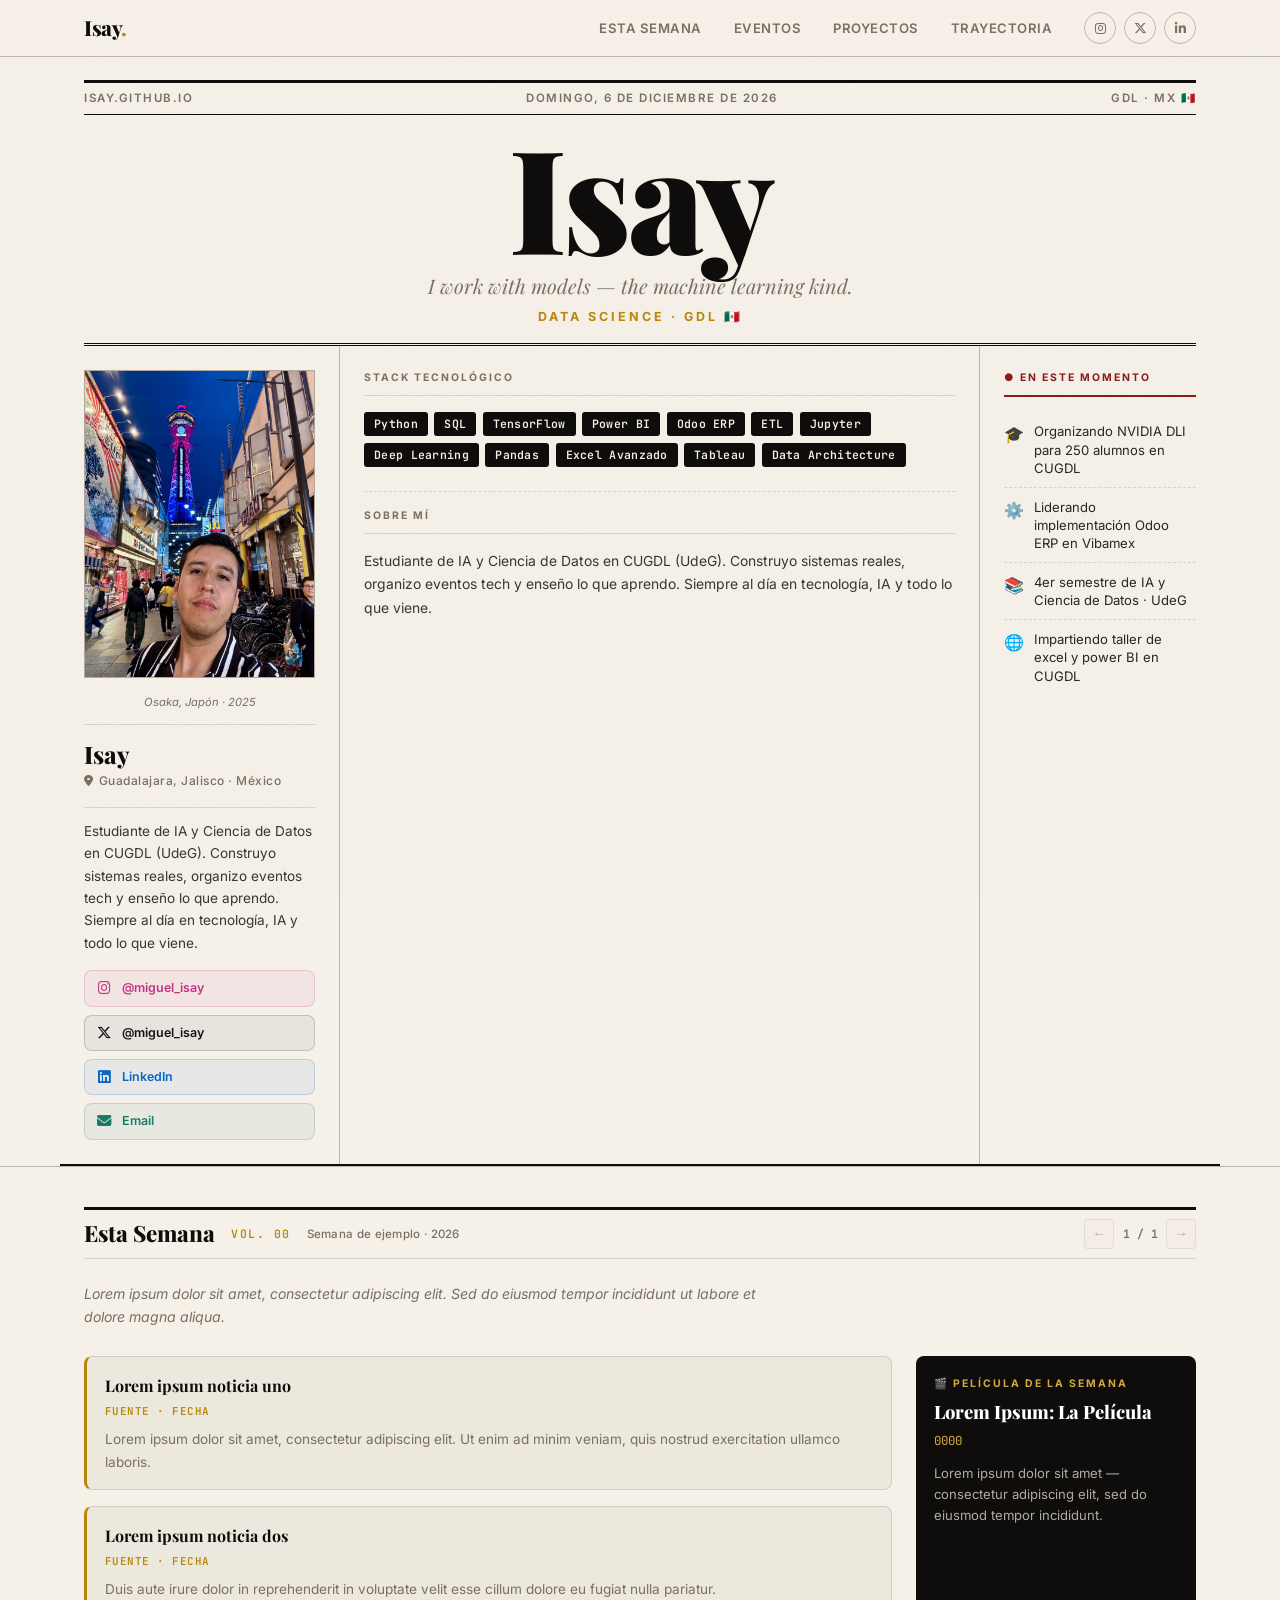
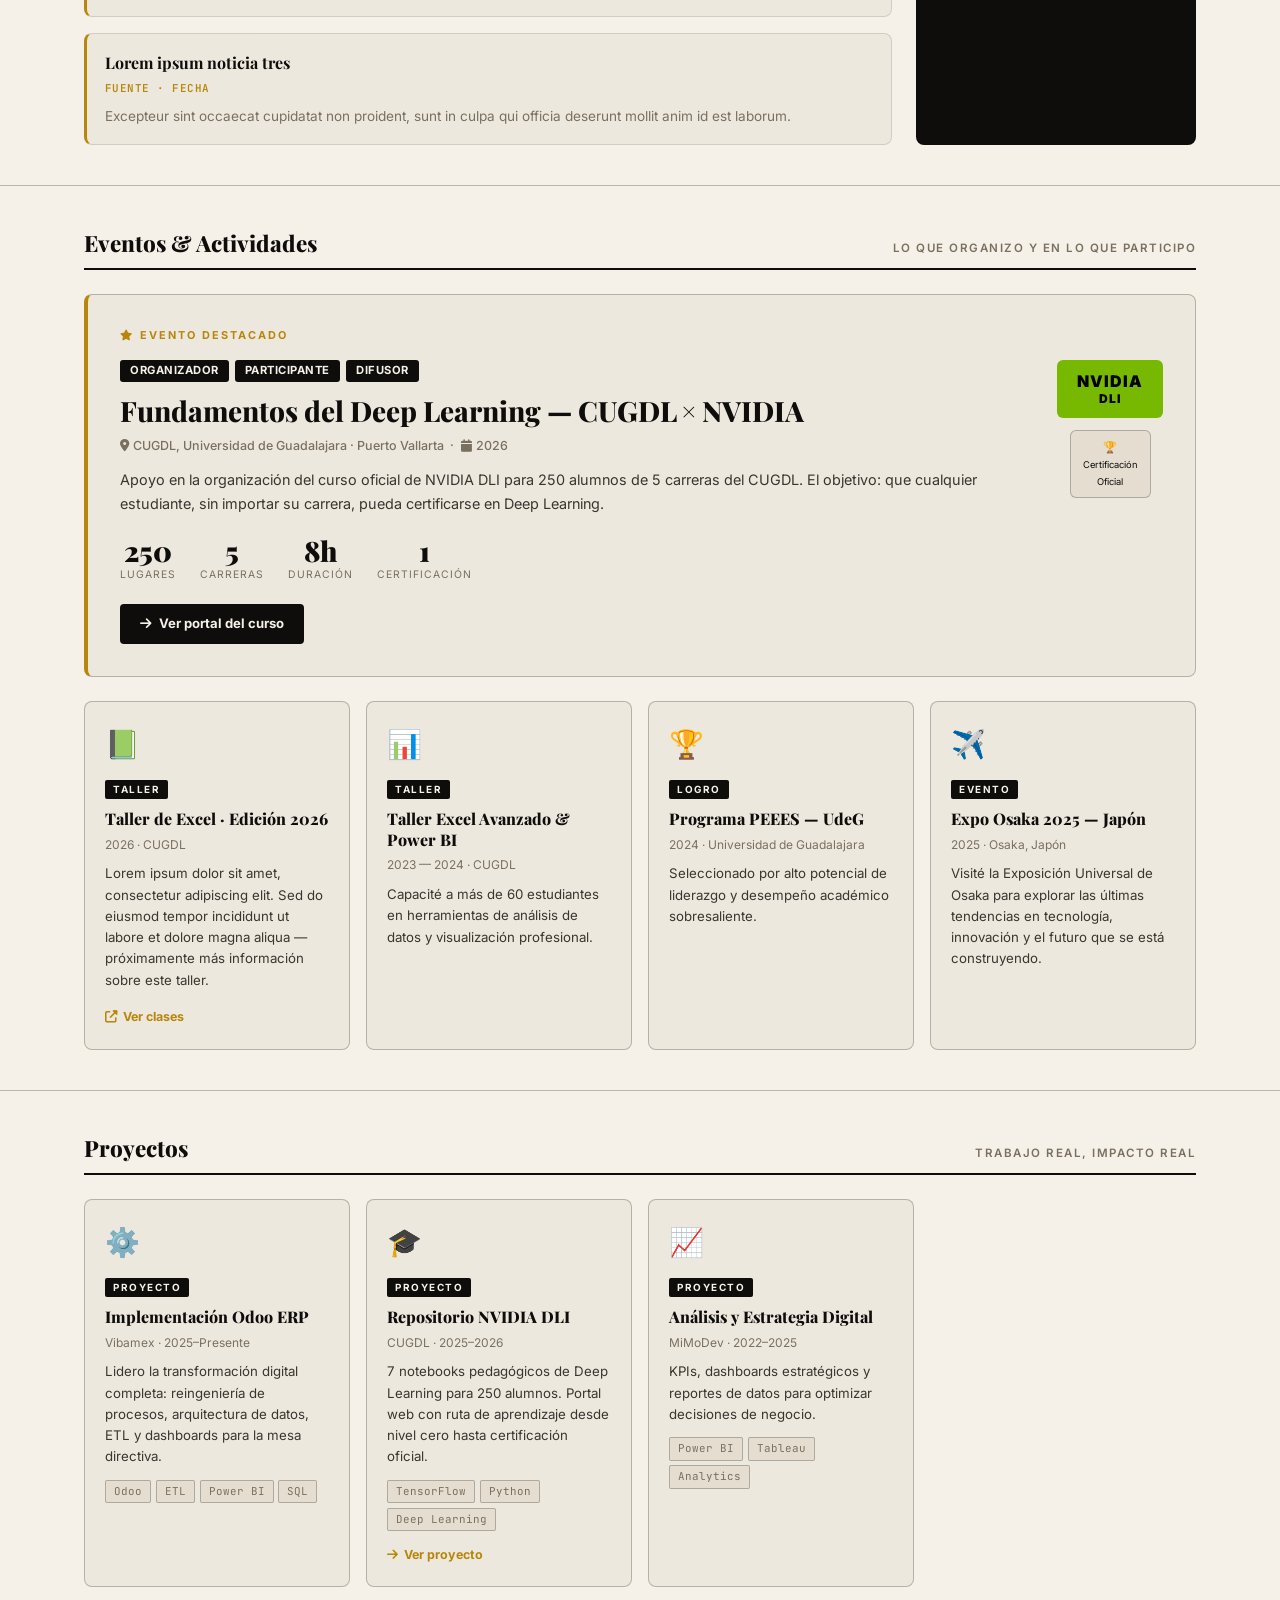
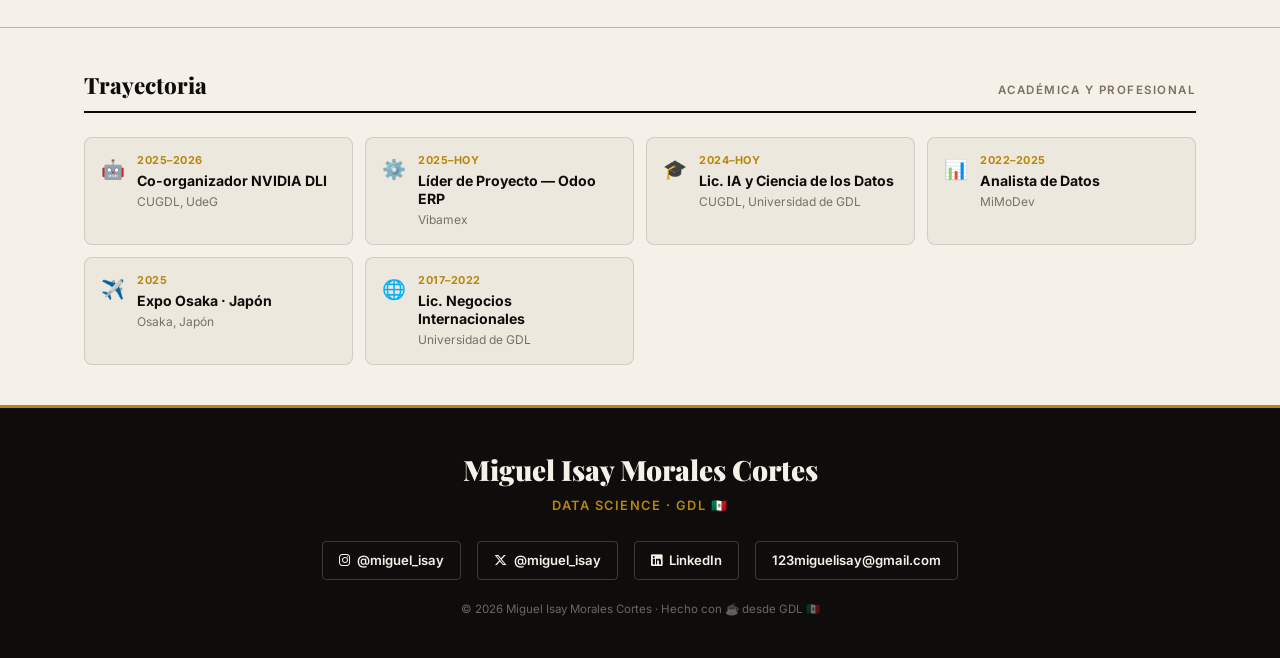
==== index.html @ 57a9f7aa "Update index.html" ====
<!DOCTYPE html>
<html lang="es">
<head>
  <meta charset="UTF-8"/>
  <meta name="viewport" content="width=device-width, initial-scale=1.0"/>
  <title>Isay — Data Science · GDL 🇲🇽</title>
  <meta name="description" content="I work with models — the machine learning kind. Data Science · GDL 🇲🇽"/>
  <link rel="preconnect" href="https://fonts.googleapis.com"/>
  <link href="https://fonts.googleapis.com/css2?family=Playfair+Display:ital,wght@0,700;0,800;0,900;1,700;1,800&family=Inter:wght@300;400;500;600;700&family=JetBrains+Mono:wght@400;500&display=swap" rel="stylesheet"/>
  <link rel="stylesheet" href="https://cdnjs.cloudflare.com/ajax/libs/font-awesome/6.5.0/css/all.min.css"/>
</head>
<body>

<script>
/* ═══════════════════════════════════════════════════════
   ✏️  ZONA EDITABLE — todo el contenido está aquí
   ═══════════════════════════════════════════════════════
   Modifica solo este bloque. El diseño se actualiza solo.
   Para agregar un evento/proyecto: copia un bloque
   existente, pégalo y cambia los campos.
   ═══════════════════════════════════════════════════════ */

const ISAY = {

  /* ── IDENTIDAD ── */
  nombre:    "Isay",
  nombre_completo: "Miguel Isay Morales Cortes",
  headline:  "I work with models — the machine learning kind.",
  tagline:   "Data Science · GDL 🇲🇽",
  bio: "Estudiante de IA y Ciencia de Datos en CUGDL (UdeG). Construyo sistemas reales, organizo eventos tech y enseño lo que aprendo. Siempre al día en tecnología, IA y todo lo que viene.",

  /* ── FOTO DE PERFIL ──
     Pon tu foto como "img/profile.jpg" en tu repo de GitHub
     y se mostrará automáticamente. */
  foto: "img/profile.jpg",

  /* ── REDES Y CONTACTO ── */
  instagram: "miguel_isay",
  twitter:   "miguel_isay",
  linkedin:  "miguel-morales7",
  email:     "123miguelisay@gmail.com",
  ubicacion: "Guadalajara, Jalisco · México",

  /* ── QUÉ ESTOY HACIENDO AHORA ──
     Actualiza esto cada vez que cambies de proyecto o foco. */
  ahora: [
    { icono: "🎓", texto: "Organizando NVIDIA DLI para 250 alumnos en CUGDL" },
    { icono: "⚙️", texto: "Liderando implementación Odoo ERP en Vibamex" },
    { icono: "📚", texto: "4er semestre de IA y Ciencia de Datos · UdeG" },
    { icono: "🌐", texto: "Impartiendo taller de excel y power BI en CUGDL" }
  ],

  /* ── EVENTOS Y ACTIVIDADES ──
     ─────────────────────────────────────────────────────
     Para agregar uno nuevo, copia este bloque:

     ,{
       tipo:        "evento",          // "evento" | "logro" | "taller"
       destacado:   false,             // true = tarjeta grande
       icono:       "🎯",
       titulo:      "Nombre del evento",
       fecha:       "2026",
       lugar:       "Lugar",
       descripcion: "Descripción.",
       roles:       ["Tu rol"],
       link:        "",                // URL o "" si no hay
       link_texto:  "Ver más",
       stats:       []                 // [{num:"X", label:"Y"}] o []
     }
     ───────────────────────────────────────────────────── */
  eventos: [
    {
      tipo:        "evento",
      destacado:   true,
      icono:       "🤖",
      titulo:      "Fundamentos del Deep Learning — CUGDL × NVIDIA",
      fecha:       "2026",
      lugar:       "CUGDL, Universidad de Guadalajara · Puerto Vallarta",
      descripcion: "Apoyo en la organización del curso oficial de NVIDIA DLI para 250 alumnos de 5 carreras del CUGDL. El objetivo: que cualquier estudiante, sin importar su carrera, pueda certificarse en Deep Learning.",
      roles:       ["Organizador", "Participante", "Difusor"],
      link:        "nvidia-dli/index.html",
      link_texto:  "Ver portal del curso",
      stats:       [
        { num: "250",  label: "Lugares" },
        { num: "5",    label: "Carreras" },
        { num: "8h",   label: "Duración" },
        { num: "1",    label: "Certificación" }
      ]
    },
    {
      tipo:        "taller",
      destacado:   false,
      icono:       "📗",
      titulo:      "Taller de Excel · Edición 2026",
      fecha:       "2026",
      lugar:       "CUGDL",
      descripcion: "Lorem ipsum dolor sit amet, consectetur adipiscing elit. Sed do eiusmod tempor incididunt ut labore et dolore magna aliqua — próximamente más información sobre este taller.",
      roles:       ["Instructor"],
      link:        "taller-excel/index.html",
      link_texto:  "Ver clases",
      stats:       []
    },
    {
      tipo:        "taller",
      destacado:   false,
      icono:       "📊",
      titulo:      "Taller Excel Avanzado & Power BI",
      fecha:       "2023 — 2024",
      lugar:       "CUGDL",
      descripcion: "Capacité a más de 60 estudiantes en herramientas de análisis de datos y visualización profesional.",
      roles:       ["Instructor"],
      link:        "",
      link_texto:  "",
      stats:       []
    },
    {
      tipo:        "logro",
      destacado:   false,
      icono:       "🏆",
      titulo:      "Programa PEEES — UdeG",
      fecha:       "2024",
      lugar:       "Universidad de Guadalajara",
      descripcion: "Seleccionado por alto potencial de liderazgo y desempeño académico sobresaliente.",
      roles:       ["Becario PEEES"],
      link:        "",
      link_texto:  "",
      stats:       []
    },
    {
      tipo:        "evento",
      destacado:   false,
      icono:       "✈️",
      titulo:      "Expo Osaka 2025 — Japón",
      fecha:       "2025",
      lugar:       "Osaka, Japón",
      descripcion: "Visité la Exposición Universal de Osaka para explorar las últimas tendencias en tecnología, innovación y el futuro que se está construyendo.",
      roles:       ["Visitante", "Explorador tech"],
      link:        "",
      link_texto:  "",
      stats:       []
    }
  ],

  /* ── PROYECTOS ── */
  proyectos: [
    {
      icono:       "⚙️",
      titulo:      "Implementación Odoo ERP",
      org:         "Vibamex · 2025–Presente",
      descripcion: "Lidero la transformación digital completa: reingeniería de procesos, arquitectura de datos, ETL y dashboards para la mesa directiva.",
      tags:        ["Odoo", "ETL", "Power BI", "SQL"],
      link:        ""
    },
    {
      icono:       "🎓",
      titulo:      "Repositorio NVIDIA DLI",
      org:         "CUGDL · 2025–2026",
      descripcion: "7 notebooks pedagógicos de Deep Learning para 250 alumnos. Portal web con ruta de aprendizaje desde nivel cero hasta certificación oficial.",
      tags:        ["TensorFlow", "Python", "Deep Learning"],
      link:        "nvidia-dli/index.html"
    },
    {
      icono:       "📈",
      titulo:      "Análisis y Estrategia Digital",
      org:         "MiMoDev · 2022–2025",
      descripcion: "KPIs, dashboards estratégicos y reportes de datos para optimizar decisiones de negocio.",
      tags:        ["Power BI", "Tableau", "Analytics"],
      link:        ""
    }
  ],

  /* ── TRAYECTORIA ── */
  trayectoria: [
    { fecha: "2025–2026", titulo: "Co-organizador NVIDIA DLI",         org: "CUGDL, UdeG",              icono: "🤖" },
    { fecha: "2025–hoy",  titulo: "Líder de Proyecto — Odoo ERP",      org: "Vibamex",                   icono: "⚙️" },
    { fecha: "2024–hoy",  titulo: "Lic. IA y Ciencia de los Datos",    org: "CUGDL, Universidad de GDL", icono: "🎓" },
    { fecha: "2022–2025", titulo: "Analista de Datos",                  org: "MiMoDev",                   icono: "📊" },
    { fecha: "2025",      titulo: "Expo Osaka · Japón",                 org: "Osaka, Japón",              icono: "✈️" },
    { fecha: "2017–2022", titulo: "Lic. Negocios Internacionales",      org: "Universidad de GDL",        icono: "🌐" }
  ],

  /* ── SKILLS ── */
  skills: ["Python","SQL","TensorFlow","Power BI","Odoo ERP","ETL","Jupyter","Deep Learning","Pandas","Excel Avanzado","Tableau","Data Architecture"],

  /* ── ESTA SEMANA ──
     ─────────────────────────────────────────────────────
     REGLA: NUNCA borres un volumen anterior. Solo AGREGA
     uno nuevo al INICIO del array (index 0 = más reciente).
     La página mostrará el más reciente por defecto y las
     flechas ◀ ▶ permiten navegar el historial completo.

     Para agregar la semana nueva, COPIA este bloque y
     pégalo ANTES del volumen anterior, separado por coma:
     {
       numero:   "Vol. 02",
       fecha:    "Semana del DD de Mes de AAAA",
       intro:    "Frase de apertura de la semana.",
       noticias: [
         { titulo: "...", fuente: "Fuente · Fecha", desc: "..." },
         { titulo: "...", fuente: "Fuente · Fecha", desc: "..." },
         { titulo: "...", fuente: "Fuente · Fecha", desc: "..." }
       ],
       pelicula: { titulo: "...", año: "AAAA", nota: "..." }
     }
     ───────────────────────────────────────────────────── */
  semanas: [
    /* ── VOL. 00 — Plantilla inicial (no borrar) ── */
    {
      numero:   "Vol. 00",
      fecha:    "Semana de ejemplo · 2026",
      intro:    "Lorem ipsum dolor sit amet, consectetur adipiscing elit. Sed do eiusmod tempor incididunt ut labore et dolore magna aliqua.",
      noticias: [
        {
          titulo: "Lorem ipsum noticia uno",
          fuente: "Fuente · Fecha",
          desc:   "Lorem ipsum dolor sit amet, consectetur adipiscing elit. Ut enim ad minim veniam, quis nostrud exercitation ullamco laboris."
        },
        {
          titulo: "Lorem ipsum noticia dos",
          fuente: "Fuente · Fecha",
          desc:   "Duis aute irure dolor in reprehenderit in voluptate velit esse cillum dolore eu fugiat nulla pariatur."
        },
        {
          titulo: "Lorem ipsum noticia tres",
          fuente: "Fuente · Fecha",
          desc:   "Excepteur sint occaecat cupidatat non proident, sunt in culpa qui officia deserunt mollit anim id est laborum."
        }
      ],
      pelicula: {
        titulo: "Lorem Ipsum: La Película",
        año:    "0000",
        nota:   "Lorem ipsum dolor sit amet — consectetur adipiscing elit, sed do eiusmod tempor incididunt."
      }
    }
  ]

}; /* ← fin de la zona editable */


/* ═══════════════════════════════════════════════════════
   🎨  MOTOR DE RENDER — no tocar
   ═══════════════════════════════════════════════════════ */
document.addEventListener('DOMContentLoaded', () => {

  const esc = s => String(s).replace(/&/g,'&amp;').replace(/</g,'&lt;').replace(/>/g,'&gt;');
  const safe = s => String(s);

  /* ── meta ── */
  document.title = `${ISAY.nombre} — ${ISAY.tagline}`;

  /* ── masthead date ── */
  const days = ['Domingo','Lunes','Martes','Miércoles','Jueves','Viernes','Sábado'];
  const months = ['Enero','Febrero','Marzo','Abril','Mayo','Junio','Julio','Agosto','Septiembre','Octubre','Noviembre','Diciembre'];
  const now = new Date();
  document.getElementById('mast-date').textContent =
    `${days[now.getDay()]}, ${now.getDate()} de ${months[now.getMonth()]} de ${now.getFullYear()}`;

  /* ── profile ── */
  document.getElementById('profile-img').src = ISAY.foto;
  document.getElementById('profile-img').alt = ISAY.nombre_completo;
  document.getElementById('hero-nombre').textContent  = ISAY.nombre;
  document.getElementById('hero-headline').textContent = ISAY.headline;
  document.getElementById('hero-tagline').textContent  = ISAY.tagline;
  document.getElementById('hero-bio').textContent      = ISAY.bio;
  document.getElementById('hero-ubicacion').textContent = ISAY.ubicacion;

  /* ── social links ── */
  const socLinks = {
    'soc-ig':  `https://www.instagram.com/${ISAY.instagram}/`,
    'soc-x':   `https://x.com/${ISAY.twitter}`,
    'soc-li':  `https://www.linkedin.com/in/${ISAY.linkedin}`,
    'soc-mail':`mailto:${ISAY.email}`,
    'nav-ig':  `https://www.instagram.com/${ISAY.instagram}/`,
    'nav-x':   `https://x.com/${ISAY.twitter}`,
    'nav-li':  `https://www.linkedin.com/in/${ISAY.linkedin}`
  };
  Object.entries(socLinks).forEach(([id,href]) => {
    const el = document.getElementById(id);
    if(el) el.href = href;
  });
  document.getElementById('soc-ig-label').textContent  = `@${ISAY.instagram}`;
  document.getElementById('soc-x-label').textContent   = `@${ISAY.twitter}`;
  document.getElementById('footer-ig').textContent     = `@${ISAY.instagram}`;
  document.getElementById('footer-x').textContent      = `@${ISAY.twitter}`;
  document.getElementById('footer-nombre').textContent = ISAY.nombre_completo;
  document.getElementById('footer-tagline').textContent = ISAY.tagline;
  document.getElementById('footer-email').href         = `mailto:${ISAY.email}`;
  document.getElementById('footer-email').textContent  = ISAY.email;

  /* ── ahora ── */
  document.getElementById('ahora-list').innerHTML = ISAY.ahora.map(a =>
    `<div class="ahora-item"><span class="ahora-icono">${a.icono}</span><span>${esc(a.texto)}</span></div>`
  ).join('');

  /* ── skills ── */
  document.getElementById('skills-list').innerHTML = ISAY.skills.map(s =>
    `<span class="skill-tag">${esc(s)}</span>`
  ).join('');

  /* ── eventos destacados ── */
  const destContainer = document.getElementById('eventos-destacados');
  ISAY.eventos.filter(e=>e.destacado).forEach(ev => {
    const statsHTML = ev.stats.length ? `<div class="ev-stats">${ev.stats.map(s=>`<div class="ev-stat"><span class="ev-stat-num">${esc(s.num)}</span><span class="ev-stat-label">${esc(s.label)}</span></div>`).join('')}</div>` : '';
    const rolesHTML = ev.roles.map(r=>`<span class="role-chip">${esc(r)}</span>`).join('');
    const linkHTML  = ev.link ? `<a href="${esc(ev.link)}" class="ev-cta"><i class="fas fa-arrow-right"></i> ${esc(ev.link_texto||'Ver más')}</a>` : '';
    destContainer.innerHTML += `
      <article class="ev-featured reveal">
        <div class="ev-featured-label"><i class="fas fa-star"></i> Evento destacado</div>
        <div class="ev-featured-inner">
          <div class="ev-featured-content">
            <div class="ev-roles">${rolesHTML}</div>
            <h2 class="ev-featured-title">${esc(ev.titulo)}</h2>
            <div class="ev-meta"><i class="fas fa-map-marker-alt"></i> ${esc(ev.lugar)} &nbsp;·&nbsp; <i class="fas fa-calendar"></i> ${esc(ev.fecha)}</div>
            <p class="ev-desc">${safe(ev.descripcion)}</p>
            ${statsHTML}
            ${linkHTML}
          </div>
          <div class="ev-featured-badge">
            <div class="badge-nvidia">NVIDIA<br/><span>DLI</span></div>
            <div class="badge-cert">🏆<br/><small>Certificación<br/>Oficial</small></div>
          </div>
        </div>
      </article>`;
  });

  /* ── eventos normales ── */
  const gridContainer = document.getElementById('eventos-grid');
  ISAY.eventos.filter(e=>!e.destacado).forEach(ev => {
    const linkHTML = ev.link ? `<a href="${esc(ev.link)}" class="card-link" target="${ev.link.startsWith('http')?'_blank':'_self'}"><i class="fas fa-external-link-alt"></i> ${esc(ev.link_texto)}</a>` : '';
    gridContainer.innerHTML += `
      <article class="content-card reveal">
        <div class="card-icon">${ev.icono}</div>
        <div class="card-chip">${esc(ev.tipo)}</div>
        <h3 class="card-title">${esc(ev.titulo)}</h3>
        <div class="card-meta">${esc(ev.fecha)} · ${esc(ev.lugar)}</div>
        <p class="card-desc">${safe(ev.descripcion)}</p>
        ${linkHTML}
      </article>`;
  });

  /* ── proyectos ── */
  const projContainer = document.getElementById('proyectos-grid');
  ISAY.proyectos.forEach(p => {
    const tagsHTML = p.tags.map(t=>`<span class="mini-tag">${esc(t)}</span>`).join('');
    const linkHTML = p.link ? `<a href="${esc(p.link)}" class="card-link"><i class="fas fa-arrow-right"></i> Ver proyecto</a>` : '';
    projContainer.innerHTML += `
      <article class="content-card reveal">
        <div class="card-icon">${p.icono}</div>
        <div class="card-chip">proyecto</div>
        <h3 class="card-title">${esc(p.titulo)}</h3>
        <div class="card-meta">${esc(p.org)}</div>
        <p class="card-desc">${esc(p.descripcion)}</p>
        <div class="mini-tags">${tagsHTML}</div>
        ${linkHTML}
      </article>`;
  });

  /* ── trayectoria ── */
  document.getElementById('trayectoria-list').innerHTML = ISAY.trayectoria.map(t => `
    <div class="tl-item reveal">
      <div class="tl-icono">${t.icono}</div>
      <div class="tl-content">
        <div class="tl-fecha">${esc(t.fecha)}</div>
        <div class="tl-titulo">${esc(t.titulo)}</div>
        <div class="tl-org">${esc(t.org)}</div>
      </div>
    </div>`).join('');

  /* ── esta semana (con navegación de volúmenes) ── */
  if (ISAY.semanas && ISAY.semanas.length > 0) {
    const all = ISAY.semanas;   // índice 0 = más reciente
    let idx = 0;                // empezamos en el más reciente

    function renderSemana(i) {
      const s = all[i];
      document.getElementById('semana-vol').textContent     = s.numero;
      document.getElementById('semana-fecha').textContent   = s.fecha;
      document.getElementById('semana-intro').textContent   = s.intro;
      document.getElementById('semana-counter').textContent =
        `${all.length - i} / ${all.length}`;

      document.getElementById('semana-noticias').innerHTML = s.noticias.map(n => `
        <div class="noticia-card">
          <div class="noticia-titulo">${esc(n.titulo)}</div>
          <div class="noticia-fuente">${esc(n.fuente)}</div>
          <p class="noticia-desc">${esc(n.desc)}</p>
        </div>`).join('');

      document.getElementById('semana-peli').innerHTML = s.pelicula ? `
        <div class="peli-eyebrow">🎬 Película de la semana</div>
        <div class="peli-titulo">${esc(s.pelicula.titulo)}</div>
        <div class="peli-año">${esc(s.pelicula.año)}</div>
        <p class="peli-nota">${esc(s.pelicula.nota)}</p>` : '';

      // estado de los botones
      document.getElementById('semana-prev').disabled = (i >= all.length - 1);
      document.getElementById('semana-next').disabled = (i <= 0);
    }

    renderSemana(0);

    document.getElementById('semana-prev').addEventListener('click', () => {
      if (idx < all.length - 1) { idx++; renderSemana(idx); }
    });
    document.getElementById('semana-next').addEventListener('click', () => {
      if (idx > 0) { idx--; renderSemana(idx); }
    });
  }

  /* ── reveal on scroll ── */
  const obs = new IntersectionObserver(
    entries => entries.forEach(e => { if(e.isIntersecting) e.target.classList.add('visible'); }),
    {threshold: 0.08}
  );
  document.querySelectorAll('.reveal').forEach(el => obs.observe(el));

  /* ── mobile nav ── */
  document.getElementById('nav-toggle').addEventListener('click', () => {
    document.getElementById('nav-menu').classList.toggle('open');
  });
  document.querySelectorAll('#nav-menu a').forEach(a => a.addEventListener('click', () => {
    document.getElementById('nav-menu').classList.remove('open');
  }));
});
</script>

<style>
/* ──────────────────────────────────────
   VARIABLES Y RESET
────────────────────────────────────── */
:root {
  --ink:     #0e0d0b;
  --paper:   #f5f0e8;
  --paper2:  #ede8de;
  --paper3:  #e4ddd0;
  --gold:    #b8860b;
  --gold-lt: #d4a843;
  --muted:   #7a7060;
  --teal:    #1a7a68;
  --red:     #8b1a1a;
  --border:  rgba(14,13,11,0.12);
  --border-strong: rgba(14,13,11,0.25);
  --shadow:  0 2px 16px rgba(14,13,11,0.08);
  --r:       8px;
}
*, *::before, *::after { margin:0; padding:0; box-sizing:border-box; }
html { scroll-behavior:smooth; font-size:16px; }

/* Paper texture via CSS grain */
body {
  font-family: 'Inter', sans-serif;
  background: var(--paper);
  color: var(--ink);
  line-height: 1.6;
  overflow-x: hidden;
  position: relative;
}
body::before {
  content: '';
  position: fixed; inset: 0; z-index: 0; pointer-events: none;
  background-image:
    url("data:image/svg+xml,%3Csvg viewBox='0 0 256 256' xmlns='http://www.w3.org/2000/svg'%3E%3Cfilter id='noise'%3E%3CfeTurbulence type='fractalNoise' baseFrequency='0.9' numOctaves='4' stitchTiles='stitch'/%3E%3C/filter%3E%3Crect width='100%25' height='100%25' filter='url(%23noise)' opacity='1'/%3E%3C/svg%3E");
  opacity: 0.025;
  background-size: 180px;
}
* { position: relative; z-index: 1; }

::-webkit-scrollbar { width: 5px; }
::-webkit-scrollbar-track { background: var(--paper2); }
::-webkit-scrollbar-thumb { background: var(--gold); border-radius: 3px; }

/* ──────────────────────────────────────
   NAV
────────────────────────────────────── */
.nav-wrap {
  position: fixed; top: 0; width: 100%; z-index: 100;
  background: rgba(245,240,232,0.94);
  backdrop-filter: blur(12px);
  border-bottom: 1px solid var(--border-strong);
}
.nav-inner {
  max-width: 1160px; margin: 0 auto;
  display: flex; align-items: center; justify-content: space-between;
  padding: 0 1.5rem; height: 56px;
}
.nav-brand {
  font-family: 'Playfair Display', serif;
  font-weight: 800; font-size: 1.3rem; color: var(--ink);
  text-decoration: none; letter-spacing: -0.5px;
}
.nav-brand span { color: var(--gold); }
.nav-links-wrap { display: flex; align-items: center; gap: 2rem; }
#nav-menu { display: flex; gap: 2rem; list-style: none; }
#nav-menu a {
  font-size: .82rem; font-weight: 600; color: var(--muted);
  text-decoration: none; letter-spacing: .5px; text-transform: uppercase;
  transition: color .2s;
}
#nav-menu a:hover { color: var(--gold); }
.nav-socials { display: flex; gap: .5rem; }
.nav-socials a {
  width: 32px; height: 32px; border-radius: 50%;
  display: flex; align-items: center; justify-content: center;
  font-size: .8rem; text-decoration: none; color: var(--muted);
  border: 1px solid var(--border-strong); transition: all .2s;
}
.nav-socials a:hover { background: var(--ink); color: var(--paper); border-color: var(--ink); }
#nav-toggle {
  display: none; background: none; border: none;
  font-size: 1.1rem; color: var(--ink); cursor: pointer;
}

/* ──────────────────────────────────────
   MASTHEAD
────────────────────────────────────── */
.masthead {
  max-width: 1160px; margin: 0 auto;
  padding: 5rem 1.5rem 0;
  text-align: center;
}
.mast-top {
  display: flex; align-items: center; justify-content: space-between;
  border-top: 3px solid var(--ink);
  border-bottom: 1px solid var(--ink);
  padding: .4rem 0;
  font-size: .72rem; font-weight: 600; letter-spacing: 1.5px;
  text-transform: uppercase; color: var(--muted);
  margin-bottom: .75rem;
}
.mast-title {
  font-family: 'Playfair Display', serif;
  font-size: clamp(4rem, 12vw, 9rem);
  font-weight: 900; line-height: .95;
  letter-spacing: -3px;
  color: var(--ink);
  margin-bottom: .4rem;
}
.mast-headline {
  font-family: 'Playfair Display', serif;
  font-size: clamp(.95rem, 2.5vw, 1.25rem);
  font-style: italic; color: var(--muted);
  margin-bottom: .3rem;
}
.mast-tagline {
  font-size: .78rem; font-weight: 700; letter-spacing: 3px;
  text-transform: uppercase; color: var(--gold);
}
.mast-rule {
  border: none; border-top: 3px double var(--ink);
  margin: 1rem 0 0;
}

/* ──────────────────────────────────────
   HERO — 3 COLUMN NEWSPAPER LAYOUT
────────────────────────────────────── */
.hero-grid {
  max-width: 1160px; margin: 0 auto;
  display: grid;
  grid-template-columns: 280px 1fr 240px;
  gap: 0;
  border-bottom: 2px solid var(--ink);
}
.hero-col {
  padding: 1.5rem;
}
.hero-col:not(:last-child) {
  border-right: 1px solid var(--border-strong);
}

/* Left col — profile */
.profile-photo-wrap {
  width: 100%; aspect-ratio: 3/4;
  overflow: hidden; border: 1px solid var(--border-strong);
  margin-bottom: 1rem; background: var(--paper3);
  position: relative;
}
.profile-photo-wrap img {
  width: 100%; height: 100%; object-fit: cover; object-position: center top;
  display: block;
}
.photo-caption {
  font-size: .7rem; color: var(--muted); font-style: italic;
  text-align: center; margin-bottom: 1rem;
  border-bottom: 1px solid var(--border); padding-bottom: .75rem;
}
.profile-name {
  font-family: 'Playfair Display', serif;
  font-size: 1.5rem; font-weight: 800; line-height: 1.1;
  margin-bottom: .25rem;
}
.profile-loc {
  font-size: .75rem; color: var(--muted); font-weight: 500;
  letter-spacing: .5px; margin-bottom: 1rem;
  display: flex; align-items: center; gap: 5px;
}
.profile-bio {
  font-size: .85rem; color: #3a3530; line-height: 1.65;
  border-top: 1px solid var(--border); padding-top: .75rem;
}

/* Social links */
.social-stack { display: flex; flex-direction: column; gap: .5rem; margin-top: 1rem; }
.soc-item {
  display: flex; align-items: center; gap: .6rem;
  padding: .45rem .7rem; border-radius: var(--r);
  text-decoration: none; font-size: .82rem; font-weight: 600;
  transition: all .2s; border: 1px solid transparent;
}
.soc-item i { font-size: .9rem; width: 16px; text-align: center; }
.soc-ig  { color: #c13584; background: rgba(193,53,132,.06); border-color: rgba(193,53,132,.2); }
.soc-ig:hover  { background: rgba(193,53,132,.14); transform: translateX(3px); }
.soc-x   { color: #0f1419; background: rgba(15,20,25,.05); border-color: rgba(15,20,25,.18); }
.soc-x:hover   { background: rgba(15,20,25,.12); transform: translateX(3px); }
.soc-li  { color: #0a66c2; background: rgba(10,102,194,.06); border-color: rgba(10,102,194,.2); }
.soc-li:hover  { background: rgba(10,102,194,.14); transform: translateX(3px); }
.soc-mail{ color: var(--teal); background: rgba(26,122,104,.06); border-color: rgba(26,122,104,.2); }
.soc-mail:hover{ background: rgba(26,122,104,.14); transform: translateX(3px); }
.soc-label { font-size: .78rem; }

/* Center col — featured content */
.hero-center-title {
  font-size: .65rem; font-weight: 700; letter-spacing: 2px;
  text-transform: uppercase; color: var(--muted);
  border-bottom: 1px solid var(--border); padding-bottom: .5rem;
  margin-bottom: 1rem;
}
.skills-cloud { display: flex; flex-wrap: wrap; gap: .4rem; }
.skill-tag {
  font-size: .72rem; font-weight: 600; letter-spacing: .3px;
  padding: 3px 10px; border-radius: 3px;
  background: var(--ink); color: var(--paper);
  font-family: 'JetBrains Mono', monospace;
}

/* Right col — ahora */
.ahora-header {
  font-size: .65rem; font-weight: 700; letter-spacing: 2px;
  text-transform: uppercase; color: var(--red);
  border-bottom: 2px solid var(--red); padding-bottom: .5rem;
  margin-bottom: 1rem;
}
.ahora-item {
  display: flex; align-items: flex-start; gap: .6rem;
  padding: .6rem 0; border-bottom: 1px dashed var(--border);
  font-size: .82rem; line-height: 1.4; color: #2a2520;
}
.ahora-item:last-child { border-bottom: none; }
.ahora-icono { font-size: 1rem; flex-shrink: 0; margin-top: 1px; }

/* ──────────────────────────────────────
   SECTION CHROME
────────────────────────────────────── */
.page-section { max-width: 1160px; margin: 0 auto; padding: 2.5rem 1.5rem; }
.section-header {
  display: flex; align-items: baseline; gap: 1rem;
  border-bottom: 2px solid var(--ink); margin-bottom: 1.5rem; padding-bottom: .4rem;
}
.section-label {
  font-family: 'Playfair Display', serif;
  font-size: 1.4rem; font-weight: 800;
}
.section-sub {
  font-size: .72rem; color: var(--muted); font-weight: 600;
  letter-spacing: 1.5px; text-transform: uppercase;
  margin-left: auto;
}
.full-rule { border: none; border-top: 1px solid var(--border-strong); margin: 0; }

/* ──────────────────────────────────────
   EVENTO DESTACADO
────────────────────────────────────── */
.ev-featured {
  border: 1px solid var(--border-strong);
  border-left: 4px solid var(--gold);
  background: var(--paper2);
  border-radius: var(--r);
  padding: 2rem;
  margin-bottom: 1.5rem;
}
.ev-featured-label {
  font-size: .68rem; font-weight: 700; letter-spacing: 2px;
  text-transform: uppercase; color: var(--gold);
  margin-bottom: 1rem; display: flex; align-items: center; gap: 6px;
}
.ev-featured-inner {
  display: grid; grid-template-columns: 1fr auto;
  gap: 2rem; align-items: start;
}
.ev-roles { display: flex; flex-wrap: wrap; gap: .4rem; margin-bottom: .75rem; }
.role-chip {
  font-size: .7rem; font-weight: 700; letter-spacing: .5px;
  padding: 2px 10px; border-radius: 3px;
  background: var(--ink); color: var(--paper);
  text-transform: uppercase;
}
.ev-featured-title {
  font-family: 'Playfair Display', serif;
  font-size: clamp(1.2rem, 3vw, 1.75rem);
  font-weight: 800; line-height: 1.2;
  margin-bottom: .5rem;
}
.ev-meta {
  font-size: .78rem; color: var(--muted); font-weight: 500;
  margin-bottom: .75rem; display: flex; align-items: center; gap: 4px; flex-wrap: wrap;
}
.ev-desc { font-size: .9rem; color: #3a3530; line-height: 1.7; margin-bottom: 1.25rem; }
.ev-stats { display: flex; gap: 1.5rem; flex-wrap: wrap; margin-bottom: 1.25rem; }
.ev-stat { text-align: center; }
.ev-stat-num {
  display: block; font-family: 'Playfair Display', serif;
  font-size: 1.75rem; font-weight: 900; color: var(--ink); line-height: 1;
}
.ev-stat-label {
  display: block; font-size: .65rem; color: var(--muted);
  text-transform: uppercase; letter-spacing: 1px; margin-top: 2px;
}
.ev-cta {
  display: inline-flex; align-items: center; gap: 8px;
  background: var(--ink); color: var(--paper);
  padding: .6rem 1.25rem; border-radius: 4px;
  font-size: .82rem; font-weight: 700; text-decoration: none;
  transition: background .2s, transform .2s;
}
.ev-cta:hover { background: var(--gold); transform: translateY(-1px); }
.ev-featured-badge {
  display: flex; flex-direction: column; align-items: center; gap: .75rem;
}
.badge-nvidia {
  background: #76B900; color: #000;
  padding: .75rem 1.25rem; border-radius: 6px;
  font-weight: 900; font-size: 1rem; text-align: center; line-height: 1.2;
  letter-spacing: 1px;
}
.badge-nvidia span { font-size: .75rem; display: block; }
.badge-cert {
  background: var(--paper3); border: 1px solid var(--border-strong);
  border-radius: 6px; padding: .5rem .75rem; text-align: center;
  font-size: .7rem; line-height: 1.5;
}

/* ──────────────────────────────────────
   CONTENT CARDS GRID
────────────────────────────────────── */
.cards-grid {
  display: grid;
  grid-template-columns: repeat(auto-fill, minmax(260px, 1fr));
  gap: 1rem;
}
.content-card {
  background: var(--paper2); border: 1px solid var(--border-strong);
  border-radius: var(--r); padding: 1.25rem;
  transition: transform .2s, box-shadow .2s;
}
.content-card:hover { transform: translateY(-3px); box-shadow: var(--shadow); }
.card-icon { font-size: 1.75rem; margin-bottom: .5rem; }
.card-chip {
  display: inline-block; font-size: .62rem; font-weight: 700;
  letter-spacing: 1.5px; text-transform: uppercase;
  background: var(--ink); color: var(--paper);
  padding: 2px 8px; border-radius: 2px; margin-bottom: .6rem;
}
.card-title {
  font-family: 'Playfair Display', serif;
  font-size: 1rem; font-weight: 800; line-height: 1.3;
  margin-bottom: .3rem;
}
.card-meta { font-size: .75rem; color: var(--muted); margin-bottom: .6rem; }
.card-desc { font-size: .83rem; color: #3a3530; line-height: 1.6; margin-bottom: .75rem; }
.card-link {
  display: inline-flex; align-items: center; gap: 6px;
  font-size: .78rem; font-weight: 700; color: var(--gold);
  text-decoration: none; transition: color .2s;
}
.card-link:hover { color: var(--ink); }
.mini-tags { display: flex; flex-wrap: wrap; gap: .3rem; margin-bottom: .6rem; }
.mini-tag {
  font-size: .68rem; padding: 2px 8px; border-radius: 2px;
  background: var(--paper3); border: 1px solid var(--border-strong);
  color: var(--muted); font-family: 'JetBrains Mono', monospace;
}

/* ──────────────────────────────────────
   TRAYECTORIA
────────────────────────────────────── */
.tl-grid {
  display: grid;
  grid-template-columns: repeat(auto-fill, minmax(240px, 1fr));
  gap: .75rem;
}
.tl-item {
  display: flex; align-items: flex-start; gap: .75rem;
  padding: .9rem 1rem;
  background: var(--paper2); border: 1px solid var(--border);
  border-radius: var(--r);
  transition: transform .2s;
}
.tl-item:hover { transform: translateY(-2px); }
.tl-icono { font-size: 1.2rem; flex-shrink: 0; margin-top: 2px; }
.tl-fecha { font-size: .68rem; font-weight: 700; color: var(--gold); letter-spacing: .5px; text-transform: uppercase; margin-bottom: .15rem; }
.tl-titulo { font-size: .88rem; font-weight: 700; line-height: 1.3; margin-bottom: .1rem; }
.tl-org { font-size: .75rem; color: var(--muted); }

/* ──────────────────────────────────────
   ESTA SEMANA
────────────────────────────────────── */
.semana-section {
  max-width: 1160px; margin: 0 auto;
  padding: 2.5rem 1.5rem;
}
.semana-header {
  display: flex; align-items: center; gap: 1rem;
  border-top: 3px solid var(--ink);
  border-bottom: 1px solid var(--border);
  padding: .4rem 0;
  margin-bottom: 1.5rem;
  flex-wrap: wrap;
}
.semana-label {
  font-family: 'Playfair Display', serif;
  font-size: 1.4rem; font-weight: 800; color: var(--ink);
}
.semana-vol {
  font-family: 'JetBrains Mono', monospace;
  font-size: .72rem; font-weight: 600; color: var(--gold);
  letter-spacing: 1.5px; text-transform: uppercase;
}
.semana-fecha {
  font-size: .72rem; color: var(--muted); font-weight: 500;
  letter-spacing: .3px;
}
.semana-nav {
  margin-left: auto;
  display: flex; align-items: center; gap: .5rem;
}
.semana-counter {
  font-family: 'JetBrains Mono', monospace;
  font-size: .72rem; color: var(--muted); font-weight: 600;
  min-width: 36px; text-align: center;
}
.semana-btn {
  width: 30px; height: 30px; border-radius: 4px;
  border: 1px solid var(--border-strong); background: var(--paper2);
  color: var(--ink); font-size: .85rem; cursor: pointer;
  display: flex; align-items: center; justify-content: center;
  transition: all .18s;
}
.semana-btn:hover:not(:disabled) { background: var(--ink); color: var(--paper); border-color: var(--ink); }
.semana-btn:disabled { opacity: .3; cursor: default; }
.semana-intro {
  font-size: .88rem; color: var(--muted); font-style: italic;
  margin-bottom: 1.75rem; max-width: 680px;
}
.semana-grid {
  display: grid;
  grid-template-columns: 1fr 280px;
  gap: 1.5rem;
}
.noticias-col { display: flex; flex-direction: column; gap: 1rem; }
.noticia-card {
  background: var(--paper2);
  border: 1px solid var(--border);
  border-left: 3px solid var(--gold);
  border-radius: var(--r);
  padding: 1rem 1.1rem;
  transition: transform .2s;
}
.noticia-card:hover { transform: translateX(3px); }
.noticia-titulo {
  font-family: 'Playfair Display', serif;
  font-size: 1rem; font-weight: 700; color: var(--ink);
  margin-bottom: .25rem;
}
.noticia-fuente {
  font-family: 'JetBrains Mono', monospace;
  font-size: .68rem; color: var(--gold); font-weight: 600;
  letter-spacing: .5px; text-transform: uppercase;
  margin-bottom: .5rem;
}
.noticia-desc { font-size: .85rem; color: var(--muted); line-height: 1.65; }
.peli-col {}
.peli-card {
  background: var(--ink); color: var(--paper);
  border-radius: var(--r);
  padding: 1.25rem 1.1rem;
  height: 100%;
  display: flex; flex-direction: column; gap: .5rem;
}
.peli-eyebrow {
  font-size: .65rem; font-weight: 700; letter-spacing: 2px;
  text-transform: uppercase; color: var(--gold-lt);
}
.peli-titulo {
  font-family: 'Playfair Display', serif;
  font-size: 1.15rem; font-weight: 800; color: #fff;
  line-height: 1.2;
}
.peli-año {
  font-family: 'JetBrains Mono', monospace;
  font-size: .78rem; color: var(--gold-lt);
}
.peli-nota {
  font-size: .82rem; color: rgba(245,240,232,.7);
  line-height: 1.6; margin-top: .25rem;
}
@media (max-width: 640px) {
  .semana-grid { grid-template-columns: 1fr; }
}

/* ──────────────────────────────────────
   FOOTER
────────────────────────────────────── */
footer {
  background: var(--ink); color: var(--paper);
  padding: 2.5rem 1.5rem; text-align: center;
  border-top: 3px solid var(--gold);
}
.footer-inner { max-width: 1160px; margin: 0 auto; }
.footer-name {
  font-family: 'Playfair Display', serif;
  font-size: 1.75rem; font-weight: 900; margin-bottom: .25rem;
}
.footer-tagline { color: var(--gold); font-size: .8rem; font-weight: 600; letter-spacing: 1.5px; text-transform: uppercase; margin-bottom: 1.5rem; }
.footer-socials { display: flex; justify-content: center; gap: 1rem; flex-wrap: wrap; margin-bottom: 1.25rem; }
.footer-soc {
  display: flex; align-items: center; gap: 7px;
  padding: .5rem 1rem; border-radius: 4px;
  text-decoration: none; font-size: .82rem; font-weight: 600;
  border: 1px solid rgba(245,240,232,.2); color: var(--paper);
  transition: all .2s;
}
.footer-soc:hover { background: rgba(245,240,232,.1); border-color: var(--gold); color: var(--gold); }
.footer-copy { font-size: .72rem; color: rgba(245,240,232,.4); margin-top: .5rem; }
footer a { color: var(--gold-lt); text-decoration: none; }

/* ──────────────────────────────────────
   REVEAL ANIMATION
────────────────────────────────────── */
.reveal { opacity: 0; transform: translateY(18px); transition: opacity .5s ease, transform .5s ease; }
.reveal.visible { opacity: 1; transform: translateY(0); }

/* ──────────────────────────────────────
   RESPONSIVE
────────────────────────────────────── */
@media (max-width: 900px) {
  .hero-grid { grid-template-columns: 1fr; }
  .hero-col:not(:last-child) { border-right: none; border-bottom: 1px solid var(--border-strong); }
  .profile-photo-wrap { aspect-ratio: 4/3; max-height: 300px; }
  .ev-featured-inner { grid-template-columns: 1fr; }
  .ev-featured-badge { flex-direction: row; }
}
@media (max-width: 640px) {
  #nav-menu { display: none; flex-direction: column; }
  #nav-menu.open {
    display: flex; position: absolute; top: 56px; left: 0; right: 0;
    background: var(--paper); padding: 1rem 1.5rem;
    border-bottom: 2px solid var(--ink); gap: .75rem;
  }
  #nav-toggle { display: block; }
  .mast-title { letter-spacing: -2px; }
  .mast-top span:nth-child(2) { display: none; }
}
</style>

<!-- ═══════════ HTML STRUCTURE ═══════════ -->

<!-- NAV -->
<div class="nav-wrap">
  <div class="nav-inner">
    <a href="#" class="nav-brand">Isay<span>.</span></a>
    <div class="nav-links-wrap">
      <ul id="nav-menu">
        <li><a href="#semana">Esta Semana</a></li>
        <li><a href="#eventos">Eventos</a></li>
        <li><a href="#proyectos">Proyectos</a></li>
        <li><a href="#trayectoria">Trayectoria</a></li>
      </ul>
      <div class="nav-socials">
        <a id="nav-ig" href="#" target="_blank" title="Instagram"><i class="fab fa-instagram"></i></a>
        <a id="nav-x"  href="#" target="_blank" title="X"><i class="fab fa-x-twitter"></i></a>
        <a id="nav-li" href="#" target="_blank" title="LinkedIn"><i class="fab fa-linkedin-in"></i></a>
      </div>
      <button id="nav-toggle"><i class="fas fa-bars"></i></button>
    </div>
  </div>
</div>

<!-- MASTHEAD -->
<div class="masthead">
  <div class="mast-top">
    <span>isay.github.io</span>
    <span id="mast-date"></span>
    <span>GDL · MX 🇲🇽</span>
  </div>
  <h1 class="mast-title" id="hero-nombre"></h1>
  <p class="mast-headline" id="hero-headline"></p>
  <p class="mast-tagline"  id="hero-tagline"></p>
  <hr class="mast-rule"/>
</div>

<!-- HERO 3-COL -->
<div class="hero-grid">

  <!-- LEFT: Profile -->
  <div class="hero-col">
    <div class="profile-photo-wrap">
      <img id="profile-img" src="" alt=""/>
    </div>
    <p class="photo-caption">Osaka, Japón · 2025</p>
    <div class="profile-name" id="hero-nombre2">Isay</div>
    <div class="profile-loc"><i class="fas fa-map-marker-alt"></i> <span id="hero-ubicacion"></span></div>
    <p class="profile-bio" id="hero-bio"></p>
    <div class="social-stack">
      <a id="soc-ig"   href="#" target="_blank" class="soc-item soc-ig"><i class="fab fa-instagram"></i><span class="soc-label" id="soc-ig-label"></span></a>
      <a id="soc-x"    href="#" target="_blank" class="soc-item soc-x"><i class="fab fa-x-twitter"></i><span class="soc-label" id="soc-x-label"></span></a>
      <a id="soc-li"   href="#" target="_blank" class="soc-item soc-li"><i class="fab fa-linkedin"></i><span class="soc-label">LinkedIn</span></a>
      <a id="soc-mail" href="#"                 class="soc-item soc-mail"><i class="fas fa-envelope"></i><span class="soc-label">Email</span></a>
    </div>
  </div>

  <!-- CENTER: Skills -->
  <div class="hero-col">
    <div class="hero-center-title">Stack tecnológico</div>
    <div class="skills-cloud" id="skills-list"></div>
    <div style="margin-top:1.5rem; border-top:1px dashed var(--border); padding-top:1rem;">
      <div class="hero-center-title">Sobre mí</div>
      <p style="font-size:.87rem;color:#3a3530;line-height:1.7" id="hero-bio2"></p>
    </div>
  </div>

  <!-- RIGHT: Ahora -->
  <div class="hero-col">
    <div class="ahora-header">● En este momento</div>
    <div id="ahora-list"></div>
  </div>

</div>

<hr class="full-rule"/>

<!-- ESTA SEMANA -->
<section id="semana">
  <div class="semana-section">
    <div class="semana-header">
      <span class="semana-label">Esta Semana</span>
      <span class="semana-vol"   id="semana-vol"></span>
      <span class="semana-fecha" id="semana-fecha"></span>
      <div class="semana-nav">
        <button class="semana-btn" id="semana-prev" title="Semana anterior">&#8592;</button>
        <span   class="semana-counter" id="semana-counter"></span>
        <button class="semana-btn" id="semana-next" title="Semana siguiente">&#8594;</button>
      </div>
    </div>
    <p class="semana-intro" id="semana-intro"></p>
    <div class="semana-grid">
      <div class="noticias-col" id="semana-noticias"></div>
      <div class="peli-col">
        <div class="peli-card" id="semana-peli"></div>
      </div>
    </div>
  </div>
</section>

<hr class="full-rule"/>

<!-- EVENTOS -->
<section class="page-section" id="eventos">
  <div class="section-header">
    <span class="section-label">Eventos & Actividades</span>
    <span class="section-sub">Lo que organizo y en lo que participo</span>
  </div>
  <div id="eventos-destacados"></div>
  <div class="cards-grid" id="eventos-grid"></div>
</section>

<hr class="full-rule"/>

<!-- PROYECTOS -->
<section class="page-section" id="proyectos">
  <div class="section-header">
    <span class="section-label">Proyectos</span>
    <span class="section-sub">Trabajo real, impacto real</span>
  </div>
  <div class="cards-grid" id="proyectos-grid"></div>
</section>

<hr class="full-rule"/>

<!-- TRAYECTORIA -->
<section class="page-section" id="trayectoria">
  <div class="section-header">
    <span class="section-label">Trayectoria</span>
    <span class="section-sub">Académica y profesional</span>
  </div>
  <div class="tl-grid" id="trayectoria-list"></div>
</section>

<!-- FOOTER -->
<footer>
  <div class="footer-inner">
    <div class="footer-name" id="footer-nombre"></div>
    <div class="footer-tagline" id="footer-tagline"></div>
    <div class="footer-socials">
      <a href="#" id="soc-ig2"   target="_blank" class="footer-soc"><i class="fab fa-instagram"></i> <span id="footer-ig"></span></a>
      <a href="#" id="soc-x2"    target="_blank" class="footer-soc"><i class="fab fa-x-twitter"></i> <span id="footer-x"></span></a>
      <a href="#" id="soc-li2"   target="_blank" class="footer-soc"><i class="fab fa-linkedin"></i> LinkedIn</a>
      <a href="#" id="footer-email" class="footer-soc"><i class="fas fa-envelope"></i> <span></span></a>
    </div>
    <div class="footer-copy">© 2026 Miguel Isay Morales Cortes · Hecho con ☕ desde GDL 🇲🇽</div>
  </div>
</footer>

<script>
// Duplicate bio to center col
document.addEventListener('DOMContentLoaded', () => {
  const bio = document.getElementById('hero-bio');
  const bio2 = document.getElementById('hero-bio2');
  if(bio && bio2) bio2.textContent = bio.textContent;

  // footer social links
  document.getElementById('soc-ig2').href = document.getElementById('soc-ig').href;
  document.getElementById('soc-x2').href  = document.getElementById('soc-x').href;
  document.getElementById('soc-li2').href = document.getElementById('soc-li').href;
});
</script>

</body>
</html>
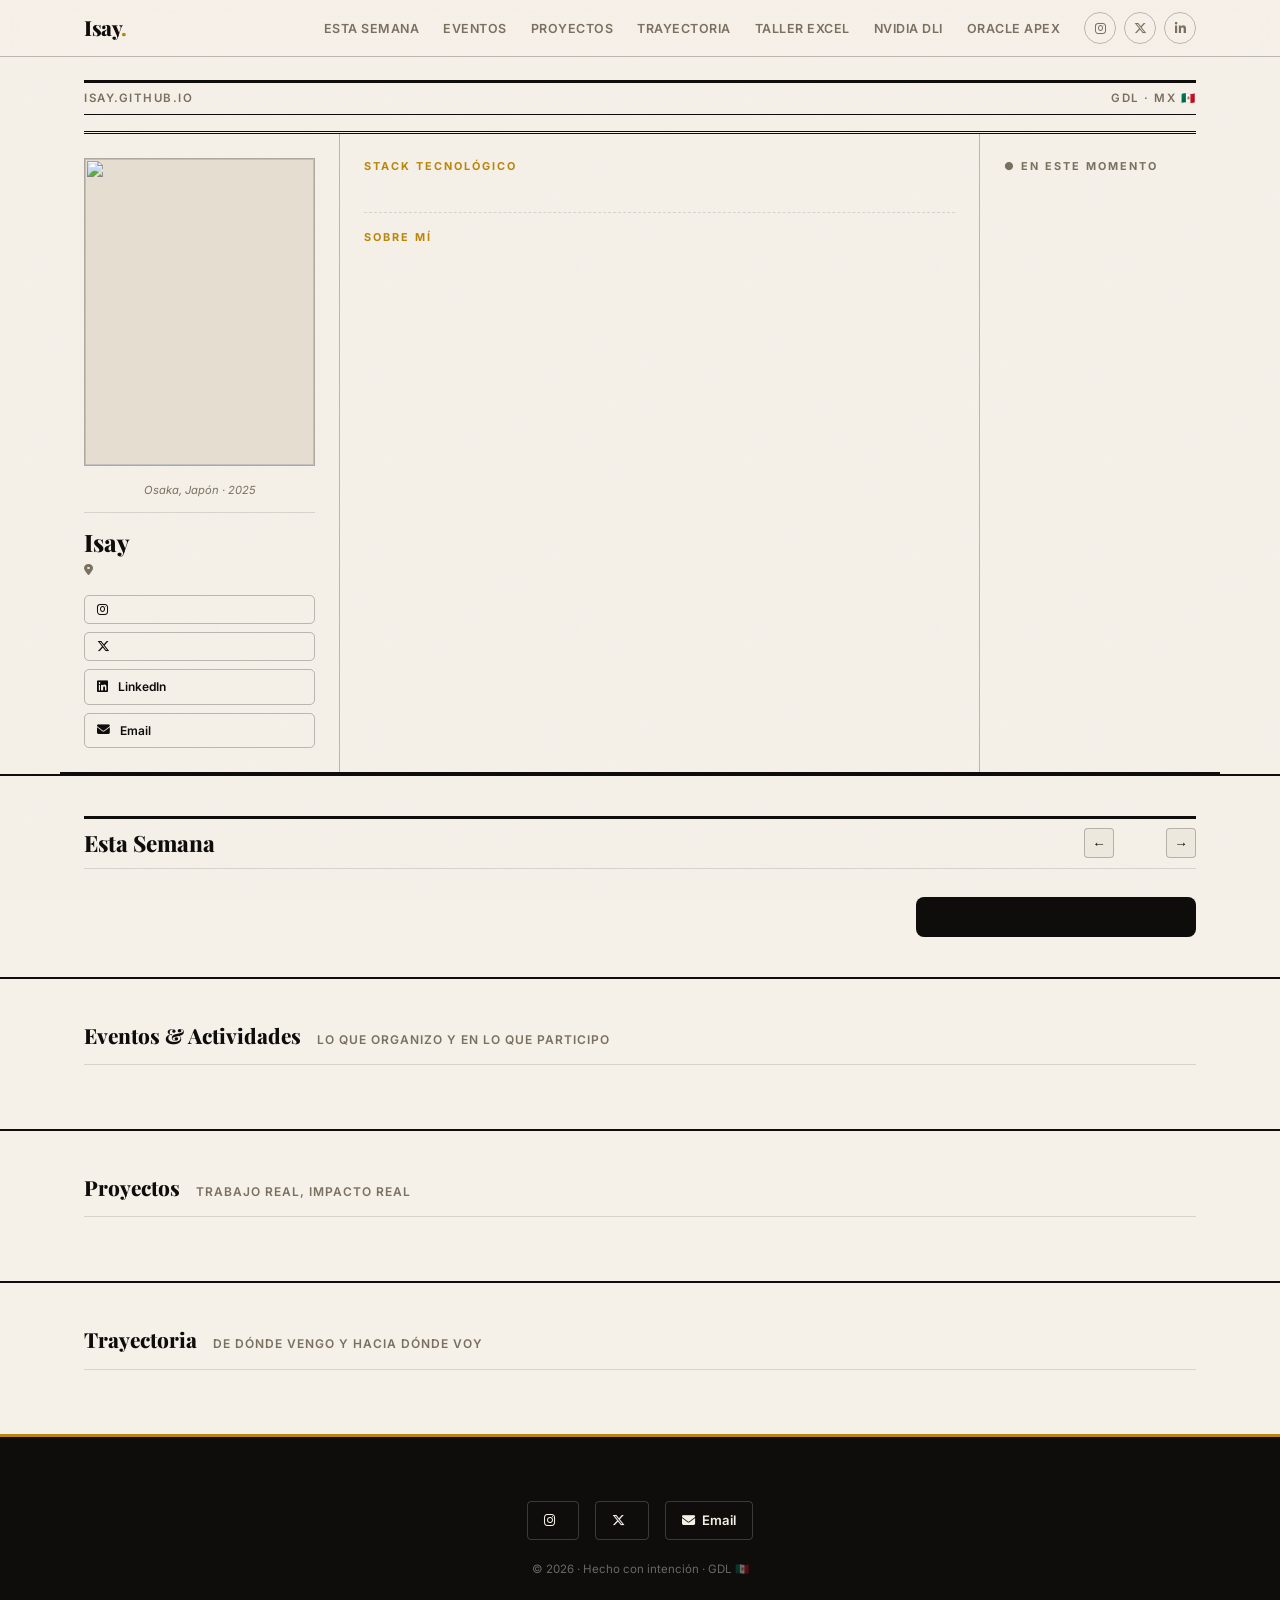
==== commit 8997fe8f: "Add files via upload" ====
--- a/index.html
+++ b/index.html
@@ -1,309 +1,280 @@
 <!DOCTYPE html>
 <html lang="es">
+
 <head>
-  <meta charset="UTF-8"/>
-  <meta name="viewport" content="width=device-width, initial-scale=1.0"/>
+  <meta charset="UTF-8" />
+  <meta name="viewport" content="width=device-width, initial-scale=1.0" />
   <title>Isay — Data Science · GDL 🇲🇽</title>
-  <meta name="description" content="I work with models — the machine learning kind. Data Science · GDL 🇲🇽"/>
-  <link rel="preconnect" href="https://fonts.googleapis.com"/>
-  <link href="https://fonts.googleapis.com/css2?family=Playfair+Display:ital,wght@0,700;0,800;0,900;1,700;1,800&family=Inter:wght@300;400;500;600;700&family=JetBrains+Mono:wght@400;500&display=swap" rel="stylesheet"/>
-  <link rel="stylesheet" href="https://cdnjs.cloudflare.com/ajax/libs/font-awesome/6.5.0/css/all.min.css"/>
+  <meta name="description" content="I work with models — the machine learning kind. Data Science · GDL 🇲🇽" />
+  <link rel="preconnect" href="https://fonts.googleapis.com" />
+  <link
+    href="https://fonts.googleapis.com/css2?family=Playfair+Display:ital,wght@0,700;0,800;0,900;1,700;1,800&family=Inter:wght@300;400;500;600;700&family=JetBrains+Mono:wght@400;500&display=swap"
+    rel="stylesheet" />
+  <link rel="stylesheet" href="https://cdnjs.cloudflare.com/ajax/libs/font-awesome/6.5.0/css/all.min.css" />
 </head>
+
 <body>
 
-<script>
-/* ═══════════════════════════════════════════════════════
-   ✏️  ZONA EDITABLE — todo el contenido está aquí
-   ═══════════════════════════════════════════════════════
-   Modifica solo este bloque. El diseño se actualiza solo.
-   Para agregar un evento/proyecto: copia un bloque
-   existente, pégalo y cambia los campos.
-   ═══════════════════════════════════════════════════════ */
-
-const ISAY = {
-
-  /* ── IDENTIDAD ── */
-  nombre:    "Isay",
-  nombre_completo: "Miguel Isay Morales Cortes",
-  headline:  "I work with models — the machine learning kind.",
-  tagline:   "Data Science · GDL 🇲🇽",
-  bio: "Estudiante de IA y Ciencia de Datos en CUGDL (UdeG). Construyo sistemas reales, organizo eventos tech y enseño lo que aprendo. Siempre al día en tecnología, IA y todo lo que viene.",
-
-  /* ── FOTO DE PERFIL ──
-     Pon tu foto como "img/profile.jpg" en tu repo de GitHub
-     y se mostrará automáticamente. */
+  <script>
+    /* ═══════════════════════════════════════════════════════
+       ✏️  ZONA EDITABLE — todo el contenido está aquí
+       ═══════════════════════════════════════════════════════ */
+
+    const ISAY = {
+
+      /* ── IDENTIDAD ── */
+      nombre: "Isay",
+      nombre_completo: "Miguel Isay Morales Cortes",
+      headline: "I work with models — the machine learning kind.",
+      tagline: "Data Science · GDL 🇲🇽",
+      bio: "Estudiante de IA y Ciencia de Datos en CUGDL (UdeG). Me encanta trabajar con excel, pero mas enseñarlo(mandame mensaje y coordinamos una asesoria). me gusta conectar con personas que es guste la tecnologia, ver una buena pelicula o perderserse caminando escuchando una cancion (de preferencia twice)."coordinador\": Me puedes encontrar en el cine, programando, creando un dashboard,  armando una tabla dinamica o jugando una reta de futbol.
+
+La tecnología me interesa como medio, no como fin.Quiero que la gente brille más y tenga más y mejores oportunidades",
+
   foto: "img/profile.jpg",
 
-  /* ── REDES Y CONTACTO ── */
-  instagram: "miguel_isay",
-  twitter:   "miguel_isay",
-  linkedin:  "miguel-morales7",
-  email:     "123miguelisay@gmail.com",
-  ubicacion: "Guadalajara, Jalisco · México",
-
-  /* ── QUÉ ESTOY HACIENDO AHORA ──
-     Actualiza esto cada vez que cambies de proyecto o foco. */
-  ahora: [
-    { icono: "🎓", texto: "Organizando NVIDIA DLI para 250 alumnos en CUGDL" },
-    { icono: "⚙️", texto: "Liderando implementación Odoo ERP en Vibamex" },
-    { icono: "📚", texto: "4er semestre de IA y Ciencia de Datos · UdeG" },
-    { icono: "🌐", texto: "Impartiendo taller de excel y power BI en CUGDL" }
-  ],
-
-  /* ── EVENTOS Y ACTIVIDADES ──
-     ─────────────────────────────────────────────────────
-     Para agregar uno nuevo, copia este bloque:
-
-     ,{
-       tipo:        "evento",          // "evento" | "logro" | "taller"
-       destacado:   false,             // true = tarjeta grande
-       icono:       "🎯",
-       titulo:      "Nombre del evento",
-       fecha:       "2026",
-       lugar:       "Lugar",
-       descripcion: "Descripción.",
-       roles:       ["Tu rol"],
-       link:        "",                // URL o "" si no hay
-       link_texto:  "Ver más",
-       stats:       []                 // [{num:"X", label:"Y"}] o []
-     }
-     ───────────────────────────────────────────────────── */
-  eventos: [
-    {
-      tipo:        "evento",
-      destacado:   true,
-      icono:       "🤖",
-      titulo:      "Fundamentos del Deep Learning — CUGDL × NVIDIA",
-      fecha:       "2026",
-      lugar:       "CUGDL, Universidad de Guadalajara · Puerto Vallarta",
-      descripcion: "Apoyo en la organización del curso oficial de NVIDIA DLI para 250 alumnos de 5 carreras del CUGDL. El objetivo: que cualquier estudiante, sin importar su carrera, pueda certificarse en Deep Learning.",
-      roles:       ["Organizador", "Participante", "Difusor"],
-      link:        "nvidia-dli/index.html",
-      link_texto:  "Ver portal del curso",
-      stats:       [
-        { num: "250",  label: "Lugares" },
-        { num: "5",    label: "Carreras" },
-        { num: "8h",   label: "Duración" },
-        { num: "1",    label: "Certificación" }
-      ]
-    },
-    {
-      tipo:        "taller",
-      destacado:   false,
-      icono:       "📗",
-      titulo:      "Taller de Excel · Edición 2026",
-      fecha:       "2026",
-      lugar:       "CUGDL",
-      descripcion: "Lorem ipsum dolor sit amet, consectetur adipiscing elit. Sed do eiusmod tempor incididunt ut labore et dolore magna aliqua — próximamente más información sobre este taller.",
-      roles:       ["Instructor"],
-      link:        "taller-excel/index.html",
-      link_texto:  "Ver clases",
-      stats:       []
-    },
-    {
-      tipo:        "taller",
-      destacado:   false,
-      icono:       "📊",
-      titulo:      "Taller Excel Avanzado & Power BI",
-      fecha:       "2023 — 2024",
-      lugar:       "CUGDL",
-      descripcion: "Capacité a más de 60 estudiantes en herramientas de análisis de datos y visualización profesional.",
-      roles:       ["Instructor"],
-      link:        "",
-      link_texto:  "",
-      stats:       []
-    },
-    {
-      tipo:        "logro",
-      destacado:   false,
-      icono:       "🏆",
-      titulo:      "Programa PEEES — UdeG",
-      fecha:       "2024",
-      lugar:       "Universidad de Guadalajara",
-      descripcion: "Seleccionado por alto potencial de liderazgo y desempeño académico sobresaliente.",
-      roles:       ["Becario PEEES"],
-      link:        "",
-      link_texto:  "",
-      stats:       []
-    },
-    {
-      tipo:        "evento",
-      destacado:   false,
-      icono:       "✈️",
-      titulo:      "Expo Osaka 2025 — Japón",
-      fecha:       "2025",
-      lugar:       "Osaka, Japón",
-      descripcion: "Visité la Exposición Universal de Osaka para explorar las últimas tendencias en tecnología, innovación y el futuro que se está construyendo.",
-      roles:       ["Visitante", "Explorador tech"],
-      link:        "",
-      link_texto:  "",
-      stats:       []
-    }
-  ],
-
-  /* ── PROYECTOS ── */
-  proyectos: [
-    {
-      icono:       "⚙️",
-      titulo:      "Implementación Odoo ERP",
-      org:         "Vibamex · 2025–Presente",
-      descripcion: "Lidero la transformación digital completa: reingeniería de procesos, arquitectura de datos, ETL y dashboards para la mesa directiva.",
-      tags:        ["Odoo", "ETL", "Power BI", "SQL"],
-      link:        ""
-    },
-    {
-      icono:       "🎓",
-      titulo:      "Repositorio NVIDIA DLI",
-      org:         "CUGDL · 2025–2026",
-      descripcion: "7 notebooks pedagógicos de Deep Learning para 250 alumnos. Portal web con ruta de aprendizaje desde nivel cero hasta certificación oficial.",
-      tags:        ["TensorFlow", "Python", "Deep Learning"],
-      link:        "nvidia-dli/index.html"
-    },
-    {
-      icono:       "📈",
-      titulo:      "Análisis y Estrategia Digital",
-      org:         "MiMoDev · 2022–2025",
-      descripcion: "KPIs, dashboards estratégicos y reportes de datos para optimizar decisiones de negocio.",
-      tags:        ["Power BI", "Tableau", "Analytics"],
-      link:        ""
-    }
-  ],
-
-  /* ── TRAYECTORIA ── */
-  trayectoria: [
-    { fecha: "2025–2026", titulo: "Co-organizador NVIDIA DLI",         org: "CUGDL, UdeG",              icono: "🤖" },
-    { fecha: "2025–hoy",  titulo: "Líder de Proyecto — Odoo ERP",      org: "Vibamex",                   icono: "⚙️" },
-    { fecha: "2024–hoy",  titulo: "Lic. IA y Ciencia de los Datos",    org: "CUGDL, Universidad de GDL", icono: "🎓" },
-    { fecha: "2022–2025", titulo: "Analista de Datos",                  org: "MiMoDev",                   icono: "📊" },
-    { fecha: "2025",      titulo: "Expo Osaka · Japón",                 org: "Osaka, Japón",              icono: "✈️" },
-    { fecha: "2017–2022", titulo: "Lic. Negocios Internacionales",      org: "Universidad de GDL",        icono: "🌐" }
-  ],
-
-  /* ── SKILLS ── */
-  skills: ["Python","SQL","TensorFlow","Power BI","Odoo ERP","ETL","Jupyter","Deep Learning","Pandas","Excel Avanzado","Tableau","Data Architecture"],
-
-  /* ── ESTA SEMANA ──
-     ─────────────────────────────────────────────────────
-     REGLA: NUNCA borres un volumen anterior. Solo AGREGA
-     uno nuevo al INICIO del array (index 0 = más reciente).
-     La página mostrará el más reciente por defecto y las
-     flechas ◀ ▶ permiten navegar el historial completo.
-
-     Para agregar la semana nueva, COPIA este bloque y
-     pégalo ANTES del volumen anterior, separado por coma:
-     {
-       numero:   "Vol. 02",
-       fecha:    "Semana del DD de Mes de AAAA",
-       intro:    "Frase de apertura de la semana.",
-       noticias: [
-         { titulo: "...", fuente: "Fuente · Fecha", desc: "..." },
-         { titulo: "...", fuente: "Fuente · Fecha", desc: "..." },
-         { titulo: "...", fuente: "Fuente · Fecha", desc: "..." }
-       ],
-       pelicula: { titulo: "...", año: "AAAA", nota: "..." }
-     }
-     ───────────────────────────────────────────────────── */
-  semanas: [
-    /* ── VOL. 00 — Plantilla inicial (no borrar) ── */
-    {
-      numero:   "Vol. 00",
-      fecha:    "Semana de ejemplo · 2026",
-      intro:    "Lorem ipsum dolor sit amet, consectetur adipiscing elit. Sed do eiusmod tempor incididunt ut labore et dolore magna aliqua.",
-      noticias: [
+      /* ── REDES ── */
+      instagram: "miguel_isay",
+      twitter: "miguel_isay",
+      linkedin: "miguel-morales7",
+      email: "123miguelisay@gmail.com",
+      ubicacion: "Guadalajara, Jalisco · México",
+
+      /* ── AHORA ── */
+      ahora: [
+        { icono: "🎓", texto: "Organizando NVIDIA DLI para 250 alumnos en CUGDL" },
+        { icono: "⚙️", texto: "Liderando implementación Odoo ERP en Vibamex" },
+        { icono: "📚", texto: "4er semestre de IA y Ciencia de Datos · UdeG" },
+        { icono: "🌐", texto: "Organizando visita a el bootcamp de oracle Ape" },
+        { icono: "", texto: "Dando clases de excel en el CUGDL" }
+
+      ],
+
+      /* ── EVENTOS ── */
+      eventos: [
         {
-          titulo: "Lorem ipsum noticia uno",
-          fuente: "Fuente · Fecha",
-          desc:   "Lorem ipsum dolor sit amet, consectetur adipiscing elit. Ut enim ad minim veniam, quis nostrud exercitation ullamco laboris."
+          tipo: "evento",
+          destacado: false,
+          icono: "🔴",
+          titulo: "Oracle APEX Bootcamp 2026 · GDL",
+          fecha: "2026",
+          lugar: "Oracle MDC · Guadalajara",
+          descripcion: "Coordiné la asistencia de la comunidad CUGDL al bootcamp oficial de Oracle APEX en Guadalajara — una jornada intensiva de desarrollo low-code con IA generativa, REST services, UX y seguridad, con Product Managers de Oracle.",
+          roles: ["Coordinador de comunidad", "Asistente"],
+          link: "oracle-apex/index.html",
+          link_texto: "Leer artículo",
+          stats: []
         },
         {
-          titulo: "Lorem ipsum noticia dos",
-          fuente: "Fuente · Fecha",
-          desc:   "Duis aute irure dolor in reprehenderit in voluptate velit esse cillum dolore eu fugiat nulla pariatur."
+          tipo: "evento",
+          destacado: true,
+          icono: "🤖",
+          titulo: "Fundamentos del Deep Learning — CUGDL × NVIDIA",
+          fecha: "2025 — 2026",
+          lugar: "CUGDL, Universidad de Guadalajara · Puerto Vallarta",
+          descripcion: "Apoyo en la organización del curso oficial de NVIDIA DLI para 250 alumnos de 5 carreras del CUGDL. El objetivo: que cualquier estudiante, sin importar su carrera, pueda certificarse en Deep Learning.",
+          roles: ["Organizador", "Participante", "Difusor"],
+          link: "nvidia-dli/index.html",
+          link_texto: "Ver portal del curso",
+          stats: [
+            { num: "250", label: "Lugares" },
+            { num: "5", label: "Carreras" },
+            { num: "8h", label: "Duración" },
+            { num: "1", label: "Certificación" }
+          ]
         },
         {
-          titulo: "Lorem ipsum noticia tres",
-          fuente: "Fuente · Fecha",
-          desc:   "Excepteur sint occaecat cupidatat non proident, sunt in culpa qui officia deserunt mollit anim id est laborum."
+          tipo: "taller",
+          destacado: false,
+          icono: "📗",
+          titulo: "Taller de Excel · Edición 2026",
+          fecha: "2026",
+          lugar: "CUGDL",
+          descripcion: "Lorem ipsum dolor sit amet, consectetur adipiscing elit. Sed do eiusmod tempor incididunt ut labore et dolore magna aliqua — próximamente más información sobre este taller.",
+          roles: ["Instructor"],
+          link: "taller-excel/index.html",
+          link_texto: "Ver clases",
+          stats: []
+        },
+        {
+          tipo: "taller",
+          destacado: false,
+          icono: "📊",
+          titulo: "Taller Excel Avanzado & Power BI",
+          fecha: "2023 — 2024",
+          lugar: "CUGDL",
+          descripcion: "Capacité a más de 60 estudiantes en herramientas de análisis de datos y visualización profesional.",
+          roles: ["Instructor"],
+          link: "",
+          link_texto: "",
+          stats: []
+        },
+        {
+          tipo: "logro",
+          destacado: false,
+          icono: "🏆",
+          titulo: "Programa PEEES — UdeG",
+          fecha: "2024",
+          lugar: "Universidad de Guadalajara",
+          descripcion: "Seleccionado por alto potencial de liderazgo y desempeño académico sobresaliente.",
+          roles: ["Becario PEEES"],
+          link: "",
+          link_texto: "",
+          stats: []
+        },
+        {
+          tipo: "evento",
+          destacado: false,
+          icono: "✈️",
+          titulo: "Expo Osaka 2025 — Japón",
+          fecha: "2025",
+          lugar: "Osaka, Japón",
+          descripcion: "Visité la Exposición Universal de Osaka para explorar las últimas tendencias en tecnología, innovación y el futuro que se está construyendo.",
+          roles: ["Visitante", "Explorador tech"],
+          link: "",
+          link_texto: "",
+          stats: []
         }
       ],
-      pelicula: {
-        titulo: "Lorem Ipsum: La Película",
-        año:    "0000",
-        nota:   "Lorem ipsum dolor sit amet — consectetur adipiscing elit, sed do eiusmod tempor incididunt."
-      }
-    }
-  ]
-
-}; /* ← fin de la zona editable */
-
-
-/* ═══════════════════════════════════════════════════════
-   🎨  MOTOR DE RENDER — no tocar
-   ═══════════════════════════════════════════════════════ */
-document.addEventListener('DOMContentLoaded', () => {
-
-  const esc = s => String(s).replace(/&/g,'&amp;').replace(/</g,'&lt;').replace(/>/g,'&gt;');
-  const safe = s => String(s);
-
-  /* ── meta ── */
-  document.title = `${ISAY.nombre} — ${ISAY.tagline}`;
-
-  /* ── masthead date ── */
-  const days = ['Domingo','Lunes','Martes','Miércoles','Jueves','Viernes','Sábado'];
-  const months = ['Enero','Febrero','Marzo','Abril','Mayo','Junio','Julio','Agosto','Septiembre','Octubre','Noviembre','Diciembre'];
-  const now = new Date();
-  document.getElementById('mast-date').textContent =
-    `${days[now.getDay()]}, ${now.getDate()} de ${months[now.getMonth()]} de ${now.getFullYear()}`;
-
-  /* ── profile ── */
-  document.getElementById('profile-img').src = ISAY.foto;
-  document.getElementById('profile-img').alt = ISAY.nombre_completo;
-  document.getElementById('hero-nombre').textContent  = ISAY.nombre;
-  document.getElementById('hero-headline').textContent = ISAY.headline;
-  document.getElementById('hero-tagline').textContent  = ISAY.tagline;
-  document.getElementById('hero-bio').textContent      = ISAY.bio;
-  document.getElementById('hero-ubicacion').textContent = ISAY.ubicacion;
-
-  /* ── social links ── */
-  const socLinks = {
-    'soc-ig':  `https://www.instagram.com/${ISAY.instagram}/`,
-    'soc-x':   `https://x.com/${ISAY.twitter}`,
-    'soc-li':  `https://www.linkedin.com/in/${ISAY.linkedin}`,
-    'soc-mail':`mailto:${ISAY.email}`,
-    'nav-ig':  `https://www.instagram.com/${ISAY.instagram}/`,
-    'nav-x':   `https://x.com/${ISAY.twitter}`,
-    'nav-li':  `https://www.linkedin.com/in/${ISAY.linkedin}`
-  };
-  Object.entries(socLinks).forEach(([id,href]) => {
-    const el = document.getElementById(id);
-    if(el) el.href = href;
-  });
-  document.getElementById('soc-ig-label').textContent  = `@${ISAY.instagram}`;
-  document.getElementById('soc-x-label').textContent   = `@${ISAY.twitter}`;
-  document.getElementById('footer-ig').textContent     = `@${ISAY.instagram}`;
-  document.getElementById('footer-x').textContent      = `@${ISAY.twitter}`;
-  document.getElementById('footer-nombre').textContent = ISAY.nombre_completo;
-  document.getElementById('footer-tagline').textContent = ISAY.tagline;
-  document.getElementById('footer-email').href         = `mailto:${ISAY.email}`;
-  document.getElementById('footer-email').textContent  = ISAY.email;
-
-  /* ── ahora ── */
-  document.getElementById('ahora-list').innerHTML = ISAY.ahora.map(a =>
-    `<div class="ahora-item"><span class="ahora-icono">${a.icono}</span><span>${esc(a.texto)}</span></div>`
-  ).join('');
-
-  /* ── skills ── */
-  document.getElementById('skills-list').innerHTML = ISAY.skills.map(s =>
-    `<span class="skill-tag">${esc(s)}</span>`
-  ).join('');
-
-  /* ── eventos destacados ── */
-  const destContainer = document.getElementById('eventos-destacados');
-  ISAY.eventos.filter(e=>e.destacado).forEach(ev => {
-    const statsHTML = ev.stats.length ? `<div class="ev-stats">${ev.stats.map(s=>`<div class="ev-stat"><span class="ev-stat-num">${esc(s.num)}</span><span class="ev-stat-label">${esc(s.label)}</span></div>`).join('')}</div>` : '';
-    const rolesHTML = ev.roles.map(r=>`<span class="role-chip">${esc(r)}</span>`).join('');
-    const linkHTML  = ev.link ? `<a href="${esc(ev.link)}" class="ev-cta"><i class="fas fa-arrow-right"></i> ${esc(ev.link_texto||'Ver más')}</a>` : '';
-    destContainer.innerHTML += `
+
+      /* ── PROYECTOS ── */
+      proyectos: [
+        {
+          icono: "⚙️",
+          titulo: "Implementación Odoo ERP",
+          org: "Vibamex · 2025–Presente",
+          descripcion: "Lidero la transformación digital completa: reingeniería de procesos, arquitectura de datos, ETL y dashboards para la mesa directiva.",
+          tags: ["Odoo", "ETL", "Power BI", "SQL"],
+          link: ""
+        },
+        {
+          icono: "🎓",
+          titulo: "Repositorio NVIDIA DLI",
+          org: "CUGDL · 2025–2026",
+          descripcion: "7 notebooks pedagógicos de Deep Learning para 250 alumnos. Portal web con ruta de aprendizaje desde nivel cero hasta certificación oficial.",
+          tags: ["TensorFlow", "Python", "Deep Learning"],
+          link: "nvidia-dli/index.html"
+        },
+        {
+          icono: "📈",
+          titulo: "Análisis y Estrategia Digital",
+          org: "MiMoDev · 2022–2025",
+          descripcion: "KPIs, dashboards estratégicos y reportes de datos para optimizar decisiones de negocio.",
+          tags: ["Power BI", "Tableau", "Analytics"],
+          link: ""
+        }
+      ],
+
+      /* ── TRAYECTORIA ── */
+      trayectoria: [
+        { fecha: "2025–2026", titulo: "Co-organizador NVIDIA DLI", org: "CUGDL, UdeG", icono: "🤖" },
+        { fecha: "2025–hoy", titulo: "Líder de Proyecto — Odoo ERP", org: "Vibamex", icono: "⚙️" },
+        { fecha: "2024–hoy", titulo: "Lic. IA y Ciencia de los Datos", org: "CUGDL, Universidad de GDL", icono: "🎓" },
+        { fecha: "2022–2025", titulo: "Analista de Datos", org: "MiMoDev", icono: "📊" },
+        { fecha: "2025", titulo: "Expo Osaka · Japón", org: "Osaka, Japón", icono: "✈️" },
+        { fecha: "2017–2022", titulo: "Lic. Negocios Internacionales", org: "Universidad de GDL", icono: "🌐" }
+      ],
+
+      /* ── SKILLS ── */
+      skills: ["Python", "SQL", "TensorFlow", "Power BI", "Odoo ERP", "ETL", "Jupyter", "Deep Learning", "Pandas", "Excel Avanzado", "Tableau", "Data Architecture"],
+
+      /* ── ESTA SEMANA ──
+         REGLA: NUNCA borres un volumen anterior. Solo AGREGA uno nuevo al INICIO del array.
+         El más reciente va en index 0. Las flechas ◀ ▶ permiten navegar el historial. */
+      semanas: [
+        {
+          numero: "Vol. 00",
+          fecha: "Semana de ejemplo · 2026",
+          intro: "Lorem ipsum dolor sit amet, consectetur adipiscing elit. Sed do eiusmod tempor incididunt ut labore et dolore magna aliqua.",
+          noticias: [
+            {
+              titulo: "Lorem ipsum noticia uno",
+              fuente: "Fuente · Fecha",
+              desc: "Lorem ipsum dolor sit amet, consectetur adipiscing elit. Ut enim ad minim veniam, quis nostrud exercitation ullamco laboris."
+            },
+            {
+              titulo: "Lorem ipsum noticia dos",
+              fuente: "Fuente · Fecha",
+              desc: "Duis aute irure dolor in reprehenderit in voluptate velit esse cillum dolore eu fugiat nulla pariatur."
+            },
+            {
+              titulo: "Lorem ipsum noticia tres",
+              fuente: "Fuente · Fecha",
+              desc: "Excepteur sint occaecat cupidatat non proident, sunt in culpa qui officia deserunt mollit anim id est laborum."
+            }
+          ],
+          pelicula: {
+            titulo: "Lorem Ipsum: La Película",
+            año: "0000",
+            nota: "Lorem ipsum dolor sit amet — consectetur adipiscing elit, sed do eiusmod tempor incididunt."
+          }
+        }
+      ]
+
+    }; /* ← fin de la zona editable */
+
+
+    /* ═══════════════════════════════════════════════════════
+       🎨  MOTOR DE RENDER — no tocar
+       ═══════════════════════════════════════════════════════ */
+    document.addEventListener('DOMContentLoaded', () => {
+
+      const esc = s => String(s).replace(/&/g, '&amp;').replace(/</g, '&lt;').replace(/>/g, '&gt;');
+      const safe = s => String(s);
+
+      document.title = `${ISAY.nombre} — ${ISAY.tagline}`;
+
+      const days = ['Domingo', 'Lunes', 'Martes', 'Miércoles', 'Jueves', 'Viernes', 'Sábado'];
+      const months = ['Enero', 'Febrero', 'Marzo', 'Abril', 'Mayo', 'Junio', 'Julio', 'Agosto', 'Septiembre', 'Octubre', 'Noviembre', 'Diciembre'];
+      const now = new Date();
+      document.getElementById('mast-date').textContent =
+        `${days[now.getDay()]}, ${now.getDate()} de ${months[now.getMonth()]} de ${now.getFullYear()}`;
+
+      document.getElementById('profile-img').src = ISAY.foto;
+      document.getElementById('profile-img').alt = ISAY.nombre_completo;
+      document.getElementById('hero-nombre').textContent = ISAY.nombre;
+      document.getElementById('hero-headline').textContent = ISAY.headline;
+      document.getElementById('hero-tagline').textContent = ISAY.tagline;
+      document.getElementById('hero-bio').textContent = ISAY.bio;
+      document.getElementById('hero-ubicacion').textContent = ISAY.ubicacion;
+
+      const socLinks = {
+        'soc-ig': `https://www.instagram.com/${ISAY.instagram}/`,
+        'soc-x': `https://x.com/${ISAY.twitter}`,
+        'soc-li': `https://www.linkedin.com/in/${ISAY.linkedin}`,
+        'soc-mail': `mailto:${ISAY.email}`,
+        'nav-ig': `https://www.instagram.com/${ISAY.instagram}/`,
+        'nav-x': `https://x.com/${ISAY.twitter}`,
+        'nav-li': `https://www.linkedin.com/in/${ISAY.linkedin}`
+      };
+      Object.entries(socLinks).forEach(([id, href]) => {
+        const el = document.getElementById(id);
+        if (el) el.href = href;
+      });
+      document.getElementById('soc-ig-label').textContent = `@${ISAY.instagram}`;
+      document.getElementById('soc-x-label').textContent = `@${ISAY.twitter}`;
+      document.getElementById('footer-ig').textContent = `@${ISAY.instagram}`;
+      document.getElementById('footer-x').textContent = `@${ISAY.twitter}`;
+      document.getElementById('footer-nombre').textContent = ISAY.nombre_completo;
+      document.getElementById('footer-tagline').textContent = ISAY.tagline;
+      document.getElementById('footer-email').href = `mailto:${ISAY.email}`;
+      document.getElementById('footer-email').textContent = ISAY.email;
+
+      document.getElementById('ahora-list').innerHTML = ISAY.ahora.map(a =>
+        `<div class="ahora-item"><span class="ahora-icono">${a.icono}</span><span>${esc(a.texto)}</span></div>`
+      ).join('');
+
+      document.getElementById('skills-list').innerHTML = ISAY.skills.map(s =>
+        `<span class="skill-tag">${esc(s)}</span>`
+      ).join('');
+
+      /* eventos destacados */
+      const destContainer = document.getElementById('eventos-destacados');
+      ISAY.eventos.filter(e => e.destacado).forEach(ev => {
+        const statsHTML = ev.stats.length ? `<div class="ev-stats">${ev.stats.map(s => `<div class="ev-stat"><span class="ev-stat-num">${esc(s.num)}</span><span class="ev-stat-label">${esc(s.label)}</span></div>`).join('')}</div>` : '';
+        const rolesHTML = ev.roles.map(r => `<span class="role-chip">${esc(r)}</span>`).join('');
+        const linkHTML = ev.link ? `<a href="${esc(ev.link)}" class="ev-cta"><i class="fas fa-arrow-right"></i> ${esc(ev.link_texto || 'Ver más')}</a>` : '';
+        destContainer.innerHTML += `
       <article class="ev-featured reveal">
         <div class="ev-featured-label"><i class="fas fa-star"></i> Evento destacado</div>
         <div class="ev-featured-inner">
@@ -321,13 +292,13 @@
           </div>
         </div>
       </article>`;
-  });
-
-  /* ── eventos normales ── */
-  const gridContainer = document.getElementById('eventos-grid');
-  ISAY.eventos.filter(e=>!e.destacado).forEach(ev => {
-    const linkHTML = ev.link ? `<a href="${esc(ev.link)}" class="card-link" target="${ev.link.startsWith('http')?'_blank':'_self'}"><i class="fas fa-external-link-alt"></i> ${esc(ev.link_texto)}</a>` : '';
-    gridContainer.innerHTML += `
+      });
+
+      /* eventos normales */
+      const gridContainer = document.getElementById('eventos-grid');
+      ISAY.eventos.filter(e => !e.destacado).forEach(ev => {
+        const linkHTML = ev.link ? `<a href="${esc(ev.link)}" class="card-link" target="${ev.link.startsWith('http') ? '_blank' : '_self'}"><i class="fas fa-external-link-alt"></i> ${esc(ev.link_texto)}</a>` : '';
+        gridContainer.innerHTML += `
       <article class="content-card reveal">
         <div class="card-icon">${ev.icono}</div>
         <div class="card-chip">${esc(ev.tipo)}</div>
@@ -336,14 +307,14 @@
         <p class="card-desc">${safe(ev.descripcion)}</p>
         ${linkHTML}
       </article>`;
-  });
-
-  /* ── proyectos ── */
-  const projContainer = document.getElementById('proyectos-grid');
-  ISAY.proyectos.forEach(p => {
-    const tagsHTML = p.tags.map(t=>`<span class="mini-tag">${esc(t)}</span>`).join('');
-    const linkHTML = p.link ? `<a href="${esc(p.link)}" class="card-link"><i class="fas fa-arrow-right"></i> Ver proyecto</a>` : '';
-    projContainer.innerHTML += `
+      });
+
+      /* proyectos */
+      const projContainer = document.getElementById('proyectos-grid');
+      ISAY.proyectos.forEach(p => {
+        const tagsHTML = p.tags.map(t => `<span class="mini-tag">${esc(t)}</span>`).join('');
+        const linkHTML = p.link ? `<a href="${esc(p.link)}" class="card-link"><i class="fas fa-arrow-right"></i> Ver proyecto</a>` : '';
+        projContainer.innerHTML += `
       <article class="content-card reveal">
         <div class="card-icon">${p.icono}</div>
         <div class="card-chip">proyecto</div>
@@ -353,10 +324,10 @@
         <div class="mini-tags">${tagsHTML}</div>
         ${linkHTML}
       </article>`;
-  });
-
-  /* ── trayectoria ── */
-  document.getElementById('trayectoria-list').innerHTML = ISAY.trayectoria.map(t => `
+      });
+
+      /* trayectoria */
+      document.getElementById('trayectoria-list').innerHTML = ISAY.trayectoria.map(t => `
     <div class="tl-item reveal">
       <div class="tl-icono">${t.icono}</div>
       <div class="tl-content">
@@ -366,762 +337,1215 @@
       </div>
     </div>`).join('');
 
-  /* ── esta semana (con navegación de volúmenes) ── */
-  if (ISAY.semanas && ISAY.semanas.length > 0) {
-    const all = ISAY.semanas;   // índice 0 = más reciente
-    let idx = 0;                // empezamos en el más reciente
-
-    function renderSemana(i) {
-      const s = all[i];
-      document.getElementById('semana-vol').textContent     = s.numero;
-      document.getElementById('semana-fecha').textContent   = s.fecha;
-      document.getElementById('semana-intro').textContent   = s.intro;
-      document.getElementById('semana-counter').textContent =
-        `${all.length - i} / ${all.length}`;
-
-      document.getElementById('semana-noticias').innerHTML = s.noticias.map(n => `
+      /* esta semana con navegación */
+      if (ISAY.semanas && ISAY.semanas.length > 0) {
+        const all = ISAY.semanas;
+        let idx = 0;
+
+        function renderSemana(i) {
+          const s = all[i];
+          document.getElementById('semana-vol').textContent = s.numero;
+          document.getElementById('semana-fecha').textContent = s.fecha;
+          document.getElementById('semana-intro').textContent = s.intro;
+          document.getElementById('semana-counter').textContent = `${all.length - i} / ${all.length}`;
+
+          document.getElementById('semana-noticias').innerHTML = s.noticias.map(n => `
         <div class="noticia-card">
           <div class="noticia-titulo">${esc(n.titulo)}</div>
           <div class="noticia-fuente">${esc(n.fuente)}</div>
           <p class="noticia-desc">${esc(n.desc)}</p>
         </div>`).join('');
 
-      document.getElementById('semana-peli').innerHTML = s.pelicula ? `
+          document.getElementById('semana-peli').innerHTML = s.pelicula ? `
         <div class="peli-eyebrow">🎬 Película de la semana</div>
         <div class="peli-titulo">${esc(s.pelicula.titulo)}</div>
         <div class="peli-año">${esc(s.pelicula.año)}</div>
         <p class="peli-nota">${esc(s.pelicula.nota)}</p>` : '';
 
-      // estado de los botones
-      document.getElementById('semana-prev').disabled = (i >= all.length - 1);
-      document.getElementById('semana-next').disabled = (i <= 0);
-    }
-
-    renderSemana(0);
-
-    document.getElementById('semana-prev').addEventListener('click', () => {
-      if (idx < all.length - 1) { idx++; renderSemana(idx); }
+          document.getElementById('semana-prev').disabled = (i >= all.length - 1);
+          document.getElementById('semana-next').disabled = (i <= 0);
+        }
+
+        renderSemana(0);
+
+        document.getElementById('semana-prev').addEventListener('click', () => {
+          if (idx < all.length - 1) { idx++; renderSemana(idx); }
+        });
+        document.getElementById('semana-next').addEventListener('click', () => {
+          if (idx > 0) { idx--; renderSemana(idx); }
+        });
+      }
+
+      /* reveal on scroll */
+      const obs = new IntersectionObserver(
+        entries => entries.forEach(e => { if (e.isIntersecting) e.target.classList.add('visible'); }),
+        { threshold: 0.08 }
+      );
+      document.querySelectorAll('.reveal').forEach(el => obs.observe(el));
+
+      /* mobile nav */
+      document.getElementById('nav-toggle').addEventListener('click', () => {
+        document.getElementById('nav-menu').classList.toggle('open');
+      });
+      document.querySelectorAll('#nav-menu a').forEach(a => a.addEventListener('click', () => {
+        document.getElementById('nav-menu').classList.remove('open');
+      }));
     });
-    document.getElementById('semana-next').addEventListener('click', () => {
-      if (idx > 0) { idx--; renderSemana(idx); }
-    });
-  }
-
-  /* ── reveal on scroll ── */
-  const obs = new IntersectionObserver(
-    entries => entries.forEach(e => { if(e.isIntersecting) e.target.classList.add('visible'); }),
-    {threshold: 0.08}
-  );
-  document.querySelectorAll('.reveal').forEach(el => obs.observe(el));
-
-  /* ── mobile nav ── */
-  document.getElementById('nav-toggle').addEventListener('click', () => {
-    document.getElementById('nav-menu').classList.toggle('open');
-  });
-  document.querySelectorAll('#nav-menu a').forEach(a => a.addEventListener('click', () => {
-    document.getElementById('nav-menu').classList.remove('open');
-  }));
-});
-</script>
-
-<style>
-/* ──────────────────────────────────────
-   VARIABLES Y RESET
-────────────────────────────────────── */
-:root {
-  --ink:     #0e0d0b;
-  --paper:   #f5f0e8;
-  --paper2:  #ede8de;
-  --paper3:  #e4ddd0;
-  --gold:    #b8860b;
-  --gold-lt: #d4a843;
-  --muted:   #7a7060;
-  --teal:    #1a7a68;
-  --red:     #8b1a1a;
-  --border:  rgba(14,13,11,0.12);
-  --border-strong: rgba(14,13,11,0.25);
-  --shadow:  0 2px 16px rgba(14,13,11,0.08);
-  --r:       8px;
-}
-*, *::before, *::after { margin:0; padding:0; box-sizing:border-box; }
-html { scroll-behavior:smooth; font-size:16px; }
-
-/* Paper texture via CSS grain */
-body {
-  font-family: 'Inter', sans-serif;
-  background: var(--paper);
-  color: var(--ink);
-  line-height: 1.6;
-  overflow-x: hidden;
-  position: relative;
-}
-body::before {
-  content: '';
-  position: fixed; inset: 0; z-index: 0; pointer-events: none;
-  background-image:
-    url("data:image/svg+xml,%3Csvg viewBox='0 0 256 256' xmlns='http://www.w3.org/2000/svg'%3E%3Cfilter id='noise'%3E%3CfeTurbulence type='fractalNoise' baseFrequency='0.9' numOctaves='4' stitchTiles='stitch'/%3E%3C/filter%3E%3Crect width='100%25' height='100%25' filter='url(%23noise)' opacity='1'/%3E%3C/svg%3E");
-  opacity: 0.025;
-  background-size: 180px;
-}
-* { position: relative; z-index: 1; }
-
-::-webkit-scrollbar { width: 5px; }
-::-webkit-scrollbar-track { background: var(--paper2); }
-::-webkit-scrollbar-thumb { background: var(--gold); border-radius: 3px; }
-
-/* ──────────────────────────────────────
-   NAV
-────────────────────────────────────── */
-.nav-wrap {
-  position: fixed; top: 0; width: 100%; z-index: 100;
-  background: rgba(245,240,232,0.94);
-  backdrop-filter: blur(12px);
-  border-bottom: 1px solid var(--border-strong);
-}
-.nav-inner {
-  max-width: 1160px; margin: 0 auto;
-  display: flex; align-items: center; justify-content: space-between;
-  padding: 0 1.5rem; height: 56px;
-}
-.nav-brand {
-  font-family: 'Playfair Display', serif;
-  font-weight: 800; font-size: 1.3rem; color: var(--ink);
-  text-decoration: none; letter-spacing: -0.5px;
-}
-.nav-brand span { color: var(--gold); }
-.nav-links-wrap { display: flex; align-items: center; gap: 2rem; }
-#nav-menu { display: flex; gap: 2rem; list-style: none; }
-#nav-menu a {
-  font-size: .82rem; font-weight: 600; color: var(--muted);
-  text-decoration: none; letter-spacing: .5px; text-transform: uppercase;
-  transition: color .2s;
-}
-#nav-menu a:hover { color: var(--gold); }
-.nav-socials { display: flex; gap: .5rem; }
-.nav-socials a {
-  width: 32px; height: 32px; border-radius: 50%;
-  display: flex; align-items: center; justify-content: center;
-  font-size: .8rem; text-decoration: none; color: var(--muted);
-  border: 1px solid var(--border-strong); transition: all .2s;
-}
-.nav-socials a:hover { background: var(--ink); color: var(--paper); border-color: var(--ink); }
-#nav-toggle {
-  display: none; background: none; border: none;
-  font-size: 1.1rem; color: var(--ink); cursor: pointer;
-}
-
-/* ──────────────────────────────────────
-   MASTHEAD
-────────────────────────────────────── */
-.masthead {
-  max-width: 1160px; margin: 0 auto;
-  padding: 5rem 1.5rem 0;
-  text-align: center;
-}
-.mast-top {
-  display: flex; align-items: center; justify-content: space-between;
-  border-top: 3px solid var(--ink);
-  border-bottom: 1px solid var(--ink);
-  padding: .4rem 0;
-  font-size: .72rem; font-weight: 600; letter-spacing: 1.5px;
-  text-transform: uppercase; color: var(--muted);
-  margin-bottom: .75rem;
-}
-.mast-title {
-  font-family: 'Playfair Display', serif;
-  font-size: clamp(4rem, 12vw, 9rem);
-  font-weight: 900; line-height: .95;
-  letter-spacing: -3px;
-  color: var(--ink);
-  margin-bottom: .4rem;
-}
-.mast-headline {
-  font-family: 'Playfair Display', serif;
-  font-size: clamp(.95rem, 2.5vw, 1.25rem);
-  font-style: italic; color: var(--muted);
-  margin-bottom: .3rem;
-}
-.mast-tagline {
-  font-size: .78rem; font-weight: 700; letter-spacing: 3px;
-  text-transform: uppercase; color: var(--gold);
-}
-.mast-rule {
-  border: none; border-top: 3px double var(--ink);
-  margin: 1rem 0 0;
-}
-
-/* ──────────────────────────────────────
-   HERO — 3 COLUMN NEWSPAPER LAYOUT
-────────────────────────────────────── */
-.hero-grid {
-  max-width: 1160px; margin: 0 auto;
-  display: grid;
-  grid-template-columns: 280px 1fr 240px;
-  gap: 0;
-  border-bottom: 2px solid var(--ink);
-}
-.hero-col {
-  padding: 1.5rem;
-}
-.hero-col:not(:last-child) {
-  border-right: 1px solid var(--border-strong);
-}
-
-/* Left col — profile */
-.profile-photo-wrap {
-  width: 100%; aspect-ratio: 3/4;
-  overflow: hidden; border: 1px solid var(--border-strong);
-  margin-bottom: 1rem; background: var(--paper3);
-  position: relative;
-}
-.profile-photo-wrap img {
-  width: 100%; height: 100%; object-fit: cover; object-position: center top;
-  display: block;
-}
-.photo-caption {
-  font-size: .7rem; color: var(--muted); font-style: italic;
-  text-align: center; margin-bottom: 1rem;
-  border-bottom: 1px solid var(--border); padding-bottom: .75rem;
-}
-.profile-name {
-  font-family: 'Playfair Display', serif;
-  font-size: 1.5rem; font-weight: 800; line-height: 1.1;
-  margin-bottom: .25rem;
-}
-.profile-loc {
-  font-size: .75rem; color: var(--muted); font-weight: 500;
-  letter-spacing: .5px; margin-bottom: 1rem;
-  display: flex; align-items: center; gap: 5px;
-}
-.profile-bio {
-  font-size: .85rem; color: #3a3530; line-height: 1.65;
-  border-top: 1px solid var(--border); padding-top: .75rem;
-}
-
-/* Social links */
-.social-stack { display: flex; flex-direction: column; gap: .5rem; margin-top: 1rem; }
-.soc-item {
-  display: flex; align-items: center; gap: .6rem;
-  padding: .45rem .7rem; border-radius: var(--r);
-  text-decoration: none; font-size: .82rem; font-weight: 600;
-  transition: all .2s; border: 1px solid transparent;
-}
-.soc-item i { font-size: .9rem; width: 16px; text-align: center; }
-.soc-ig  { color: #c13584; background: rgba(193,53,132,.06); border-color: rgba(193,53,132,.2); }
-.soc-ig:hover  { background: rgba(193,53,132,.14); transform: translateX(3px); }
-.soc-x   { color: #0f1419; background: rgba(15,20,25,.05); border-color: rgba(15,20,25,.18); }
-.soc-x:hover   { background: rgba(15,20,25,.12); transform: translateX(3px); }
-.soc-li  { color: #0a66c2; background: rgba(10,102,194,.06); border-color: rgba(10,102,194,.2); }
-.soc-li:hover  { background: rgba(10,102,194,.14); transform: translateX(3px); }
-.soc-mail{ color: var(--teal); background: rgba(26,122,104,.06); border-color: rgba(26,122,104,.2); }
-.soc-mail:hover{ background: rgba(26,122,104,.14); transform: translateX(3px); }
-.soc-label { font-size: .78rem; }
-
-/* Center col — featured content */
-.hero-center-title {
-  font-size: .65rem; font-weight: 700; letter-spacing: 2px;
-  text-transform: uppercase; color: var(--muted);
-  border-bottom: 1px solid var(--border); padding-bottom: .5rem;
-  margin-bottom: 1rem;
-}
-.skills-cloud { display: flex; flex-wrap: wrap; gap: .4rem; }
-.skill-tag {
-  font-size: .72rem; font-weight: 600; letter-spacing: .3px;
-  padding: 3px 10px; border-radius: 3px;
-  background: var(--ink); color: var(--paper);
-  font-family: 'JetBrains Mono', monospace;
-}
-
-/* Right col — ahora */
-.ahora-header {
-  font-size: .65rem; font-weight: 700; letter-spacing: 2px;
-  text-transform: uppercase; color: var(--red);
-  border-bottom: 2px solid var(--red); padding-bottom: .5rem;
-  margin-bottom: 1rem;
-}
-.ahora-item {
-  display: flex; align-items: flex-start; gap: .6rem;
-  padding: .6rem 0; border-bottom: 1px dashed var(--border);
-  font-size: .82rem; line-height: 1.4; color: #2a2520;
-}
-.ahora-item:last-child { border-bottom: none; }
-.ahora-icono { font-size: 1rem; flex-shrink: 0; margin-top: 1px; }
-
-/* ──────────────────────────────────────
-   SECTION CHROME
-────────────────────────────────────── */
-.page-section { max-width: 1160px; margin: 0 auto; padding: 2.5rem 1.5rem; }
-.section-header {
-  display: flex; align-items: baseline; gap: 1rem;
-  border-bottom: 2px solid var(--ink); margin-bottom: 1.5rem; padding-bottom: .4rem;
-}
-.section-label {
-  font-family: 'Playfair Display', serif;
-  font-size: 1.4rem; font-weight: 800;
-}
-.section-sub {
-  font-size: .72rem; color: var(--muted); font-weight: 600;
-  letter-spacing: 1.5px; text-transform: uppercase;
-  margin-left: auto;
-}
-.full-rule { border: none; border-top: 1px solid var(--border-strong); margin: 0; }
-
-/* ──────────────────────────────────────
-   EVENTO DESTACADO
-────────────────────────────────────── */
-.ev-featured {
-  border: 1px solid var(--border-strong);
-  border-left: 4px solid var(--gold);
-  background: var(--paper2);
-  border-radius: var(--r);
-  padding: 2rem;
-  margin-bottom: 1.5rem;
-}
-.ev-featured-label {
-  font-size: .68rem; font-weight: 700; letter-spacing: 2px;
-  text-transform: uppercase; color: var(--gold);
-  margin-bottom: 1rem; display: flex; align-items: center; gap: 6px;
-}
-.ev-featured-inner {
-  display: grid; grid-template-columns: 1fr auto;
-  gap: 2rem; align-items: start;
-}
-.ev-roles { display: flex; flex-wrap: wrap; gap: .4rem; margin-bottom: .75rem; }
-.role-chip {
-  font-size: .7rem; font-weight: 700; letter-spacing: .5px;
-  padding: 2px 10px; border-radius: 3px;
-  background: var(--ink); color: var(--paper);
-  text-transform: uppercase;
-}
-.ev-featured-title {
-  font-family: 'Playfair Display', serif;
-  font-size: clamp(1.2rem, 3vw, 1.75rem);
-  font-weight: 800; line-height: 1.2;
-  margin-bottom: .5rem;
-}
-.ev-meta {
-  font-size: .78rem; color: var(--muted); font-weight: 500;
-  margin-bottom: .75rem; display: flex; align-items: center; gap: 4px; flex-wrap: wrap;
-}
-.ev-desc { font-size: .9rem; color: #3a3530; line-height: 1.7; margin-bottom: 1.25rem; }
-.ev-stats { display: flex; gap: 1.5rem; flex-wrap: wrap; margin-bottom: 1.25rem; }
-.ev-stat { text-align: center; }
-.ev-stat-num {
-  display: block; font-family: 'Playfair Display', serif;
-  font-size: 1.75rem; font-weight: 900; color: var(--ink); line-height: 1;
-}
-.ev-stat-label {
-  display: block; font-size: .65rem; color: var(--muted);
-  text-transform: uppercase; letter-spacing: 1px; margin-top: 2px;
-}
-.ev-cta {
-  display: inline-flex; align-items: center; gap: 8px;
-  background: var(--ink); color: var(--paper);
-  padding: .6rem 1.25rem; border-radius: 4px;
-  font-size: .82rem; font-weight: 700; text-decoration: none;
-  transition: background .2s, transform .2s;
-}
-.ev-cta:hover { background: var(--gold); transform: translateY(-1px); }
-.ev-featured-badge {
-  display: flex; flex-direction: column; align-items: center; gap: .75rem;
-}
-.badge-nvidia {
-  background: #76B900; color: #000;
-  padding: .75rem 1.25rem; border-radius: 6px;
-  font-weight: 900; font-size: 1rem; text-align: center; line-height: 1.2;
-  letter-spacing: 1px;
-}
-.badge-nvidia span { font-size: .75rem; display: block; }
-.badge-cert {
-  background: var(--paper3); border: 1px solid var(--border-strong);
-  border-radius: 6px; padding: .5rem .75rem; text-align: center;
-  font-size: .7rem; line-height: 1.5;
-}
-
-/* ──────────────────────────────────────
-   CONTENT CARDS GRID
-────────────────────────────────────── */
-.cards-grid {
-  display: grid;
-  grid-template-columns: repeat(auto-fill, minmax(260px, 1fr));
-  gap: 1rem;
-}
-.content-card {
-  background: var(--paper2); border: 1px solid var(--border-strong);
-  border-radius: var(--r); padding: 1.25rem;
-  transition: transform .2s, box-shadow .2s;
-}
-.content-card:hover { transform: translateY(-3px); box-shadow: var(--shadow); }
-.card-icon { font-size: 1.75rem; margin-bottom: .5rem; }
-.card-chip {
-  display: inline-block; font-size: .62rem; font-weight: 700;
-  letter-spacing: 1.5px; text-transform: uppercase;
-  background: var(--ink); color: var(--paper);
-  padding: 2px 8px; border-radius: 2px; margin-bottom: .6rem;
-}
-.card-title {
-  font-family: 'Playfair Display', serif;
-  font-size: 1rem; font-weight: 800; line-height: 1.3;
-  margin-bottom: .3rem;
-}
-.card-meta { font-size: .75rem; color: var(--muted); margin-bottom: .6rem; }
-.card-desc { font-size: .83rem; color: #3a3530; line-height: 1.6; margin-bottom: .75rem; }
-.card-link {
-  display: inline-flex; align-items: center; gap: 6px;
-  font-size: .78rem; font-weight: 700; color: var(--gold);
-  text-decoration: none; transition: color .2s;
-}
-.card-link:hover { color: var(--ink); }
-.mini-tags { display: flex; flex-wrap: wrap; gap: .3rem; margin-bottom: .6rem; }
-.mini-tag {
-  font-size: .68rem; padding: 2px 8px; border-radius: 2px;
-  background: var(--paper3); border: 1px solid var(--border-strong);
-  color: var(--muted); font-family: 'JetBrains Mono', monospace;
-}
-
-/* ──────────────────────────────────────
-   TRAYECTORIA
-────────────────────────────────────── */
-.tl-grid {
-  display: grid;
-  grid-template-columns: repeat(auto-fill, minmax(240px, 1fr));
-  gap: .75rem;
-}
-.tl-item {
-  display: flex; align-items: flex-start; gap: .75rem;
-  padding: .9rem 1rem;
-  background: var(--paper2); border: 1px solid var(--border);
-  border-radius: var(--r);
-  transition: transform .2s;
-}
-.tl-item:hover { transform: translateY(-2px); }
-.tl-icono { font-size: 1.2rem; flex-shrink: 0; margin-top: 2px; }
-.tl-fecha { font-size: .68rem; font-weight: 700; color: var(--gold); letter-spacing: .5px; text-transform: uppercase; margin-bottom: .15rem; }
-.tl-titulo { font-size: .88rem; font-weight: 700; line-height: 1.3; margin-bottom: .1rem; }
-.tl-org { font-size: .75rem; color: var(--muted); }
-
-/* ──────────────────────────────────────
-   ESTA SEMANA
-────────────────────────────────────── */
-.semana-section {
-  max-width: 1160px; margin: 0 auto;
-  padding: 2.5rem 1.5rem;
-}
-.semana-header {
-  display: flex; align-items: center; gap: 1rem;
-  border-top: 3px solid var(--ink);
-  border-bottom: 1px solid var(--border);
-  padding: .4rem 0;
-  margin-bottom: 1.5rem;
-  flex-wrap: wrap;
-}
-.semana-label {
-  font-family: 'Playfair Display', serif;
-  font-size: 1.4rem; font-weight: 800; color: var(--ink);
-}
-.semana-vol {
-  font-family: 'JetBrains Mono', monospace;
-  font-size: .72rem; font-weight: 600; color: var(--gold);
-  letter-spacing: 1.5px; text-transform: uppercase;
-}
-.semana-fecha {
-  font-size: .72rem; color: var(--muted); font-weight: 500;
-  letter-spacing: .3px;
-}
-.semana-nav {
-  margin-left: auto;
-  display: flex; align-items: center; gap: .5rem;
-}
-.semana-counter {
-  font-family: 'JetBrains Mono', monospace;
-  font-size: .72rem; color: var(--muted); font-weight: 600;
-  min-width: 36px; text-align: center;
-}
-.semana-btn {
-  width: 30px; height: 30px; border-radius: 4px;
-  border: 1px solid var(--border-strong); background: var(--paper2);
-  color: var(--ink); font-size: .85rem; cursor: pointer;
-  display: flex; align-items: center; justify-content: center;
-  transition: all .18s;
-}
-.semana-btn:hover:not(:disabled) { background: var(--ink); color: var(--paper); border-color: var(--ink); }
-.semana-btn:disabled { opacity: .3; cursor: default; }
-.semana-intro {
-  font-size: .88rem; color: var(--muted); font-style: italic;
-  margin-bottom: 1.75rem; max-width: 680px;
-}
-.semana-grid {
-  display: grid;
-  grid-template-columns: 1fr 280px;
-  gap: 1.5rem;
-}
-.noticias-col { display: flex; flex-direction: column; gap: 1rem; }
-.noticia-card {
-  background: var(--paper2);
-  border: 1px solid var(--border);
-  border-left: 3px solid var(--gold);
-  border-radius: var(--r);
-  padding: 1rem 1.1rem;
-  transition: transform .2s;
-}
-.noticia-card:hover { transform: translateX(3px); }
-.noticia-titulo {
-  font-family: 'Playfair Display', serif;
-  font-size: 1rem; font-weight: 700; color: var(--ink);
-  margin-bottom: .25rem;
-}
-.noticia-fuente {
-  font-family: 'JetBrains Mono', monospace;
-  font-size: .68rem; color: var(--gold); font-weight: 600;
-  letter-spacing: .5px; text-transform: uppercase;
-  margin-bottom: .5rem;
-}
-.noticia-desc { font-size: .85rem; color: var(--muted); line-height: 1.65; }
-.peli-col {}
-.peli-card {
-  background: var(--ink); color: var(--paper);
-  border-radius: var(--r);
-  padding: 1.25rem 1.1rem;
-  height: 100%;
-  display: flex; flex-direction: column; gap: .5rem;
-}
-.peli-eyebrow {
-  font-size: .65rem; font-weight: 700; letter-spacing: 2px;
-  text-transform: uppercase; color: var(--gold-lt);
-}
-.peli-titulo {
-  font-family: 'Playfair Display', serif;
-  font-size: 1.15rem; font-weight: 800; color: #fff;
-  line-height: 1.2;
-}
-.peli-año {
-  font-family: 'JetBrains Mono', monospace;
-  font-size: .78rem; color: var(--gold-lt);
-}
-.peli-nota {
-  font-size: .82rem; color: rgba(245,240,232,.7);
-  line-height: 1.6; margin-top: .25rem;
-}
-@media (max-width: 640px) {
-  .semana-grid { grid-template-columns: 1fr; }
-}
-
-/* ──────────────────────────────────────
-   FOOTER
-────────────────────────────────────── */
-footer {
-  background: var(--ink); color: var(--paper);
-  padding: 2.5rem 1.5rem; text-align: center;
-  border-top: 3px solid var(--gold);
-}
-.footer-inner { max-width: 1160px; margin: 0 auto; }
-.footer-name {
-  font-family: 'Playfair Display', serif;
-  font-size: 1.75rem; font-weight: 900; margin-bottom: .25rem;
-}
-.footer-tagline { color: var(--gold); font-size: .8rem; font-weight: 600; letter-spacing: 1.5px; text-transform: uppercase; margin-bottom: 1.5rem; }
-.footer-socials { display: flex; justify-content: center; gap: 1rem; flex-wrap: wrap; margin-bottom: 1.25rem; }
-.footer-soc {
-  display: flex; align-items: center; gap: 7px;
-  padding: .5rem 1rem; border-radius: 4px;
-  text-decoration: none; font-size: .82rem; font-weight: 600;
-  border: 1px solid rgba(245,240,232,.2); color: var(--paper);
-  transition: all .2s;
-}
-.footer-soc:hover { background: rgba(245,240,232,.1); border-color: var(--gold); color: var(--gold); }
-.footer-copy { font-size: .72rem; color: rgba(245,240,232,.4); margin-top: .5rem; }
-footer a { color: var(--gold-lt); text-decoration: none; }
-
-/* ──────────────────────────────────────
-   REVEAL ANIMATION
-────────────────────────────────────── */
-.reveal { opacity: 0; transform: translateY(18px); transition: opacity .5s ease, transform .5s ease; }
-.reveal.visible { opacity: 1; transform: translateY(0); }
-
-/* ──────────────────────────────────────
-   RESPONSIVE
-────────────────────────────────────── */
-@media (max-width: 900px) {
-  .hero-grid { grid-template-columns: 1fr; }
-  .hero-col:not(:last-child) { border-right: none; border-bottom: 1px solid var(--border-strong); }
-  .profile-photo-wrap { aspect-ratio: 4/3; max-height: 300px; }
-  .ev-featured-inner { grid-template-columns: 1fr; }
-  .ev-featured-badge { flex-direction: row; }
-}
-@media (max-width: 640px) {
-  #nav-menu { display: none; flex-direction: column; }
-  #nav-menu.open {
-    display: flex; position: absolute; top: 56px; left: 0; right: 0;
-    background: var(--paper); padding: 1rem 1.5rem;
-    border-bottom: 2px solid var(--ink); gap: .75rem;
-  }
-  #nav-toggle { display: block; }
-  .mast-title { letter-spacing: -2px; }
-  .mast-top span:nth-child(2) { display: none; }
-}
-</style>
-
-<!-- ═══════════ HTML STRUCTURE ═══════════ -->
-
-<!-- NAV -->
-<div class="nav-wrap">
-  <div class="nav-inner">
-    <a href="#" class="nav-brand">Isay<span>.</span></a>
-    <div class="nav-links-wrap">
-      <ul id="nav-menu">
-        <li><a href="#semana">Esta Semana</a></li>
-        <li><a href="#eventos">Eventos</a></li>
-        <li><a href="#proyectos">Proyectos</a></li>
-        <li><a href="#trayectoria">Trayectoria</a></li>
-      </ul>
-      <div class="nav-socials">
-        <a id="nav-ig" href="#" target="_blank" title="Instagram"><i class="fab fa-instagram"></i></a>
-        <a id="nav-x"  href="#" target="_blank" title="X"><i class="fab fa-x-twitter"></i></a>
-        <a id="nav-li" href="#" target="_blank" title="LinkedIn"><i class="fab fa-linkedin-in"></i></a>
-      </div>
-      <button id="nav-toggle"><i class="fas fa-bars"></i></button>
-    </div>
-  </div>
-</div>
-
-<!-- MASTHEAD -->
-<div class="masthead">
-  <div class="mast-top">
-    <span>isay.github.io</span>
-    <span id="mast-date"></span>
-    <span>GDL · MX 🇲🇽</span>
-  </div>
-  <h1 class="mast-title" id="hero-nombre"></h1>
-  <p class="mast-headline" id="hero-headline"></p>
-  <p class="mast-tagline"  id="hero-tagline"></p>
-  <hr class="mast-rule"/>
-</div>
-
-<!-- HERO 3-COL -->
-<div class="hero-grid">
-
-  <!-- LEFT: Profile -->
-  <div class="hero-col">
-    <div class="profile-photo-wrap">
-      <img id="profile-img" src="" alt=""/>
-    </div>
-    <p class="photo-caption">Osaka, Japón · 2025</p>
-    <div class="profile-name" id="hero-nombre2">Isay</div>
-    <div class="profile-loc"><i class="fas fa-map-marker-alt"></i> <span id="hero-ubicacion"></span></div>
-    <p class="profile-bio" id="hero-bio"></p>
-    <div class="social-stack">
-      <a id="soc-ig"   href="#" target="_blank" class="soc-item soc-ig"><i class="fab fa-instagram"></i><span class="soc-label" id="soc-ig-label"></span></a>
-      <a id="soc-x"    href="#" target="_blank" class="soc-item soc-x"><i class="fab fa-x-twitter"></i><span class="soc-label" id="soc-x-label"></span></a>
-      <a id="soc-li"   href="#" target="_blank" class="soc-item soc-li"><i class="fab fa-linkedin"></i><span class="soc-label">LinkedIn</span></a>
-      <a id="soc-mail" href="#"                 class="soc-item soc-mail"><i class="fas fa-envelope"></i><span class="soc-label">Email</span></a>
-    </div>
-  </div>
-
-  <!-- CENTER: Skills -->
-  <div class="hero-col">
-    <div class="hero-center-title">Stack tecnológico</div>
-    <div class="skills-cloud" id="skills-list"></div>
-    <div style="margin-top:1.5rem; border-top:1px dashed var(--border); padding-top:1rem;">
-      <div class="hero-center-title">Sobre mí</div>
-      <p style="font-size:.87rem;color:#3a3530;line-height:1.7" id="hero-bio2"></p>
-    </div>
-  </div>
-
-  <!-- RIGHT: Ahora -->
-  <div class="hero-col">
-    <div class="ahora-header">● En este momento</div>
-    <div id="ahora-list"></div>
-  </div>
-
-</div>
-
-<hr class="full-rule"/>
-
-<!-- ESTA SEMANA -->
-<section id="semana">
-  <div class="semana-section">
-    <div class="semana-header">
-      <span class="semana-label">Esta Semana</span>
-      <span class="semana-vol"   id="semana-vol"></span>
-      <span class="semana-fecha" id="semana-fecha"></span>
-      <div class="semana-nav">
-        <button class="semana-btn" id="semana-prev" title="Semana anterior">&#8592;</button>
-        <span   class="semana-counter" id="semana-counter"></span>
-        <button class="semana-btn" id="semana-next" title="Semana siguiente">&#8594;</button>
-      </div>
-    </div>
-    <p class="semana-intro" id="semana-intro"></p>
-    <div class="semana-grid">
-      <div class="noticias-col" id="semana-noticias"></div>
-      <div class="peli-col">
-        <div class="peli-card" id="semana-peli"></div>
+  </script>
+
+  <style>
+    :root {
+      --ink: #0e0d0b;
+      --paper: #f5f0e8;
+      --paper2: #ede8de;
+      --paper3: #e4ddd0;
+      --gold: #b8860b;
+      --gold-lt: #d4a843;
+      --muted: #7a7060;
+      --teal: #1a7a68;
+      --red: #8b1a1a;
+      --border: rgba(14, 13, 11, 0.12);
+      --border-strong: rgba(14, 13, 11, 0.25);
+      --shadow: 0 2px 16px rgba(14, 13, 11, 0.08);
+      --r: 8px;
+    }
+
+    *,
+    *::before,
+    *::after {
+      margin: 0;
+      padding: 0;
+      box-sizing: border-box;
+    }
+
+    html {
+      scroll-behavior: smooth;
+      font-size: 16px;
+    }
+
+    body {
+      font-family: 'Inter', sans-serif;
+      background: var(--paper);
+      color: var(--ink);
+      line-height: 1.6;
+      overflow-x: hidden;
+      position: relative;
+    }
+
+    body::before {
+      content: '';
+      position: fixed;
+      inset: 0;
+      z-index: 0;
+      pointer-events: none;
+      background-image: url("data:image/svg+xml,%3Csvg viewBox='0 0 256 256' xmlns='http://www.w3.org/2000/svg'%3E%3Cfilter id='noise'%3E%3CfeTurbulence type='fractalNoise' baseFrequency='0.9' numOctaves='4' stitchTiles='stitch'/%3E%3C/filter%3E%3Crect width='100%25' height='100%25' filter='url(%23noise)' opacity='1'/%3E%3C/svg%3E");
+      opacity: 0.025;
+      background-size: 180px;
+    }
+
+    * {
+      position: relative;
+      z-index: 1;
+    }
+
+    ::-webkit-scrollbar {
+      width: 5px;
+    }
+
+    ::-webkit-scrollbar-track {
+      background: var(--paper2);
+    }
+
+    ::-webkit-scrollbar-thumb {
+      background: var(--gold);
+      border-radius: 3px;
+    }
+
+    /* ── NAV ── */
+    .nav-wrap {
+      position: fixed;
+      top: 0;
+      width: 100%;
+      z-index: 100;
+      background: rgba(245, 240, 232, 0.94);
+      backdrop-filter: blur(12px);
+      border-bottom: 1px solid var(--border-strong);
+    }
+
+    .nav-inner {
+      max-width: 1160px;
+      margin: 0 auto;
+      display: flex;
+      align-items: center;
+      justify-content: space-between;
+      padding: 0 1.5rem;
+      height: 56px;
+    }
+
+    .nav-brand {
+      font-family: 'Playfair Display', serif;
+      font-weight: 800;
+      font-size: 1.3rem;
+      color: var(--ink);
+      text-decoration: none;
+      letter-spacing: -0.5px;
+    }
+
+    .nav-brand span {
+      color: var(--gold);
+    }
+
+    .nav-links-wrap {
+      display: flex;
+      align-items: center;
+      gap: 1.5rem;
+    }
+
+    #nav-menu {
+      display: flex;
+      gap: 1.5rem;
+      list-style: none;
+    }
+
+    #nav-menu a {
+      font-size: .78rem;
+      font-weight: 600;
+      color: var(--muted);
+      text-decoration: none;
+      letter-spacing: .5px;
+      text-transform: uppercase;
+      transition: color .2s;
+    }
+
+    #nav-menu a:hover {
+      color: var(--gold);
+    }
+
+    .nav-socials {
+      display: flex;
+      gap: .5rem;
+    }
+
+    .nav-socials a {
+      width: 32px;
+      height: 32px;
+      border-radius: 50%;
+      display: flex;
+      align-items: center;
+      justify-content: center;
+      font-size: .8rem;
+      text-decoration: none;
+      color: var(--muted);
+      border: 1px solid var(--border-strong);
+      transition: all .2s;
+    }
+
+    .nav-socials a:hover {
+      background: var(--ink);
+      color: var(--paper);
+      border-color: var(--ink);
+    }
+
+    #nav-toggle {
+      display: none;
+      background: none;
+      border: none;
+      font-size: 1.1rem;
+      color: var(--ink);
+      cursor: pointer;
+    }
+
+    /* ── MASTHEAD ── */
+    .masthead {
+      max-width: 1160px;
+      margin: 0 auto;
+      padding: 5rem 1.5rem 0;
+      text-align: center;
+    }
+
+    .mast-top {
+      display: flex;
+      align-items: center;
+      justify-content: space-between;
+      border-top: 3px solid var(--ink);
+      border-bottom: 1px solid var(--ink);
+      padding: .4rem 0;
+      font-size: .72rem;
+      font-weight: 600;
+      letter-spacing: 1.5px;
+      text-transform: uppercase;
+      color: var(--muted);
+      margin-bottom: .75rem;
+    }
+
+    .mast-title {
+      font-family: 'Playfair Display', serif;
+      font-size: clamp(4rem, 12vw, 9rem);
+      font-weight: 900;
+      line-height: .95;
+      letter-spacing: -3px;
+      color: var(--ink);
+      margin-bottom: .4rem;
+    }
+
+    .mast-headline {
+      font-family: 'Playfair Display', serif;
+      font-size: clamp(.95rem, 2.5vw, 1.25rem);
+      font-style: italic;
+      color: var(--muted);
+      margin-bottom: .3rem;
+    }
+
+    .mast-tagline {
+      font-size: .78rem;
+      font-weight: 700;
+      letter-spacing: 3px;
+      text-transform: uppercase;
+      color: var(--gold);
+    }
+
+    .mast-rule {
+      border: none;
+      border-top: 3px double var(--ink);
+      margin: 1rem 0 0;
+    }
+
+    /* ── HERO 3-COL ── */
+    .hero-grid {
+      max-width: 1160px;
+      margin: 0 auto;
+      display: grid;
+      grid-template-columns: 280px 1fr 240px;
+      gap: 0;
+      border-bottom: 2px solid var(--ink);
+    }
+
+    .hero-col {
+      padding: 1.5rem;
+    }
+
+    .hero-col:not(:last-child) {
+      border-right: 1px solid var(--border-strong);
+    }
+
+    .profile-photo-wrap {
+      width: 100%;
+      aspect-ratio: 3/4;
+      overflow: hidden;
+      border: 1px solid var(--border-strong);
+      margin-bottom: 1rem;
+      background: var(--paper3);
+      position: relative;
+    }
+
+    .profile-photo-wrap img {
+      width: 100%;
+      height: 100%;
+      object-fit: cover;
+      object-position: center top;
+      display: block;
+    }
+
+    .photo-caption {
+      font-size: .7rem;
+      color: var(--muted);
+      font-style: italic;
+      text-align: center;
+      margin-bottom: 1rem;
+      border-bottom: 1px solid var(--border);
+      padding-bottom: .75rem;
+    }
+
+    .profile-name {
+      font-family: 'Playfair Display', serif;
+      font-size: 1.5rem;
+      font-weight: 800;
+      line-height: 1.1;
+      margin-bottom: .25rem;
+    }
+
+    .profile-loc {
+      font-size: .75rem;
+      color: var(--muted);
+      font-weight: 500;
+      margin-bottom: 1rem;
+    }
+
+    .profile-bio {
+      font-size: .85rem;
+      color: var(--muted);
+      line-height: 1.65;
+      margin-bottom: 1rem;
+    }
+
+    .social-stack {
+      display: flex;
+      flex-direction: column;
+      gap: .5rem;
+    }
+
+    .soc-item {
+      display: flex;
+      align-items: center;
+      gap: .6rem;
+      padding: .45rem .75rem;
+      border-radius: 5px;
+      text-decoration: none;
+      font-size: .8rem;
+      font-weight: 600;
+      border: 1px solid var(--border-strong);
+      color: var(--ink);
+      transition: all .2s;
+    }
+
+    .soc-item:hover {
+      border-color: var(--ink);
+      background: var(--paper3);
+    }
+
+    .soc-label {
+      font-size: .75rem;
+    }
+
+    .hero-center-title {
+      font-size: .68rem;
+      font-weight: 700;
+      letter-spacing: 2px;
+      text-transform: uppercase;
+      color: var(--gold);
+      margin-bottom: .75rem;
+    }
+
+    .skills-cloud {
+      display: flex;
+      flex-wrap: wrap;
+      gap: .4rem;
+    }
+
+    .skill-tag {
+      background: var(--paper3);
+      border: 1px solid var(--border-strong);
+      border-radius: 4px;
+      padding: 4px 10px;
+      font-size: .75rem;
+      font-weight: 600;
+      color: var(--ink);
+    }
+
+    .ahora-header {
+      font-size: .68rem;
+      font-weight: 700;
+      letter-spacing: 2px;
+      text-transform: uppercase;
+      color: var(--muted);
+      margin-bottom: 1rem;
+    }
+
+    .ahora-item {
+      display: flex;
+      gap: .6rem;
+      align-items: flex-start;
+      margin-bottom: .75rem;
+      font-size: .85rem;
+      color: var(--ink);
+    }
+
+    .ahora-icono {
+      font-size: 1rem;
+      flex-shrink: 0;
+      margin-top: 2px;
+    }
+
+    .full-rule {
+      border: none;
+      border-top: 2px solid var(--ink);
+      margin: 0;
+    }
+
+    /* ── ESTA SEMANA ── */
+    .semana-section {
+      max-width: 1160px;
+      margin: 0 auto;
+      padding: 2.5rem 1.5rem;
+    }
+
+    .semana-header {
+      display: flex;
+      align-items: center;
+      gap: 1rem;
+      border-top: 3px solid var(--ink);
+      border-bottom: 1px solid var(--border);
+      padding: .4rem 0;
+      margin-bottom: 1.5rem;
+      flex-wrap: wrap;
+    }
+
+    .semana-label {
+      font-family: 'Playfair Display', serif;
+      font-size: 1.4rem;
+      font-weight: 800;
+      color: var(--ink);
+    }
+
+    .semana-vol {
+      font-family: 'JetBrains Mono', monospace;
+      font-size: .72rem;
+      font-weight: 600;
+      color: var(--gold);
+      letter-spacing: 1.5px;
+      text-transform: uppercase;
+    }
+
+    .semana-fecha {
+      font-size: .72rem;
+      color: var(--muted);
+      font-weight: 500;
+    }
+
+    .semana-nav {
+      margin-left: auto;
+      display: flex;
+      align-items: center;
+      gap: .5rem;
+    }
+
+    .semana-counter {
+      font-family: 'JetBrains Mono', monospace;
+      font-size: .72rem;
+      color: var(--muted);
+      font-weight: 600;
+      min-width: 36px;
+      text-align: center;
+    }
+
+    .semana-btn {
+      width: 30px;
+      height: 30px;
+      border-radius: 4px;
+      border: 1px solid var(--border-strong);
+      background: var(--paper2);
+      color: var(--ink);
+      font-size: .85rem;
+      cursor: pointer;
+      display: flex;
+      align-items: center;
+      justify-content: center;
+      transition: all .18s;
+    }
+
+    .semana-btn:hover:not(:disabled) {
+      background: var(--ink);
+      color: var(--paper);
+      border-color: var(--ink);
+    }
+
+    .semana-btn:disabled {
+      opacity: .3;
+      cursor: default;
+    }
+
+    .semana-intro {
+      font-size: .88rem;
+      color: var(--muted);
+      font-style: italic;
+      margin-bottom: 1.75rem;
+      max-width: 680px;
+    }
+
+    .semana-grid {
+      display: grid;
+      grid-template-columns: 1fr 280px;
+      gap: 1.5rem;
+    }
+
+    .noticias-col {
+      display: flex;
+      flex-direction: column;
+      gap: 1rem;
+    }
+
+    .noticia-card {
+      background: var(--paper2);
+      border: 1px solid var(--border);
+      border-left: 3px solid var(--gold);
+      border-radius: var(--r);
+      padding: 1rem 1.1rem;
+      transition: transform .2s;
+    }
+
+    .noticia-card:hover {
+      transform: translateX(3px);
+    }
+
+    .noticia-titulo {
+      font-family: 'Playfair Display', serif;
+      font-size: 1rem;
+      font-weight: 700;
+      color: var(--ink);
+      margin-bottom: .25rem;
+    }
+
+    .noticia-fuente {
+      font-family: 'JetBrains Mono', monospace;
+      font-size: .68rem;
+      color: var(--gold);
+      font-weight: 600;
+      letter-spacing: .5px;
+      text-transform: uppercase;
+      margin-bottom: .5rem;
+    }
+
+    .noticia-desc {
+      font-size: .85rem;
+      color: var(--muted);
+      line-height: 1.65;
+    }
+
+    .peli-card {
+      background: var(--ink);
+      color: var(--paper);
+      border-radius: var(--r);
+      padding: 1.25rem 1.1rem;
+      height: 100%;
+      display: flex;
+      flex-direction: column;
+      gap: .5rem;
+    }
+
+    .peli-eyebrow {
+      font-size: .65rem;
+      font-weight: 700;
+      letter-spacing: 2px;
+      text-transform: uppercase;
+      color: var(--gold-lt);
+    }
+
+    .peli-titulo {
+      font-family: 'Playfair Display', serif;
+      font-size: 1.15rem;
+      font-weight: 800;
+      color: #fff;
+      line-height: 1.2;
+    }
+
+    .peli-año {
+      font-family: 'JetBrains Mono', monospace;
+      font-size: .78rem;
+      color: var(--gold-lt);
+    }
+
+    .peli-nota {
+      font-size: .82rem;
+      color: rgba(245, 240, 232, .7);
+      line-height: 1.6;
+      margin-top: .25rem;
+    }
+
+    /* ── SECTIONS ── */
+    .page-section {
+      max-width: 1160px;
+      margin: 0 auto;
+      padding: 2.5rem 1.5rem;
+    }
+
+    .section-header {
+      display: flex;
+      align-items: baseline;
+      gap: 1rem;
+      border-bottom: 1px solid var(--border);
+      padding-bottom: .75rem;
+      margin-bottom: 1.5rem;
+    }
+
+    .section-label {
+      font-family: 'Playfair Display', serif;
+      font-size: 1.3rem;
+      font-weight: 800;
+    }
+
+    .section-sub {
+      font-size: .75rem;
+      font-weight: 600;
+      letter-spacing: 1px;
+      text-transform: uppercase;
+      color: var(--muted);
+    }
+
+    /* eventos destacados */
+    .ev-featured {
+      background: var(--paper2);
+      border: 1px solid var(--border);
+      border-top: 3px solid var(--gold);
+      border-radius: var(--r);
+      padding: 1.5rem;
+      margin-bottom: 1.5rem;
+    }
+
+    .ev-featured-label {
+      font-size: .68rem;
+      font-weight: 700;
+      letter-spacing: 2px;
+      text-transform: uppercase;
+      color: var(--gold);
+      margin-bottom: 1rem;
+    }
+
+    .ev-featured-inner {
+      display: grid;
+      grid-template-columns: 1fr auto;
+      gap: 1.5rem;
+      align-items: start;
+    }
+
+    .ev-featured-content {}
+
+    .ev-roles {
+      display: flex;
+      flex-wrap: wrap;
+      gap: .35rem;
+      margin-bottom: .75rem;
+    }
+
+    .role-chip {
+      background: var(--ink);
+      color: var(--paper);
+      font-size: .68rem;
+      font-weight: 700;
+      letter-spacing: .5px;
+      padding: 3px 10px;
+      border-radius: 3px;
+    }
+
+    .ev-featured-title {
+      font-family: 'Playfair Display', serif;
+      font-size: 1.4rem;
+      font-weight: 800;
+      line-height: 1.2;
+      margin-bottom: .5rem;
+    }
+
+    .ev-meta {
+      font-size: .78rem;
+      color: var(--muted);
+      margin-bottom: .75rem;
+    }
+
+    .ev-desc {
+      font-size: .9rem;
+      color: var(--muted);
+      line-height: 1.7;
+      margin-bottom: 1rem;
+    }
+
+    .ev-stats {
+      display: flex;
+      gap: 1.25rem;
+      flex-wrap: wrap;
+      margin-bottom: 1rem;
+    }
+
+    .ev-stat {
+      text-align: center;
+    }
+
+    .ev-stat-num {
+      display: block;
+      font-family: 'Playfair Display', serif;
+      font-size: 1.4rem;
+      font-weight: 900;
+      color: var(--ink);
+      line-height: 1;
+    }
+
+    .ev-stat-label {
+      font-size: .65rem;
+      font-weight: 600;
+      color: var(--muted);
+      letter-spacing: .5px;
+      text-transform: uppercase;
+    }
+
+    .ev-cta {
+      display: inline-flex;
+      align-items: center;
+      gap: 6px;
+      background: var(--ink);
+      color: var(--paper);
+      font-size: .82rem;
+      font-weight: 700;
+      padding: .5rem 1rem;
+      border-radius: 4px;
+      text-decoration: none;
+      transition: opacity .2s;
+    }
+
+    .ev-cta:hover {
+      opacity: .85;
+    }
+
+    .ev-featured-badge {
+      display: flex;
+      flex-direction: column;
+      gap: .75rem;
+      align-items: center;
+    }
+
+    .badge-nvidia {
+      background: #76b900;
+      color: var(--ink);
+      text-align: center;
+      padding: .75rem 1rem;
+      border-radius: var(--r);
+      font-weight: 900;
+      font-size: .85rem;
+      line-height: 1.2;
+    }
+
+    .badge-nvidia span {
+      font-size: 1.1rem;
+    }
+
+    .badge-cert {
+      background: var(--gold);
+      color: var(--ink);
+      text-align: center;
+      padding: .75rem 1rem;
+      border-radius: var(--r);
+      font-size: .78rem;
+      font-weight: 700;
+      line-height: 1.4;
+    }
+
+    /* cards grid */
+    .cards-grid {
+      display: grid;
+      grid-template-columns: repeat(auto-fill, minmax(260px, 1fr));
+      gap: 1rem;
+    }
+
+    .content-card {
+      background: var(--paper2);
+      border: 1px solid var(--border);
+      border-top: 2px solid var(--ink);
+      border-radius: var(--r);
+      padding: 1.1rem;
+      display: flex;
+      flex-direction: column;
+      gap: .4rem;
+    }
+
+    .card-icon {
+      font-size: 1.4rem;
+    }
+
+    .card-chip {
+      font-size: .62rem;
+      font-weight: 700;
+      letter-spacing: 1px;
+      text-transform: uppercase;
+      color: var(--muted);
+    }
+
+    .card-title {
+      font-family: 'Playfair Display', serif;
+      font-size: 1rem;
+      font-weight: 800;
+      line-height: 1.25;
+    }
+
+    .card-meta {
+      font-size: .72rem;
+      color: var(--muted);
+      font-weight: 500;
+    }
+
+    .card-desc {
+      font-size: .83rem;
+      color: var(--muted);
+      line-height: 1.65;
+      flex: 1;
+    }
+
+    .card-link {
+      display: inline-flex;
+      align-items: center;
+      gap: 5px;
+      margin-top: auto;
+      font-size: .78rem;
+      font-weight: 700;
+      color: var(--gold);
+      text-decoration: none;
+    }
+
+    .card-link:hover {
+      color: var(--ink);
+    }
+
+    .mini-tags {
+      display: flex;
+      flex-wrap: wrap;
+      gap: .3rem;
+    }
+
+    .mini-tag {
+      background: var(--paper3);
+      border: 1px solid var(--border);
+      border-radius: 3px;
+      padding: 2px 7px;
+      font-size: .68rem;
+      font-weight: 600;
+      color: var(--muted);
+    }
+
+    /* trayectoria */
+    #trayectoria-list {
+      display: grid;
+      grid-template-columns: repeat(auto-fill, minmax(220px, 1fr));
+      gap: .75rem;
+    }
+
+    .tl-item {
+      display: flex;
+      gap: .75rem;
+      align-items: flex-start;
+      padding: .85rem;
+      background: var(--paper2);
+      border: 1px solid var(--border);
+      border-radius: var(--r);
+      transition: transform .2s;
+    }
+
+    .tl-item:hover {
+      transform: translateY(-2px);
+    }
+
+    .tl-icono {
+      font-size: 1.2rem;
+      flex-shrink: 0;
+      margin-top: 2px;
+    }
+
+    .tl-fecha {
+      font-size: .68rem;
+      font-weight: 700;
+      color: var(--gold);
+      letter-spacing: .5px;
+      text-transform: uppercase;
+      margin-bottom: .15rem;
+    }
+
+    .tl-titulo {
+      font-size: .88rem;
+      font-weight: 700;
+      line-height: 1.3;
+      margin-bottom: .1rem;
+    }
+
+    .tl-org {
+      font-size: .75rem;
+      color: var(--muted);
+    }
+
+    /* footer */
+    footer {
+      background: var(--ink);
+      color: var(--paper);
+      padding: 2.5rem 1.5rem;
+      text-align: center;
+      border-top: 3px solid var(--gold);
+    }
+
+    .footer-inner {
+      max-width: 1160px;
+      margin: 0 auto;
+    }
+
+    .footer-name {
+      font-family: 'Playfair Display', serif;
+      font-size: 1.75rem;
+      font-weight: 900;
+      margin-bottom: .25rem;
+    }
+
+    .footer-tagline {
+      color: var(--gold);
+      font-size: .8rem;
+      font-weight: 600;
+      letter-spacing: 1.5px;
+      text-transform: uppercase;
+      margin-bottom: 1.5rem;
+    }
+
+    .footer-socials {
+      display: flex;
+      justify-content: center;
+      gap: 1rem;
+      flex-wrap: wrap;
+      margin-bottom: 1.25rem;
+    }
+
+    .footer-soc {
+      display: flex;
+      align-items: center;
+      gap: 7px;
+      padding: .5rem 1rem;
+      border-radius: 4px;
+      text-decoration: none;
+      font-size: .82rem;
+      font-weight: 600;
+      border: 1px solid rgba(245, 240, 232, .2);
+      color: var(--paper);
+      transition: all .2s;
+    }
+
+    .footer-soc:hover {
+      background: rgba(245, 240, 232, .1);
+      border-color: var(--gold);
+      color: var(--gold);
+    }
+
+    .footer-copy {
+      font-size: .72rem;
+      color: rgba(245, 240, 232, .4);
+      margin-top: .5rem;
+    }
+
+    footer a {
+      color: var(--gold-lt);
+      text-decoration: none;
+    }
+
+    /* reveal */
+    .reveal {
+      opacity: 0;
+      transform: translateY(18px);
+      transition: opacity .5s ease, transform .5s ease;
+    }
+
+    .reveal.visible {
+      opacity: 1;
+      transform: translateY(0);
+    }
+
+    /* ── RESPONSIVE ── */
+    @media (max-width: 900px) {
+      .hero-grid {
+        grid-template-columns: 1fr;
+      }
+
+      .hero-col:not(:last-child) {
+        border-right: none;
+        border-bottom: 1px solid var(--border-strong);
+      }
+
+      .ev-featured-inner {
+        grid-template-columns: 1fr;
+      }
+
+      .ev-featured-badge {
+        flex-direction: row;
+      }
+
+      .semana-grid {
+        grid-template-columns: 1fr;
+      }
+    }
+
+    @media (max-width: 640px) {
+      #nav-menu {
+        display: none;
+        flex-direction: column;
+      }
+
+      #nav-menu.open {
+        display: flex;
+        position: absolute;
+        top: 56px;
+        left: 0;
+        right: 0;
+        background: var(--paper);
+        padding: 1rem 1.5rem;
+        border-bottom: 2px solid var(--ink);
+        gap: .75rem;
+        z-index: 200;
+      }
+
+      #nav-toggle {
+        display: block;
+      }
+
+      .nav-socials {
+        display: none;
+      }
+
+      .mast-title {
+        letter-spacing: -2px;
+      }
+
+      .mast-top span:nth-child(2) {
+        display: none;
+      }
+
+      /* FOTO DISCRETA EN MÓVIL */
+      .profile-photo-wrap {
+        width: 110px;
+        height: 110px;
+        aspect-ratio: 1/1;
+        border-radius: 50%;
+        margin: 0 auto 1rem;
+      }
+
+      .profile-photo-wrap img {
+        object-position: center center;
+      }
+
+      .photo-caption {
+        text-align: center;
+      }
+    }
+  </style>
+
+  <!-- HTML -->
+
+  <div class="nav-wrap">
+    <div class="nav-inner">
+      <a href="#" class="nav-brand">Isay<span>.</span></a>
+      <div class="nav-links-wrap">
+        <ul id="nav-menu">
+          <li><a href="#semana">Esta Semana</a></li>
+          <li><a href="#eventos">Eventos</a></li>
+          <li><a href="#proyectos">Proyectos</a></li>
+          <li><a href="#trayectoria">Trayectoria</a></li>
+          <li><a href="taller-excel/index.html">Taller Excel</a></li>
+          <li><a href="nvidia-dli/index.html">NVIDIA DLI</a></li>
+          <li><a href="oracle-apex/index.html">Oracle APEX</a></li>
+        </ul>
+        <div class="nav-socials">
+          <a id="nav-ig" href="#" target="_blank" title="Instagram"><i class="fab fa-instagram"></i></a>
+          <a id="nav-x" href="#" target="_blank" title="X"><i class="fab fa-x-twitter"></i></a>
+          <a id="nav-li" href="#" target="_blank" title="LinkedIn"><i class="fab fa-linkedin-in"></i></a>
+        </div>
+        <button id="nav-toggle"><i class="fas fa-bars"></i></button>
       </div>
     </div>
   </div>
-</section>
-
-<hr class="full-rule"/>
-
-<!-- EVENTOS -->
-<section class="page-section" id="eventos">
-  <div class="section-header">
-    <span class="section-label">Eventos & Actividades</span>
-    <span class="section-sub">Lo que organizo y en lo que participo</span>
+
+  <div class="masthead">
+    <div class="mast-top">
+      <span>isay.github.io</span>
+      <span id="mast-date"></span>
+      <span>GDL · MX 🇲🇽</span>
+    </div>
+    <h1 class="mast-title" id="hero-nombre"></h1>
+    <p class="mast-headline" id="hero-headline"></p>
+    <p class="mast-tagline" id="hero-tagline"></p>
+    <hr class="mast-rule" />
   </div>
-  <div id="eventos-destacados"></div>
-  <div class="cards-grid" id="eventos-grid"></div>
-</section>
-
-<hr class="full-rule"/>
-
-<!-- PROYECTOS -->
-<section class="page-section" id="proyectos">
-  <div class="section-header">
-    <span class="section-label">Proyectos</span>
-    <span class="section-sub">Trabajo real, impacto real</span>
+
+  <div class="hero-grid">
+    <div class="hero-col">
+      <div class="profile-photo-wrap">
+        <img id="profile-img" src="" alt="" />
+      </div>
+      <p class="photo-caption">Osaka, Japón · 2025</p>
+      <div class="profile-name" id="hero-nombre2">Isay</div>
+      <div class="profile-loc"><i class="fas fa-map-marker-alt"></i> <span id="hero-ubicacion"></span></div>
+      <p class="profile-bio" id="hero-bio"></p>
+      <div class="social-stack">
+        <a id="soc-ig" href="#" target="_blank" class="soc-item"><i class="fab fa-instagram"></i><span class="soc-label"
+            id="soc-ig-label"></span></a>
+        <a id="soc-x" href="#" target="_blank" class="soc-item"><i class="fab fa-x-twitter"></i><span class="soc-label"
+            id="soc-x-label"></span></a>
+        <a id="soc-li" href="#" target="_blank" class="soc-item"><i class="fab fa-linkedin"></i><span
+            class="soc-label">LinkedIn</span></a>
+        <a id="soc-mail" href="#" class="soc-item"><i class="fas fa-envelope"></i><span
+            class="soc-label">Email</span></a>
+      </div>
+    </div>
+    <div class="hero-col">
+      <div class="hero-center-title">Stack tecnológico</div>
+      <div class="skills-cloud" id="skills-list"></div>
+      <div style="margin-top:1.5rem;border-top:1px dashed var(--border);padding-top:1rem;">
+        <div class="hero-center-title">Sobre mí</div>
+        <p style="font-size:.87rem;color:#3a3530;line-height:1.7" id="hero-bio2"></p>
+      </div>
+    </div>
+    <div class="hero-col">
+      <div class="ahora-header">● En este momento</div>
+      <div id="ahora-list"></div>
+    </div>
   </div>
-  <div class="cards-grid" id="proyectos-grid"></div>
-</section>
-
-<hr class="full-rule"/>
-
-<!-- TRAYECTORIA -->
-<section class="page-section" id="trayectoria">
-  <div class="section-header">
-    <span class="section-label">Trayectoria</span>
-    <span class="section-sub">Académica y profesional</span>
-  </div>
-  <div class="tl-grid" id="trayectoria-list"></div>
-</section>
-
-<!-- FOOTER -->
-<footer>
-  <div class="footer-inner">
-    <div class="footer-name" id="footer-nombre"></div>
-    <div class="footer-tagline" id="footer-tagline"></div>
-    <div class="footer-socials">
-      <a href="#" id="soc-ig2"   target="_blank" class="footer-soc"><i class="fab fa-instagram"></i> <span id="footer-ig"></span></a>
-      <a href="#" id="soc-x2"    target="_blank" class="footer-soc"><i class="fab fa-x-twitter"></i> <span id="footer-x"></span></a>
-      <a href="#" id="soc-li2"   target="_blank" class="footer-soc"><i class="fab fa-linkedin"></i> LinkedIn</a>
-      <a href="#" id="footer-email" class="footer-soc"><i class="fas fa-envelope"></i> <span></span></a>
+
+  <hr class="full-rule" />
+
+  <section id="semana">
+    <div class="semana-section">
+      <div class="semana-header">
+        <span class="semana-label">Esta Semana</span>
+        <span class="semana-vol" id="semana-vol"></span>
+        <span class="semana-fecha" id="semana-fecha"></span>
+        <div class="semana-nav">
+          <button class="semana-btn" id="semana-prev" title="Semana anterior">&#8592;</button>
+          <span class="semana-counter" id="semana-counter"></span>
+          <button class="semana-btn" id="semana-next" title="Semana siguiente">&#8594;</button>
+        </div>
+      </div>
+      <p class="semana-intro" id="semana-intro"></p>
+      <div class="semana-grid">
+        <div class="noticias-col" id="semana-noticias"></div>
+        <div class="peli-col">
+          <div class="peli-card" id="semana-peli"></div>
+        </div>
+      </div>
     </div>
-    <div class="footer-copy">© 2026 Miguel Isay Morales Cortes · Hecho con ☕ desde GDL 🇲🇽</div>
-  </div>
-</footer>
-
-<script>
-// Duplicate bio to center col
-document.addEventListener('DOMContentLoaded', () => {
-  const bio = document.getElementById('hero-bio');
-  const bio2 = document.getElementById('hero-bio2');
-  if(bio && bio2) bio2.textContent = bio.textContent;
-
-  // footer social links
-  document.getElementById('soc-ig2').href = document.getElementById('soc-ig').href;
-  document.getElementById('soc-x2').href  = document.getElementById('soc-x').href;
-  document.getElementById('soc-li2').href = document.getElementById('soc-li').href;
-});
-</script>
+  </section>
+
+  <hr class="full-rule" />
+
+  <section class="page-section" id="eventos">
+    <div class="section-header">
+      <span class="section-label">Eventos & Actividades</span>
+      <span class="section-sub">Lo que organizo y en lo que participo</span>
+    </div>
+    <div id="eventos-destacados"></div>
+    <div class="cards-grid" id="eventos-grid"></div>
+  </section>
+
+  <hr class="full-rule" />
+
+  <section class="page-section" id="proyectos">
+    <div class="section-header">
+      <span class="section-label">Proyectos</span>
+      <span class="section-sub">Trabajo real, impacto real</span>
+    </div>
+    <div class="cards-grid" id="proyectos-grid"></div>
+  </section>
+
+  <hr class="full-rule" />
+
+  <section class="page-section" id="trayectoria">
+    <div class="section-header">
+      <span class="section-label">Trayectoria</span>
+      <span class="section-sub">De dónde vengo y hacia dónde voy</span>
+    </div>
+    <div id="trayectoria-list"></div>
+  </section>
+
+  <footer>
+    <div class="footer-inner">
+      <div class="footer-name" id="footer-nombre"></div>
+      <div class="footer-tagline" id="footer-tagline"></div>
+      <div class="footer-socials">
+        <a id="nav-ig" href="#" target="_blank" class="footer-soc"><i class="fab fa-instagram"></i> <span
+            id="footer-ig"></span></a>
+        <a id="nav-x" href="#" target="_blank" class="footer-soc"><i class="fab fa-x-twitter"></i> <span
+            id="footer-x"></span></a>
+        <a id="footer-email" href="#" class="footer-soc"><i class="fas fa-envelope"></i> Email</a>
+      </div>
+      <div class="footer-copy">© 2026 · Hecho con intención · GDL 🇲🇽</div>
+    </div>
+  </footer>
 
 </body>
-</html>
+
+</html>
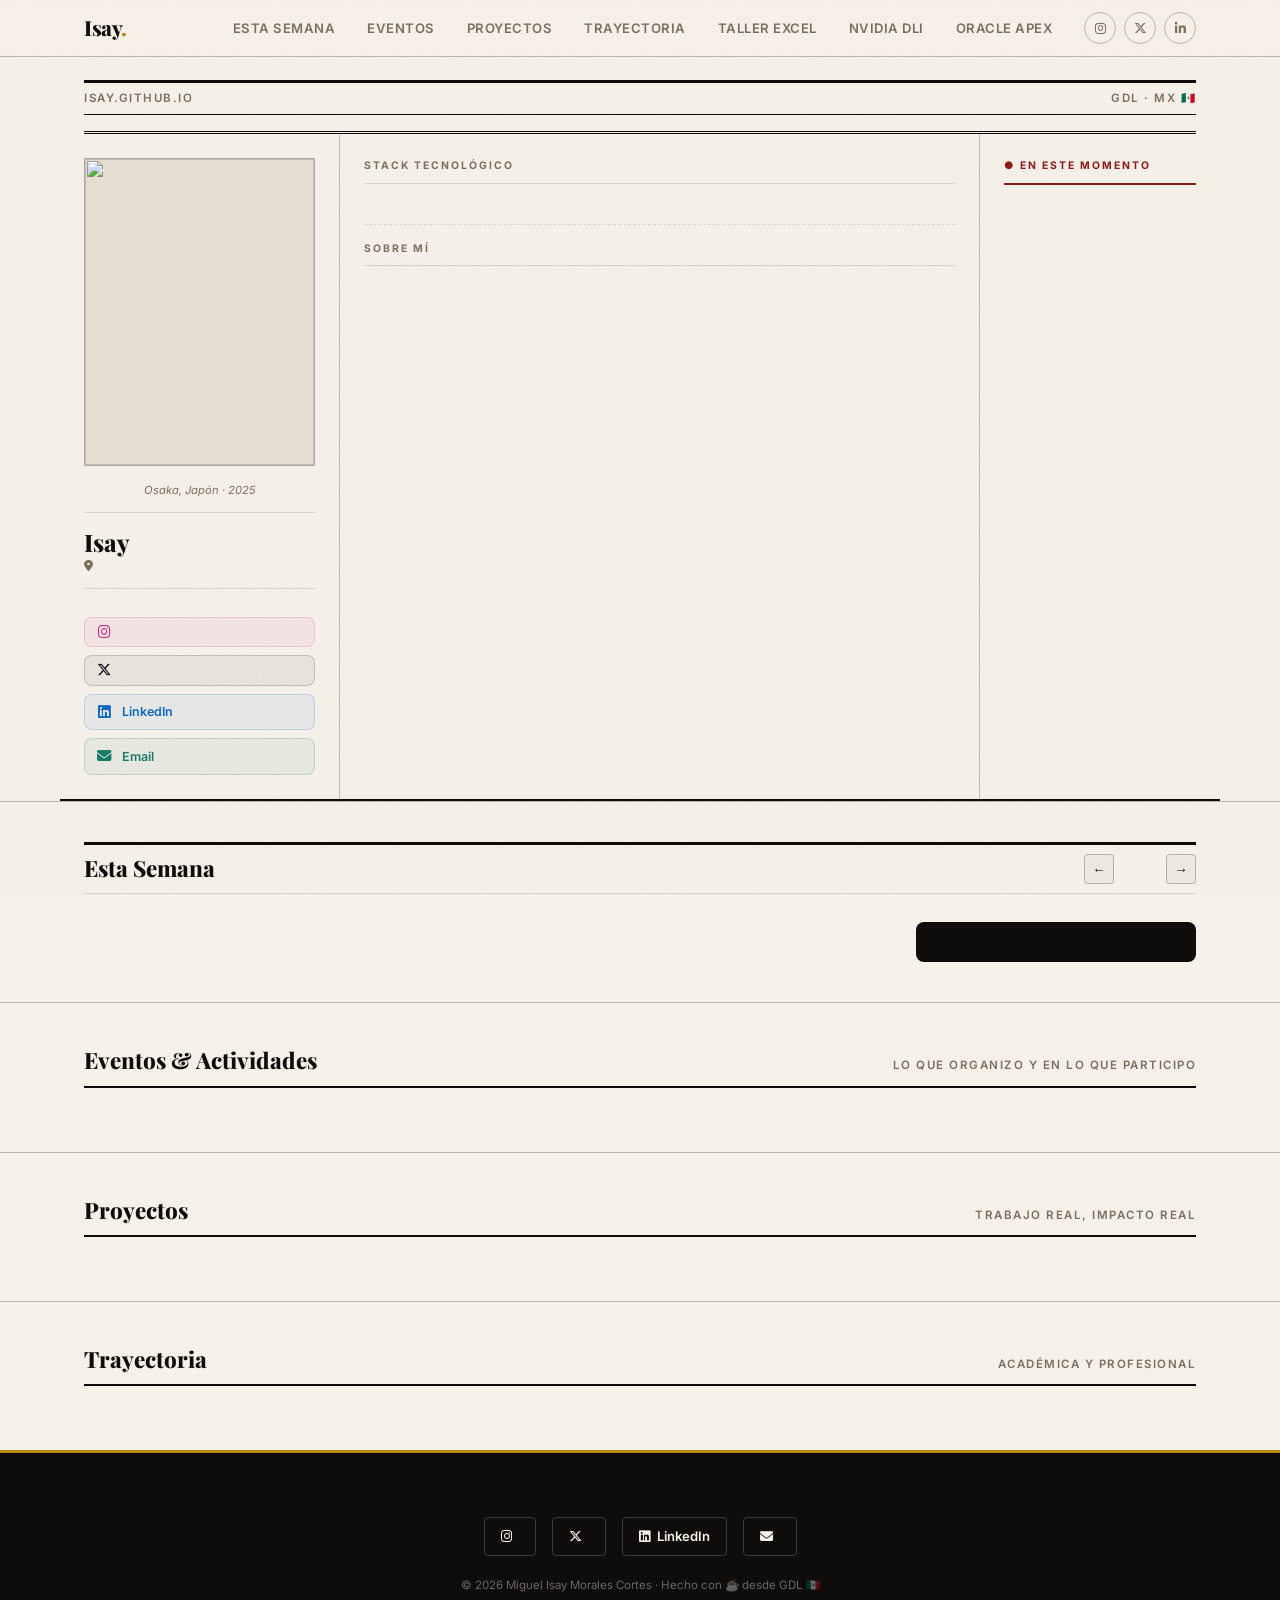
==== commit ba5ff407: "Add files via upload" ====
--- a/index.html
+++ b/index.html
@@ -1,280 +1,324 @@
 <!DOCTYPE html>
 <html lang="es">
-
 <head>
-  <meta charset="UTF-8" />
-  <meta name="viewport" content="width=device-width, initial-scale=1.0" />
+  <meta charset="UTF-8"/>
+  <meta name="viewport" content="width=device-width, initial-scale=1.0"/>
   <title>Isay — Data Science · GDL 🇲🇽</title>
-  <meta name="description" content="I work with models — the machine learning kind. Data Science · GDL 🇲🇽" />
-  <link rel="preconnect" href="https://fonts.googleapis.com" />
-  <link
-    href="https://fonts.googleapis.com/css2?family=Playfair+Display:ital,wght@0,700;0,800;0,900;1,700;1,800&family=Inter:wght@300;400;500;600;700&family=JetBrains+Mono:wght@400;500&display=swap"
-    rel="stylesheet" />
-  <link rel="stylesheet" href="https://cdnjs.cloudflare.com/ajax/libs/font-awesome/6.5.0/css/all.min.css" />
+  <meta name="description" content="I work with models — the machine learning kind. Data Science · GDL 🇲🇽"/>
+  <link rel="preconnect" href="https://fonts.googleapis.com"/>
+  <link href="https://fonts.googleapis.com/css2?family=Playfair+Display:ital,wght@0,700;0,800;0,900;1,700;1,800&family=Inter:wght@300;400;500;600;700&family=JetBrains+Mono:wght@400;500&display=swap" rel="stylesheet"/>
+  <link rel="stylesheet" href="https://cdnjs.cloudflare.com/ajax/libs/font-awesome/6.5.0/css/all.min.css"/>
 </head>
-
 <body>
 
-  <script>
-    /* ═══════════════════════════════════════════════════════
-       ✏️  ZONA EDITABLE — todo el contenido está aquí
-       ═══════════════════════════════════════════════════════ */
-
-    const ISAY = {
-
-      /* ── IDENTIDAD ── */
-      nombre: "Isay",
-      nombre_completo: "Miguel Isay Morales Cortes",
-      headline: "I work with models — the machine learning kind.",
-      tagline: "Data Science · GDL 🇲🇽",
-      bio: "Estudiante de IA y Ciencia de Datos en CUGDL (UdeG). Me encanta trabajar con excel, pero mas enseñarlo(mandame mensaje y coordinamos una asesoria). me gusta conectar con personas que es guste la tecnologia, ver una buena pelicula o perderserse caminando escuchando una cancion (de preferencia twice)."coordinador\": Me puedes encontrar en el cine, programando, creando un dashboard,  armando una tabla dinamica o jugando una reta de futbol.
-
-La tecnología me interesa como medio, no como fin.Quiero que la gente brille más y tenga más y mejores oportunidades",
-
+<script>
+/* ═══════════════════════════════════════════════════════
+   ✏️  ZONA EDITABLE — todo el contenido está aquí
+   ═══════════════════════════════════════════════════════
+   Modifica solo este bloque. El diseño se actualiza solo.
+   Para agregar un evento/proyecto: copia un bloque
+   existente, pégalo y cambia los campos.
+   ═══════════════════════════════════════════════════════ */
+
+const ISAY = {
+
+  /* ── IDENTIDAD ── */
+  nombre:    "Isay",
+  nombre_completo: "Miguel Isay Morales Cortes",
+  headline:  "I work with models — the machine learning kind.",
+  tagline:   "Data Science · GDL 🇲🇽",
+  bio: "Estudiante de IA y Ciencia de Datos en CUGDL (UdeG). Construyo sistemas reales, organizo eventos tech y enseño lo que aprendo. Siempre al día en tecnología, IA y todo lo que viene."coordinador\": soy fan del anime y la cultura japonesa, consumo podcasts sobre tecnología e historia, edito videos, viajo cuando el presupuesto lo permite y tengo una relación complicada con mi backlog de videojuegos. Steam me juzga más de lo que me gustaría admitir.
+
+La tecnología me interesa como palanca, no como fin. Para que la gente aprenda más rápido, brille más y tenga más oportunidades de las que encontró cuando empezó.",
+
+  /* ── FOTO DE PERFIL ──
+     Pon tu foto como "img/profile.jpg" en tu repo de GitHub
+     y se mostrará automáticamente. */
   foto: "img/profile.jpg",
 
-      /* ── REDES ── */
-      instagram: "miguel_isay",
-      twitter: "miguel_isay",
-      linkedin: "miguel-morales7",
-      email: "123miguelisay@gmail.com",
-      ubicacion: "Guadalajara, Jalisco · México",
-
-      /* ── AHORA ── */
-      ahora: [
-        { icono: "🎓", texto: "Organizando NVIDIA DLI para 250 alumnos en CUGDL" },
-        { icono: "⚙️", texto: "Liderando implementación Odoo ERP en Vibamex" },
-        { icono: "📚", texto: "4er semestre de IA y Ciencia de Datos · UdeG" },
-        { icono: "🌐", texto: "Organizando visita a el bootcamp de oracle Ape" },
-        { icono: "", texto: "Dando clases de excel en el CUGDL" }
-
-      ],
-
-      /* ── EVENTOS ── */
-      eventos: [
+  /* ── REDES Y CONTACTO ── */
+  instagram: "miguel_isay",
+  twitter:   "miguel_isay",
+  linkedin:  "miguel-morales7",
+  email:     "123miguelisay@gmail.com",
+  ubicacion: "Guadalajara, Jalisco · México",
+
+  /* ── QUÉ ESTOY HACIENDO AHORA ──
+     Actualiza esto cada vez que cambies de proyecto o foco. */
+  ahora: [
+    { icono: "🎓", texto: "Organizando NVIDIA DLI para 250 alumnos en CUGDL" },
+    { icono: "⚙️", texto: "Liderando implementación Odoo ERP en Vibamex" },
+    { icono: "📚", texto: "3er semestre de IA y Ciencia de Datos · UdeG" },
+    { icono: "🌐", texto: "Repasando inglés y expandiendo redes internacionales" }
+  ],
+
+  /* ── EVENTOS Y ACTIVIDADES ──
+     ─────────────────────────────────────────────────────
+     Para agregar uno nuevo, copia este bloque:
+
+     ,{
+       tipo:        "evento",          // "evento" | "logro" | "taller"
+       destacado:   false,             // true = tarjeta grande
+       icono:       "🎯",
+       titulo:      "Nombre del evento",
+       fecha:       "2026",
+       lugar:       "Lugar",
+       descripcion: "Descripción.",
+       roles:       ["Tu rol"],
+       link:        "",                // URL o "" si no hay
+       link_texto:  "Ver más",
+       stats:       []                 // [{num:"X", label:"Y"}] o []
+     }
+     ───────────────────────────────────────────────────── */
+  eventos: [
+    {
+      tipo:        "evento",
+      destacado:   false,
+      icono:       "🔴",
+      titulo:      "Oracle APEX Bootcamp 2026 · GDL",
+      fecha:       "2026",
+      lugar:       "Oracle MDC · Guadalajara",
+      descripcion: "Coordiné la asistencia de la comunidad CUGDL al bootcamp oficial de Oracle APEX en Guadalajara — una jornada intensiva de desarrollo low-code con IA generativa, REST services, UX y seguridad, con Product Managers de Oracle.",
+      roles:       ["Coordinador de comunidad", "Asistente"],
+      link:        "oracle-apex/index.html",
+      link_texto:  "Leer artículo",
+      stats:       []
+    },
+    {
+      tipo:        "evento",
+      destacado:   true,
+      icono:       "🤖",
+      titulo:      "Fundamentos del Deep Learning — CUGDL × NVIDIA",
+      fecha:       "2025 — 2026",
+      lugar:       "CUGDL, Universidad de Guadalajara · Puerto Vallarta",
+      descripcion: "Apoyo en la organización del curso oficial de NVIDIA DLI para 250 alumnos de 5 carreras del CUGDL. El objetivo: que cualquier estudiante, sin importar su carrera, pueda certificarse en Deep Learning.",
+      roles:       ["Organizador", "Participante", "Difusor"],
+      link:        "nvidia-dli/index.html",
+      link_texto:  "Ver portal del curso",
+      stats:       [
+        { num: "250",  label: "Lugares" },
+        { num: "5",    label: "Carreras" },
+        { num: "8h",   label: "Duración" },
+        { num: "1",    label: "Certificación" }
+      ]
+    },
+    {
+      tipo:        "taller",
+      destacado:   false,
+      icono:       "📗",
+      titulo:      "Taller de Excel · Edición 2026",
+      fecha:       "2026",
+      lugar:       "CUGDL",
+      descripcion: "Lorem ipsum dolor sit amet, consectetur adipiscing elit. Sed do eiusmod tempor incididunt ut labore et dolore magna aliqua — próximamente más información sobre este taller.",
+      roles:       ["Instructor"],
+      link:        "taller-excel/index.html",
+      link_texto:  "Ver clases",
+      stats:       []
+    },
+    {
+      tipo:        "taller",
+      destacado:   false,
+      icono:       "📊",
+      titulo:      "Taller Excel Avanzado & Power BI",
+      fecha:       "2023 — 2024",
+      lugar:       "CUGDL",
+      descripcion: "Capacité a más de 60 estudiantes en herramientas de análisis de datos y visualización profesional.",
+      roles:       ["Instructor"],
+      link:        "",
+      link_texto:  "",
+      stats:       []
+    },
+    {
+      tipo:        "logro",
+      destacado:   false,
+      icono:       "🏆",
+      titulo:      "Programa PEEES — UdeG",
+      fecha:       "2024",
+      lugar:       "Universidad de Guadalajara",
+      descripcion: "Seleccionado por alto potencial de liderazgo y desempeño académico sobresaliente.",
+      roles:       ["Becario PEEES"],
+      link:        "",
+      link_texto:  "",
+      stats:       []
+    },
+    {
+      tipo:        "evento",
+      destacado:   false,
+      icono:       "✈️",
+      titulo:      "Expo Osaka 2025 — Japón",
+      fecha:       "2025",
+      lugar:       "Osaka, Japón",
+      descripcion: "Visité la Exposición Universal de Osaka para explorar las últimas tendencias en tecnología, innovación y el futuro que se está construyendo.",
+      roles:       ["Visitante", "Explorador tech"],
+      link:        "",
+      link_texto:  "",
+      stats:       []
+    }
+  ],
+
+  /* ── PROYECTOS ── */
+  proyectos: [
+    {
+      icono:       "⚙️",
+      titulo:      "Implementación Odoo ERP",
+      org:         "Vibamex · 2025–Presente",
+      descripcion: "Lidero la transformación digital completa: reingeniería de procesos, arquitectura de datos, ETL y dashboards para la mesa directiva.",
+      tags:        ["Odoo", "ETL", "Power BI", "SQL"],
+      link:        ""
+    },
+    {
+      icono:       "🎓",
+      titulo:      "Repositorio NVIDIA DLI",
+      org:         "CUGDL · 2025–2026",
+      descripcion: "7 notebooks pedagógicos de Deep Learning para 250 alumnos. Portal web con ruta de aprendizaje desde nivel cero hasta certificación oficial.",
+      tags:        ["TensorFlow", "Python", "Deep Learning"],
+      link:        "nvidia-dli/index.html"
+    },
+    {
+      icono:       "📈",
+      titulo:      "Análisis y Estrategia Digital",
+      org:         "MiMoDev · 2022–2025",
+      descripcion: "KPIs, dashboards estratégicos y reportes de datos para optimizar decisiones de negocio.",
+      tags:        ["Power BI", "Tableau", "Analytics"],
+      link:        ""
+    }
+  ],
+
+  /* ── TRAYECTORIA ── */
+  trayectoria: [
+    { fecha: "2025–2026", titulo: "Co-organizador NVIDIA DLI",         org: "CUGDL, UdeG",              icono: "🤖" },
+    { fecha: "2025–hoy",  titulo: "Líder de Proyecto — Odoo ERP",      org: "Vibamex",                   icono: "⚙️" },
+    { fecha: "2024–hoy",  titulo: "Lic. IA y Ciencia de los Datos",    org: "CUGDL, Universidad de GDL", icono: "🎓" },
+    { fecha: "2022–2025", titulo: "Analista de Datos",                  org: "MiMoDev",                   icono: "📊" },
+    { fecha: "2025",      titulo: "Expo Osaka · Japón",                 org: "Osaka, Japón",              icono: "✈️" },
+    { fecha: "2017–2022", titulo: "Lic. Negocios Internacionales",      org: "Universidad de GDL",        icono: "🌐" }
+  ],
+
+  /* ── SKILLS ── */
+  skills: ["Python","SQL","TensorFlow","Power BI","Odoo ERP","ETL","Jupyter","Deep Learning","Pandas","Excel Avanzado","Tableau","Data Architecture"],
+
+  /* ── ESTA SEMANA ──
+     ─────────────────────────────────────────────────────
+     REGLA: NUNCA borres un volumen anterior. Solo AGREGA
+     uno nuevo al INICIO del array (index 0 = más reciente).
+     La página mostrará el más reciente por defecto y las
+     flechas ◀ ▶ permiten navegar el historial completo.
+
+     Para agregar la semana nueva, COPIA este bloque y
+     pégalo ANTES del volumen anterior, separado por coma:
+     {
+       numero:   "Vol. 02",
+       fecha:    "Semana del DD de Mes de AAAA",
+       intro:    "Frase de apertura de la semana.",
+       noticias: [
+         { titulo: "...", fuente: "Fuente · Fecha", desc: "..." },
+         { titulo: "...", fuente: "Fuente · Fecha", desc: "..." },
+         { titulo: "...", fuente: "Fuente · Fecha", desc: "..." }
+       ],
+       pelicula: { titulo: "...", año: "AAAA", nota: "..." }
+     }
+     ───────────────────────────────────────────────────── */
+  semanas: [
+    /* ── VOL. 00 — Plantilla inicial (no borrar) ── */
+    {
+      numero:   "Vol. 00",
+      fecha:    "Semana de ejemplo · 2026",
+      intro:    "Lorem ipsum dolor sit amet, consectetur adipiscing elit. Sed do eiusmod tempor incididunt ut labore et dolore magna aliqua.",
+      noticias: [
         {
-          tipo: "evento",
-          destacado: false,
-          icono: "🔴",
-          titulo: "Oracle APEX Bootcamp 2026 · GDL",
-          fecha: "2026",
-          lugar: "Oracle MDC · Guadalajara",
-          descripcion: "Coordiné la asistencia de la comunidad CUGDL al bootcamp oficial de Oracle APEX en Guadalajara — una jornada intensiva de desarrollo low-code con IA generativa, REST services, UX y seguridad, con Product Managers de Oracle.",
-          roles: ["Coordinador de comunidad", "Asistente"],
-          link: "oracle-apex/index.html",
-          link_texto: "Leer artículo",
-          stats: []
+          titulo: "Lorem ipsum noticia uno",
+          fuente: "Fuente · Fecha",
+          desc:   "Lorem ipsum dolor sit amet, consectetur adipiscing elit. Ut enim ad minim veniam, quis nostrud exercitation ullamco laboris."
         },
         {
-          tipo: "evento",
-          destacado: true,
-          icono: "🤖",
-          titulo: "Fundamentos del Deep Learning — CUGDL × NVIDIA",
-          fecha: "2025 — 2026",
-          lugar: "CUGDL, Universidad de Guadalajara · Puerto Vallarta",
-          descripcion: "Apoyo en la organización del curso oficial de NVIDIA DLI para 250 alumnos de 5 carreras del CUGDL. El objetivo: que cualquier estudiante, sin importar su carrera, pueda certificarse en Deep Learning.",
-          roles: ["Organizador", "Participante", "Difusor"],
-          link: "nvidia-dli/index.html",
-          link_texto: "Ver portal del curso",
-          stats: [
-            { num: "250", label: "Lugares" },
-            { num: "5", label: "Carreras" },
-            { num: "8h", label: "Duración" },
-            { num: "1", label: "Certificación" }
-          ]
+          titulo: "Lorem ipsum noticia dos",
+          fuente: "Fuente · Fecha",
+          desc:   "Duis aute irure dolor in reprehenderit in voluptate velit esse cillum dolore eu fugiat nulla pariatur."
         },
         {
-          tipo: "taller",
-          destacado: false,
-          icono: "📗",
-          titulo: "Taller de Excel · Edición 2026",
-          fecha: "2026",
-          lugar: "CUGDL",
-          descripcion: "Lorem ipsum dolor sit amet, consectetur adipiscing elit. Sed do eiusmod tempor incididunt ut labore et dolore magna aliqua — próximamente más información sobre este taller.",
-          roles: ["Instructor"],
-          link: "taller-excel/index.html",
-          link_texto: "Ver clases",
-          stats: []
-        },
-        {
-          tipo: "taller",
-          destacado: false,
-          icono: "📊",
-          titulo: "Taller Excel Avanzado & Power BI",
-          fecha: "2023 — 2024",
-          lugar: "CUGDL",
-          descripcion: "Capacité a más de 60 estudiantes en herramientas de análisis de datos y visualización profesional.",
-          roles: ["Instructor"],
-          link: "",
-          link_texto: "",
-          stats: []
-        },
-        {
-          tipo: "logro",
-          destacado: false,
-          icono: "🏆",
-          titulo: "Programa PEEES — UdeG",
-          fecha: "2024",
-          lugar: "Universidad de Guadalajara",
-          descripcion: "Seleccionado por alto potencial de liderazgo y desempeño académico sobresaliente.",
-          roles: ["Becario PEEES"],
-          link: "",
-          link_texto: "",
-          stats: []
-        },
-        {
-          tipo: "evento",
-          destacado: false,
-          icono: "✈️",
-          titulo: "Expo Osaka 2025 — Japón",
-          fecha: "2025",
-          lugar: "Osaka, Japón",
-          descripcion: "Visité la Exposición Universal de Osaka para explorar las últimas tendencias en tecnología, innovación y el futuro que se está construyendo.",
-          roles: ["Visitante", "Explorador tech"],
-          link: "",
-          link_texto: "",
-          stats: []
+          titulo: "Lorem ipsum noticia tres",
+          fuente: "Fuente · Fecha",
+          desc:   "Excepteur sint occaecat cupidatat non proident, sunt in culpa qui officia deserunt mollit anim id est laborum."
         }
       ],
-
-      /* ── PROYECTOS ── */
-      proyectos: [
-        {
-          icono: "⚙️",
-          titulo: "Implementación Odoo ERP",
-          org: "Vibamex · 2025–Presente",
-          descripcion: "Lidero la transformación digital completa: reingeniería de procesos, arquitectura de datos, ETL y dashboards para la mesa directiva.",
-          tags: ["Odoo", "ETL", "Power BI", "SQL"],
-          link: ""
-        },
-        {
-          icono: "🎓",
-          titulo: "Repositorio NVIDIA DLI",
-          org: "CUGDL · 2025–2026",
-          descripcion: "7 notebooks pedagógicos de Deep Learning para 250 alumnos. Portal web con ruta de aprendizaje desde nivel cero hasta certificación oficial.",
-          tags: ["TensorFlow", "Python", "Deep Learning"],
-          link: "nvidia-dli/index.html"
-        },
-        {
-          icono: "📈",
-          titulo: "Análisis y Estrategia Digital",
-          org: "MiMoDev · 2022–2025",
-          descripcion: "KPIs, dashboards estratégicos y reportes de datos para optimizar decisiones de negocio.",
-          tags: ["Power BI", "Tableau", "Analytics"],
-          link: ""
-        }
-      ],
-
-      /* ── TRAYECTORIA ── */
-      trayectoria: [
-        { fecha: "2025–2026", titulo: "Co-organizador NVIDIA DLI", org: "CUGDL, UdeG", icono: "🤖" },
-        { fecha: "2025–hoy", titulo: "Líder de Proyecto — Odoo ERP", org: "Vibamex", icono: "⚙️" },
-        { fecha: "2024–hoy", titulo: "Lic. IA y Ciencia de los Datos", org: "CUGDL, Universidad de GDL", icono: "🎓" },
-        { fecha: "2022–2025", titulo: "Analista de Datos", org: "MiMoDev", icono: "📊" },
-        { fecha: "2025", titulo: "Expo Osaka · Japón", org: "Osaka, Japón", icono: "✈️" },
-        { fecha: "2017–2022", titulo: "Lic. Negocios Internacionales", org: "Universidad de GDL", icono: "🌐" }
-      ],
-
-      /* ── SKILLS ── */
-      skills: ["Python", "SQL", "TensorFlow", "Power BI", "Odoo ERP", "ETL", "Jupyter", "Deep Learning", "Pandas", "Excel Avanzado", "Tableau", "Data Architecture"],
-
-      /* ── ESTA SEMANA ──
-         REGLA: NUNCA borres un volumen anterior. Solo AGREGA uno nuevo al INICIO del array.
-         El más reciente va en index 0. Las flechas ◀ ▶ permiten navegar el historial. */
-      semanas: [
-        {
-          numero: "Vol. 00",
-          fecha: "Semana de ejemplo · 2026",
-          intro: "Lorem ipsum dolor sit amet, consectetur adipiscing elit. Sed do eiusmod tempor incididunt ut labore et dolore magna aliqua.",
-          noticias: [
-            {
-              titulo: "Lorem ipsum noticia uno",
-              fuente: "Fuente · Fecha",
-              desc: "Lorem ipsum dolor sit amet, consectetur adipiscing elit. Ut enim ad minim veniam, quis nostrud exercitation ullamco laboris."
-            },
-            {
-              titulo: "Lorem ipsum noticia dos",
-              fuente: "Fuente · Fecha",
-              desc: "Duis aute irure dolor in reprehenderit in voluptate velit esse cillum dolore eu fugiat nulla pariatur."
-            },
-            {
-              titulo: "Lorem ipsum noticia tres",
-              fuente: "Fuente · Fecha",
-              desc: "Excepteur sint occaecat cupidatat non proident, sunt in culpa qui officia deserunt mollit anim id est laborum."
-            }
-          ],
-          pelicula: {
-            titulo: "Lorem Ipsum: La Película",
-            año: "0000",
-            nota: "Lorem ipsum dolor sit amet — consectetur adipiscing elit, sed do eiusmod tempor incididunt."
-          }
-        }
-      ]
-
-    }; /* ← fin de la zona editable */
-
-
-    /* ═══════════════════════════════════════════════════════
-       🎨  MOTOR DE RENDER — no tocar
-       ═══════════════════════════════════════════════════════ */
-    document.addEventListener('DOMContentLoaded', () => {
-
-      const esc = s => String(s).replace(/&/g, '&amp;').replace(/</g, '&lt;').replace(/>/g, '&gt;');
-      const safe = s => String(s);
-
-      document.title = `${ISAY.nombre} — ${ISAY.tagline}`;
-
-      const days = ['Domingo', 'Lunes', 'Martes', 'Miércoles', 'Jueves', 'Viernes', 'Sábado'];
-      const months = ['Enero', 'Febrero', 'Marzo', 'Abril', 'Mayo', 'Junio', 'Julio', 'Agosto', 'Septiembre', 'Octubre', 'Noviembre', 'Diciembre'];
-      const now = new Date();
-      document.getElementById('mast-date').textContent =
-        `${days[now.getDay()]}, ${now.getDate()} de ${months[now.getMonth()]} de ${now.getFullYear()}`;
-
-      document.getElementById('profile-img').src = ISAY.foto;
-      document.getElementById('profile-img').alt = ISAY.nombre_completo;
-      document.getElementById('hero-nombre').textContent = ISAY.nombre;
-      document.getElementById('hero-headline').textContent = ISAY.headline;
-      document.getElementById('hero-tagline').textContent = ISAY.tagline;
-      document.getElementById('hero-bio').textContent = ISAY.bio;
-      document.getElementById('hero-ubicacion').textContent = ISAY.ubicacion;
-
-      const socLinks = {
-        'soc-ig': `https://www.instagram.com/${ISAY.instagram}/`,
-        'soc-x': `https://x.com/${ISAY.twitter}`,
-        'soc-li': `https://www.linkedin.com/in/${ISAY.linkedin}`,
-        'soc-mail': `mailto:${ISAY.email}`,
-        'nav-ig': `https://www.instagram.com/${ISAY.instagram}/`,
-        'nav-x': `https://x.com/${ISAY.twitter}`,
-        'nav-li': `https://www.linkedin.com/in/${ISAY.linkedin}`
-      };
-      Object.entries(socLinks).forEach(([id, href]) => {
-        const el = document.getElementById(id);
-        if (el) el.href = href;
-      });
-      document.getElementById('soc-ig-label').textContent = `@${ISAY.instagram}`;
-      document.getElementById('soc-x-label').textContent = `@${ISAY.twitter}`;
-      document.getElementById('footer-ig').textContent = `@${ISAY.instagram}`;
-      document.getElementById('footer-x').textContent = `@${ISAY.twitter}`;
-      document.getElementById('footer-nombre').textContent = ISAY.nombre_completo;
-      document.getElementById('footer-tagline').textContent = ISAY.tagline;
-      document.getElementById('footer-email').href = `mailto:${ISAY.email}`;
-      document.getElementById('footer-email').textContent = ISAY.email;
-
-      document.getElementById('ahora-list').innerHTML = ISAY.ahora.map(a =>
-        `<div class="ahora-item"><span class="ahora-icono">${a.icono}</span><span>${esc(a.texto)}</span></div>`
-      ).join('');
-
-      document.getElementById('skills-list').innerHTML = ISAY.skills.map(s =>
-        `<span class="skill-tag">${esc(s)}</span>`
-      ).join('');
-
-      /* eventos destacados */
-      const destContainer = document.getElementById('eventos-destacados');
-      ISAY.eventos.filter(e => e.destacado).forEach(ev => {
-        const statsHTML = ev.stats.length ? `<div class="ev-stats">${ev.stats.map(s => `<div class="ev-stat"><span class="ev-stat-num">${esc(s.num)}</span><span class="ev-stat-label">${esc(s.label)}</span></div>`).join('')}</div>` : '';
-        const rolesHTML = ev.roles.map(r => `<span class="role-chip">${esc(r)}</span>`).join('');
-        const linkHTML = ev.link ? `<a href="${esc(ev.link)}" class="ev-cta"><i class="fas fa-arrow-right"></i> ${esc(ev.link_texto || 'Ver más')}</a>` : '';
-        destContainer.innerHTML += `
+      pelicula: {
+        titulo: "Lorem Ipsum: La Película",
+        año:    "0000",
+        nota:   "Lorem ipsum dolor sit amet — consectetur adipiscing elit, sed do eiusmod tempor incididunt."
+      }
+    }
+  ]
+
+}; /* ← fin de la zona editable */
+
+
+/* ═══════════════════════════════════════════════════════
+   🎨  MOTOR DE RENDER — no tocar
+   ═══════════════════════════════════════════════════════ */
+document.addEventListener('DOMContentLoaded', () => {
+
+  const esc = s => String(s).replace(/&/g,'&amp;').replace(/</g,'&lt;').replace(/>/g,'&gt;');
+  const safe = s => String(s);
+
+  /* ── meta ── */
+  document.title = `${ISAY.nombre} — ${ISAY.tagline}`;
+
+  /* ── masthead date ── */
+  const days = ['Domingo','Lunes','Martes','Miércoles','Jueves','Viernes','Sábado'];
+  const months = ['Enero','Febrero','Marzo','Abril','Mayo','Junio','Julio','Agosto','Septiembre','Octubre','Noviembre','Diciembre'];
+  const now = new Date();
+  document.getElementById('mast-date').textContent =
+    `${days[now.getDay()]}, ${now.getDate()} de ${months[now.getMonth()]} de ${now.getFullYear()}`;
+
+  /* ── profile ── */
+  document.getElementById('profile-img').src = ISAY.foto;
+  document.getElementById('profile-img').alt = ISAY.nombre_completo;
+  document.getElementById('hero-nombre').textContent  = ISAY.nombre;
+  document.getElementById('hero-headline').textContent = ISAY.headline;
+  document.getElementById('hero-tagline').textContent  = ISAY.tagline;
+  document.getElementById('hero-bio').textContent      = ISAY.bio;
+  document.getElementById('hero-ubicacion').textContent = ISAY.ubicacion;
+
+  /* ── social links ── */
+  const socLinks = {
+    'soc-ig':  `https://www.instagram.com/${ISAY.instagram}/`,
+    'soc-x':   `https://x.com/${ISAY.twitter}`,
+    'soc-li':  `https://www.linkedin.com/in/${ISAY.linkedin}`,
+    'soc-mail':`mailto:${ISAY.email}`,
+    'nav-ig':  `https://www.instagram.com/${ISAY.instagram}/`,
+    'nav-x':   `https://x.com/${ISAY.twitter}`,
+    'nav-li':  `https://www.linkedin.com/in/${ISAY.linkedin}`
+  };
+  Object.entries(socLinks).forEach(([id,href]) => {
+    const el = document.getElementById(id);
+    if(el) el.href = href;
+  });
+  document.getElementById('soc-ig-label').textContent  = `@${ISAY.instagram}`;
+  document.getElementById('soc-x-label').textContent   = `@${ISAY.twitter}`;
+  document.getElementById('footer-ig').textContent     = `@${ISAY.instagram}`;
+  document.getElementById('footer-x').textContent      = `@${ISAY.twitter}`;
+  document.getElementById('footer-nombre').textContent = ISAY.nombre_completo;
+  document.getElementById('footer-tagline').textContent = ISAY.tagline;
+  document.getElementById('footer-email').href         = `mailto:${ISAY.email}`;
+  document.getElementById('footer-email').textContent  = ISAY.email;
+
+  /* ── ahora ── */
+  document.getElementById('ahora-list').innerHTML = ISAY.ahora.map(a =>
+    `<div class="ahora-item"><span class="ahora-icono">${a.icono}</span><span>${esc(a.texto)}</span></div>`
+  ).join('');
+
+  /* ── skills ── */
+  document.getElementById('skills-list').innerHTML = ISAY.skills.map(s =>
+    `<span class="skill-tag">${esc(s)}</span>`
+  ).join('');
+
+  /* ── eventos destacados ── */
+  const destContainer = document.getElementById('eventos-destacados');
+  ISAY.eventos.filter(e=>e.destacado).forEach(ev => {
+    const statsHTML = ev.stats.length ? `<div class="ev-stats">${ev.stats.map(s=>`<div class="ev-stat"><span class="ev-stat-num">${esc(s.num)}</span><span class="ev-stat-label">${esc(s.label)}</span></div>`).join('')}</div>` : '';
+    const rolesHTML = ev.roles.map(r=>`<span class="role-chip">${esc(r)}</span>`).join('');
+    const linkHTML  = ev.link ? `<a href="${esc(ev.link)}" class="ev-cta"><i class="fas fa-arrow-right"></i> ${esc(ev.link_texto||'Ver más')}</a>` : '';
+    destContainer.innerHTML += `
       <article class="ev-featured reveal">
         <div class="ev-featured-label"><i class="fas fa-star"></i> Evento destacado</div>
         <div class="ev-featured-inner">
@@ -292,13 +336,13 @@
           </div>
         </div>
       </article>`;
-      });
-
-      /* eventos normales */
-      const gridContainer = document.getElementById('eventos-grid');
-      ISAY.eventos.filter(e => !e.destacado).forEach(ev => {
-        const linkHTML = ev.link ? `<a href="${esc(ev.link)}" class="card-link" target="${ev.link.startsWith('http') ? '_blank' : '_self'}"><i class="fas fa-external-link-alt"></i> ${esc(ev.link_texto)}</a>` : '';
-        gridContainer.innerHTML += `
+  });
+
+  /* ── eventos normales ── */
+  const gridContainer = document.getElementById('eventos-grid');
+  ISAY.eventos.filter(e=>!e.destacado).forEach(ev => {
+    const linkHTML = ev.link ? `<a href="${esc(ev.link)}" class="card-link" target="${ev.link.startsWith('http')?'_blank':'_self'}"><i class="fas fa-external-link-alt"></i> ${esc(ev.link_texto)}</a>` : '';
+    gridContainer.innerHTML += `
       <article class="content-card reveal">
         <div class="card-icon">${ev.icono}</div>
         <div class="card-chip">${esc(ev.tipo)}</div>
@@ -307,14 +351,14 @@
         <p class="card-desc">${safe(ev.descripcion)}</p>
         ${linkHTML}
       </article>`;
-      });
-
-      /* proyectos */
-      const projContainer = document.getElementById('proyectos-grid');
-      ISAY.proyectos.forEach(p => {
-        const tagsHTML = p.tags.map(t => `<span class="mini-tag">${esc(t)}</span>`).join('');
-        const linkHTML = p.link ? `<a href="${esc(p.link)}" class="card-link"><i class="fas fa-arrow-right"></i> Ver proyecto</a>` : '';
-        projContainer.innerHTML += `
+  });
+
+  /* ── proyectos ── */
+  const projContainer = document.getElementById('proyectos-grid');
+  ISAY.proyectos.forEach(p => {
+    const tagsHTML = p.tags.map(t=>`<span class="mini-tag">${esc(t)}</span>`).join('');
+    const linkHTML = p.link ? `<a href="${esc(p.link)}" class="card-link"><i class="fas fa-arrow-right"></i> Ver proyecto</a>` : '';
+    projContainer.innerHTML += `
       <article class="content-card reveal">
         <div class="card-icon">${p.icono}</div>
         <div class="card-chip">proyecto</div>
@@ -324,10 +368,10 @@
         <div class="mini-tags">${tagsHTML}</div>
         ${linkHTML}
       </article>`;
-      });
-
-      /* trayectoria */
-      document.getElementById('trayectoria-list').innerHTML = ISAY.trayectoria.map(t => `
+  });
+
+  /* ── trayectoria ── */
+  document.getElementById('trayectoria-list').innerHTML = ISAY.trayectoria.map(t => `
     <div class="tl-item reveal">
       <div class="tl-icono">${t.icono}</div>
       <div class="tl-content">
@@ -337,1215 +381,771 @@
       </div>
     </div>`).join('');
 
-      /* esta semana con navegación */
-      if (ISAY.semanas && ISAY.semanas.length > 0) {
-        const all = ISAY.semanas;
-        let idx = 0;
-
-        function renderSemana(i) {
-          const s = all[i];
-          document.getElementById('semana-vol').textContent = s.numero;
-          document.getElementById('semana-fecha').textContent = s.fecha;
-          document.getElementById('semana-intro').textContent = s.intro;
-          document.getElementById('semana-counter').textContent = `${all.length - i} / ${all.length}`;
-
-          document.getElementById('semana-noticias').innerHTML = s.noticias.map(n => `
+  /* ── esta semana (con navegación de volúmenes) ── */
+  if (ISAY.semanas && ISAY.semanas.length > 0) {
+    const all = ISAY.semanas;   // índice 0 = más reciente
+    let idx = 0;                // empezamos en el más reciente
+
+    function renderSemana(i) {
+      const s = all[i];
+      document.getElementById('semana-vol').textContent     = s.numero;
+      document.getElementById('semana-fecha').textContent   = s.fecha;
+      document.getElementById('semana-intro').textContent   = s.intro;
+      document.getElementById('semana-counter').textContent =
+        `${all.length - i} / ${all.length}`;
+
+      document.getElementById('semana-noticias').innerHTML = s.noticias.map(n => `
         <div class="noticia-card">
           <div class="noticia-titulo">${esc(n.titulo)}</div>
           <div class="noticia-fuente">${esc(n.fuente)}</div>
           <p class="noticia-desc">${esc(n.desc)}</p>
         </div>`).join('');
 
-          document.getElementById('semana-peli').innerHTML = s.pelicula ? `
+      document.getElementById('semana-peli').innerHTML = s.pelicula ? `
         <div class="peli-eyebrow">🎬 Película de la semana</div>
         <div class="peli-titulo">${esc(s.pelicula.titulo)}</div>
         <div class="peli-año">${esc(s.pelicula.año)}</div>
         <p class="peli-nota">${esc(s.pelicula.nota)}</p>` : '';
 
-          document.getElementById('semana-prev').disabled = (i >= all.length - 1);
-          document.getElementById('semana-next').disabled = (i <= 0);
-        }
-
-        renderSemana(0);
-
-        document.getElementById('semana-prev').addEventListener('click', () => {
-          if (idx < all.length - 1) { idx++; renderSemana(idx); }
-        });
-        document.getElementById('semana-next').addEventListener('click', () => {
-          if (idx > 0) { idx--; renderSemana(idx); }
-        });
-      }
-
-      /* reveal on scroll */
-      const obs = new IntersectionObserver(
-        entries => entries.forEach(e => { if (e.isIntersecting) e.target.classList.add('visible'); }),
-        { threshold: 0.08 }
-      );
-      document.querySelectorAll('.reveal').forEach(el => obs.observe(el));
-
-      /* mobile nav */
-      document.getElementById('nav-toggle').addEventListener('click', () => {
-        document.getElementById('nav-menu').classList.toggle('open');
-      });
-      document.querySelectorAll('#nav-menu a').forEach(a => a.addEventListener('click', () => {
-        document.getElementById('nav-menu').classList.remove('open');
-      }));
+      // estado de los botones
+      document.getElementById('semana-prev').disabled = (i >= all.length - 1);
+      document.getElementById('semana-next').disabled = (i <= 0);
+    }
+
+    renderSemana(0);
+
+    document.getElementById('semana-prev').addEventListener('click', () => {
+      if (idx < all.length - 1) { idx++; renderSemana(idx); }
     });
-  </script>
-
-  <style>
-    :root {
-      --ink: #0e0d0b;
-      --paper: #f5f0e8;
-      --paper2: #ede8de;
-      --paper3: #e4ddd0;
-      --gold: #b8860b;
-      --gold-lt: #d4a843;
-      --muted: #7a7060;
-      --teal: #1a7a68;
-      --red: #8b1a1a;
-      --border: rgba(14, 13, 11, 0.12);
-      --border-strong: rgba(14, 13, 11, 0.25);
-      --shadow: 0 2px 16px rgba(14, 13, 11, 0.08);
-      --r: 8px;
-    }
-
-    *,
-    *::before,
-    *::after {
-      margin: 0;
-      padding: 0;
-      box-sizing: border-box;
-    }
-
-    html {
-      scroll-behavior: smooth;
-      font-size: 16px;
-    }
-
-    body {
-      font-family: 'Inter', sans-serif;
-      background: var(--paper);
-      color: var(--ink);
-      line-height: 1.6;
-      overflow-x: hidden;
-      position: relative;
-    }
-
-    body::before {
-      content: '';
-      position: fixed;
-      inset: 0;
-      z-index: 0;
-      pointer-events: none;
-      background-image: url("data:image/svg+xml,%3Csvg viewBox='0 0 256 256' xmlns='http://www.w3.org/2000/svg'%3E%3Cfilter id='noise'%3E%3CfeTurbulence type='fractalNoise' baseFrequency='0.9' numOctaves='4' stitchTiles='stitch'/%3E%3C/filter%3E%3Crect width='100%25' height='100%25' filter='url(%23noise)' opacity='1'/%3E%3C/svg%3E");
-      opacity: 0.025;
-      background-size: 180px;
-    }
-
-    * {
-      position: relative;
-      z-index: 1;
-    }
-
-    ::-webkit-scrollbar {
-      width: 5px;
-    }
-
-    ::-webkit-scrollbar-track {
-      background: var(--paper2);
-    }
-
-    ::-webkit-scrollbar-thumb {
-      background: var(--gold);
-      border-radius: 3px;
-    }
-
-    /* ── NAV ── */
-    .nav-wrap {
-      position: fixed;
-      top: 0;
-      width: 100%;
-      z-index: 100;
-      background: rgba(245, 240, 232, 0.94);
-      backdrop-filter: blur(12px);
-      border-bottom: 1px solid var(--border-strong);
-    }
-
-    .nav-inner {
-      max-width: 1160px;
-      margin: 0 auto;
-      display: flex;
-      align-items: center;
-      justify-content: space-between;
-      padding: 0 1.5rem;
-      height: 56px;
-    }
-
-    .nav-brand {
-      font-family: 'Playfair Display', serif;
-      font-weight: 800;
-      font-size: 1.3rem;
-      color: var(--ink);
-      text-decoration: none;
-      letter-spacing: -0.5px;
-    }
-
-    .nav-brand span {
-      color: var(--gold);
-    }
-
-    .nav-links-wrap {
-      display: flex;
-      align-items: center;
-      gap: 1.5rem;
-    }
-
-    #nav-menu {
-      display: flex;
-      gap: 1.5rem;
-      list-style: none;
-    }
-
-    #nav-menu a {
-      font-size: .78rem;
-      font-weight: 600;
-      color: var(--muted);
-      text-decoration: none;
-      letter-spacing: .5px;
-      text-transform: uppercase;
-      transition: color .2s;
-    }
-
-    #nav-menu a:hover {
-      color: var(--gold);
-    }
-
-    .nav-socials {
-      display: flex;
-      gap: .5rem;
-    }
-
-    .nav-socials a {
-      width: 32px;
-      height: 32px;
-      border-radius: 50%;
-      display: flex;
-      align-items: center;
-      justify-content: center;
-      font-size: .8rem;
-      text-decoration: none;
-      color: var(--muted);
-      border: 1px solid var(--border-strong);
-      transition: all .2s;
-    }
-
-    .nav-socials a:hover {
-      background: var(--ink);
-      color: var(--paper);
-      border-color: var(--ink);
-    }
-
-    #nav-toggle {
-      display: none;
-      background: none;
-      border: none;
-      font-size: 1.1rem;
-      color: var(--ink);
-      cursor: pointer;
-    }
-
-    /* ── MASTHEAD ── */
-    .masthead {
-      max-width: 1160px;
-      margin: 0 auto;
-      padding: 5rem 1.5rem 0;
-      text-align: center;
-    }
-
-    .mast-top {
-      display: flex;
-      align-items: center;
-      justify-content: space-between;
-      border-top: 3px solid var(--ink);
-      border-bottom: 1px solid var(--ink);
-      padding: .4rem 0;
-      font-size: .72rem;
-      font-weight: 600;
-      letter-spacing: 1.5px;
-      text-transform: uppercase;
-      color: var(--muted);
-      margin-bottom: .75rem;
-    }
-
-    .mast-title {
-      font-family: 'Playfair Display', serif;
-      font-size: clamp(4rem, 12vw, 9rem);
-      font-weight: 900;
-      line-height: .95;
-      letter-spacing: -3px;
-      color: var(--ink);
-      margin-bottom: .4rem;
-    }
-
-    .mast-headline {
-      font-family: 'Playfair Display', serif;
-      font-size: clamp(.95rem, 2.5vw, 1.25rem);
-      font-style: italic;
-      color: var(--muted);
-      margin-bottom: .3rem;
-    }
-
-    .mast-tagline {
-      font-size: .78rem;
-      font-weight: 700;
-      letter-spacing: 3px;
-      text-transform: uppercase;
-      color: var(--gold);
-    }
-
-    .mast-rule {
-      border: none;
-      border-top: 3px double var(--ink);
-      margin: 1rem 0 0;
-    }
-
-    /* ── HERO 3-COL ── */
-    .hero-grid {
-      max-width: 1160px;
-      margin: 0 auto;
-      display: grid;
-      grid-template-columns: 280px 1fr 240px;
-      gap: 0;
-      border-bottom: 2px solid var(--ink);
-    }
-
-    .hero-col {
-      padding: 1.5rem;
-    }
-
-    .hero-col:not(:last-child) {
-      border-right: 1px solid var(--border-strong);
-    }
-
-    .profile-photo-wrap {
-      width: 100%;
-      aspect-ratio: 3/4;
-      overflow: hidden;
-      border: 1px solid var(--border-strong);
-      margin-bottom: 1rem;
-      background: var(--paper3);
-      position: relative;
-    }
-
-    .profile-photo-wrap img {
-      width: 100%;
-      height: 100%;
-      object-fit: cover;
-      object-position: center top;
-      display: block;
-    }
-
-    .photo-caption {
-      font-size: .7rem;
-      color: var(--muted);
-      font-style: italic;
-      text-align: center;
-      margin-bottom: 1rem;
-      border-bottom: 1px solid var(--border);
-      padding-bottom: .75rem;
-    }
-
-    .profile-name {
-      font-family: 'Playfair Display', serif;
-      font-size: 1.5rem;
-      font-weight: 800;
-      line-height: 1.1;
-      margin-bottom: .25rem;
-    }
-
-    .profile-loc {
-      font-size: .75rem;
-      color: var(--muted);
-      font-weight: 500;
-      margin-bottom: 1rem;
-    }
-
-    .profile-bio {
-      font-size: .85rem;
-      color: var(--muted);
-      line-height: 1.65;
-      margin-bottom: 1rem;
-    }
-
-    .social-stack {
-      display: flex;
-      flex-direction: column;
-      gap: .5rem;
-    }
-
-    .soc-item {
-      display: flex;
-      align-items: center;
-      gap: .6rem;
-      padding: .45rem .75rem;
-      border-radius: 5px;
-      text-decoration: none;
-      font-size: .8rem;
-      font-weight: 600;
-      border: 1px solid var(--border-strong);
-      color: var(--ink);
-      transition: all .2s;
-    }
-
-    .soc-item:hover {
-      border-color: var(--ink);
-      background: var(--paper3);
-    }
-
-    .soc-label {
-      font-size: .75rem;
-    }
-
-    .hero-center-title {
-      font-size: .68rem;
-      font-weight: 700;
-      letter-spacing: 2px;
-      text-transform: uppercase;
-      color: var(--gold);
-      margin-bottom: .75rem;
-    }
-
-    .skills-cloud {
-      display: flex;
-      flex-wrap: wrap;
-      gap: .4rem;
-    }
-
-    .skill-tag {
-      background: var(--paper3);
-      border: 1px solid var(--border-strong);
-      border-radius: 4px;
-      padding: 4px 10px;
-      font-size: .75rem;
-      font-weight: 600;
-      color: var(--ink);
-    }
-
-    .ahora-header {
-      font-size: .68rem;
-      font-weight: 700;
-      letter-spacing: 2px;
-      text-transform: uppercase;
-      color: var(--muted);
-      margin-bottom: 1rem;
-    }
-
-    .ahora-item {
-      display: flex;
-      gap: .6rem;
-      align-items: flex-start;
-      margin-bottom: .75rem;
-      font-size: .85rem;
-      color: var(--ink);
-    }
-
-    .ahora-icono {
-      font-size: 1rem;
-      flex-shrink: 0;
-      margin-top: 2px;
-    }
-
-    .full-rule {
-      border: none;
-      border-top: 2px solid var(--ink);
-      margin: 0;
-    }
-
-    /* ── ESTA SEMANA ── */
-    .semana-section {
-      max-width: 1160px;
-      margin: 0 auto;
-      padding: 2.5rem 1.5rem;
-    }
-
-    .semana-header {
-      display: flex;
-      align-items: center;
-      gap: 1rem;
-      border-top: 3px solid var(--ink);
-      border-bottom: 1px solid var(--border);
-      padding: .4rem 0;
-      margin-bottom: 1.5rem;
-      flex-wrap: wrap;
-    }
-
-    .semana-label {
-      font-family: 'Playfair Display', serif;
-      font-size: 1.4rem;
-      font-weight: 800;
-      color: var(--ink);
-    }
-
-    .semana-vol {
-      font-family: 'JetBrains Mono', monospace;
-      font-size: .72rem;
-      font-weight: 600;
-      color: var(--gold);
-      letter-spacing: 1.5px;
-      text-transform: uppercase;
-    }
-
-    .semana-fecha {
-      font-size: .72rem;
-      color: var(--muted);
-      font-weight: 500;
-    }
-
-    .semana-nav {
-      margin-left: auto;
-      display: flex;
-      align-items: center;
-      gap: .5rem;
-    }
-
-    .semana-counter {
-      font-family: 'JetBrains Mono', monospace;
-      font-size: .72rem;
-      color: var(--muted);
-      font-weight: 600;
-      min-width: 36px;
-      text-align: center;
-    }
-
-    .semana-btn {
-      width: 30px;
-      height: 30px;
-      border-radius: 4px;
-      border: 1px solid var(--border-strong);
-      background: var(--paper2);
-      color: var(--ink);
-      font-size: .85rem;
-      cursor: pointer;
-      display: flex;
-      align-items: center;
-      justify-content: center;
-      transition: all .18s;
-    }
-
-    .semana-btn:hover:not(:disabled) {
-      background: var(--ink);
-      color: var(--paper);
-      border-color: var(--ink);
-    }
-
-    .semana-btn:disabled {
-      opacity: .3;
-      cursor: default;
-    }
-
-    .semana-intro {
-      font-size: .88rem;
-      color: var(--muted);
-      font-style: italic;
-      margin-bottom: 1.75rem;
-      max-width: 680px;
-    }
-
-    .semana-grid {
-      display: grid;
-      grid-template-columns: 1fr 280px;
-      gap: 1.5rem;
-    }
-
-    .noticias-col {
-      display: flex;
-      flex-direction: column;
-      gap: 1rem;
-    }
-
-    .noticia-card {
-      background: var(--paper2);
-      border: 1px solid var(--border);
-      border-left: 3px solid var(--gold);
-      border-radius: var(--r);
-      padding: 1rem 1.1rem;
-      transition: transform .2s;
-    }
-
-    .noticia-card:hover {
-      transform: translateX(3px);
-    }
-
-    .noticia-titulo {
-      font-family: 'Playfair Display', serif;
-      font-size: 1rem;
-      font-weight: 700;
-      color: var(--ink);
-      margin-bottom: .25rem;
-    }
-
-    .noticia-fuente {
-      font-family: 'JetBrains Mono', monospace;
-      font-size: .68rem;
-      color: var(--gold);
-      font-weight: 600;
-      letter-spacing: .5px;
-      text-transform: uppercase;
-      margin-bottom: .5rem;
-    }
-
-    .noticia-desc {
-      font-size: .85rem;
-      color: var(--muted);
-      line-height: 1.65;
-    }
-
-    .peli-card {
-      background: var(--ink);
-      color: var(--paper);
-      border-radius: var(--r);
-      padding: 1.25rem 1.1rem;
-      height: 100%;
-      display: flex;
-      flex-direction: column;
-      gap: .5rem;
-    }
-
-    .peli-eyebrow {
-      font-size: .65rem;
-      font-weight: 700;
-      letter-spacing: 2px;
-      text-transform: uppercase;
-      color: var(--gold-lt);
-    }
-
-    .peli-titulo {
-      font-family: 'Playfair Display', serif;
-      font-size: 1.15rem;
-      font-weight: 800;
-      color: #fff;
-      line-height: 1.2;
-    }
-
-    .peli-año {
-      font-family: 'JetBrains Mono', monospace;
-      font-size: .78rem;
-      color: var(--gold-lt);
-    }
-
-    .peli-nota {
-      font-size: .82rem;
-      color: rgba(245, 240, 232, .7);
-      line-height: 1.6;
-      margin-top: .25rem;
-    }
-
-    /* ── SECTIONS ── */
-    .page-section {
-      max-width: 1160px;
-      margin: 0 auto;
-      padding: 2.5rem 1.5rem;
-    }
-
-    .section-header {
-      display: flex;
-      align-items: baseline;
-      gap: 1rem;
-      border-bottom: 1px solid var(--border);
-      padding-bottom: .75rem;
-      margin-bottom: 1.5rem;
-    }
-
-    .section-label {
-      font-family: 'Playfair Display', serif;
-      font-size: 1.3rem;
-      font-weight: 800;
-    }
-
-    .section-sub {
-      font-size: .75rem;
-      font-weight: 600;
-      letter-spacing: 1px;
-      text-transform: uppercase;
-      color: var(--muted);
-    }
-
-    /* eventos destacados */
-    .ev-featured {
-      background: var(--paper2);
-      border: 1px solid var(--border);
-      border-top: 3px solid var(--gold);
-      border-radius: var(--r);
-      padding: 1.5rem;
-      margin-bottom: 1.5rem;
-    }
-
-    .ev-featured-label {
-      font-size: .68rem;
-      font-weight: 700;
-      letter-spacing: 2px;
-      text-transform: uppercase;
-      color: var(--gold);
-      margin-bottom: 1rem;
-    }
-
-    .ev-featured-inner {
-      display: grid;
-      grid-template-columns: 1fr auto;
-      gap: 1.5rem;
-      align-items: start;
-    }
-
-    .ev-featured-content {}
-
-    .ev-roles {
-      display: flex;
-      flex-wrap: wrap;
-      gap: .35rem;
-      margin-bottom: .75rem;
-    }
-
-    .role-chip {
-      background: var(--ink);
-      color: var(--paper);
-      font-size: .68rem;
-      font-weight: 700;
-      letter-spacing: .5px;
-      padding: 3px 10px;
-      border-radius: 3px;
-    }
-
-    .ev-featured-title {
-      font-family: 'Playfair Display', serif;
-      font-size: 1.4rem;
-      font-weight: 800;
-      line-height: 1.2;
-      margin-bottom: .5rem;
-    }
-
-    .ev-meta {
-      font-size: .78rem;
-      color: var(--muted);
-      margin-bottom: .75rem;
-    }
-
-    .ev-desc {
-      font-size: .9rem;
-      color: var(--muted);
-      line-height: 1.7;
-      margin-bottom: 1rem;
-    }
-
-    .ev-stats {
-      display: flex;
-      gap: 1.25rem;
-      flex-wrap: wrap;
-      margin-bottom: 1rem;
-    }
-
-    .ev-stat {
-      text-align: center;
-    }
-
-    .ev-stat-num {
-      display: block;
-      font-family: 'Playfair Display', serif;
-      font-size: 1.4rem;
-      font-weight: 900;
-      color: var(--ink);
-      line-height: 1;
-    }
-
-    .ev-stat-label {
-      font-size: .65rem;
-      font-weight: 600;
-      color: var(--muted);
-      letter-spacing: .5px;
-      text-transform: uppercase;
-    }
-
-    .ev-cta {
-      display: inline-flex;
-      align-items: center;
-      gap: 6px;
-      background: var(--ink);
-      color: var(--paper);
-      font-size: .82rem;
-      font-weight: 700;
-      padding: .5rem 1rem;
-      border-radius: 4px;
-      text-decoration: none;
-      transition: opacity .2s;
-    }
-
-    .ev-cta:hover {
-      opacity: .85;
-    }
-
-    .ev-featured-badge {
-      display: flex;
-      flex-direction: column;
-      gap: .75rem;
-      align-items: center;
-    }
-
-    .badge-nvidia {
-      background: #76b900;
-      color: var(--ink);
-      text-align: center;
-      padding: .75rem 1rem;
-      border-radius: var(--r);
-      font-weight: 900;
-      font-size: .85rem;
-      line-height: 1.2;
-    }
-
-    .badge-nvidia span {
-      font-size: 1.1rem;
-    }
-
-    .badge-cert {
-      background: var(--gold);
-      color: var(--ink);
-      text-align: center;
-      padding: .75rem 1rem;
-      border-radius: var(--r);
-      font-size: .78rem;
-      font-weight: 700;
-      line-height: 1.4;
-    }
-
-    /* cards grid */
-    .cards-grid {
-      display: grid;
-      grid-template-columns: repeat(auto-fill, minmax(260px, 1fr));
-      gap: 1rem;
-    }
-
-    .content-card {
-      background: var(--paper2);
-      border: 1px solid var(--border);
-      border-top: 2px solid var(--ink);
-      border-radius: var(--r);
-      padding: 1.1rem;
-      display: flex;
-      flex-direction: column;
-      gap: .4rem;
-    }
-
-    .card-icon {
-      font-size: 1.4rem;
-    }
-
-    .card-chip {
-      font-size: .62rem;
-      font-weight: 700;
-      letter-spacing: 1px;
-      text-transform: uppercase;
-      color: var(--muted);
-    }
-
-    .card-title {
-      font-family: 'Playfair Display', serif;
-      font-size: 1rem;
-      font-weight: 800;
-      line-height: 1.25;
-    }
-
-    .card-meta {
-      font-size: .72rem;
-      color: var(--muted);
-      font-weight: 500;
-    }
-
-    .card-desc {
-      font-size: .83rem;
-      color: var(--muted);
-      line-height: 1.65;
-      flex: 1;
-    }
-
-    .card-link {
-      display: inline-flex;
-      align-items: center;
-      gap: 5px;
-      margin-top: auto;
-      font-size: .78rem;
-      font-weight: 700;
-      color: var(--gold);
-      text-decoration: none;
-    }
-
-    .card-link:hover {
-      color: var(--ink);
-    }
-
-    .mini-tags {
-      display: flex;
-      flex-wrap: wrap;
-      gap: .3rem;
-    }
-
-    .mini-tag {
-      background: var(--paper3);
-      border: 1px solid var(--border);
-      border-radius: 3px;
-      padding: 2px 7px;
-      font-size: .68rem;
-      font-weight: 600;
-      color: var(--muted);
-    }
-
-    /* trayectoria */
-    #trayectoria-list {
-      display: grid;
-      grid-template-columns: repeat(auto-fill, minmax(220px, 1fr));
-      gap: .75rem;
-    }
-
-    .tl-item {
-      display: flex;
-      gap: .75rem;
-      align-items: flex-start;
-      padding: .85rem;
-      background: var(--paper2);
-      border: 1px solid var(--border);
-      border-radius: var(--r);
-      transition: transform .2s;
-    }
-
-    .tl-item:hover {
-      transform: translateY(-2px);
-    }
-
-    .tl-icono {
-      font-size: 1.2rem;
-      flex-shrink: 0;
-      margin-top: 2px;
-    }
-
-    .tl-fecha {
-      font-size: .68rem;
-      font-weight: 700;
-      color: var(--gold);
-      letter-spacing: .5px;
-      text-transform: uppercase;
-      margin-bottom: .15rem;
-    }
-
-    .tl-titulo {
-      font-size: .88rem;
-      font-weight: 700;
-      line-height: 1.3;
-      margin-bottom: .1rem;
-    }
-
-    .tl-org {
-      font-size: .75rem;
-      color: var(--muted);
-    }
-
-    /* footer */
-    footer {
-      background: var(--ink);
-      color: var(--paper);
-      padding: 2.5rem 1.5rem;
-      text-align: center;
-      border-top: 3px solid var(--gold);
-    }
-
-    .footer-inner {
-      max-width: 1160px;
-      margin: 0 auto;
-    }
-
-    .footer-name {
-      font-family: 'Playfair Display', serif;
-      font-size: 1.75rem;
-      font-weight: 900;
-      margin-bottom: .25rem;
-    }
-
-    .footer-tagline {
-      color: var(--gold);
-      font-size: .8rem;
-      font-weight: 600;
-      letter-spacing: 1.5px;
-      text-transform: uppercase;
-      margin-bottom: 1.5rem;
-    }
-
-    .footer-socials {
-      display: flex;
-      justify-content: center;
-      gap: 1rem;
-      flex-wrap: wrap;
-      margin-bottom: 1.25rem;
-    }
-
-    .footer-soc {
-      display: flex;
-      align-items: center;
-      gap: 7px;
-      padding: .5rem 1rem;
-      border-radius: 4px;
-      text-decoration: none;
-      font-size: .82rem;
-      font-weight: 600;
-      border: 1px solid rgba(245, 240, 232, .2);
-      color: var(--paper);
-      transition: all .2s;
-    }
-
-    .footer-soc:hover {
-      background: rgba(245, 240, 232, .1);
-      border-color: var(--gold);
-      color: var(--gold);
-    }
-
-    .footer-copy {
-      font-size: .72rem;
-      color: rgba(245, 240, 232, .4);
-      margin-top: .5rem;
-    }
-
-    footer a {
-      color: var(--gold-lt);
-      text-decoration: none;
-    }
-
-    /* reveal */
-    .reveal {
-      opacity: 0;
-      transform: translateY(18px);
-      transition: opacity .5s ease, transform .5s ease;
-    }
-
-    .reveal.visible {
-      opacity: 1;
-      transform: translateY(0);
-    }
-
-    /* ── RESPONSIVE ── */
-    @media (max-width: 900px) {
-      .hero-grid {
-        grid-template-columns: 1fr;
-      }
-
-      .hero-col:not(:last-child) {
-        border-right: none;
-        border-bottom: 1px solid var(--border-strong);
-      }
-
-      .ev-featured-inner {
-        grid-template-columns: 1fr;
-      }
-
-      .ev-featured-badge {
-        flex-direction: row;
-      }
-
-      .semana-grid {
-        grid-template-columns: 1fr;
-      }
-    }
-
-    @media (max-width: 640px) {
-      #nav-menu {
-        display: none;
-        flex-direction: column;
-      }
-
-      #nav-menu.open {
-        display: flex;
-        position: absolute;
-        top: 56px;
-        left: 0;
-        right: 0;
-        background: var(--paper);
-        padding: 1rem 1.5rem;
-        border-bottom: 2px solid var(--ink);
-        gap: .75rem;
-        z-index: 200;
-      }
-
-      #nav-toggle {
-        display: block;
-      }
-
-      .nav-socials {
-        display: none;
-      }
-
-      .mast-title {
-        letter-spacing: -2px;
-      }
-
-      .mast-top span:nth-child(2) {
-        display: none;
-      }
-
-      /* FOTO DISCRETA EN MÓVIL */
-      .profile-photo-wrap {
-        width: 110px;
-        height: 110px;
-        aspect-ratio: 1/1;
-        border-radius: 50%;
-        margin: 0 auto 1rem;
-      }
-
-      .profile-photo-wrap img {
-        object-position: center center;
-      }
-
-      .photo-caption {
-        text-align: center;
-      }
-    }
-  </style>
-
-  <!-- HTML -->
-
-  <div class="nav-wrap">
-    <div class="nav-inner">
-      <a href="#" class="nav-brand">Isay<span>.</span></a>
-      <div class="nav-links-wrap">
-        <ul id="nav-menu">
-          <li><a href="#semana">Esta Semana</a></li>
-          <li><a href="#eventos">Eventos</a></li>
-          <li><a href="#proyectos">Proyectos</a></li>
-          <li><a href="#trayectoria">Trayectoria</a></li>
-          <li><a href="taller-excel/index.html">Taller Excel</a></li>
-          <li><a href="nvidia-dli/index.html">NVIDIA DLI</a></li>
-          <li><a href="oracle-apex/index.html">Oracle APEX</a></li>
-        </ul>
-        <div class="nav-socials">
-          <a id="nav-ig" href="#" target="_blank" title="Instagram"><i class="fab fa-instagram"></i></a>
-          <a id="nav-x" href="#" target="_blank" title="X"><i class="fab fa-x-twitter"></i></a>
-          <a id="nav-li" href="#" target="_blank" title="LinkedIn"><i class="fab fa-linkedin-in"></i></a>
-        </div>
-        <button id="nav-toggle"><i class="fas fa-bars"></i></button>
+    document.getElementById('semana-next').addEventListener('click', () => {
+      if (idx > 0) { idx--; renderSemana(idx); }
+    });
+  }
+
+  /* ── reveal on scroll ── */
+  const obs = new IntersectionObserver(
+    entries => entries.forEach(e => { if(e.isIntersecting) e.target.classList.add('visible'); }),
+    {threshold: 0.08}
+  );
+  document.querySelectorAll('.reveal').forEach(el => obs.observe(el));
+
+  /* ── mobile nav ── */
+  document.getElementById('nav-toggle').addEventListener('click', () => {
+    document.getElementById('nav-menu').classList.toggle('open');
+  });
+  document.querySelectorAll('#nav-menu a').forEach(a => a.addEventListener('click', () => {
+    document.getElementById('nav-menu').classList.remove('open');
+  }));
+});
+</script>
+
+<style>
+/* ──────────────────────────────────────
+   VARIABLES Y RESET
+────────────────────────────────────── */
+:root {
+  --ink:     #0e0d0b;
+  --paper:   #f5f0e8;
+  --paper2:  #ede8de;
+  --paper3:  #e4ddd0;
+  --gold:    #b8860b;
+  --gold-lt: #d4a843;
+  --muted:   #7a7060;
+  --teal:    #1a7a68;
+  --red:     #8b1a1a;
+  --border:  rgba(14,13,11,0.12);
+  --border-strong: rgba(14,13,11,0.25);
+  --shadow:  0 2px 16px rgba(14,13,11,0.08);
+  --r:       8px;
+}
+*, *::before, *::after { margin:0; padding:0; box-sizing:border-box; }
+html { scroll-behavior:smooth; font-size:16px; }
+
+/* Paper texture via CSS grain */
+body {
+  font-family: 'Inter', sans-serif;
+  background: var(--paper);
+  color: var(--ink);
+  line-height: 1.6;
+  overflow-x: hidden;
+  position: relative;
+}
+body::before {
+  content: '';
+  position: fixed; inset: 0; z-index: 0; pointer-events: none;
+  background-image:
+    url("data:image/svg+xml,%3Csvg viewBox='0 0 256 256' xmlns='http://www.w3.org/2000/svg'%3E%3Cfilter id='noise'%3E%3CfeTurbulence type='fractalNoise' baseFrequency='0.9' numOctaves='4' stitchTiles='stitch'/%3E%3C/filter%3E%3Crect width='100%25' height='100%25' filter='url(%23noise)' opacity='1'/%3E%3C/svg%3E");
+  opacity: 0.025;
+  background-size: 180px;
+}
+* { position: relative; z-index: 1; }
+
+::-webkit-scrollbar { width: 5px; }
+::-webkit-scrollbar-track { background: var(--paper2); }
+::-webkit-scrollbar-thumb { background: var(--gold); border-radius: 3px; }
+
+/* ──────────────────────────────────────
+   NAV
+────────────────────────────────────── */
+.nav-wrap {
+  position: fixed; top: 0; width: 100%; z-index: 100;
+  background: rgba(245,240,232,0.94);
+  backdrop-filter: blur(12px);
+  border-bottom: 1px solid var(--border-strong);
+}
+.nav-inner {
+  max-width: 1160px; margin: 0 auto;
+  display: flex; align-items: center; justify-content: space-between;
+  padding: 0 1.5rem; height: 56px;
+}
+.nav-brand {
+  font-family: 'Playfair Display', serif;
+  font-weight: 800; font-size: 1.3rem; color: var(--ink);
+  text-decoration: none; letter-spacing: -0.5px;
+}
+.nav-brand span { color: var(--gold); }
+.nav-links-wrap { display: flex; align-items: center; gap: 2rem; }
+#nav-menu { display: flex; gap: 2rem; list-style: none; }
+#nav-menu a {
+  font-size: .82rem; font-weight: 600; color: var(--muted);
+  text-decoration: none; letter-spacing: .5px; text-transform: uppercase;
+  transition: color .2s;
+}
+#nav-menu a:hover { color: var(--gold); }
+.nav-socials { display: flex; gap: .5rem; }
+.nav-socials a {
+  width: 32px; height: 32px; border-radius: 50%;
+  display: flex; align-items: center; justify-content: center;
+  font-size: .8rem; text-decoration: none; color: var(--muted);
+  border: 1px solid var(--border-strong); transition: all .2s;
+}
+.nav-socials a:hover { background: var(--ink); color: var(--paper); border-color: var(--ink); }
+#nav-toggle {
+  display: none; background: none; border: none;
+  font-size: 1.1rem; color: var(--ink); cursor: pointer;
+}
+
+/* ──────────────────────────────────────
+   MASTHEAD
+────────────────────────────────────── */
+.masthead {
+  max-width: 1160px; margin: 0 auto;
+  padding: 5rem 1.5rem 0;
+  text-align: center;
+}
+.mast-top {
+  display: flex; align-items: center; justify-content: space-between;
+  border-top: 3px solid var(--ink);
+  border-bottom: 1px solid var(--ink);
+  padding: .4rem 0;
+  font-size: .72rem; font-weight: 600; letter-spacing: 1.5px;
+  text-transform: uppercase; color: var(--muted);
+  margin-bottom: .75rem;
+}
+.mast-title {
+  font-family: 'Playfair Display', serif;
+  font-size: clamp(4rem, 12vw, 9rem);
+  font-weight: 900; line-height: .95;
+  letter-spacing: -3px;
+  color: var(--ink);
+  margin-bottom: .4rem;
+}
+.mast-headline {
+  font-family: 'Playfair Display', serif;
+  font-size: clamp(.95rem, 2.5vw, 1.25rem);
+  font-style: italic; color: var(--muted);
+  margin-bottom: .3rem;
+}
+.mast-tagline {
+  font-size: .78rem; font-weight: 700; letter-spacing: 3px;
+  text-transform: uppercase; color: var(--gold);
+}
+.mast-rule {
+  border: none; border-top: 3px double var(--ink);
+  margin: 1rem 0 0;
+}
+
+/* ──────────────────────────────────────
+   HERO — 3 COLUMN NEWSPAPER LAYOUT
+────────────────────────────────────── */
+.hero-grid {
+  max-width: 1160px; margin: 0 auto;
+  display: grid;
+  grid-template-columns: 280px 1fr 240px;
+  gap: 0;
+  border-bottom: 2px solid var(--ink);
+}
+.hero-col {
+  padding: 1.5rem;
+}
+.hero-col:not(:last-child) {
+  border-right: 1px solid var(--border-strong);
+}
+
+/* Left col — profile */
+.profile-photo-wrap {
+  width: 100%; aspect-ratio: 3/4;
+  overflow: hidden; border: 1px solid var(--border-strong);
+  margin-bottom: 1rem; background: var(--paper3);
+  position: relative;
+}
+.profile-photo-wrap img {
+  width: 100%; height: 100%; object-fit: cover; object-position: center top;
+  display: block;
+}
+.photo-caption {
+  font-size: .7rem; color: var(--muted); font-style: italic;
+  text-align: center; margin-bottom: 1rem;
+  border-bottom: 1px solid var(--border); padding-bottom: .75rem;
+}
+.profile-name {
+  font-family: 'Playfair Display', serif;
+  font-size: 1.5rem; font-weight: 800; line-height: 1.1;
+  margin-bottom: .25rem;
+}
+.profile-loc {
+  font-size: .75rem; color: var(--muted); font-weight: 500;
+  letter-spacing: .5px; margin-bottom: 1rem;
+  display: flex; align-items: center; gap: 5px;
+}
+.profile-bio {
+  font-size: .85rem; color: #3a3530; line-height: 1.65;
+  border-top: 1px solid var(--border); padding-top: .75rem;
+}
+
+/* Social links */
+.social-stack { display: flex; flex-direction: column; gap: .5rem; margin-top: 1rem; }
+.soc-item {
+  display: flex; align-items: center; gap: .6rem;
+  padding: .45rem .7rem; border-radius: var(--r);
+  text-decoration: none; font-size: .82rem; font-weight: 600;
+  transition: all .2s; border: 1px solid transparent;
+}
+.soc-item i { font-size: .9rem; width: 16px; text-align: center; }
+.soc-ig  { color: #c13584; background: rgba(193,53,132,.06); border-color: rgba(193,53,132,.2); }
+.soc-ig:hover  { background: rgba(193,53,132,.14); transform: translateX(3px); }
+.soc-x   { color: #0f1419; background: rgba(15,20,25,.05); border-color: rgba(15,20,25,.18); }
+.soc-x:hover   { background: rgba(15,20,25,.12); transform: translateX(3px); }
+.soc-li  { color: #0a66c2; background: rgba(10,102,194,.06); border-color: rgba(10,102,194,.2); }
+.soc-li:hover  { background: rgba(10,102,194,.14); transform: translateX(3px); }
+.soc-mail{ color: var(--teal); background: rgba(26,122,104,.06); border-color: rgba(26,122,104,.2); }
+.soc-mail:hover{ background: rgba(26,122,104,.14); transform: translateX(3px); }
+.soc-label { font-size: .78rem; }
+
+/* Center col — featured content */
+.hero-center-title {
+  font-size: .65rem; font-weight: 700; letter-spacing: 2px;
+  text-transform: uppercase; color: var(--muted);
+  border-bottom: 1px solid var(--border); padding-bottom: .5rem;
+  margin-bottom: 1rem;
+}
+.skills-cloud { display: flex; flex-wrap: wrap; gap: .4rem; }
+.skill-tag {
+  font-size: .72rem; font-weight: 600; letter-spacing: .3px;
+  padding: 3px 10px; border-radius: 3px;
+  background: var(--ink); color: var(--paper);
+  font-family: 'JetBrains Mono', monospace;
+}
+
+/* Right col — ahora */
+.ahora-header {
+  font-size: .65rem; font-weight: 700; letter-spacing: 2px;
+  text-transform: uppercase; color: var(--red);
+  border-bottom: 2px solid var(--red); padding-bottom: .5rem;
+  margin-bottom: 1rem;
+}
+.ahora-item {
+  display: flex; align-items: flex-start; gap: .6rem;
+  padding: .6rem 0; border-bottom: 1px dashed var(--border);
+  font-size: .82rem; line-height: 1.4; color: #2a2520;
+}
+.ahora-item:last-child { border-bottom: none; }
+.ahora-icono { font-size: 1rem; flex-shrink: 0; margin-top: 1px; }
+
+/* ──────────────────────────────────────
+   SECTION CHROME
+────────────────────────────────────── */
+.page-section { max-width: 1160px; margin: 0 auto; padding: 2.5rem 1.5rem; }
+.section-header {
+  display: flex; align-items: baseline; gap: 1rem;
+  border-bottom: 2px solid var(--ink); margin-bottom: 1.5rem; padding-bottom: .4rem;
+}
+.section-label {
+  font-family: 'Playfair Display', serif;
+  font-size: 1.4rem; font-weight: 800;
+}
+.section-sub {
+  font-size: .72rem; color: var(--muted); font-weight: 600;
+  letter-spacing: 1.5px; text-transform: uppercase;
+  margin-left: auto;
+}
+.full-rule { border: none; border-top: 1px solid var(--border-strong); margin: 0; }
+
+/* ──────────────────────────────────────
+   EVENTO DESTACADO
+────────────────────────────────────── */
+.ev-featured {
+  border: 1px solid var(--border-strong);
+  border-left: 4px solid var(--gold);
+  background: var(--paper2);
+  border-radius: var(--r);
+  padding: 2rem;
+  margin-bottom: 1.5rem;
+}
+.ev-featured-label {
+  font-size: .68rem; font-weight: 700; letter-spacing: 2px;
+  text-transform: uppercase; color: var(--gold);
+  margin-bottom: 1rem; display: flex; align-items: center; gap: 6px;
+}
+.ev-featured-inner {
+  display: grid; grid-template-columns: 1fr auto;
+  gap: 2rem; align-items: start;
+}
+.ev-roles { display: flex; flex-wrap: wrap; gap: .4rem; margin-bottom: .75rem; }
+.role-chip {
+  font-size: .7rem; font-weight: 700; letter-spacing: .5px;
+  padding: 2px 10px; border-radius: 3px;
+  background: var(--ink); color: var(--paper);
+  text-transform: uppercase;
+}
+.ev-featured-title {
+  font-family: 'Playfair Display', serif;
+  font-size: clamp(1.2rem, 3vw, 1.75rem);
+  font-weight: 800; line-height: 1.2;
+  margin-bottom: .5rem;
+}
+.ev-meta {
+  font-size: .78rem; color: var(--muted); font-weight: 500;
+  margin-bottom: .75rem; display: flex; align-items: center; gap: 4px; flex-wrap: wrap;
+}
+.ev-desc { font-size: .9rem; color: #3a3530; line-height: 1.7; margin-bottom: 1.25rem; }
+.ev-stats { display: flex; gap: 1.5rem; flex-wrap: wrap; margin-bottom: 1.25rem; }
+.ev-stat { text-align: center; }
+.ev-stat-num {
+  display: block; font-family: 'Playfair Display', serif;
+  font-size: 1.75rem; font-weight: 900; color: var(--ink); line-height: 1;
+}
+.ev-stat-label {
+  display: block; font-size: .65rem; color: var(--muted);
+  text-transform: uppercase; letter-spacing: 1px; margin-top: 2px;
+}
+.ev-cta {
+  display: inline-flex; align-items: center; gap: 8px;
+  background: var(--ink); color: var(--paper);
+  padding: .6rem 1.25rem; border-radius: 4px;
+  font-size: .82rem; font-weight: 700; text-decoration: none;
+  transition: background .2s, transform .2s;
+}
+.ev-cta:hover { background: var(--gold); transform: translateY(-1px); }
+.ev-featured-badge {
+  display: flex; flex-direction: column; align-items: center; gap: .75rem;
+}
+.badge-nvidia {
+  background: #76B900; color: #000;
+  padding: .75rem 1.25rem; border-radius: 6px;
+  font-weight: 900; font-size: 1rem; text-align: center; line-height: 1.2;
+  letter-spacing: 1px;
+}
+.badge-nvidia span { font-size: .75rem; display: block; }
+.badge-cert {
+  background: var(--paper3); border: 1px solid var(--border-strong);
+  border-radius: 6px; padding: .5rem .75rem; text-align: center;
+  font-size: .7rem; line-height: 1.5;
+}
+
+/* ──────────────────────────────────────
+   CONTENT CARDS GRID
+────────────────────────────────────── */
+.cards-grid {
+  display: grid;
+  grid-template-columns: repeat(auto-fill, minmax(260px, 1fr));
+  gap: 1rem;
+}
+.content-card {
+  background: var(--paper2); border: 1px solid var(--border-strong);
+  border-radius: var(--r); padding: 1.25rem;
+  transition: transform .2s, box-shadow .2s;
+}
+.content-card:hover { transform: translateY(-3px); box-shadow: var(--shadow); }
+.card-icon { font-size: 1.75rem; margin-bottom: .5rem; }
+.card-chip {
+  display: inline-block; font-size: .62rem; font-weight: 700;
+  letter-spacing: 1.5px; text-transform: uppercase;
+  background: var(--ink); color: var(--paper);
+  padding: 2px 8px; border-radius: 2px; margin-bottom: .6rem;
+}
+.card-title {
+  font-family: 'Playfair Display', serif;
+  font-size: 1rem; font-weight: 800; line-height: 1.3;
+  margin-bottom: .3rem;
+}
+.card-meta { font-size: .75rem; color: var(--muted); margin-bottom: .6rem; }
+.card-desc { font-size: .83rem; color: #3a3530; line-height: 1.6; margin-bottom: .75rem; }
+.card-link {
+  display: inline-flex; align-items: center; gap: 6px;
+  font-size: .78rem; font-weight: 700; color: var(--gold);
+  text-decoration: none; transition: color .2s;
+}
+.card-link:hover { color: var(--ink); }
+.mini-tags { display: flex; flex-wrap: wrap; gap: .3rem; margin-bottom: .6rem; }
+.mini-tag {
+  font-size: .68rem; padding: 2px 8px; border-radius: 2px;
+  background: var(--paper3); border: 1px solid var(--border-strong);
+  color: var(--muted); font-family: 'JetBrains Mono', monospace;
+}
+
+/* ──────────────────────────────────────
+   TRAYECTORIA
+────────────────────────────────────── */
+.tl-grid {
+  display: grid;
+  grid-template-columns: repeat(auto-fill, minmax(240px, 1fr));
+  gap: .75rem;
+}
+.tl-item {
+  display: flex; align-items: flex-start; gap: .75rem;
+  padding: .9rem 1rem;
+  background: var(--paper2); border: 1px solid var(--border);
+  border-radius: var(--r);
+  transition: transform .2s;
+}
+.tl-item:hover { transform: translateY(-2px); }
+.tl-icono { font-size: 1.2rem; flex-shrink: 0; margin-top: 2px; }
+.tl-fecha { font-size: .68rem; font-weight: 700; color: var(--gold); letter-spacing: .5px; text-transform: uppercase; margin-bottom: .15rem; }
+.tl-titulo { font-size: .88rem; font-weight: 700; line-height: 1.3; margin-bottom: .1rem; }
+.tl-org { font-size: .75rem; color: var(--muted); }
+
+/* ──────────────────────────────────────
+   ESTA SEMANA
+────────────────────────────────────── */
+.semana-section {
+  max-width: 1160px; margin: 0 auto;
+  padding: 2.5rem 1.5rem;
+}
+.semana-header {
+  display: flex; align-items: center; gap: 1rem;
+  border-top: 3px solid var(--ink);
+  border-bottom: 1px solid var(--border);
+  padding: .4rem 0;
+  margin-bottom: 1.5rem;
+  flex-wrap: wrap;
+}
+.semana-label {
+  font-family: 'Playfair Display', serif;
+  font-size: 1.4rem; font-weight: 800; color: var(--ink);
+}
+.semana-vol {
+  font-family: 'JetBrains Mono', monospace;
+  font-size: .72rem; font-weight: 600; color: var(--gold);
+  letter-spacing: 1.5px; text-transform: uppercase;
+}
+.semana-fecha {
+  font-size: .72rem; color: var(--muted); font-weight: 500;
+  letter-spacing: .3px;
+}
+.semana-nav {
+  margin-left: auto;
+  display: flex; align-items: center; gap: .5rem;
+}
+.semana-counter {
+  font-family: 'JetBrains Mono', monospace;
+  font-size: .72rem; color: var(--muted); font-weight: 600;
+  min-width: 36px; text-align: center;
+}
+.semana-btn {
+  width: 30px; height: 30px; border-radius: 4px;
+  border: 1px solid var(--border-strong); background: var(--paper2);
+  color: var(--ink); font-size: .85rem; cursor: pointer;
+  display: flex; align-items: center; justify-content: center;
+  transition: all .18s;
+}
+.semana-btn:hover:not(:disabled) { background: var(--ink); color: var(--paper); border-color: var(--ink); }
+.semana-btn:disabled { opacity: .3; cursor: default; }
+.semana-intro {
+  font-size: .88rem; color: var(--muted); font-style: italic;
+  margin-bottom: 1.75rem; max-width: 680px;
+}
+.semana-grid {
+  display: grid;
+  grid-template-columns: 1fr 280px;
+  gap: 1.5rem;
+}
+.noticias-col { display: flex; flex-direction: column; gap: 1rem; }
+.noticia-card {
+  background: var(--paper2);
+  border: 1px solid var(--border);
+  border-left: 3px solid var(--gold);
+  border-radius: var(--r);
+  padding: 1rem 1.1rem;
+  transition: transform .2s;
+}
+.noticia-card:hover { transform: translateX(3px); }
+.noticia-titulo {
+  font-family: 'Playfair Display', serif;
+  font-size: 1rem; font-weight: 700; color: var(--ink);
+  margin-bottom: .25rem;
+}
+.noticia-fuente {
+  font-family: 'JetBrains Mono', monospace;
+  font-size: .68rem; color: var(--gold); font-weight: 600;
+  letter-spacing: .5px; text-transform: uppercase;
+  margin-bottom: .5rem;
+}
+.noticia-desc { font-size: .85rem; color: var(--muted); line-height: 1.65; }
+.peli-col {}
+.peli-card {
+  background: var(--ink); color: var(--paper);
+  border-radius: var(--r);
+  padding: 1.25rem 1.1rem;
+  height: 100%;
+  display: flex; flex-direction: column; gap: .5rem;
+}
+.peli-eyebrow {
+  font-size: .65rem; font-weight: 700; letter-spacing: 2px;
+  text-transform: uppercase; color: var(--gold-lt);
+}
+.peli-titulo {
+  font-family: 'Playfair Display', serif;
+  font-size: 1.15rem; font-weight: 800; color: #fff;
+  line-height: 1.2;
+}
+.peli-año {
+  font-family: 'JetBrains Mono', monospace;
+  font-size: .78rem; color: var(--gold-lt);
+}
+.peli-nota {
+  font-size: .82rem; color: rgba(245,240,232,.7);
+  line-height: 1.6; margin-top: .25rem;
+}
+@media (max-width: 640px) {
+  .semana-grid { grid-template-columns: 1fr; }
+}
+
+/* ──────────────────────────────────────
+   FOOTER
+────────────────────────────────────── */
+footer {
+  background: var(--ink); color: var(--paper);
+  padding: 2.5rem 1.5rem; text-align: center;
+  border-top: 3px solid var(--gold);
+}
+.footer-inner { max-width: 1160px; margin: 0 auto; }
+.footer-name {
+  font-family: 'Playfair Display', serif;
+  font-size: 1.75rem; font-weight: 900; margin-bottom: .25rem;
+}
+.footer-tagline { color: var(--gold); font-size: .8rem; font-weight: 600; letter-spacing: 1.5px; text-transform: uppercase; margin-bottom: 1.5rem; }
+.footer-socials { display: flex; justify-content: center; gap: 1rem; flex-wrap: wrap; margin-bottom: 1.25rem; }
+.footer-soc {
+  display: flex; align-items: center; gap: 7px;
+  padding: .5rem 1rem; border-radius: 4px;
+  text-decoration: none; font-size: .82rem; font-weight: 600;
+  border: 1px solid rgba(245,240,232,.2); color: var(--paper);
+  transition: all .2s;
+}
+.footer-soc:hover { background: rgba(245,240,232,.1); border-color: var(--gold); color: var(--gold); }
+.footer-copy { font-size: .72rem; color: rgba(245,240,232,.4); margin-top: .5rem; }
+footer a { color: var(--gold-lt); text-decoration: none; }
+
+/* ──────────────────────────────────────
+   REVEAL ANIMATION
+────────────────────────────────────── */
+.reveal { opacity: 0; transform: translateY(18px); transition: opacity .5s ease, transform .5s ease; }
+.reveal.visible { opacity: 1; transform: translateY(0); }
+
+/* ──────────────────────────────────────
+   RESPONSIVE
+────────────────────────────────────── */
+@media (max-width: 900px) {
+  .hero-grid { grid-template-columns: 1fr; }
+  .hero-col:not(:last-child) { border-right: none; border-bottom: 1px solid var(--border-strong); }
+  .profile-photo-wrap {
+    width: 120px; height: 120px;
+    aspect-ratio: 1/1; border-radius: 50%;
+    margin: 0 auto 1rem;
+  }
+  .profile-photo-wrap img { object-position: center center; }
+  .photo-caption { text-align: center; }
+  .ev-featured-inner { grid-template-columns: 1fr; }
+  .ev-featured-badge { flex-direction: row; }
+}
+@media (max-width: 640px) {
+  #nav-menu { display: none; flex-direction: column; }
+  #nav-menu.open {
+    display: flex; position: absolute; top: 56px; left: 0; right: 0;
+    background: var(--paper); padding: 1rem 1.5rem;
+    border-bottom: 2px solid var(--ink); gap: .75rem;
+  }
+  #nav-toggle { display: block; }
+  .mast-title { letter-spacing: -2px; }
+  .mast-top span:nth-child(2) { display: none; }
+}
+</style>
+
+<!-- ═══════════ HTML STRUCTURE ═══════════ -->
+
+<!-- NAV -->
+<div class="nav-wrap">
+  <div class="nav-inner">
+    <a href="#" class="nav-brand">Isay<span>.</span></a>
+    <div class="nav-links-wrap">
+      <ul id="nav-menu">
+        <li><a href="#semana">Esta Semana</a></li>
+        <li><a href="#eventos">Eventos</a></li>
+        <li><a href="#proyectos">Proyectos</a></li>
+        <li><a href="#trayectoria">Trayectoria</a></li>
+        <li><a href="taller-excel/index.html">Taller Excel</a></li>
+        <li><a href="nvidia-dli/index.html">NVIDIA DLI</a></li>
+        <li><a href="oracle-apex/index.html">Oracle APEX</a></li>
+      </ul>
+      <div class="nav-socials">
+        <a id="nav-ig" href="#" target="_blank" title="Instagram"><i class="fab fa-instagram"></i></a>
+        <a id="nav-x"  href="#" target="_blank" title="X"><i class="fab fa-x-twitter"></i></a>
+        <a id="nav-li" href="#" target="_blank" title="LinkedIn"><i class="fab fa-linkedin-in"></i></a>
+      </div>
+      <button id="nav-toggle"><i class="fas fa-bars"></i></button>
+    </div>
+  </div>
+</div>
+
+<!-- MASTHEAD -->
+<div class="masthead">
+  <div class="mast-top">
+    <span>isay.github.io</span>
+    <span id="mast-date"></span>
+    <span>GDL · MX 🇲🇽</span>
+  </div>
+  <h1 class="mast-title" id="hero-nombre"></h1>
+  <p class="mast-headline" id="hero-headline"></p>
+  <p class="mast-tagline"  id="hero-tagline"></p>
+  <hr class="mast-rule"/>
+</div>
+
+<!-- HERO 3-COL -->
+<div class="hero-grid">
+
+  <!-- LEFT: Profile -->
+  <div class="hero-col">
+    <div class="profile-photo-wrap">
+      <img id="profile-img" src="" alt=""/>
+    </div>
+    <p class="photo-caption">Osaka, Japón · 2025</p>
+    <div class="profile-name" id="hero-nombre2">Isay</div>
+    <div class="profile-loc"><i class="fas fa-map-marker-alt"></i> <span id="hero-ubicacion"></span></div>
+    <p class="profile-bio" id="hero-bio"></p>
+    <div class="social-stack">
+      <a id="soc-ig"   href="#" target="_blank" class="soc-item soc-ig"><i class="fab fa-instagram"></i><span class="soc-label" id="soc-ig-label"></span></a>
+      <a id="soc-x"    href="#" target="_blank" class="soc-item soc-x"><i class="fab fa-x-twitter"></i><span class="soc-label" id="soc-x-label"></span></a>
+      <a id="soc-li"   href="#" target="_blank" class="soc-item soc-li"><i class="fab fa-linkedin"></i><span class="soc-label">LinkedIn</span></a>
+      <a id="soc-mail" href="#"                 class="soc-item soc-mail"><i class="fas fa-envelope"></i><span class="soc-label">Email</span></a>
+    </div>
+  </div>
+
+  <!-- CENTER: Skills -->
+  <div class="hero-col">
+    <div class="hero-center-title">Stack tecnológico</div>
+    <div class="skills-cloud" id="skills-list"></div>
+    <div style="margin-top:1.5rem; border-top:1px dashed var(--border); padding-top:1rem;">
+      <div class="hero-center-title">Sobre mí</div>
+      <p style="font-size:.87rem;color:#3a3530;line-height:1.7" id="hero-bio2"></p>
+    </div>
+  </div>
+
+  <!-- RIGHT: Ahora -->
+  <div class="hero-col">
+    <div class="ahora-header">● En este momento</div>
+    <div id="ahora-list"></div>
+  </div>
+
+</div>
+
+<hr class="full-rule"/>
+
+<!-- ESTA SEMANA -->
+<section id="semana">
+  <div class="semana-section">
+    <div class="semana-header">
+      <span class="semana-label">Esta Semana</span>
+      <span class="semana-vol"   id="semana-vol"></span>
+      <span class="semana-fecha" id="semana-fecha"></span>
+      <div class="semana-nav">
+        <button class="semana-btn" id="semana-prev" title="Semana anterior">&#8592;</button>
+        <span   class="semana-counter" id="semana-counter"></span>
+        <button class="semana-btn" id="semana-next" title="Semana siguiente">&#8594;</button>
+      </div>
+    </div>
+    <p class="semana-intro" id="semana-intro"></p>
+    <div class="semana-grid">
+      <div class="noticias-col" id="semana-noticias"></div>
+      <div class="peli-col">
+        <div class="peli-card" id="semana-peli"></div>
       </div>
     </div>
   </div>
-
-  <div class="masthead">
-    <div class="mast-top">
-      <span>isay.github.io</span>
-      <span id="mast-date"></span>
-      <span>GDL · MX 🇲🇽</span>
+</section>
+
+<hr class="full-rule"/>
+
+<!-- EVENTOS -->
+<section class="page-section" id="eventos">
+  <div class="section-header">
+    <span class="section-label">Eventos & Actividades</span>
+    <span class="section-sub">Lo que organizo y en lo que participo</span>
+  </div>
+  <div id="eventos-destacados"></div>
+  <div class="cards-grid" id="eventos-grid"></div>
+</section>
+
+<hr class="full-rule"/>
+
+<!-- PROYECTOS -->
+<section class="page-section" id="proyectos">
+  <div class="section-header">
+    <span class="section-label">Proyectos</span>
+    <span class="section-sub">Trabajo real, impacto real</span>
+  </div>
+  <div class="cards-grid" id="proyectos-grid"></div>
+</section>
+
+<hr class="full-rule"/>
+
+<!-- TRAYECTORIA -->
+<section class="page-section" id="trayectoria">
+  <div class="section-header">
+    <span class="section-label">Trayectoria</span>
+    <span class="section-sub">Académica y profesional</span>
+  </div>
+  <div class="tl-grid" id="trayectoria-list"></div>
+</section>
+
+<!-- FOOTER -->
+<footer>
+  <div class="footer-inner">
+    <div class="footer-name" id="footer-nombre"></div>
+    <div class="footer-tagline" id="footer-tagline"></div>
+    <div class="footer-socials">
+      <a href="#" id="soc-ig2"   target="_blank" class="footer-soc"><i class="fab fa-instagram"></i> <span id="footer-ig"></span></a>
+      <a href="#" id="soc-x2"    target="_blank" class="footer-soc"><i class="fab fa-x-twitter"></i> <span id="footer-x"></span></a>
+      <a href="#" id="soc-li2"   target="_blank" class="footer-soc"><i class="fab fa-linkedin"></i> LinkedIn</a>
+      <a href="#" id="footer-email" class="footer-soc"><i class="fas fa-envelope"></i> <span></span></a>
     </div>
-    <h1 class="mast-title" id="hero-nombre"></h1>
-    <p class="mast-headline" id="hero-headline"></p>
-    <p class="mast-tagline" id="hero-tagline"></p>
-    <hr class="mast-rule" />
+    <div class="footer-copy">© 2026 Miguel Isay Morales Cortes · Hecho con ☕ desde GDL 🇲🇽</div>
   </div>
-
-  <div class="hero-grid">
-    <div class="hero-col">
-      <div class="profile-photo-wrap">
-        <img id="profile-img" src="" alt="" />
-      </div>
-      <p class="photo-caption">Osaka, Japón · 2025</p>
-      <div class="profile-name" id="hero-nombre2">Isay</div>
-      <div class="profile-loc"><i class="fas fa-map-marker-alt"></i> <span id="hero-ubicacion"></span></div>
-      <p class="profile-bio" id="hero-bio"></p>
-      <div class="social-stack">
-        <a id="soc-ig" href="#" target="_blank" class="soc-item"><i class="fab fa-instagram"></i><span class="soc-label"
-            id="soc-ig-label"></span></a>
-        <a id="soc-x" href="#" target="_blank" class="soc-item"><i class="fab fa-x-twitter"></i><span class="soc-label"
-            id="soc-x-label"></span></a>
-        <a id="soc-li" href="#" target="_blank" class="soc-item"><i class="fab fa-linkedin"></i><span
-            class="soc-label">LinkedIn</span></a>
-        <a id="soc-mail" href="#" class="soc-item"><i class="fas fa-envelope"></i><span
-            class="soc-label">Email</span></a>
-      </div>
-    </div>
-    <div class="hero-col">
-      <div class="hero-center-title">Stack tecnológico</div>
-      <div class="skills-cloud" id="skills-list"></div>
-      <div style="margin-top:1.5rem;border-top:1px dashed var(--border);padding-top:1rem;">
-        <div class="hero-center-title">Sobre mí</div>
-        <p style="font-size:.87rem;color:#3a3530;line-height:1.7" id="hero-bio2"></p>
-      </div>
-    </div>
-    <div class="hero-col">
-      <div class="ahora-header">● En este momento</div>
-      <div id="ahora-list"></div>
-    </div>
-  </div>
-
-  <hr class="full-rule" />
-
-  <section id="semana">
-    <div class="semana-section">
-      <div class="semana-header">
-        <span class="semana-label">Esta Semana</span>
-        <span class="semana-vol" id="semana-vol"></span>
-        <span class="semana-fecha" id="semana-fecha"></span>
-        <div class="semana-nav">
-          <button class="semana-btn" id="semana-prev" title="Semana anterior">&#8592;</button>
-          <span class="semana-counter" id="semana-counter"></span>
-          <button class="semana-btn" id="semana-next" title="Semana siguiente">&#8594;</button>
-        </div>
-      </div>
-      <p class="semana-intro" id="semana-intro"></p>
-      <div class="semana-grid">
-        <div class="noticias-col" id="semana-noticias"></div>
-        <div class="peli-col">
-          <div class="peli-card" id="semana-peli"></div>
-        </div>
-      </div>
-    </div>
-  </section>
-
-  <hr class="full-rule" />
-
-  <section class="page-section" id="eventos">
-    <div class="section-header">
-      <span class="section-label">Eventos & Actividades</span>
-      <span class="section-sub">Lo que organizo y en lo que participo</span>
-    </div>
-    <div id="eventos-destacados"></div>
-    <div class="cards-grid" id="eventos-grid"></div>
-  </section>
-
-  <hr class="full-rule" />
-
-  <section class="page-section" id="proyectos">
-    <div class="section-header">
-      <span class="section-label">Proyectos</span>
-      <span class="section-sub">Trabajo real, impacto real</span>
-    </div>
-    <div class="cards-grid" id="proyectos-grid"></div>
-  </section>
-
-  <hr class="full-rule" />
-
-  <section class="page-section" id="trayectoria">
-    <div class="section-header">
-      <span class="section-label">Trayectoria</span>
-      <span class="section-sub">De dónde vengo y hacia dónde voy</span>
-    </div>
-    <div id="trayectoria-list"></div>
-  </section>
-
-  <footer>
-    <div class="footer-inner">
-      <div class="footer-name" id="footer-nombre"></div>
-      <div class="footer-tagline" id="footer-tagline"></div>
-      <div class="footer-socials">
-        <a id="nav-ig" href="#" target="_blank" class="footer-soc"><i class="fab fa-instagram"></i> <span
-            id="footer-ig"></span></a>
-        <a id="nav-x" href="#" target="_blank" class="footer-soc"><i class="fab fa-x-twitter"></i> <span
-            id="footer-x"></span></a>
-        <a id="footer-email" href="#" class="footer-soc"><i class="fas fa-envelope"></i> Email</a>
-      </div>
-      <div class="footer-copy">© 2026 · Hecho con intención · GDL 🇲🇽</div>
-    </div>
-  </footer>
+</footer>
+
+<script>
+// Duplicate bio to center col
+document.addEventListener('DOMContentLoaded', () => {
+  const bio = document.getElementById('hero-bio');
+  const bio2 = document.getElementById('hero-bio2');
+  if(bio && bio2) bio2.textContent = bio.textContent;
+
+  // footer social links
+  document.getElementById('soc-ig2').href = document.getElementById('soc-ig').href;
+  document.getElementById('soc-x2').href  = document.getElementById('soc-x').href;
+  document.getElementById('soc-li2').href = document.getElementById('soc-li').href;
+});
+</script>
 
 </body>
-
-</html>+</html>
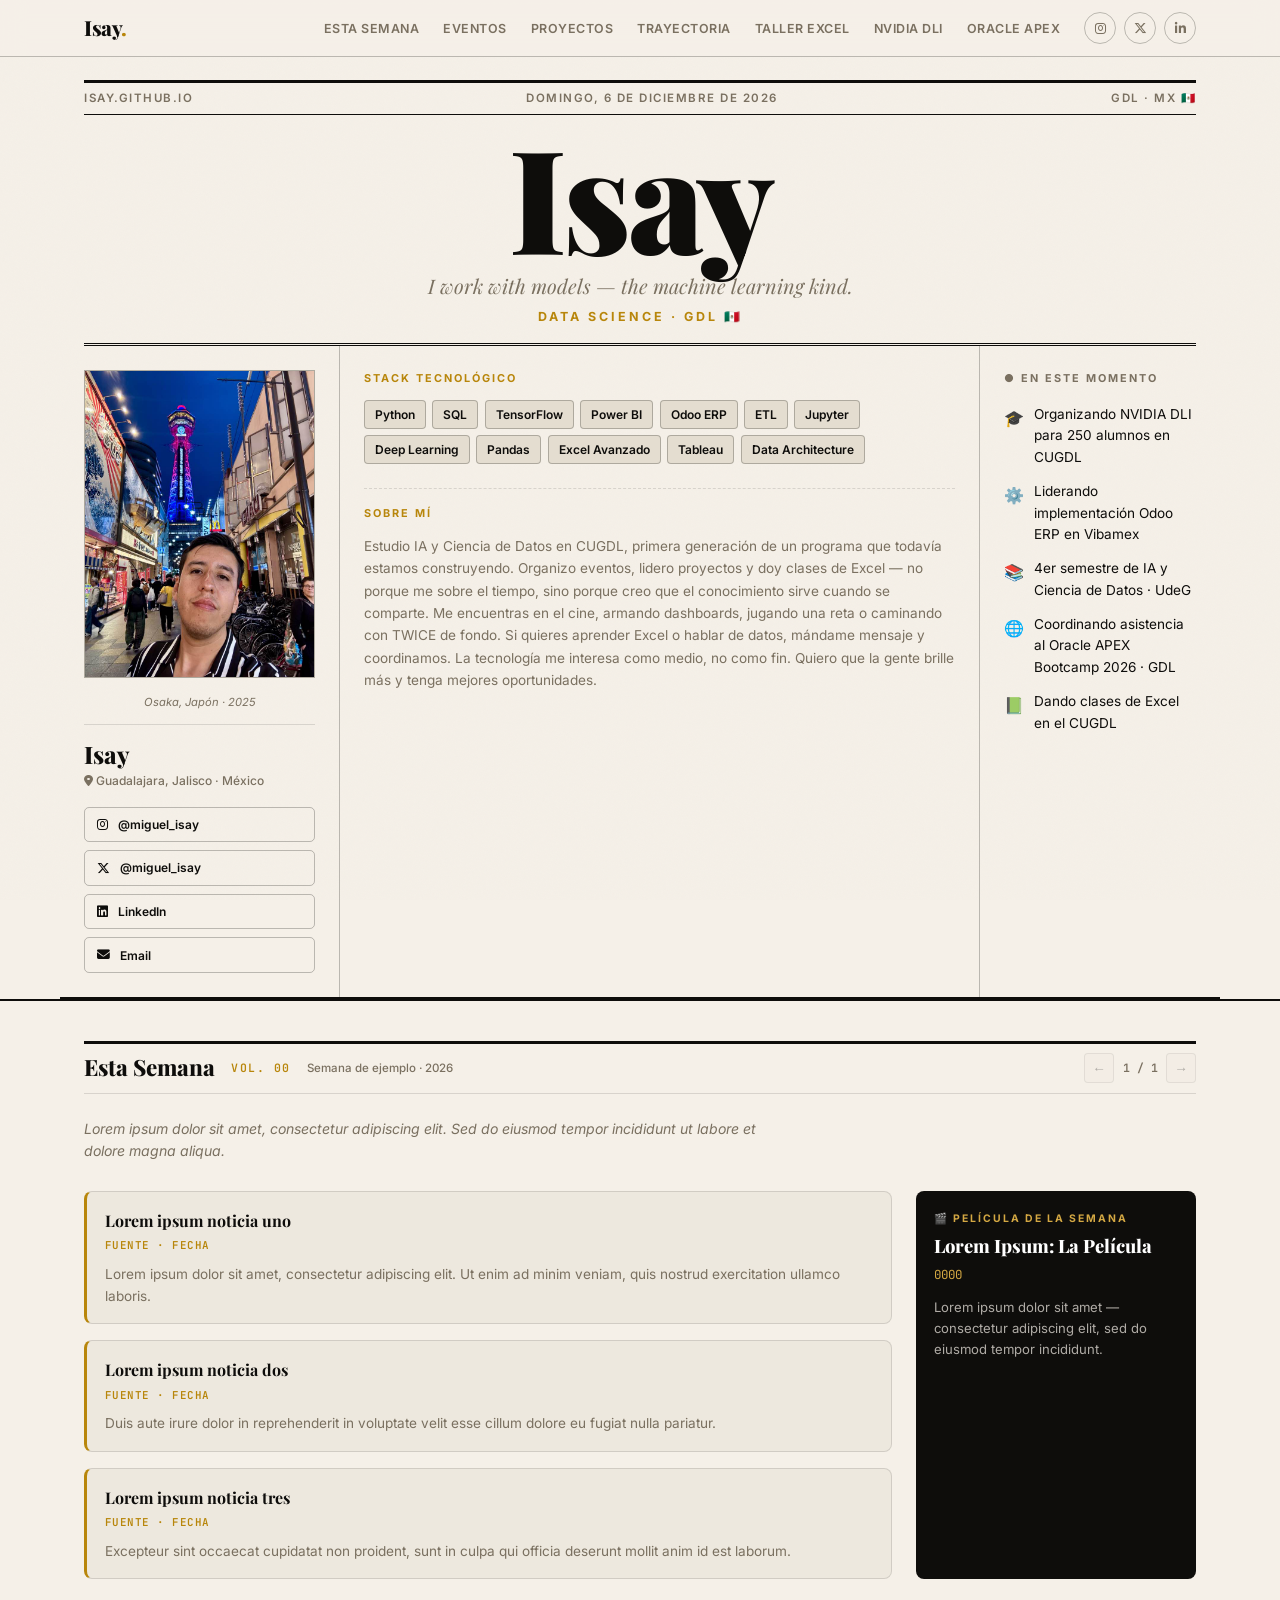
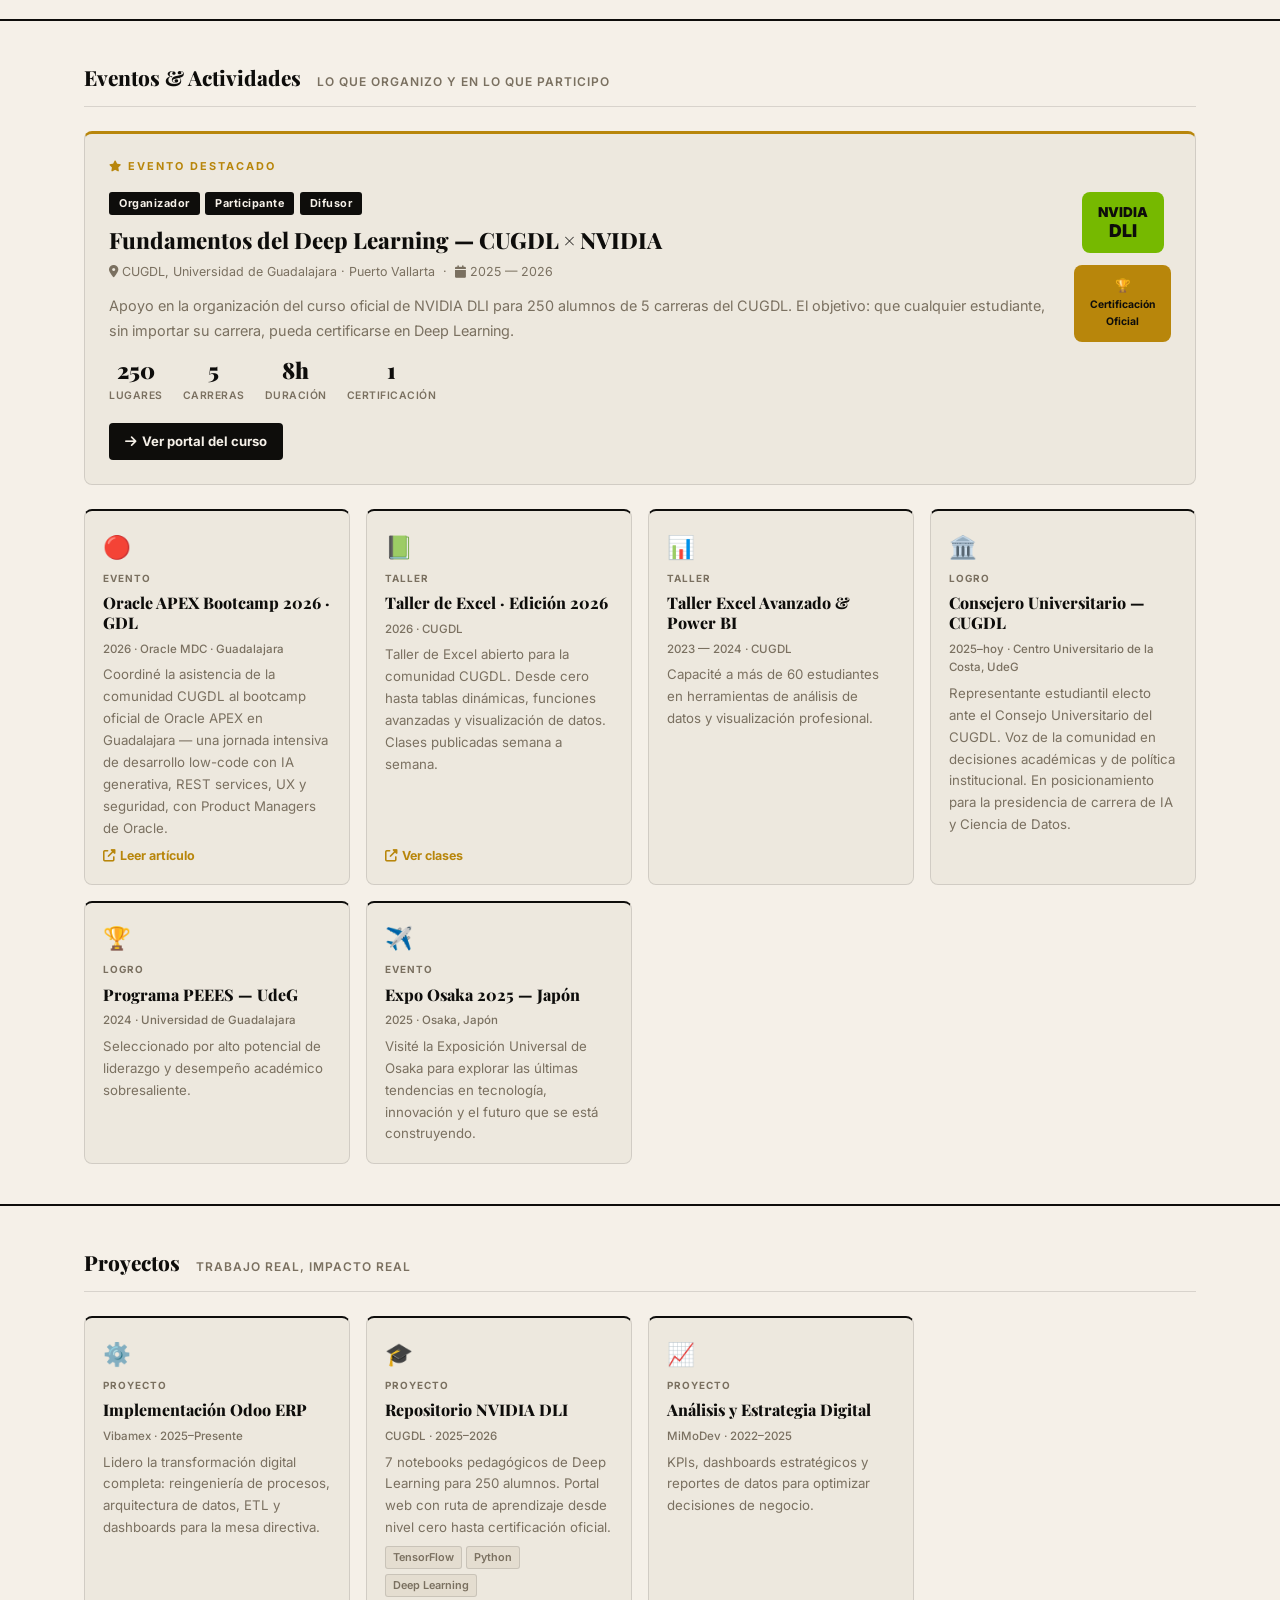
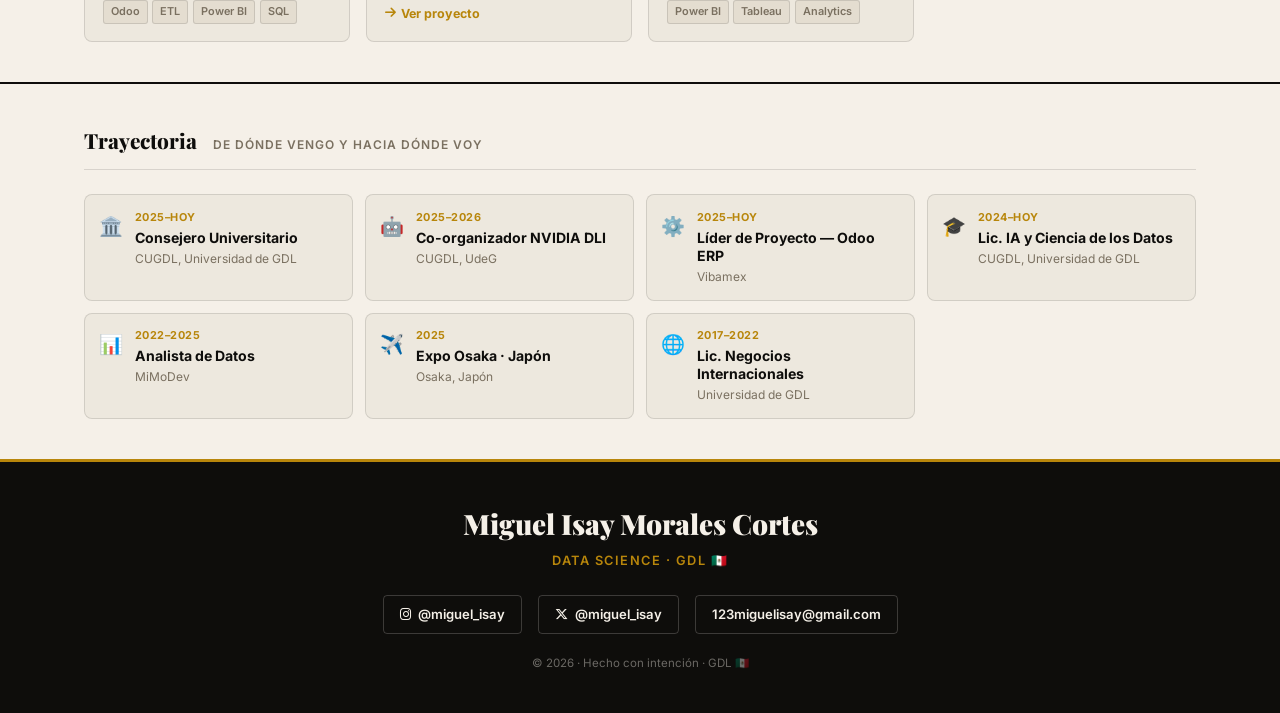
==== commit 546d28d3: "Add files via upload" ====
--- a/index.html
+++ b/index.html
@@ -1,324 +1,292 @@
 <!DOCTYPE html>
 <html lang="es">
+
 <head>
-  <meta charset="UTF-8"/>
-  <meta name="viewport" content="width=device-width, initial-scale=1.0"/>
+  <meta charset="UTF-8" />
+  <meta name="viewport" content="width=device-width, initial-scale=1.0" />
   <title>Isay — Data Science · GDL 🇲🇽</title>
-  <meta name="description" content="I work with models — the machine learning kind. Data Science · GDL 🇲🇽"/>
-  <link rel="preconnect" href="https://fonts.googleapis.com"/>
-  <link href="https://fonts.googleapis.com/css2?family=Playfair+Display:ital,wght@0,700;0,800;0,900;1,700;1,800&family=Inter:wght@300;400;500;600;700&family=JetBrains+Mono:wght@400;500&display=swap" rel="stylesheet"/>
-  <link rel="stylesheet" href="https://cdnjs.cloudflare.com/ajax/libs/font-awesome/6.5.0/css/all.min.css"/>
+  <meta name="description" content="I work with models — the machine learning kind. Data Science · GDL 🇲🇽" />
+  <link rel="preconnect" href="https://fonts.googleapis.com" />
+  <link
+    href="https://fonts.googleapis.com/css2?family=Playfair+Display:ital,wght@0,700;0,800;0,900;1,700;1,800&family=Inter:wght@300;400;500;600;700&family=JetBrains+Mono:wght@400;500&display=swap"
+    rel="stylesheet" />
+  <link rel="stylesheet" href="https://cdnjs.cloudflare.com/ajax/libs/font-awesome/6.5.0/css/all.min.css" />
 </head>
+
 <body>
 
-<script>
-/* ═══════════════════════════════════════════════════════
-   ✏️  ZONA EDITABLE — todo el contenido está aquí
-   ═══════════════════════════════════════════════════════
-   Modifica solo este bloque. El diseño se actualiza solo.
-   Para agregar un evento/proyecto: copia un bloque
-   existente, pégalo y cambia los campos.
-   ═══════════════════════════════════════════════════════ */
-
-const ISAY = {
-
-  /* ── IDENTIDAD ── */
-  nombre:    "Isay",
-  nombre_completo: "Miguel Isay Morales Cortes",
-  headline:  "I work with models — the machine learning kind.",
-  tagline:   "Data Science · GDL 🇲🇽",
-  bio: "Estudiante de IA y Ciencia de Datos en CUGDL (UdeG). Construyo sistemas reales, organizo eventos tech y enseño lo que aprendo. Siempre al día en tecnología, IA y todo lo que viene."coordinador\": soy fan del anime y la cultura japonesa, consumo podcasts sobre tecnología e historia, edito videos, viajo cuando el presupuesto lo permite y tengo una relación complicada con mi backlog de videojuegos. Steam me juzga más de lo que me gustaría admitir.
-
-La tecnología me interesa como palanca, no como fin. Para que la gente aprenda más rápido, brille más y tenga más oportunidades de las que encontró cuando empezó.",
-
-  /* ── FOTO DE PERFIL ──
-     Pon tu foto como "img/profile.jpg" en tu repo de GitHub
-     y se mostrará automáticamente. */
-  foto: "img/profile.jpg",
-
-  /* ── REDES Y CONTACTO ── */
-  instagram: "miguel_isay",
-  twitter:   "miguel_isay",
-  linkedin:  "miguel-morales7",
-  email:     "123miguelisay@gmail.com",
-  ubicacion: "Guadalajara, Jalisco · México",
-
-  /* ── QUÉ ESTOY HACIENDO AHORA ──
-     Actualiza esto cada vez que cambies de proyecto o foco. */
-  ahora: [
-    { icono: "🎓", texto: "Organizando NVIDIA DLI para 250 alumnos en CUGDL" },
-    { icono: "⚙️", texto: "Liderando implementación Odoo ERP en Vibamex" },
-    { icono: "📚", texto: "3er semestre de IA y Ciencia de Datos · UdeG" },
-    { icono: "🌐", texto: "Repasando inglés y expandiendo redes internacionales" }
-  ],
-
-  /* ── EVENTOS Y ACTIVIDADES ──
-     ─────────────────────────────────────────────────────
-     Para agregar uno nuevo, copia este bloque:
-
-     ,{
-       tipo:        "evento",          // "evento" | "logro" | "taller"
-       destacado:   false,             // true = tarjeta grande
-       icono:       "🎯",
-       titulo:      "Nombre del evento",
-       fecha:       "2026",
-       lugar:       "Lugar",
-       descripcion: "Descripción.",
-       roles:       ["Tu rol"],
-       link:        "",                // URL o "" si no hay
-       link_texto:  "Ver más",
-       stats:       []                 // [{num:"X", label:"Y"}] o []
-     }
-     ───────────────────────────────────────────────────── */
-  eventos: [
-    {
-      tipo:        "evento",
-      destacado:   false,
-      icono:       "🔴",
-      titulo:      "Oracle APEX Bootcamp 2026 · GDL",
-      fecha:       "2026",
-      lugar:       "Oracle MDC · Guadalajara",
-      descripcion: "Coordiné la asistencia de la comunidad CUGDL al bootcamp oficial de Oracle APEX en Guadalajara — una jornada intensiva de desarrollo low-code con IA generativa, REST services, UX y seguridad, con Product Managers de Oracle.",
-      roles:       ["Coordinador de comunidad", "Asistente"],
-      link:        "oracle-apex/index.html",
-      link_texto:  "Leer artículo",
-      stats:       []
-    },
-    {
-      tipo:        "evento",
-      destacado:   true,
-      icono:       "🤖",
-      titulo:      "Fundamentos del Deep Learning — CUGDL × NVIDIA",
-      fecha:       "2025 — 2026",
-      lugar:       "CUGDL, Universidad de Guadalajara · Puerto Vallarta",
-      descripcion: "Apoyo en la organización del curso oficial de NVIDIA DLI para 250 alumnos de 5 carreras del CUGDL. El objetivo: que cualquier estudiante, sin importar su carrera, pueda certificarse en Deep Learning.",
-      roles:       ["Organizador", "Participante", "Difusor"],
-      link:        "nvidia-dli/index.html",
-      link_texto:  "Ver portal del curso",
-      stats:       [
-        { num: "250",  label: "Lugares" },
-        { num: "5",    label: "Carreras" },
-        { num: "8h",   label: "Duración" },
-        { num: "1",    label: "Certificación" }
-      ]
-    },
-    {
-      tipo:        "taller",
-      destacado:   false,
-      icono:       "📗",
-      titulo:      "Taller de Excel · Edición 2026",
-      fecha:       "2026",
-      lugar:       "CUGDL",
-      descripcion: "Lorem ipsum dolor sit amet, consectetur adipiscing elit. Sed do eiusmod tempor incididunt ut labore et dolore magna aliqua — próximamente más información sobre este taller.",
-      roles:       ["Instructor"],
-      link:        "taller-excel/index.html",
-      link_texto:  "Ver clases",
-      stats:       []
-    },
-    {
-      tipo:        "taller",
-      destacado:   false,
-      icono:       "📊",
-      titulo:      "Taller Excel Avanzado & Power BI",
-      fecha:       "2023 — 2024",
-      lugar:       "CUGDL",
-      descripcion: "Capacité a más de 60 estudiantes en herramientas de análisis de datos y visualización profesional.",
-      roles:       ["Instructor"],
-      link:        "",
-      link_texto:  "",
-      stats:       []
-    },
-    {
-      tipo:        "logro",
-      destacado:   false,
-      icono:       "🏆",
-      titulo:      "Programa PEEES — UdeG",
-      fecha:       "2024",
-      lugar:       "Universidad de Guadalajara",
-      descripcion: "Seleccionado por alto potencial de liderazgo y desempeño académico sobresaliente.",
-      roles:       ["Becario PEEES"],
-      link:        "",
-      link_texto:  "",
-      stats:       []
-    },
-    {
-      tipo:        "evento",
-      destacado:   false,
-      icono:       "✈️",
-      titulo:      "Expo Osaka 2025 — Japón",
-      fecha:       "2025",
-      lugar:       "Osaka, Japón",
-      descripcion: "Visité la Exposición Universal de Osaka para explorar las últimas tendencias en tecnología, innovación y el futuro que se está construyendo.",
-      roles:       ["Visitante", "Explorador tech"],
-      link:        "",
-      link_texto:  "",
-      stats:       []
-    }
-  ],
-
-  /* ── PROYECTOS ── */
-  proyectos: [
-    {
-      icono:       "⚙️",
-      titulo:      "Implementación Odoo ERP",
-      org:         "Vibamex · 2025–Presente",
-      descripcion: "Lidero la transformación digital completa: reingeniería de procesos, arquitectura de datos, ETL y dashboards para la mesa directiva.",
-      tags:        ["Odoo", "ETL", "Power BI", "SQL"],
-      link:        ""
-    },
-    {
-      icono:       "🎓",
-      titulo:      "Repositorio NVIDIA DLI",
-      org:         "CUGDL · 2025–2026",
-      descripcion: "7 notebooks pedagógicos de Deep Learning para 250 alumnos. Portal web con ruta de aprendizaje desde nivel cero hasta certificación oficial.",
-      tags:        ["TensorFlow", "Python", "Deep Learning"],
-      link:        "nvidia-dli/index.html"
-    },
-    {
-      icono:       "📈",
-      titulo:      "Análisis y Estrategia Digital",
-      org:         "MiMoDev · 2022–2025",
-      descripcion: "KPIs, dashboards estratégicos y reportes de datos para optimizar decisiones de negocio.",
-      tags:        ["Power BI", "Tableau", "Analytics"],
-      link:        ""
-    }
-  ],
-
-  /* ── TRAYECTORIA ── */
-  trayectoria: [
-    { fecha: "2025–2026", titulo: "Co-organizador NVIDIA DLI",         org: "CUGDL, UdeG",              icono: "🤖" },
-    { fecha: "2025–hoy",  titulo: "Líder de Proyecto — Odoo ERP",      org: "Vibamex",                   icono: "⚙️" },
-    { fecha: "2024–hoy",  titulo: "Lic. IA y Ciencia de los Datos",    org: "CUGDL, Universidad de GDL", icono: "🎓" },
-    { fecha: "2022–2025", titulo: "Analista de Datos",                  org: "MiMoDev",                   icono: "📊" },
-    { fecha: "2025",      titulo: "Expo Osaka · Japón",                 org: "Osaka, Japón",              icono: "✈️" },
-    { fecha: "2017–2022", titulo: "Lic. Negocios Internacionales",      org: "Universidad de GDL",        icono: "🌐" }
-  ],
-
-  /* ── SKILLS ── */
-  skills: ["Python","SQL","TensorFlow","Power BI","Odoo ERP","ETL","Jupyter","Deep Learning","Pandas","Excel Avanzado","Tableau","Data Architecture"],
-
-  /* ── ESTA SEMANA ──
-     ─────────────────────────────────────────────────────
-     REGLA: NUNCA borres un volumen anterior. Solo AGREGA
-     uno nuevo al INICIO del array (index 0 = más reciente).
-     La página mostrará el más reciente por defecto y las
-     flechas ◀ ▶ permiten navegar el historial completo.
-
-     Para agregar la semana nueva, COPIA este bloque y
-     pégalo ANTES del volumen anterior, separado por coma:
-     {
-       numero:   "Vol. 02",
-       fecha:    "Semana del DD de Mes de AAAA",
-       intro:    "Frase de apertura de la semana.",
-       noticias: [
-         { titulo: "...", fuente: "Fuente · Fecha", desc: "..." },
-         { titulo: "...", fuente: "Fuente · Fecha", desc: "..." },
-         { titulo: "...", fuente: "Fuente · Fecha", desc: "..." }
-       ],
-       pelicula: { titulo: "...", año: "AAAA", nota: "..." }
-     }
-     ───────────────────────────────────────────────────── */
-  semanas: [
-    /* ── VOL. 00 — Plantilla inicial (no borrar) ── */
-    {
-      numero:   "Vol. 00",
-      fecha:    "Semana de ejemplo · 2026",
-      intro:    "Lorem ipsum dolor sit amet, consectetur adipiscing elit. Sed do eiusmod tempor incididunt ut labore et dolore magna aliqua.",
-      noticias: [
+  <script>
+    /* ═══════════════════════════════════════════════════════
+       ✏️  ZONA EDITABLE — todo el contenido está aquí
+       ═══════════════════════════════════════════════════════ */
+
+    const ISAY = {
+
+      /* ── IDENTIDAD ── */
+      nombre: "Isay",
+      nombre_completo: "Miguel Isay Morales Cortes",
+      headline: "I work with models — the machine learning kind.",
+      tagline: "Data Science · GDL 🇲🇽",
+      bio: "Estudio IA y Ciencia de Datos en CUGDL, primera generación de un programa que todavía estamos construyendo. Organizo eventos, lidero proyectos y doy clases de Excel — no porque me sobre el tiempo, sino porque creo que el conocimiento sirve cuando se comparte. Me encuentras en el cine, armando dashboards, jugando una reta o caminando con TWICE de fondo. Si quieres aprender Excel o hablar de datos, mándame mensaje y coordinamos. La tecnología me interesa como medio, no como fin. Quiero que la gente brille más y tenga mejores oportunidades.",
+      foto: "img/profile.jpg",
+
+      /* ── REDES ── */
+      instagram: "miguel_isay",
+      twitter: "miguel_isay",
+      linkedin: "miguel-morales7",
+      email: "123miguelisay@gmail.com",
+      ubicacion: "Guadalajara, Jalisco · México",
+
+      /* ── AHORA ── */
+      ahora: [
+        { icono: "🎓", texto: "Organizando NVIDIA DLI para 250 alumnos en CUGDL" },
+        { icono: "⚙️", texto: "Liderando implementación Odoo ERP en Vibamex" },
+        { icono: "📚", texto: "4er semestre de IA y Ciencia de Datos · UdeG" },
+        { icono: "🌐", texto: "Coordinando asistencia al Oracle APEX Bootcamp 2026 · GDL" },
+        { icono: "📗", texto: "Dando clases de Excel en el CUGDL" }
+
+      ],
+
+      /* ── EVENTOS ── */
+      eventos: [
         {
-          titulo: "Lorem ipsum noticia uno",
-          fuente: "Fuente · Fecha",
-          desc:   "Lorem ipsum dolor sit amet, consectetur adipiscing elit. Ut enim ad minim veniam, quis nostrud exercitation ullamco laboris."
+          tipo: "evento",
+          destacado: false,
+          icono: "🔴",
+          titulo: "Oracle APEX Bootcamp 2026 · GDL",
+          fecha: "2026",
+          lugar: "Oracle MDC · Guadalajara",
+          descripcion: "Coordiné la asistencia de la comunidad CUGDL al bootcamp oficial de Oracle APEX en Guadalajara — una jornada intensiva de desarrollo low-code con IA generativa, REST services, UX y seguridad, con Product Managers de Oracle.",
+          roles: ["Coordinador de comunidad", "Asistente"],
+          link: "oracle-apex/index.html",
+          link_texto: "Leer artículo",
+          stats: []
         },
         {
-          titulo: "Lorem ipsum noticia dos",
-          fuente: "Fuente · Fecha",
-          desc:   "Duis aute irure dolor in reprehenderit in voluptate velit esse cillum dolore eu fugiat nulla pariatur."
+          tipo: "evento",
+          destacado: true,
+          icono: "🤖",
+          titulo: "Fundamentos del Deep Learning — CUGDL × NVIDIA",
+          fecha: "2025 — 2026",
+          lugar: "CUGDL, Universidad de Guadalajara · Puerto Vallarta",
+          descripcion: "Apoyo en la organización del curso oficial de NVIDIA DLI para 250 alumnos de 5 carreras del CUGDL. El objetivo: que cualquier estudiante, sin importar su carrera, pueda certificarse en Deep Learning.",
+          roles: ["Organizador", "Participante", "Difusor"],
+          link: "nvidia-dli/index.html",
+          link_texto: "Ver portal del curso",
+          stats: [
+            { num: "250", label: "Lugares" },
+            { num: "5", label: "Carreras" },
+            { num: "8h", label: "Duración" },
+            { num: "1", label: "Certificación" }
+          ]
         },
         {
-          titulo: "Lorem ipsum noticia tres",
-          fuente: "Fuente · Fecha",
-          desc:   "Excepteur sint occaecat cupidatat non proident, sunt in culpa qui officia deserunt mollit anim id est laborum."
+          tipo: "taller",
+          destacado: false,
+          icono: "📗",
+          titulo: "Taller de Excel · Edición 2026",
+          fecha: "2026",
+          lugar: "CUGDL",
+          descripcion: "Taller de Excel abierto para la comunidad CUGDL. Desde cero hasta tablas dinámicas, funciones avanzadas y visualización de datos. Clases publicadas semana a semana.",
+          roles: ["Instructor"],
+          link: "taller-excel/index.html",
+          link_texto: "Ver clases",
+          stats: []
+        },
+        {
+          tipo: "taller",
+          destacado: false,
+          icono: "📊",
+          titulo: "Taller Excel Avanzado & Power BI",
+          fecha: "2023 — 2024",
+          lugar: "CUGDL",
+          descripcion: "Capacité a más de 60 estudiantes en herramientas de análisis de datos y visualización profesional.",
+          roles: ["Instructor"],
+          link: "",
+          link_texto: "",
+          stats: []
+        },
+        {
+          tipo: "logro",
+          destacado: false,
+          icono: "🏛️",
+          titulo: "Consejero Universitario — CUGDL",
+          fecha: "2025–hoy",
+          lugar: "Centro Universitario de la Costa, UdeG",
+          descripcion: "Representante estudiantil electo ante el Consejo Universitario del CUGDL. Voz de la comunidad en decisiones académicas y de política institucional. En posicionamiento para la presidencia de carrera de IA y Ciencia de Datos.",
+          roles: ["Consejero Universitario", "Representante Estudiantil"],
+          link: "",
+          link_texto: "",
+          stats: []
+        },
+        {
+          tipo: "logro",
+          destacado: false,
+          icono: "🏆",
+          titulo: "Programa PEEES — UdeG",
+          fecha: "2024",
+          lugar: "Universidad de Guadalajara",
+          descripcion: "Seleccionado por alto potencial de liderazgo y desempeño académico sobresaliente.",
+          roles: ["Becario PEEES"],
+          link: "",
+          link_texto: "",
+          stats: []
+        },
+        {
+          tipo: "evento",
+          destacado: false,
+          icono: "✈️",
+          titulo: "Expo Osaka 2025 — Japón",
+          fecha: "2025",
+          lugar: "Osaka, Japón",
+          descripcion: "Visité la Exposición Universal de Osaka para explorar las últimas tendencias en tecnología, innovación y el futuro que se está construyendo.",
+          roles: ["Visitante", "Explorador tech"],
+          link: "",
+          link_texto: "",
+          stats: []
         }
       ],
-      pelicula: {
-        titulo: "Lorem Ipsum: La Película",
-        año:    "0000",
-        nota:   "Lorem ipsum dolor sit amet — consectetur adipiscing elit, sed do eiusmod tempor incididunt."
-      }
-    }
-  ]
-
-}; /* ← fin de la zona editable */
-
-
-/* ═══════════════════════════════════════════════════════
-   🎨  MOTOR DE RENDER — no tocar
-   ═══════════════════════════════════════════════════════ */
-document.addEventListener('DOMContentLoaded', () => {
-
-  const esc = s => String(s).replace(/&/g,'&amp;').replace(/</g,'&lt;').replace(/>/g,'&gt;');
-  const safe = s => String(s);
-
-  /* ── meta ── */
-  document.title = `${ISAY.nombre} — ${ISAY.tagline}`;
-
-  /* ── masthead date ── */
-  const days = ['Domingo','Lunes','Martes','Miércoles','Jueves','Viernes','Sábado'];
-  const months = ['Enero','Febrero','Marzo','Abril','Mayo','Junio','Julio','Agosto','Septiembre','Octubre','Noviembre','Diciembre'];
-  const now = new Date();
-  document.getElementById('mast-date').textContent =
-    `${days[now.getDay()]}, ${now.getDate()} de ${months[now.getMonth()]} de ${now.getFullYear()}`;
-
-  /* ── profile ── */
-  document.getElementById('profile-img').src = ISAY.foto;
-  document.getElementById('profile-img').alt = ISAY.nombre_completo;
-  document.getElementById('hero-nombre').textContent  = ISAY.nombre;
-  document.getElementById('hero-headline').textContent = ISAY.headline;
-  document.getElementById('hero-tagline').textContent  = ISAY.tagline;
-  document.getElementById('hero-bio').textContent      = ISAY.bio;
-  document.getElementById('hero-ubicacion').textContent = ISAY.ubicacion;
-
-  /* ── social links ── */
-  const socLinks = {
-    'soc-ig':  `https://www.instagram.com/${ISAY.instagram}/`,
-    'soc-x':   `https://x.com/${ISAY.twitter}`,
-    'soc-li':  `https://www.linkedin.com/in/${ISAY.linkedin}`,
-    'soc-mail':`mailto:${ISAY.email}`,
-    'nav-ig':  `https://www.instagram.com/${ISAY.instagram}/`,
-    'nav-x':   `https://x.com/${ISAY.twitter}`,
-    'nav-li':  `https://www.linkedin.com/in/${ISAY.linkedin}`
-  };
-  Object.entries(socLinks).forEach(([id,href]) => {
-    const el = document.getElementById(id);
-    if(el) el.href = href;
-  });
-  document.getElementById('soc-ig-label').textContent  = `@${ISAY.instagram}`;
-  document.getElementById('soc-x-label').textContent   = `@${ISAY.twitter}`;
-  document.getElementById('footer-ig').textContent     = `@${ISAY.instagram}`;
-  document.getElementById('footer-x').textContent      = `@${ISAY.twitter}`;
-  document.getElementById('footer-nombre').textContent = ISAY.nombre_completo;
-  document.getElementById('footer-tagline').textContent = ISAY.tagline;
-  document.getElementById('footer-email').href         = `mailto:${ISAY.email}`;
-  document.getElementById('footer-email').textContent  = ISAY.email;
-
-  /* ── ahora ── */
-  document.getElementById('ahora-list').innerHTML = ISAY.ahora.map(a =>
-    `<div class="ahora-item"><span class="ahora-icono">${a.icono}</span><span>${esc(a.texto)}</span></div>`
-  ).join('');
-
-  /* ── skills ── */
-  document.getElementById('skills-list').innerHTML = ISAY.skills.map(s =>
-    `<span class="skill-tag">${esc(s)}</span>`
-  ).join('');
-
-  /* ── eventos destacados ── */
-  const destContainer = document.getElementById('eventos-destacados');
-  ISAY.eventos.filter(e=>e.destacado).forEach(ev => {
-    const statsHTML = ev.stats.length ? `<div class="ev-stats">${ev.stats.map(s=>`<div class="ev-stat"><span class="ev-stat-num">${esc(s.num)}</span><span class="ev-stat-label">${esc(s.label)}</span></div>`).join('')}</div>` : '';
-    const rolesHTML = ev.roles.map(r=>`<span class="role-chip">${esc(r)}</span>`).join('');
-    const linkHTML  = ev.link ? `<a href="${esc(ev.link)}" class="ev-cta"><i class="fas fa-arrow-right"></i> ${esc(ev.link_texto||'Ver más')}</a>` : '';
-    destContainer.innerHTML += `
+
+      /* ── PROYECTOS ── */
+      proyectos: [
+        {
+          icono: "⚙️",
+          titulo: "Implementación Odoo ERP",
+          org: "Vibamex · 2025–Presente",
+          descripcion: "Lidero la transformación digital completa: reingeniería de procesos, arquitectura de datos, ETL y dashboards para la mesa directiva.",
+          tags: ["Odoo", "ETL", "Power BI", "SQL"],
+          link: ""
+        },
+        {
+          icono: "🎓",
+          titulo: "Repositorio NVIDIA DLI",
+          org: "CUGDL · 2025–2026",
+          descripcion: "7 notebooks pedagógicos de Deep Learning para 250 alumnos. Portal web con ruta de aprendizaje desde nivel cero hasta certificación oficial.",
+          tags: ["TensorFlow", "Python", "Deep Learning"],
+          link: "nvidia-dli/index.html"
+        },
+        {
+          icono: "📈",
+          titulo: "Análisis y Estrategia Digital",
+          org: "MiMoDev · 2022–2025",
+          descripcion: "KPIs, dashboards estratégicos y reportes de datos para optimizar decisiones de negocio.",
+          tags: ["Power BI", "Tableau", "Analytics"],
+          link: ""
+        }
+      ],
+
+      /* ── TRAYECTORIA ── */
+      trayectoria: [
+        { fecha: "2025–hoy", titulo: "Consejero Universitario", org: "CUGDL, Universidad de GDL", icono: "🏛️" },
+        { fecha: "2025–2026", titulo: "Co-organizador NVIDIA DLI", org: "CUGDL, UdeG", icono: "🤖" },
+        { fecha: "2025–hoy", titulo: "Líder de Proyecto — Odoo ERP", org: "Vibamex", icono: "⚙️" },
+        { fecha: "2024–hoy", titulo: "Lic. IA y Ciencia de los Datos", org: "CUGDL, Universidad de GDL", icono: "🎓" },
+        { fecha: "2022–2025", titulo: "Analista de Datos", org: "MiMoDev", icono: "📊" },
+        { fecha: "2025", titulo: "Expo Osaka · Japón", org: "Osaka, Japón", icono: "✈️" },
+        { fecha: "2017–2022", titulo: "Lic. Negocios Internacionales", org: "Universidad de GDL", icono: "🌐" }
+      ],
+
+      /* ── SKILLS ── */
+      skills: ["Python", "SQL", "TensorFlow", "Power BI", "Odoo ERP", "ETL", "Jupyter", "Deep Learning", "Pandas", "Excel Avanzado", "Tableau", "Data Architecture"],
+
+      /* ── ESTA SEMANA ──
+         REGLA: NUNCA borres un volumen anterior. Solo AGREGA uno nuevo al INICIO del array.
+         El más reciente va en index 0. Las flechas ◀ ▶ permiten navegar el historial. */
+      semanas: [
+        {
+          numero: "Vol. 00",
+          fecha: "Semana de ejemplo · 2026",
+          intro: "Lorem ipsum dolor sit amet, consectetur adipiscing elit. Sed do eiusmod tempor incididunt ut labore et dolore magna aliqua.",
+          noticias: [
+            {
+              titulo: "Lorem ipsum noticia uno",
+              fuente: "Fuente · Fecha",
+              desc: "Lorem ipsum dolor sit amet, consectetur adipiscing elit. Ut enim ad minim veniam, quis nostrud exercitation ullamco laboris."
+            },
+            {
+              titulo: "Lorem ipsum noticia dos",
+              fuente: "Fuente · Fecha",
+              desc: "Duis aute irure dolor in reprehenderit in voluptate velit esse cillum dolore eu fugiat nulla pariatur."
+            },
+            {
+              titulo: "Lorem ipsum noticia tres",
+              fuente: "Fuente · Fecha",
+              desc: "Excepteur sint occaecat cupidatat non proident, sunt in culpa qui officia deserunt mollit anim id est laborum."
+            }
+          ],
+          pelicula: {
+            titulo: "Lorem Ipsum: La Película",
+            año: "0000",
+            nota: "Lorem ipsum dolor sit amet — consectetur adipiscing elit, sed do eiusmod tempor incididunt."
+          }
+        }
+      ]
+
+    }; /* ← fin de la zona editable */
+
+
+    /* ═══════════════════════════════════════════════════════
+       🎨  MOTOR DE RENDER — no tocar
+       ═══════════════════════════════════════════════════════ */
+    document.addEventListener('DOMContentLoaded', () => {
+
+      const esc = s => String(s).replace(/&/g, '&amp;').replace(/</g, '&lt;').replace(/>/g, '&gt;');
+      const safe = s => String(s);
+
+      document.title = `${ISAY.nombre} — ${ISAY.tagline}`;
+
+      const days = ['Domingo', 'Lunes', 'Martes', 'Miércoles', 'Jueves', 'Viernes', 'Sábado'];
+      const months = ['Enero', 'Febrero', 'Marzo', 'Abril', 'Mayo', 'Junio', 'Julio', 'Agosto', 'Septiembre', 'Octubre', 'Noviembre', 'Diciembre'];
+      const now = new Date();
+      document.getElementById('mast-date').textContent =
+        `${days[now.getDay()]}, ${now.getDate()} de ${months[now.getMonth()]} de ${now.getFullYear()}`;
+
+      document.getElementById('profile-img').src = ISAY.foto;
+      document.getElementById('profile-img').alt = ISAY.nombre_completo;
+      document.getElementById('hero-nombre').textContent = ISAY.nombre;
+      document.getElementById('hero-nombre2').textContent = ISAY.nombre;
+      document.getElementById('hero-headline').textContent = ISAY.headline;
+      document.getElementById('hero-tagline').textContent = ISAY.tagline;
+      document.getElementById('hero-bio').textContent = ISAY.bio;
+      document.getElementById('hero-ubicacion').textContent = ISAY.ubicacion;
+
+      const socLinks = {
+        'soc-ig': `https://www.instagram.com/${ISAY.instagram}/`,
+        'soc-x': `https://x.com/${ISAY.twitter}`,
+        'soc-li': `https://www.linkedin.com/in/${ISAY.linkedin}`,
+        'soc-mail': `mailto:${ISAY.email}`,
+        'nav-ig': `https://www.instagram.com/${ISAY.instagram}/`,
+        'nav-x': `https://x.com/${ISAY.twitter}`,
+        'nav-li': `https://www.linkedin.com/in/${ISAY.linkedin}`
+      };
+      Object.entries(socLinks).forEach(([id, href]) => {
+        const el = document.getElementById(id);
+        if (el) el.href = href;
+      });
+      document.getElementById('soc-ig-label').textContent = `@${ISAY.instagram}`;
+      document.getElementById('soc-x-label').textContent = `@${ISAY.twitter}`;
+      document.getElementById('footer-ig').textContent = `@${ISAY.instagram}`;
+      document.getElementById('footer-x').textContent = `@${ISAY.twitter}`;
+      document.getElementById('footer-nombre').textContent = ISAY.nombre_completo;
+      document.getElementById('footer-tagline').textContent = ISAY.tagline;
+      document.getElementById('footer-email').href = `mailto:${ISAY.email}`;
+      document.getElementById('footer-email').textContent = ISAY.email;
+
+      document.getElementById('ahora-list').innerHTML = ISAY.ahora.map(a =>
+        `<div class="ahora-item"><span class="ahora-icono">${a.icono}</span><span>${esc(a.texto)}</span></div>`
+      ).join('');
+
+      document.getElementById('skills-list').innerHTML = ISAY.skills.map(s =>
+        `<span class="skill-tag">${esc(s)}</span>`
+      ).join('');
+
+      /* eventos destacados */
+      const destContainer = document.getElementById('eventos-destacados');
+      ISAY.eventos.filter(e => e.destacado).forEach(ev => {
+        const statsHTML = ev.stats.length ? `<div class="ev-stats">${ev.stats.map(s => `<div class="ev-stat"><span class="ev-stat-num">${esc(s.num)}</span><span class="ev-stat-label">${esc(s.label)}</span></div>`).join('')}</div>` : '';
+        const rolesHTML = ev.roles.map(r => `<span class="role-chip">${esc(r)}</span>`).join('');
+        const linkHTML = ev.link ? `<a href="${esc(ev.link)}" class="ev-cta"><i class="fas fa-arrow-right"></i> ${esc(ev.link_texto || 'Ver más')}</a>` : '';
+        destContainer.innerHTML += `
       <article class="ev-featured reveal">
         <div class="ev-featured-label"><i class="fas fa-star"></i> Evento destacado</div>
         <div class="ev-featured-inner">
@@ -336,13 +304,13 @@
           </div>
         </div>
       </article>`;
-  });
-
-  /* ── eventos normales ── */
-  const gridContainer = document.getElementById('eventos-grid');
-  ISAY.eventos.filter(e=>!e.destacado).forEach(ev => {
-    const linkHTML = ev.link ? `<a href="${esc(ev.link)}" class="card-link" target="${ev.link.startsWith('http')?'_blank':'_self'}"><i class="fas fa-external-link-alt"></i> ${esc(ev.link_texto)}</a>` : '';
-    gridContainer.innerHTML += `
+      });
+
+      /* eventos normales */
+      const gridContainer = document.getElementById('eventos-grid');
+      ISAY.eventos.filter(e => !e.destacado).forEach(ev => {
+        const linkHTML = ev.link ? `<a href="${esc(ev.link)}" class="card-link" target="${ev.link.startsWith('http') ? '_blank' : '_self'}"><i class="fas fa-external-link-alt"></i> ${esc(ev.link_texto)}</a>` : '';
+        gridContainer.innerHTML += `
       <article class="content-card reveal">
         <div class="card-icon">${ev.icono}</div>
         <div class="card-chip">${esc(ev.tipo)}</div>
@@ -351,14 +319,14 @@
         <p class="card-desc">${safe(ev.descripcion)}</p>
         ${linkHTML}
       </article>`;
-  });
-
-  /* ── proyectos ── */
-  const projContainer = document.getElementById('proyectos-grid');
-  ISAY.proyectos.forEach(p => {
-    const tagsHTML = p.tags.map(t=>`<span class="mini-tag">${esc(t)}</span>`).join('');
-    const linkHTML = p.link ? `<a href="${esc(p.link)}" class="card-link"><i class="fas fa-arrow-right"></i> Ver proyecto</a>` : '';
-    projContainer.innerHTML += `
+      });
+
+      /* proyectos */
+      const projContainer = document.getElementById('proyectos-grid');
+      ISAY.proyectos.forEach(p => {
+        const tagsHTML = p.tags.map(t => `<span class="mini-tag">${esc(t)}</span>`).join('');
+        const linkHTML = p.link ? `<a href="${esc(p.link)}" class="card-link"><i class="fas fa-arrow-right"></i> Ver proyecto</a>` : '';
+        projContainer.innerHTML += `
       <article class="content-card reveal">
         <div class="card-icon">${p.icono}</div>
         <div class="card-chip">proyecto</div>
@@ -368,10 +336,10 @@
         <div class="mini-tags">${tagsHTML}</div>
         ${linkHTML}
       </article>`;
-  });
-
-  /* ── trayectoria ── */
-  document.getElementById('trayectoria-list').innerHTML = ISAY.trayectoria.map(t => `
+      });
+
+      /* trayectoria */
+      document.getElementById('trayectoria-list').innerHTML = ISAY.trayectoria.map(t => `
     <div class="tl-item reveal">
       <div class="tl-icono">${t.icono}</div>
       <div class="tl-content">
@@ -381,771 +349,1253 @@
       </div>
     </div>`).join('');
 
-  /* ── esta semana (con navegación de volúmenes) ── */
-  if (ISAY.semanas && ISAY.semanas.length > 0) {
-    const all = ISAY.semanas;   // índice 0 = más reciente
-    let idx = 0;                // empezamos en el más reciente
-
-    function renderSemana(i) {
-      const s = all[i];
-      document.getElementById('semana-vol').textContent     = s.numero;
-      document.getElementById('semana-fecha').textContent   = s.fecha;
-      document.getElementById('semana-intro').textContent   = s.intro;
-      document.getElementById('semana-counter').textContent =
-        `${all.length - i} / ${all.length}`;
-
-      document.getElementById('semana-noticias').innerHTML = s.noticias.map(n => `
+      /* esta semana con navegación */
+      if (ISAY.semanas && ISAY.semanas.length > 0) {
+        const all = ISAY.semanas;
+        let idx = 0;
+
+        function renderSemana(i) {
+          const s = all[i];
+          document.getElementById('semana-vol').textContent = s.numero;
+          document.getElementById('semana-fecha').textContent = s.fecha;
+          document.getElementById('semana-intro').textContent = s.intro;
+          document.getElementById('semana-counter').textContent = `${all.length - i} / ${all.length}`;
+
+          document.getElementById('semana-noticias').innerHTML = s.noticias.map(n => `
         <div class="noticia-card">
           <div class="noticia-titulo">${esc(n.titulo)}</div>
           <div class="noticia-fuente">${esc(n.fuente)}</div>
           <p class="noticia-desc">${esc(n.desc)}</p>
         </div>`).join('');
 
-      document.getElementById('semana-peli').innerHTML = s.pelicula ? `
+          document.getElementById('semana-peli').innerHTML = s.pelicula ? `
         <div class="peli-eyebrow">🎬 Película de la semana</div>
         <div class="peli-titulo">${esc(s.pelicula.titulo)}</div>
         <div class="peli-año">${esc(s.pelicula.año)}</div>
         <p class="peli-nota">${esc(s.pelicula.nota)}</p>` : '';
 
-      // estado de los botones
-      document.getElementById('semana-prev').disabled = (i >= all.length - 1);
-      document.getElementById('semana-next').disabled = (i <= 0);
-    }
-
-    renderSemana(0);
-
-    document.getElementById('semana-prev').addEventListener('click', () => {
-      if (idx < all.length - 1) { idx++; renderSemana(idx); }
+          document.getElementById('semana-prev').disabled = (i >= all.length - 1);
+          document.getElementById('semana-next').disabled = (i <= 0);
+        }
+
+        renderSemana(0);
+
+        document.getElementById('semana-prev').addEventListener('click', () => {
+          if (idx < all.length - 1) { idx++; renderSemana(idx); }
+        });
+        document.getElementById('semana-next').addEventListener('click', () => {
+          if (idx > 0) { idx--; renderSemana(idx); }
+        });
+      }
+
+      /* reveal on scroll */
+      const obs = new IntersectionObserver(
+        entries => entries.forEach(e => { if (e.isIntersecting) e.target.classList.add('visible'); }),
+        { threshold: 0.08 }
+      );
+      document.querySelectorAll('.reveal').forEach(el => obs.observe(el));
+
+      /* mobile nav */
+      document.getElementById('nav-toggle').addEventListener('click', () => {
+        document.getElementById('nav-menu').classList.toggle('open');
+      });
+      document.querySelectorAll('#nav-menu a').forEach(a => a.addEventListener('click', () => {
+        document.getElementById('nav-menu').classList.remove('open');
+      }));
     });
-    document.getElementById('semana-next').addEventListener('click', () => {
-      if (idx > 0) { idx--; renderSemana(idx); }
-    });
-  }
-
-  /* ── reveal on scroll ── */
-  const obs = new IntersectionObserver(
-    entries => entries.forEach(e => { if(e.isIntersecting) e.target.classList.add('visible'); }),
-    {threshold: 0.08}
-  );
-  document.querySelectorAll('.reveal').forEach(el => obs.observe(el));
-
-  /* ── mobile nav ── */
-  document.getElementById('nav-toggle').addEventListener('click', () => {
-    document.getElementById('nav-menu').classList.toggle('open');
-  });
-  document.querySelectorAll('#nav-menu a').forEach(a => a.addEventListener('click', () => {
-    document.getElementById('nav-menu').classList.remove('open');
-  }));
-});
-</script>
-
-<style>
-/* ──────────────────────────────────────
-   VARIABLES Y RESET
-────────────────────────────────────── */
-:root {
-  --ink:     #0e0d0b;
-  --paper:   #f5f0e8;
-  --paper2:  #ede8de;
-  --paper3:  #e4ddd0;
-  --gold:    #b8860b;
-  --gold-lt: #d4a843;
-  --muted:   #7a7060;
-  --teal:    #1a7a68;
-  --red:     #8b1a1a;
-  --border:  rgba(14,13,11,0.12);
-  --border-strong: rgba(14,13,11,0.25);
-  --shadow:  0 2px 16px rgba(14,13,11,0.08);
-  --r:       8px;
-}
-*, *::before, *::after { margin:0; padding:0; box-sizing:border-box; }
-html { scroll-behavior:smooth; font-size:16px; }
-
-/* Paper texture via CSS grain */
-body {
-  font-family: 'Inter', sans-serif;
-  background: var(--paper);
-  color: var(--ink);
-  line-height: 1.6;
-  overflow-x: hidden;
-  position: relative;
-}
-body::before {
-  content: '';
-  position: fixed; inset: 0; z-index: 0; pointer-events: none;
-  background-image:
-    url("data:image/svg+xml,%3Csvg viewBox='0 0 256 256' xmlns='http://www.w3.org/2000/svg'%3E%3Cfilter id='noise'%3E%3CfeTurbulence type='fractalNoise' baseFrequency='0.9' numOctaves='4' stitchTiles='stitch'/%3E%3C/filter%3E%3Crect width='100%25' height='100%25' filter='url(%23noise)' opacity='1'/%3E%3C/svg%3E");
-  opacity: 0.025;
-  background-size: 180px;
-}
-* { position: relative; z-index: 1; }
-
-::-webkit-scrollbar { width: 5px; }
-::-webkit-scrollbar-track { background: var(--paper2); }
-::-webkit-scrollbar-thumb { background: var(--gold); border-radius: 3px; }
-
-/* ──────────────────────────────────────
-   NAV
-────────────────────────────────────── */
-.nav-wrap {
-  position: fixed; top: 0; width: 100%; z-index: 100;
-  background: rgba(245,240,232,0.94);
-  backdrop-filter: blur(12px);
-  border-bottom: 1px solid var(--border-strong);
-}
-.nav-inner {
-  max-width: 1160px; margin: 0 auto;
-  display: flex; align-items: center; justify-content: space-between;
-  padding: 0 1.5rem; height: 56px;
-}
-.nav-brand {
-  font-family: 'Playfair Display', serif;
-  font-weight: 800; font-size: 1.3rem; color: var(--ink);
-  text-decoration: none; letter-spacing: -0.5px;
-}
-.nav-brand span { color: var(--gold); }
-.nav-links-wrap { display: flex; align-items: center; gap: 2rem; }
-#nav-menu { display: flex; gap: 2rem; list-style: none; }
-#nav-menu a {
-  font-size: .82rem; font-weight: 600; color: var(--muted);
-  text-decoration: none; letter-spacing: .5px; text-transform: uppercase;
-  transition: color .2s;
-}
-#nav-menu a:hover { color: var(--gold); }
-.nav-socials { display: flex; gap: .5rem; }
-.nav-socials a {
-  width: 32px; height: 32px; border-radius: 50%;
-  display: flex; align-items: center; justify-content: center;
-  font-size: .8rem; text-decoration: none; color: var(--muted);
-  border: 1px solid var(--border-strong); transition: all .2s;
-}
-.nav-socials a:hover { background: var(--ink); color: var(--paper); border-color: var(--ink); }
-#nav-toggle {
-  display: none; background: none; border: none;
-  font-size: 1.1rem; color: var(--ink); cursor: pointer;
-}
-
-/* ──────────────────────────────────────
-   MASTHEAD
-────────────────────────────────────── */
-.masthead {
-  max-width: 1160px; margin: 0 auto;
-  padding: 5rem 1.5rem 0;
-  text-align: center;
-}
-.mast-top {
-  display: flex; align-items: center; justify-content: space-between;
-  border-top: 3px solid var(--ink);
-  border-bottom: 1px solid var(--ink);
-  padding: .4rem 0;
-  font-size: .72rem; font-weight: 600; letter-spacing: 1.5px;
-  text-transform: uppercase; color: var(--muted);
-  margin-bottom: .75rem;
-}
-.mast-title {
-  font-family: 'Playfair Display', serif;
-  font-size: clamp(4rem, 12vw, 9rem);
-  font-weight: 900; line-height: .95;
-  letter-spacing: -3px;
-  color: var(--ink);
-  margin-bottom: .4rem;
-}
-.mast-headline {
-  font-family: 'Playfair Display', serif;
-  font-size: clamp(.95rem, 2.5vw, 1.25rem);
-  font-style: italic; color: var(--muted);
-  margin-bottom: .3rem;
-}
-.mast-tagline {
-  font-size: .78rem; font-weight: 700; letter-spacing: 3px;
-  text-transform: uppercase; color: var(--gold);
-}
-.mast-rule {
-  border: none; border-top: 3px double var(--ink);
-  margin: 1rem 0 0;
-}
-
-/* ──────────────────────────────────────
-   HERO — 3 COLUMN NEWSPAPER LAYOUT
-────────────────────────────────────── */
-.hero-grid {
-  max-width: 1160px; margin: 0 auto;
-  display: grid;
-  grid-template-columns: 280px 1fr 240px;
-  gap: 0;
-  border-bottom: 2px solid var(--ink);
-}
-.hero-col {
-  padding: 1.5rem;
-}
-.hero-col:not(:last-child) {
-  border-right: 1px solid var(--border-strong);
-}
-
-/* Left col — profile */
-.profile-photo-wrap {
-  width: 100%; aspect-ratio: 3/4;
-  overflow: hidden; border: 1px solid var(--border-strong);
-  margin-bottom: 1rem; background: var(--paper3);
-  position: relative;
-}
-.profile-photo-wrap img {
-  width: 100%; height: 100%; object-fit: cover; object-position: center top;
-  display: block;
-}
-.photo-caption {
-  font-size: .7rem; color: var(--muted); font-style: italic;
-  text-align: center; margin-bottom: 1rem;
-  border-bottom: 1px solid var(--border); padding-bottom: .75rem;
-}
-.profile-name {
-  font-family: 'Playfair Display', serif;
-  font-size: 1.5rem; font-weight: 800; line-height: 1.1;
-  margin-bottom: .25rem;
-}
-.profile-loc {
-  font-size: .75rem; color: var(--muted); font-weight: 500;
-  letter-spacing: .5px; margin-bottom: 1rem;
-  display: flex; align-items: center; gap: 5px;
-}
-.profile-bio {
-  font-size: .85rem; color: #3a3530; line-height: 1.65;
-  border-top: 1px solid var(--border); padding-top: .75rem;
-}
-
-/* Social links */
-.social-stack { display: flex; flex-direction: column; gap: .5rem; margin-top: 1rem; }
-.soc-item {
-  display: flex; align-items: center; gap: .6rem;
-  padding: .45rem .7rem; border-radius: var(--r);
-  text-decoration: none; font-size: .82rem; font-weight: 600;
-  transition: all .2s; border: 1px solid transparent;
-}
-.soc-item i { font-size: .9rem; width: 16px; text-align: center; }
-.soc-ig  { color: #c13584; background: rgba(193,53,132,.06); border-color: rgba(193,53,132,.2); }
-.soc-ig:hover  { background: rgba(193,53,132,.14); transform: translateX(3px); }
-.soc-x   { color: #0f1419; background: rgba(15,20,25,.05); border-color: rgba(15,20,25,.18); }
-.soc-x:hover   { background: rgba(15,20,25,.12); transform: translateX(3px); }
-.soc-li  { color: #0a66c2; background: rgba(10,102,194,.06); border-color: rgba(10,102,194,.2); }
-.soc-li:hover  { background: rgba(10,102,194,.14); transform: translateX(3px); }
-.soc-mail{ color: var(--teal); background: rgba(26,122,104,.06); border-color: rgba(26,122,104,.2); }
-.soc-mail:hover{ background: rgba(26,122,104,.14); transform: translateX(3px); }
-.soc-label { font-size: .78rem; }
-
-/* Center col — featured content */
-.hero-center-title {
-  font-size: .65rem; font-weight: 700; letter-spacing: 2px;
-  text-transform: uppercase; color: var(--muted);
-  border-bottom: 1px solid var(--border); padding-bottom: .5rem;
-  margin-bottom: 1rem;
-}
-.skills-cloud { display: flex; flex-wrap: wrap; gap: .4rem; }
-.skill-tag {
-  font-size: .72rem; font-weight: 600; letter-spacing: .3px;
-  padding: 3px 10px; border-radius: 3px;
-  background: var(--ink); color: var(--paper);
-  font-family: 'JetBrains Mono', monospace;
-}
-
-/* Right col — ahora */
-.ahora-header {
-  font-size: .65rem; font-weight: 700; letter-spacing: 2px;
-  text-transform: uppercase; color: var(--red);
-  border-bottom: 2px solid var(--red); padding-bottom: .5rem;
-  margin-bottom: 1rem;
-}
-.ahora-item {
-  display: flex; align-items: flex-start; gap: .6rem;
-  padding: .6rem 0; border-bottom: 1px dashed var(--border);
-  font-size: .82rem; line-height: 1.4; color: #2a2520;
-}
-.ahora-item:last-child { border-bottom: none; }
-.ahora-icono { font-size: 1rem; flex-shrink: 0; margin-top: 1px; }
-
-/* ──────────────────────────────────────
-   SECTION CHROME
-────────────────────────────────────── */
-.page-section { max-width: 1160px; margin: 0 auto; padding: 2.5rem 1.5rem; }
-.section-header {
-  display: flex; align-items: baseline; gap: 1rem;
-  border-bottom: 2px solid var(--ink); margin-bottom: 1.5rem; padding-bottom: .4rem;
-}
-.section-label {
-  font-family: 'Playfair Display', serif;
-  font-size: 1.4rem; font-weight: 800;
-}
-.section-sub {
-  font-size: .72rem; color: var(--muted); font-weight: 600;
-  letter-spacing: 1.5px; text-transform: uppercase;
-  margin-left: auto;
-}
-.full-rule { border: none; border-top: 1px solid var(--border-strong); margin: 0; }
-
-/* ──────────────────────────────────────
-   EVENTO DESTACADO
-────────────────────────────────────── */
-.ev-featured {
-  border: 1px solid var(--border-strong);
-  border-left: 4px solid var(--gold);
-  background: var(--paper2);
-  border-radius: var(--r);
-  padding: 2rem;
-  margin-bottom: 1.5rem;
-}
-.ev-featured-label {
-  font-size: .68rem; font-weight: 700; letter-spacing: 2px;
-  text-transform: uppercase; color: var(--gold);
-  margin-bottom: 1rem; display: flex; align-items: center; gap: 6px;
-}
-.ev-featured-inner {
-  display: grid; grid-template-columns: 1fr auto;
-  gap: 2rem; align-items: start;
-}
-.ev-roles { display: flex; flex-wrap: wrap; gap: .4rem; margin-bottom: .75rem; }
-.role-chip {
-  font-size: .7rem; font-weight: 700; letter-spacing: .5px;
-  padding: 2px 10px; border-radius: 3px;
-  background: var(--ink); color: var(--paper);
-  text-transform: uppercase;
-}
-.ev-featured-title {
-  font-family: 'Playfair Display', serif;
-  font-size: clamp(1.2rem, 3vw, 1.75rem);
-  font-weight: 800; line-height: 1.2;
-  margin-bottom: .5rem;
-}
-.ev-meta {
-  font-size: .78rem; color: var(--muted); font-weight: 500;
-  margin-bottom: .75rem; display: flex; align-items: center; gap: 4px; flex-wrap: wrap;
-}
-.ev-desc { font-size: .9rem; color: #3a3530; line-height: 1.7; margin-bottom: 1.25rem; }
-.ev-stats { display: flex; gap: 1.5rem; flex-wrap: wrap; margin-bottom: 1.25rem; }
-.ev-stat { text-align: center; }
-.ev-stat-num {
-  display: block; font-family: 'Playfair Display', serif;
-  font-size: 1.75rem; font-weight: 900; color: var(--ink); line-height: 1;
-}
-.ev-stat-label {
-  display: block; font-size: .65rem; color: var(--muted);
-  text-transform: uppercase; letter-spacing: 1px; margin-top: 2px;
-}
-.ev-cta {
-  display: inline-flex; align-items: center; gap: 8px;
-  background: var(--ink); color: var(--paper);
-  padding: .6rem 1.25rem; border-radius: 4px;
-  font-size: .82rem; font-weight: 700; text-decoration: none;
-  transition: background .2s, transform .2s;
-}
-.ev-cta:hover { background: var(--gold); transform: translateY(-1px); }
-.ev-featured-badge {
-  display: flex; flex-direction: column; align-items: center; gap: .75rem;
-}
-.badge-nvidia {
-  background: #76B900; color: #000;
-  padding: .75rem 1.25rem; border-radius: 6px;
-  font-weight: 900; font-size: 1rem; text-align: center; line-height: 1.2;
-  letter-spacing: 1px;
-}
-.badge-nvidia span { font-size: .75rem; display: block; }
-.badge-cert {
-  background: var(--paper3); border: 1px solid var(--border-strong);
-  border-radius: 6px; padding: .5rem .75rem; text-align: center;
-  font-size: .7rem; line-height: 1.5;
-}
-
-/* ──────────────────────────────────────
-   CONTENT CARDS GRID
-────────────────────────────────────── */
-.cards-grid {
-  display: grid;
-  grid-template-columns: repeat(auto-fill, minmax(260px, 1fr));
-  gap: 1rem;
-}
-.content-card {
-  background: var(--paper2); border: 1px solid var(--border-strong);
-  border-radius: var(--r); padding: 1.25rem;
-  transition: transform .2s, box-shadow .2s;
-}
-.content-card:hover { transform: translateY(-3px); box-shadow: var(--shadow); }
-.card-icon { font-size: 1.75rem; margin-bottom: .5rem; }
-.card-chip {
-  display: inline-block; font-size: .62rem; font-weight: 700;
-  letter-spacing: 1.5px; text-transform: uppercase;
-  background: var(--ink); color: var(--paper);
-  padding: 2px 8px; border-radius: 2px; margin-bottom: .6rem;
-}
-.card-title {
-  font-family: 'Playfair Display', serif;
-  font-size: 1rem; font-weight: 800; line-height: 1.3;
-  margin-bottom: .3rem;
-}
-.card-meta { font-size: .75rem; color: var(--muted); margin-bottom: .6rem; }
-.card-desc { font-size: .83rem; color: #3a3530; line-height: 1.6; margin-bottom: .75rem; }
-.card-link {
-  display: inline-flex; align-items: center; gap: 6px;
-  font-size: .78rem; font-weight: 700; color: var(--gold);
-  text-decoration: none; transition: color .2s;
-}
-.card-link:hover { color: var(--ink); }
-.mini-tags { display: flex; flex-wrap: wrap; gap: .3rem; margin-bottom: .6rem; }
-.mini-tag {
-  font-size: .68rem; padding: 2px 8px; border-radius: 2px;
-  background: var(--paper3); border: 1px solid var(--border-strong);
-  color: var(--muted); font-family: 'JetBrains Mono', monospace;
-}
-
-/* ──────────────────────────────────────
-   TRAYECTORIA
-────────────────────────────────────── */
-.tl-grid {
-  display: grid;
-  grid-template-columns: repeat(auto-fill, minmax(240px, 1fr));
-  gap: .75rem;
-}
-.tl-item {
-  display: flex; align-items: flex-start; gap: .75rem;
-  padding: .9rem 1rem;
-  background: var(--paper2); border: 1px solid var(--border);
-  border-radius: var(--r);
-  transition: transform .2s;
-}
-.tl-item:hover { transform: translateY(-2px); }
-.tl-icono { font-size: 1.2rem; flex-shrink: 0; margin-top: 2px; }
-.tl-fecha { font-size: .68rem; font-weight: 700; color: var(--gold); letter-spacing: .5px; text-transform: uppercase; margin-bottom: .15rem; }
-.tl-titulo { font-size: .88rem; font-weight: 700; line-height: 1.3; margin-bottom: .1rem; }
-.tl-org { font-size: .75rem; color: var(--muted); }
-
-/* ──────────────────────────────────────
-   ESTA SEMANA
-────────────────────────────────────── */
-.semana-section {
-  max-width: 1160px; margin: 0 auto;
-  padding: 2.5rem 1.5rem;
-}
-.semana-header {
-  display: flex; align-items: center; gap: 1rem;
-  border-top: 3px solid var(--ink);
-  border-bottom: 1px solid var(--border);
-  padding: .4rem 0;
-  margin-bottom: 1.5rem;
-  flex-wrap: wrap;
-}
-.semana-label {
-  font-family: 'Playfair Display', serif;
-  font-size: 1.4rem; font-weight: 800; color: var(--ink);
-}
-.semana-vol {
-  font-family: 'JetBrains Mono', monospace;
-  font-size: .72rem; font-weight: 600; color: var(--gold);
-  letter-spacing: 1.5px; text-transform: uppercase;
-}
-.semana-fecha {
-  font-size: .72rem; color: var(--muted); font-weight: 500;
-  letter-spacing: .3px;
-}
-.semana-nav {
-  margin-left: auto;
-  display: flex; align-items: center; gap: .5rem;
-}
-.semana-counter {
-  font-family: 'JetBrains Mono', monospace;
-  font-size: .72rem; color: var(--muted); font-weight: 600;
-  min-width: 36px; text-align: center;
-}
-.semana-btn {
-  width: 30px; height: 30px; border-radius: 4px;
-  border: 1px solid var(--border-strong); background: var(--paper2);
-  color: var(--ink); font-size: .85rem; cursor: pointer;
-  display: flex; align-items: center; justify-content: center;
-  transition: all .18s;
-}
-.semana-btn:hover:not(:disabled) { background: var(--ink); color: var(--paper); border-color: var(--ink); }
-.semana-btn:disabled { opacity: .3; cursor: default; }
-.semana-intro {
-  font-size: .88rem; color: var(--muted); font-style: italic;
-  margin-bottom: 1.75rem; max-width: 680px;
-}
-.semana-grid {
-  display: grid;
-  grid-template-columns: 1fr 280px;
-  gap: 1.5rem;
-}
-.noticias-col { display: flex; flex-direction: column; gap: 1rem; }
-.noticia-card {
-  background: var(--paper2);
-  border: 1px solid var(--border);
-  border-left: 3px solid var(--gold);
-  border-radius: var(--r);
-  padding: 1rem 1.1rem;
-  transition: transform .2s;
-}
-.noticia-card:hover { transform: translateX(3px); }
-.noticia-titulo {
-  font-family: 'Playfair Display', serif;
-  font-size: 1rem; font-weight: 700; color: var(--ink);
-  margin-bottom: .25rem;
-}
-.noticia-fuente {
-  font-family: 'JetBrains Mono', monospace;
-  font-size: .68rem; color: var(--gold); font-weight: 600;
-  letter-spacing: .5px; text-transform: uppercase;
-  margin-bottom: .5rem;
-}
-.noticia-desc { font-size: .85rem; color: var(--muted); line-height: 1.65; }
-.peli-col {}
-.peli-card {
-  background: var(--ink); color: var(--paper);
-  border-radius: var(--r);
-  padding: 1.25rem 1.1rem;
-  height: 100%;
-  display: flex; flex-direction: column; gap: .5rem;
-}
-.peli-eyebrow {
-  font-size: .65rem; font-weight: 700; letter-spacing: 2px;
-  text-transform: uppercase; color: var(--gold-lt);
-}
-.peli-titulo {
-  font-family: 'Playfair Display', serif;
-  font-size: 1.15rem; font-weight: 800; color: #fff;
-  line-height: 1.2;
-}
-.peli-año {
-  font-family: 'JetBrains Mono', monospace;
-  font-size: .78rem; color: var(--gold-lt);
-}
-.peli-nota {
-  font-size: .82rem; color: rgba(245,240,232,.7);
-  line-height: 1.6; margin-top: .25rem;
-}
-@media (max-width: 640px) {
-  .semana-grid { grid-template-columns: 1fr; }
-}
-
-/* ──────────────────────────────────────
-   FOOTER
-────────────────────────────────────── */
-footer {
-  background: var(--ink); color: var(--paper);
-  padding: 2.5rem 1.5rem; text-align: center;
-  border-top: 3px solid var(--gold);
-}
-.footer-inner { max-width: 1160px; margin: 0 auto; }
-.footer-name {
-  font-family: 'Playfair Display', serif;
-  font-size: 1.75rem; font-weight: 900; margin-bottom: .25rem;
-}
-.footer-tagline { color: var(--gold); font-size: .8rem; font-weight: 600; letter-spacing: 1.5px; text-transform: uppercase; margin-bottom: 1.5rem; }
-.footer-socials { display: flex; justify-content: center; gap: 1rem; flex-wrap: wrap; margin-bottom: 1.25rem; }
-.footer-soc {
-  display: flex; align-items: center; gap: 7px;
-  padding: .5rem 1rem; border-radius: 4px;
-  text-decoration: none; font-size: .82rem; font-weight: 600;
-  border: 1px solid rgba(245,240,232,.2); color: var(--paper);
-  transition: all .2s;
-}
-.footer-soc:hover { background: rgba(245,240,232,.1); border-color: var(--gold); color: var(--gold); }
-.footer-copy { font-size: .72rem; color: rgba(245,240,232,.4); margin-top: .5rem; }
-footer a { color: var(--gold-lt); text-decoration: none; }
-
-/* ──────────────────────────────────────
-   REVEAL ANIMATION
-────────────────────────────────────── */
-.reveal { opacity: 0; transform: translateY(18px); transition: opacity .5s ease, transform .5s ease; }
-.reveal.visible { opacity: 1; transform: translateY(0); }
-
-/* ──────────────────────────────────────
-   RESPONSIVE
-────────────────────────────────────── */
-@media (max-width: 900px) {
-  .hero-grid { grid-template-columns: 1fr; }
-  .hero-col:not(:last-child) { border-right: none; border-bottom: 1px solid var(--border-strong); }
-  .profile-photo-wrap {
-    width: 120px; height: 120px;
-    aspect-ratio: 1/1; border-radius: 50%;
-    margin: 0 auto 1rem;
-  }
-  .profile-photo-wrap img { object-position: center center; }
-  .photo-caption { text-align: center; }
-  .ev-featured-inner { grid-template-columns: 1fr; }
-  .ev-featured-badge { flex-direction: row; }
-}
-@media (max-width: 640px) {
-  #nav-menu { display: none; flex-direction: column; }
-  #nav-menu.open {
-    display: flex; position: absolute; top: 56px; left: 0; right: 0;
-    background: var(--paper); padding: 1rem 1.5rem;
-    border-bottom: 2px solid var(--ink); gap: .75rem;
-  }
-  #nav-toggle { display: block; }
-  .mast-title { letter-spacing: -2px; }
-  .mast-top span:nth-child(2) { display: none; }
-}
-</style>
-
-<!-- ═══════════ HTML STRUCTURE ═══════════ -->
-
-<!-- NAV -->
-<div class="nav-wrap">
-  <div class="nav-inner">
-    <a href="#" class="nav-brand">Isay<span>.</span></a>
-    <div class="nav-links-wrap">
-      <ul id="nav-menu">
-        <li><a href="#semana">Esta Semana</a></li>
-        <li><a href="#eventos">Eventos</a></li>
-        <li><a href="#proyectos">Proyectos</a></li>
-        <li><a href="#trayectoria">Trayectoria</a></li>
-        <li><a href="taller-excel/index.html">Taller Excel</a></li>
-        <li><a href="nvidia-dli/index.html">NVIDIA DLI</a></li>
-        <li><a href="oracle-apex/index.html">Oracle APEX</a></li>
-      </ul>
-      <div class="nav-socials">
-        <a id="nav-ig" href="#" target="_blank" title="Instagram"><i class="fab fa-instagram"></i></a>
-        <a id="nav-x"  href="#" target="_blank" title="X"><i class="fab fa-x-twitter"></i></a>
-        <a id="nav-li" href="#" target="_blank" title="LinkedIn"><i class="fab fa-linkedin-in"></i></a>
-      </div>
-      <button id="nav-toggle"><i class="fas fa-bars"></i></button>
-    </div>
-  </div>
-</div>
-
-<!-- MASTHEAD -->
-<div class="masthead">
-  <div class="mast-top">
-    <span>isay.github.io</span>
-    <span id="mast-date"></span>
-    <span>GDL · MX 🇲🇽</span>
-  </div>
-  <h1 class="mast-title" id="hero-nombre"></h1>
-  <p class="mast-headline" id="hero-headline"></p>
-  <p class="mast-tagline"  id="hero-tagline"></p>
-  <hr class="mast-rule"/>
-</div>
-
-<!-- HERO 3-COL -->
-<div class="hero-grid">
-
-  <!-- LEFT: Profile -->
-  <div class="hero-col">
-    <div class="profile-photo-wrap">
-      <img id="profile-img" src="" alt=""/>
-    </div>
-    <p class="photo-caption">Osaka, Japón · 2025</p>
-    <div class="profile-name" id="hero-nombre2">Isay</div>
-    <div class="profile-loc"><i class="fas fa-map-marker-alt"></i> <span id="hero-ubicacion"></span></div>
-    <p class="profile-bio" id="hero-bio"></p>
-    <div class="social-stack">
-      <a id="soc-ig"   href="#" target="_blank" class="soc-item soc-ig"><i class="fab fa-instagram"></i><span class="soc-label" id="soc-ig-label"></span></a>
-      <a id="soc-x"    href="#" target="_blank" class="soc-item soc-x"><i class="fab fa-x-twitter"></i><span class="soc-label" id="soc-x-label"></span></a>
-      <a id="soc-li"   href="#" target="_blank" class="soc-item soc-li"><i class="fab fa-linkedin"></i><span class="soc-label">LinkedIn</span></a>
-      <a id="soc-mail" href="#"                 class="soc-item soc-mail"><i class="fas fa-envelope"></i><span class="soc-label">Email</span></a>
-    </div>
-  </div>
-
-  <!-- CENTER: Skills -->
-  <div class="hero-col">
-    <div class="hero-center-title">Stack tecnológico</div>
-    <div class="skills-cloud" id="skills-list"></div>
-    <div style="margin-top:1.5rem; border-top:1px dashed var(--border); padding-top:1rem;">
-      <div class="hero-center-title">Sobre mí</div>
-      <p style="font-size:.87rem;color:#3a3530;line-height:1.7" id="hero-bio2"></p>
-    </div>
-  </div>
-
-  <!-- RIGHT: Ahora -->
-  <div class="hero-col">
-    <div class="ahora-header">● En este momento</div>
-    <div id="ahora-list"></div>
-  </div>
-
-</div>
-
-<hr class="full-rule"/>
-
-<!-- ESTA SEMANA -->
-<section id="semana">
-  <div class="semana-section">
-    <div class="semana-header">
-      <span class="semana-label">Esta Semana</span>
-      <span class="semana-vol"   id="semana-vol"></span>
-      <span class="semana-fecha" id="semana-fecha"></span>
-      <div class="semana-nav">
-        <button class="semana-btn" id="semana-prev" title="Semana anterior">&#8592;</button>
-        <span   class="semana-counter" id="semana-counter"></span>
-        <button class="semana-btn" id="semana-next" title="Semana siguiente">&#8594;</button>
-      </div>
-    </div>
-    <p class="semana-intro" id="semana-intro"></p>
-    <div class="semana-grid">
-      <div class="noticias-col" id="semana-noticias"></div>
-      <div class="peli-col">
-        <div class="peli-card" id="semana-peli"></div>
+  </script>
+
+  <style>
+    :root {
+      --ink: #0e0d0b;
+      --paper: #f5f0e8;
+      --paper2: #ede8de;
+      --paper3: #e4ddd0;
+      --gold: #b8860b;
+      --gold-lt: #d4a843;
+      --muted: #7a7060;
+      --teal: #1a7a68;
+      --red: #8b1a1a;
+      --border: rgba(14, 13, 11, 0.12);
+      --border-strong: rgba(14, 13, 11, 0.25);
+      --shadow: 0 2px 16px rgba(14, 13, 11, 0.08);
+      --r: 8px;
+    }
+
+    *,
+    *::before,
+    *::after {
+      margin: 0;
+      padding: 0;
+      box-sizing: border-box;
+    }
+
+    html {
+      scroll-behavior: smooth;
+      font-size: 16px;
+    }
+
+    body {
+      font-family: 'Inter', sans-serif;
+      background: var(--paper);
+      color: var(--ink);
+      line-height: 1.6;
+      overflow-x: hidden;
+      position: relative;
+    }
+
+    body::before {
+      content: '';
+      position: fixed;
+      inset: 0;
+      z-index: 0;
+      pointer-events: none;
+      background-image: url("data:image/svg+xml,%3Csvg viewBox='0 0 256 256' xmlns='http://www.w3.org/2000/svg'%3E%3Cfilter id='noise'%3E%3CfeTurbulence type='fractalNoise' baseFrequency='0.9' numOctaves='4' stitchTiles='stitch'/%3E%3C/filter%3E%3Crect width='100%25' height='100%25' filter='url(%23noise)' opacity='1'/%3E%3C/svg%3E");
+      opacity: 0.025;
+      background-size: 180px;
+    }
+
+    * {
+      position: relative;
+      z-index: 1;
+    }
+
+    ::-webkit-scrollbar {
+      width: 5px;
+    }
+
+    ::-webkit-scrollbar-track {
+      background: var(--paper2);
+    }
+
+    ::-webkit-scrollbar-thumb {
+      background: var(--gold);
+      border-radius: 3px;
+    }
+
+    /* ── NAV ── */
+    .nav-wrap {
+      position: fixed;
+      top: 0;
+      width: 100%;
+      z-index: 100;
+      background: rgba(245, 240, 232, 0.94);
+      backdrop-filter: blur(12px);
+      border-bottom: 1px solid var(--border-strong);
+    }
+
+    .nav-inner {
+      max-width: 1160px;
+      margin: 0 auto;
+      display: flex;
+      align-items: center;
+      justify-content: space-between;
+      padding: 0 1.5rem;
+      height: 56px;
+    }
+
+    .nav-brand {
+      font-family: 'Playfair Display', serif;
+      font-weight: 800;
+      font-size: 1.3rem;
+      color: var(--ink);
+      text-decoration: none;
+      letter-spacing: -0.5px;
+    }
+
+    .nav-brand span {
+      color: var(--gold);
+    }
+
+    .nav-links-wrap {
+      display: flex;
+      align-items: center;
+      gap: 1.5rem;
+    }
+
+    #nav-menu {
+      display: flex;
+      gap: 1.5rem;
+      list-style: none;
+    }
+
+    #nav-menu a {
+      font-size: .78rem;
+      font-weight: 600;
+      color: var(--muted);
+      text-decoration: none;
+      letter-spacing: .5px;
+      text-transform: uppercase;
+      transition: color .2s;
+    }
+
+    #nav-menu a:hover {
+      color: var(--gold);
+    }
+
+    .nav-socials {
+      display: flex;
+      gap: .5rem;
+    }
+
+    .nav-socials a {
+      width: 32px;
+      height: 32px;
+      border-radius: 50%;
+      display: flex;
+      align-items: center;
+      justify-content: center;
+      font-size: .8rem;
+      text-decoration: none;
+      color: var(--muted);
+      border: 1px solid var(--border-strong);
+      transition: all .2s;
+    }
+
+    .nav-socials a:hover {
+      background: var(--ink);
+      color: var(--paper);
+      border-color: var(--ink);
+    }
+
+    #nav-toggle {
+      display: none;
+      background: none;
+      border: none;
+      font-size: 1.1rem;
+      color: var(--ink);
+      cursor: pointer;
+    }
+
+    /* ── MASTHEAD ── */
+    .masthead {
+      max-width: 1160px;
+      margin: 0 auto;
+      padding: 5rem 1.5rem 0;
+      text-align: center;
+    }
+
+    .mast-top {
+      display: flex;
+      align-items: center;
+      justify-content: space-between;
+      border-top: 3px solid var(--ink);
+      border-bottom: 1px solid var(--ink);
+      padding: .4rem 0;
+      font-size: .72rem;
+      font-weight: 600;
+      letter-spacing: 1.5px;
+      text-transform: uppercase;
+      color: var(--muted);
+      margin-bottom: .75rem;
+    }
+
+    .mast-title {
+      font-family: 'Playfair Display', serif;
+      font-size: clamp(4rem, 12vw, 9rem);
+      font-weight: 900;
+      line-height: .95;
+      letter-spacing: -3px;
+      color: var(--ink);
+      margin-bottom: .4rem;
+    }
+
+    .mast-headline {
+      font-family: 'Playfair Display', serif;
+      font-size: clamp(.95rem, 2.5vw, 1.25rem);
+      font-style: italic;
+      color: var(--muted);
+      margin-bottom: .3rem;
+    }
+
+    .mast-tagline {
+      font-size: .78rem;
+      font-weight: 700;
+      letter-spacing: 3px;
+      text-transform: uppercase;
+      color: var(--gold);
+    }
+
+    .mast-rule {
+      border: none;
+      border-top: 3px double var(--ink);
+      margin: 1rem 0 0;
+    }
+
+    /* ── HERO 3-COL ── */
+    .hero-grid {
+      max-width: 1160px;
+      margin: 0 auto;
+      display: grid;
+      grid-template-columns: 280px 1fr 240px;
+      gap: 0;
+      border-bottom: 2px solid var(--ink);
+    }
+
+    .hero-col {
+      padding: 1.5rem;
+    }
+
+    .hero-col:not(:last-child) {
+      border-right: 1px solid var(--border-strong);
+    }
+
+    .profile-photo-wrap {
+      width: 100%;
+      aspect-ratio: 3/4;
+      overflow: hidden;
+      border: 1px solid var(--border-strong);
+      margin-bottom: 1rem;
+      background: var(--paper3);
+      position: relative;
+    }
+
+    .profile-photo-wrap img {
+      width: 100%;
+      height: 100%;
+      object-fit: cover;
+      object-position: center top;
+      display: block;
+    }
+
+    .photo-caption {
+      font-size: .7rem;
+      color: var(--muted);
+      font-style: italic;
+      text-align: center;
+      margin-bottom: 1rem;
+      border-bottom: 1px solid var(--border);
+      padding-bottom: .75rem;
+    }
+
+    .profile-name {
+      font-family: 'Playfair Display', serif;
+      font-size: 1.5rem;
+      font-weight: 800;
+      line-height: 1.1;
+      margin-bottom: .25rem;
+    }
+
+    .profile-loc {
+      font-size: .75rem;
+      color: var(--muted);
+      font-weight: 500;
+      margin-bottom: 1rem;
+    }
+
+    .profile-bio {
+      font-size: .85rem;
+      color: var(--muted);
+      line-height: 1.65;
+      margin-bottom: 1rem;
+    }
+
+    .social-stack {
+      display: flex;
+      flex-direction: column;
+      gap: .5rem;
+    }
+
+    .soc-item {
+      display: flex;
+      align-items: center;
+      gap: .6rem;
+      padding: .45rem .75rem;
+      border-radius: 5px;
+      text-decoration: none;
+      font-size: .8rem;
+      font-weight: 600;
+      border: 1px solid var(--border-strong);
+      color: var(--ink);
+      transition: all .2s;
+    }
+
+    .soc-item:hover {
+      border-color: var(--ink);
+      background: var(--paper3);
+    }
+
+    .soc-label {
+      font-size: .75rem;
+    }
+
+    .hero-center-title {
+      font-size: .68rem;
+      font-weight: 700;
+      letter-spacing: 2px;
+      text-transform: uppercase;
+      color: var(--gold);
+      margin-bottom: .75rem;
+    }
+
+    .skills-cloud {
+      display: flex;
+      flex-wrap: wrap;
+      gap: .4rem;
+    }
+
+    .skill-tag {
+      background: var(--paper3);
+      border: 1px solid var(--border-strong);
+      border-radius: 4px;
+      padding: 4px 10px;
+      font-size: .75rem;
+      font-weight: 600;
+      color: var(--ink);
+    }
+
+    .ahora-header {
+      font-size: .68rem;
+      font-weight: 700;
+      letter-spacing: 2px;
+      text-transform: uppercase;
+      color: var(--muted);
+      margin-bottom: 1rem;
+    }
+
+    .ahora-item {
+      display: flex;
+      gap: .6rem;
+      align-items: flex-start;
+      margin-bottom: .75rem;
+      font-size: .85rem;
+      color: var(--ink);
+    }
+
+    .ahora-icono {
+      font-size: 1rem;
+      flex-shrink: 0;
+      margin-top: 2px;
+    }
+
+    .full-rule {
+      border: none;
+      border-top: 2px solid var(--ink);
+      margin: 0;
+    }
+
+    /* ── ESTA SEMANA ── */
+    .semana-section {
+      max-width: 1160px;
+      margin: 0 auto;
+      padding: 2.5rem 1.5rem;
+    }
+
+    .semana-header {
+      display: flex;
+      align-items: center;
+      gap: 1rem;
+      border-top: 3px solid var(--ink);
+      border-bottom: 1px solid var(--border);
+      padding: .4rem 0;
+      margin-bottom: 1.5rem;
+      flex-wrap: wrap;
+    }
+
+    .semana-label {
+      font-family: 'Playfair Display', serif;
+      font-size: 1.4rem;
+      font-weight: 800;
+      color: var(--ink);
+    }
+
+    .semana-vol {
+      font-family: 'JetBrains Mono', monospace;
+      font-size: .72rem;
+      font-weight: 600;
+      color: var(--gold);
+      letter-spacing: 1.5px;
+      text-transform: uppercase;
+    }
+
+    .semana-fecha {
+      font-size: .72rem;
+      color: var(--muted);
+      font-weight: 500;
+    }
+
+    .semana-nav {
+      margin-left: auto;
+      display: flex;
+      align-items: center;
+      gap: .5rem;
+    }
+
+    .semana-counter {
+      font-family: 'JetBrains Mono', monospace;
+      font-size: .72rem;
+      color: var(--muted);
+      font-weight: 600;
+      min-width: 36px;
+      text-align: center;
+    }
+
+    .semana-btn {
+      width: 30px;
+      height: 30px;
+      border-radius: 4px;
+      border: 1px solid var(--border-strong);
+      background: var(--paper2);
+      color: var(--ink);
+      font-size: .85rem;
+      cursor: pointer;
+      display: flex;
+      align-items: center;
+      justify-content: center;
+      transition: all .18s;
+    }
+
+    .semana-btn:hover:not(:disabled) {
+      background: var(--ink);
+      color: var(--paper);
+      border-color: var(--ink);
+    }
+
+    .semana-btn:disabled {
+      opacity: .3;
+      cursor: default;
+    }
+
+    .semana-intro {
+      font-size: .88rem;
+      color: var(--muted);
+      font-style: italic;
+      margin-bottom: 1.75rem;
+      max-width: 680px;
+    }
+
+    .semana-grid {
+      display: grid;
+      grid-template-columns: 1fr 280px;
+      gap: 1.5rem;
+    }
+
+    .noticias-col {
+      display: flex;
+      flex-direction: column;
+      gap: 1rem;
+    }
+
+    .noticia-card {
+      background: var(--paper2);
+      border: 1px solid var(--border);
+      border-left: 3px solid var(--gold);
+      border-radius: var(--r);
+      padding: 1rem 1.1rem;
+      transition: transform .2s;
+    }
+
+    .noticia-card:hover {
+      transform: translateX(3px);
+    }
+
+    .noticia-titulo {
+      font-family: 'Playfair Display', serif;
+      font-size: 1rem;
+      font-weight: 700;
+      color: var(--ink);
+      margin-bottom: .25rem;
+    }
+
+    .noticia-fuente {
+      font-family: 'JetBrains Mono', monospace;
+      font-size: .68rem;
+      color: var(--gold);
+      font-weight: 600;
+      letter-spacing: .5px;
+      text-transform: uppercase;
+      margin-bottom: .5rem;
+    }
+
+    .noticia-desc {
+      font-size: .85rem;
+      color: var(--muted);
+      line-height: 1.65;
+    }
+
+    .peli-card {
+      background: var(--ink);
+      color: var(--paper);
+      border-radius: var(--r);
+      padding: 1.25rem 1.1rem;
+      height: 100%;
+      display: flex;
+      flex-direction: column;
+      gap: .5rem;
+    }
+
+    .peli-eyebrow {
+      font-size: .65rem;
+      font-weight: 700;
+      letter-spacing: 2px;
+      text-transform: uppercase;
+      color: var(--gold-lt);
+    }
+
+    .peli-titulo {
+      font-family: 'Playfair Display', serif;
+      font-size: 1.15rem;
+      font-weight: 800;
+      color: #fff;
+      line-height: 1.2;
+    }
+
+    .peli-año {
+      font-family: 'JetBrains Mono', monospace;
+      font-size: .78rem;
+      color: var(--gold-lt);
+    }
+
+    .peli-nota {
+      font-size: .82rem;
+      color: rgba(245, 240, 232, .7);
+      line-height: 1.6;
+      margin-top: .25rem;
+    }
+
+    /* ── SECTIONS ── */
+    .page-section {
+      max-width: 1160px;
+      margin: 0 auto;
+      padding: 2.5rem 1.5rem;
+    }
+
+    .section-header {
+      display: flex;
+      align-items: baseline;
+      gap: 1rem;
+      border-bottom: 1px solid var(--border);
+      padding-bottom: .75rem;
+      margin-bottom: 1.5rem;
+    }
+
+    .section-label {
+      font-family: 'Playfair Display', serif;
+      font-size: 1.3rem;
+      font-weight: 800;
+    }
+
+    .section-sub {
+      font-size: .75rem;
+      font-weight: 600;
+      letter-spacing: 1px;
+      text-transform: uppercase;
+      color: var(--muted);
+    }
+
+    /* eventos destacados */
+    .ev-featured {
+      background: var(--paper2);
+      border: 1px solid var(--border);
+      border-top: 3px solid var(--gold);
+      border-radius: var(--r);
+      padding: 1.5rem;
+      margin-bottom: 1.5rem;
+    }
+
+    .ev-featured-label {
+      font-size: .68rem;
+      font-weight: 700;
+      letter-spacing: 2px;
+      text-transform: uppercase;
+      color: var(--gold);
+      margin-bottom: 1rem;
+    }
+
+    .ev-featured-inner {
+      display: grid;
+      grid-template-columns: 1fr auto;
+      gap: 1.5rem;
+      align-items: start;
+    }
+
+    .ev-featured-content {}
+
+    .ev-roles {
+      display: flex;
+      flex-wrap: wrap;
+      gap: .35rem;
+      margin-bottom: .75rem;
+    }
+
+    .role-chip {
+      background: var(--ink);
+      color: var(--paper);
+      font-size: .68rem;
+      font-weight: 700;
+      letter-spacing: .5px;
+      padding: 3px 10px;
+      border-radius: 3px;
+    }
+
+    .ev-featured-title {
+      font-family: 'Playfair Display', serif;
+      font-size: 1.4rem;
+      font-weight: 800;
+      line-height: 1.2;
+      margin-bottom: .5rem;
+    }
+
+    .ev-meta {
+      font-size: .78rem;
+      color: var(--muted);
+      margin-bottom: .75rem;
+    }
+
+    .ev-desc {
+      font-size: .9rem;
+      color: var(--muted);
+      line-height: 1.7;
+      margin-bottom: 1rem;
+    }
+
+    .ev-stats {
+      display: flex;
+      gap: 1.25rem;
+      flex-wrap: wrap;
+      margin-bottom: 1rem;
+    }
+
+    .ev-stat {
+      text-align: center;
+    }
+
+    .ev-stat-num {
+      display: block;
+      font-family: 'Playfair Display', serif;
+      font-size: 1.4rem;
+      font-weight: 900;
+      color: var(--ink);
+      line-height: 1;
+    }
+
+    .ev-stat-label {
+      font-size: .65rem;
+      font-weight: 600;
+      color: var(--muted);
+      letter-spacing: .5px;
+      text-transform: uppercase;
+    }
+
+    .ev-cta {
+      display: inline-flex;
+      align-items: center;
+      gap: 6px;
+      background: var(--ink);
+      color: var(--paper);
+      font-size: .82rem;
+      font-weight: 700;
+      padding: .5rem 1rem;
+      border-radius: 4px;
+      text-decoration: none;
+      transition: opacity .2s;
+    }
+
+    .ev-cta:hover {
+      opacity: .85;
+    }
+
+    .ev-featured-badge {
+      display: flex;
+      flex-direction: column;
+      gap: .75rem;
+      align-items: center;
+    }
+
+    .badge-nvidia {
+      background: #76b900;
+      color: var(--ink);
+      text-align: center;
+      padding: .75rem 1rem;
+      border-radius: var(--r);
+      font-weight: 900;
+      font-size: .85rem;
+      line-height: 1.2;
+    }
+
+    .badge-nvidia span {
+      font-size: 1.1rem;
+    }
+
+    .badge-cert {
+      background: var(--gold);
+      color: var(--ink);
+      text-align: center;
+      padding: .75rem 1rem;
+      border-radius: var(--r);
+      font-size: .78rem;
+      font-weight: 700;
+      line-height: 1.4;
+    }
+
+    /* cards grid */
+    .cards-grid {
+      display: grid;
+      grid-template-columns: repeat(auto-fill, minmax(260px, 1fr));
+      gap: 1rem;
+    }
+
+    .content-card {
+      background: var(--paper2);
+      border: 1px solid var(--border);
+      border-top: 2px solid var(--ink);
+      border-radius: var(--r);
+      padding: 1.1rem;
+      display: flex;
+      flex-direction: column;
+      gap: .4rem;
+    }
+
+    .card-icon {
+      font-size: 1.4rem;
+    }
+
+    .card-chip {
+      font-size: .62rem;
+      font-weight: 700;
+      letter-spacing: 1px;
+      text-transform: uppercase;
+      color: var(--muted);
+    }
+
+    .card-title {
+      font-family: 'Playfair Display', serif;
+      font-size: 1rem;
+      font-weight: 800;
+      line-height: 1.25;
+    }
+
+    .card-meta {
+      font-size: .72rem;
+      color: var(--muted);
+      font-weight: 500;
+    }
+
+    .card-desc {
+      font-size: .83rem;
+      color: var(--muted);
+      line-height: 1.65;
+      flex: 1;
+    }
+
+    .card-link {
+      display: inline-flex;
+      align-items: center;
+      gap: 5px;
+      margin-top: auto;
+      font-size: .78rem;
+      font-weight: 700;
+      color: var(--gold);
+      text-decoration: none;
+    }
+
+    .card-link:hover {
+      color: var(--ink);
+    }
+
+    .mini-tags {
+      display: flex;
+      flex-wrap: wrap;
+      gap: .3rem;
+    }
+
+    .mini-tag {
+      background: var(--paper3);
+      border: 1px solid var(--border);
+      border-radius: 3px;
+      padding: 2px 7px;
+      font-size: .68rem;
+      font-weight: 600;
+      color: var(--muted);
+    }
+
+    /* trayectoria */
+    #trayectoria-list {
+      display: grid;
+      grid-template-columns: repeat(auto-fill, minmax(220px, 1fr));
+      gap: .75rem;
+    }
+
+    .tl-item {
+      display: flex;
+      gap: .75rem;
+      align-items: flex-start;
+      padding: .85rem;
+      background: var(--paper2);
+      border: 1px solid var(--border);
+      border-radius: var(--r);
+      transition: transform .2s;
+    }
+
+    .tl-item:hover {
+      transform: translateY(-2px);
+    }
+
+    .tl-icono {
+      font-size: 1.2rem;
+      flex-shrink: 0;
+      margin-top: 2px;
+    }
+
+    .tl-fecha {
+      font-size: .68rem;
+      font-weight: 700;
+      color: var(--gold);
+      letter-spacing: .5px;
+      text-transform: uppercase;
+      margin-bottom: .15rem;
+    }
+
+    .tl-titulo {
+      font-size: .88rem;
+      font-weight: 700;
+      line-height: 1.3;
+      margin-bottom: .1rem;
+    }
+
+    .tl-org {
+      font-size: .75rem;
+      color: var(--muted);
+    }
+
+    /* footer */
+    footer {
+      background: var(--ink);
+      color: var(--paper);
+      padding: 2.5rem 1.5rem;
+      text-align: center;
+      border-top: 3px solid var(--gold);
+    }
+
+    .footer-inner {
+      max-width: 1160px;
+      margin: 0 auto;
+    }
+
+    .footer-name {
+      font-family: 'Playfair Display', serif;
+      font-size: 1.75rem;
+      font-weight: 900;
+      margin-bottom: .25rem;
+    }
+
+    .footer-tagline {
+      color: var(--gold);
+      font-size: .8rem;
+      font-weight: 600;
+      letter-spacing: 1.5px;
+      text-transform: uppercase;
+      margin-bottom: 1.5rem;
+    }
+
+    .footer-socials {
+      display: flex;
+      justify-content: center;
+      gap: 1rem;
+      flex-wrap: wrap;
+      margin-bottom: 1.25rem;
+    }
+
+    .footer-soc {
+      display: flex;
+      align-items: center;
+      gap: 7px;
+      padding: .5rem 1rem;
+      border-radius: 4px;
+      text-decoration: none;
+      font-size: .82rem;
+      font-weight: 600;
+      border: 1px solid rgba(245, 240, 232, .2);
+      color: var(--paper);
+      transition: all .2s;
+    }
+
+    .footer-soc:hover {
+      background: rgba(245, 240, 232, .1);
+      border-color: var(--gold);
+      color: var(--gold);
+    }
+
+    .footer-copy {
+      font-size: .72rem;
+      color: rgba(245, 240, 232, .4);
+      margin-top: .5rem;
+    }
+
+    footer a {
+      color: var(--gold-lt);
+      text-decoration: none;
+    }
+
+    /* reveal */
+    .reveal {
+      opacity: 0;
+      transform: translateY(18px);
+      transition: opacity .5s ease, transform .5s ease;
+    }
+
+    .reveal.visible {
+      opacity: 1;
+      transform: translateY(0);
+    }
+
+    /* ── RESPONSIVE ── */
+    @media (max-width: 900px) {
+      .hero-grid {
+        grid-template-columns: 1fr;
+      }
+
+      .hero-col:not(:last-child) {
+        border-right: none;
+        border-bottom: 1px solid var(--border-strong);
+      }
+
+      /* FIX: sin esto la foto sería width:100% + aspect-ratio 3/4 → gigante en tablet */
+      .profile-photo-wrap {
+        width: 160px;
+        height: 200px;
+        aspect-ratio: unset;
+        margin: 0 auto 1rem;
+        border-radius: 8px;
+      }
+
+      /* Centrar contenido de la columna izquierda cuando se apila */
+      .hero-col:first-child {
+        text-align: center;
+      }
+
+      .social-stack {
+        align-items: center;
+      }
+
+      .ev-featured-inner {
+        grid-template-columns: 1fr;
+      }
+
+      .ev-featured-badge {
+        flex-direction: row;
+      }
+
+      .semana-grid {
+        grid-template-columns: 1fr;
+      }
+    }
+
+    @media (max-width: 640px) {
+      #nav-menu {
+        display: none;
+        flex-direction: column;
+      }
+
+      #nav-menu.open {
+        display: flex;
+        position: absolute;
+        top: 56px;
+        left: 0;
+        right: 0;
+        background: var(--paper);
+        padding: 1rem 1.5rem;
+        border-bottom: 2px solid var(--ink);
+        gap: .75rem;
+        z-index: 200;
+      }
+
+      #nav-toggle {
+        display: block;
+      }
+
+      .nav-socials {
+        display: none;
+      }
+
+      .masthead {
+        padding-top: 4.5rem;
+      }
+
+      .mast-title {
+        letter-spacing: -2px;
+      }
+
+      .mast-top span:nth-child(2) {
+        display: none;
+      }
+
+      /* FOTO EN MÓVIL: círculo discreto */
+      .profile-photo-wrap {
+        width: 110px;
+        height: 110px;
+        aspect-ratio: 1/1;
+        border-radius: 50%;
+        margin: 0 auto 1rem;
+      }
+
+      .profile-photo-wrap img {
+        object-position: center center;
+      }
+
+      .photo-caption {
+        text-align: center;
+      }
+
+      /* Semana header: nav en su propia fila bien alineada */
+      .semana-header {
+        row-gap: .4rem;
+      }
+
+      .semana-nav {
+        width: 100%;
+        justify-content: space-between;
+        margin-left: 0;
+      }
+
+      /* Secciones con menos padding lateral en teléfonos muy pequeños */
+      .page-section, .semana-section {
+        padding-left: 1rem;
+        padding-right: 1rem;
+      }
+    }
+  </style>
+
+  <!-- HTML -->
+
+  <div class="nav-wrap">
+    <div class="nav-inner">
+      <a href="#" class="nav-brand">Isay<span>.</span></a>
+      <div class="nav-links-wrap">
+        <ul id="nav-menu">
+          <li><a href="#semana">Esta Semana</a></li>
+          <li><a href="#eventos">Eventos</a></li>
+          <li><a href="#proyectos">Proyectos</a></li>
+          <li><a href="#trayectoria">Trayectoria</a></li>
+          <li><a href="taller-excel/index.html">Taller Excel</a></li>
+          <li><a href="nvidia-dli/index.html">NVIDIA DLI</a></li>
+          <li><a href="oracle-apex/index.html">Oracle APEX</a></li>
+        </ul>
+        <div class="nav-socials">
+          <a id="nav-ig" href="#" target="_blank" title="Instagram"><i class="fab fa-instagram"></i></a>
+          <a id="nav-x" href="#" target="_blank" title="X"><i class="fab fa-x-twitter"></i></a>
+          <a id="nav-li" href="#" target="_blank" title="LinkedIn"><i class="fab fa-linkedin-in"></i></a>
+        </div>
+        <button id="nav-toggle"><i class="fas fa-bars"></i></button>
       </div>
     </div>
   </div>
-</section>
-
-<hr class="full-rule"/>
-
-<!-- EVENTOS -->
-<section class="page-section" id="eventos">
-  <div class="section-header">
-    <span class="section-label">Eventos & Actividades</span>
-    <span class="section-sub">Lo que organizo y en lo que participo</span>
+
+  <div class="masthead">
+    <div class="mast-top">
+      <span>isay.github.io</span>
+      <span id="mast-date"></span>
+      <span>GDL · MX 🇲🇽</span>
+    </div>
+    <h1 class="mast-title" id="hero-nombre"></h1>
+    <p class="mast-headline" id="hero-headline"></p>
+    <p class="mast-tagline" id="hero-tagline"></p>
+    <hr class="mast-rule" />
   </div>
-  <div id="eventos-destacados"></div>
-  <div class="cards-grid" id="eventos-grid"></div>
-</section>
-
-<hr class="full-rule"/>
-
-<!-- PROYECTOS -->
-<section class="page-section" id="proyectos">
-  <div class="section-header">
-    <span class="section-label">Proyectos</span>
-    <span class="section-sub">Trabajo real, impacto real</span>
+
+  <div class="hero-grid">
+    <div class="hero-col">
+      <div class="profile-photo-wrap">
+        <img id="profile-img" src="" alt="" />
+      </div>
+      <p class="photo-caption">Osaka, Japón · 2025</p>
+      <div class="profile-name" id="hero-nombre2">Isay</div>
+      <div class="profile-loc"><i class="fas fa-map-marker-alt"></i> <span id="hero-ubicacion"></span></div>
+      <div class="social-stack">
+        <a id="soc-ig" href="#" target="_blank" class="soc-item"><i class="fab fa-instagram"></i><span class="soc-label"
+            id="soc-ig-label"></span></a>
+        <a id="soc-x" href="#" target="_blank" class="soc-item"><i class="fab fa-x-twitter"></i><span class="soc-label"
+            id="soc-x-label"></span></a>
+        <a id="soc-li" href="#" target="_blank" class="soc-item"><i class="fab fa-linkedin"></i><span
+            class="soc-label">LinkedIn</span></a>
+        <a id="soc-mail" href="#" class="soc-item"><i class="fas fa-envelope"></i><span
+            class="soc-label">Email</span></a>
+      </div>
+    </div>
+    <div class="hero-col">
+      <div class="hero-center-title">Stack tecnológico</div>
+      <div class="skills-cloud" id="skills-list"></div>
+      <div style="margin-top:1.5rem;border-top:1px dashed var(--border);padding-top:1rem;">
+        <div class="hero-center-title">Sobre mí</div>
+        <p class="profile-bio" id="hero-bio"></p>
+      </div>
+    </div>
+    <div class="hero-col">
+      <div class="ahora-header">● En este momento</div>
+      <div id="ahora-list"></div>
+    </div>
   </div>
-  <div class="cards-grid" id="proyectos-grid"></div>
-</section>
-
-<hr class="full-rule"/>
-
-<!-- TRAYECTORIA -->
-<section class="page-section" id="trayectoria">
-  <div class="section-header">
-    <span class="section-label">Trayectoria</span>
-    <span class="section-sub">Académica y profesional</span>
-  </div>
-  <div class="tl-grid" id="trayectoria-list"></div>
-</section>
-
-<!-- FOOTER -->
-<footer>
-  <div class="footer-inner">
-    <div class="footer-name" id="footer-nombre"></div>
-    <div class="footer-tagline" id="footer-tagline"></div>
-    <div class="footer-socials">
-      <a href="#" id="soc-ig2"   target="_blank" class="footer-soc"><i class="fab fa-instagram"></i> <span id="footer-ig"></span></a>
-      <a href="#" id="soc-x2"    target="_blank" class="footer-soc"><i class="fab fa-x-twitter"></i> <span id="footer-x"></span></a>
-      <a href="#" id="soc-li2"   target="_blank" class="footer-soc"><i class="fab fa-linkedin"></i> LinkedIn</a>
-      <a href="#" id="footer-email" class="footer-soc"><i class="fas fa-envelope"></i> <span></span></a>
+
+  <hr class="full-rule" />
+
+  <section id="semana">
+    <div class="semana-section">
+      <div class="semana-header">
+        <span class="semana-label">Esta Semana</span>
+        <span class="semana-vol" id="semana-vol"></span>
+        <span class="semana-fecha" id="semana-fecha"></span>
+        <div class="semana-nav">
+          <button class="semana-btn" id="semana-prev" title="Semana anterior">&#8592;</button>
+          <span class="semana-counter" id="semana-counter"></span>
+          <button class="semana-btn" id="semana-next" title="Semana siguiente">&#8594;</button>
+        </div>
+      </div>
+      <p class="semana-intro" id="semana-intro"></p>
+      <div class="semana-grid">
+        <div class="noticias-col" id="semana-noticias"></div>
+        <div class="peli-col">
+          <div class="peli-card" id="semana-peli"></div>
+        </div>
+      </div>
     </div>
-    <div class="footer-copy">© 2026 Miguel Isay Morales Cortes · Hecho con ☕ desde GDL 🇲🇽</div>
-  </div>
-</footer>
-
-<script>
-// Duplicate bio to center col
-document.addEventListener('DOMContentLoaded', () => {
-  const bio = document.getElementById('hero-bio');
-  const bio2 = document.getElementById('hero-bio2');
-  if(bio && bio2) bio2.textContent = bio.textContent;
-
-  // footer social links
-  document.getElementById('soc-ig2').href = document.getElementById('soc-ig').href;
-  document.getElementById('soc-x2').href  = document.getElementById('soc-x').href;
-  document.getElementById('soc-li2').href = document.getElementById('soc-li').href;
-});
-</script>
+  </section>
+
+  <hr class="full-rule" />
+
+  <section class="page-section" id="eventos">
+    <div class="section-header">
+      <span class="section-label">Eventos & Actividades</span>
+      <span class="section-sub">Lo que organizo y en lo que participo</span>
+    </div>
+    <div id="eventos-destacados"></div>
+    <div class="cards-grid" id="eventos-grid"></div>
+  </section>
+
+  <hr class="full-rule" />
+
+  <section class="page-section" id="proyectos">
+    <div class="section-header">
+      <span class="section-label">Proyectos</span>
+      <span class="section-sub">Trabajo real, impacto real</span>
+    </div>
+    <div class="cards-grid" id="proyectos-grid"></div>
+  </section>
+
+  <hr class="full-rule" />
+
+  <section class="page-section" id="trayectoria">
+    <div class="section-header">
+      <span class="section-label">Trayectoria</span>
+      <span class="section-sub">De dónde vengo y hacia dónde voy</span>
+    </div>
+    <div id="trayectoria-list"></div>
+  </section>
+
+  <footer>
+    <div class="footer-inner">
+      <div class="footer-name" id="footer-nombre"></div>
+      <div class="footer-tagline" id="footer-tagline"></div>
+      <div class="footer-socials">
+        <a id="nav-ig" href="#" target="_blank" class="footer-soc"><i class="fab fa-instagram"></i> <span
+            id="footer-ig"></span></a>
+        <a id="nav-x" href="#" target="_blank" class="footer-soc"><i class="fab fa-x-twitter"></i> <span
+            id="footer-x"></span></a>
+        <a id="footer-email" href="#" class="footer-soc"><i class="fas fa-envelope"></i> Email</a>
+      </div>
+      <div class="footer-copy">© 2026 · Hecho con intención · GDL 🇲🇽</div>
+    </div>
+  </footer>
 
 </body>
-</html>
+
+</html>
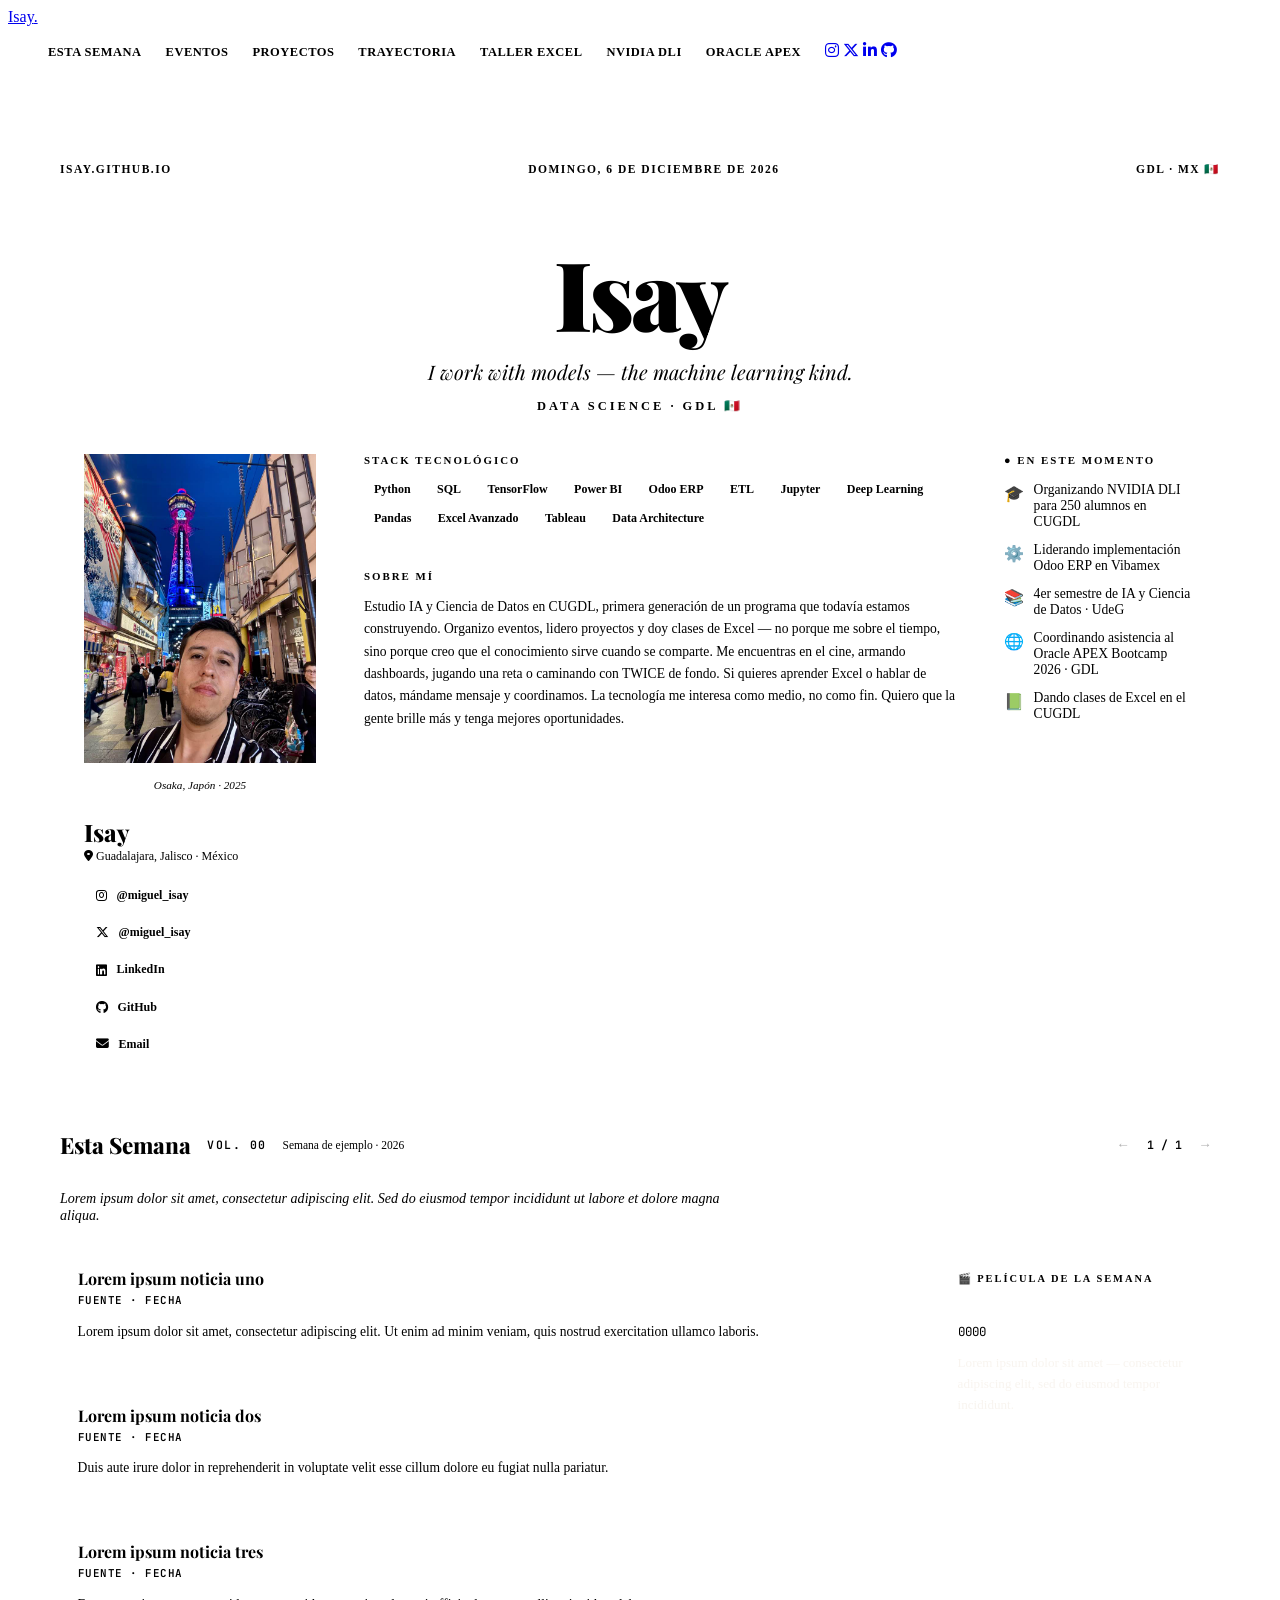
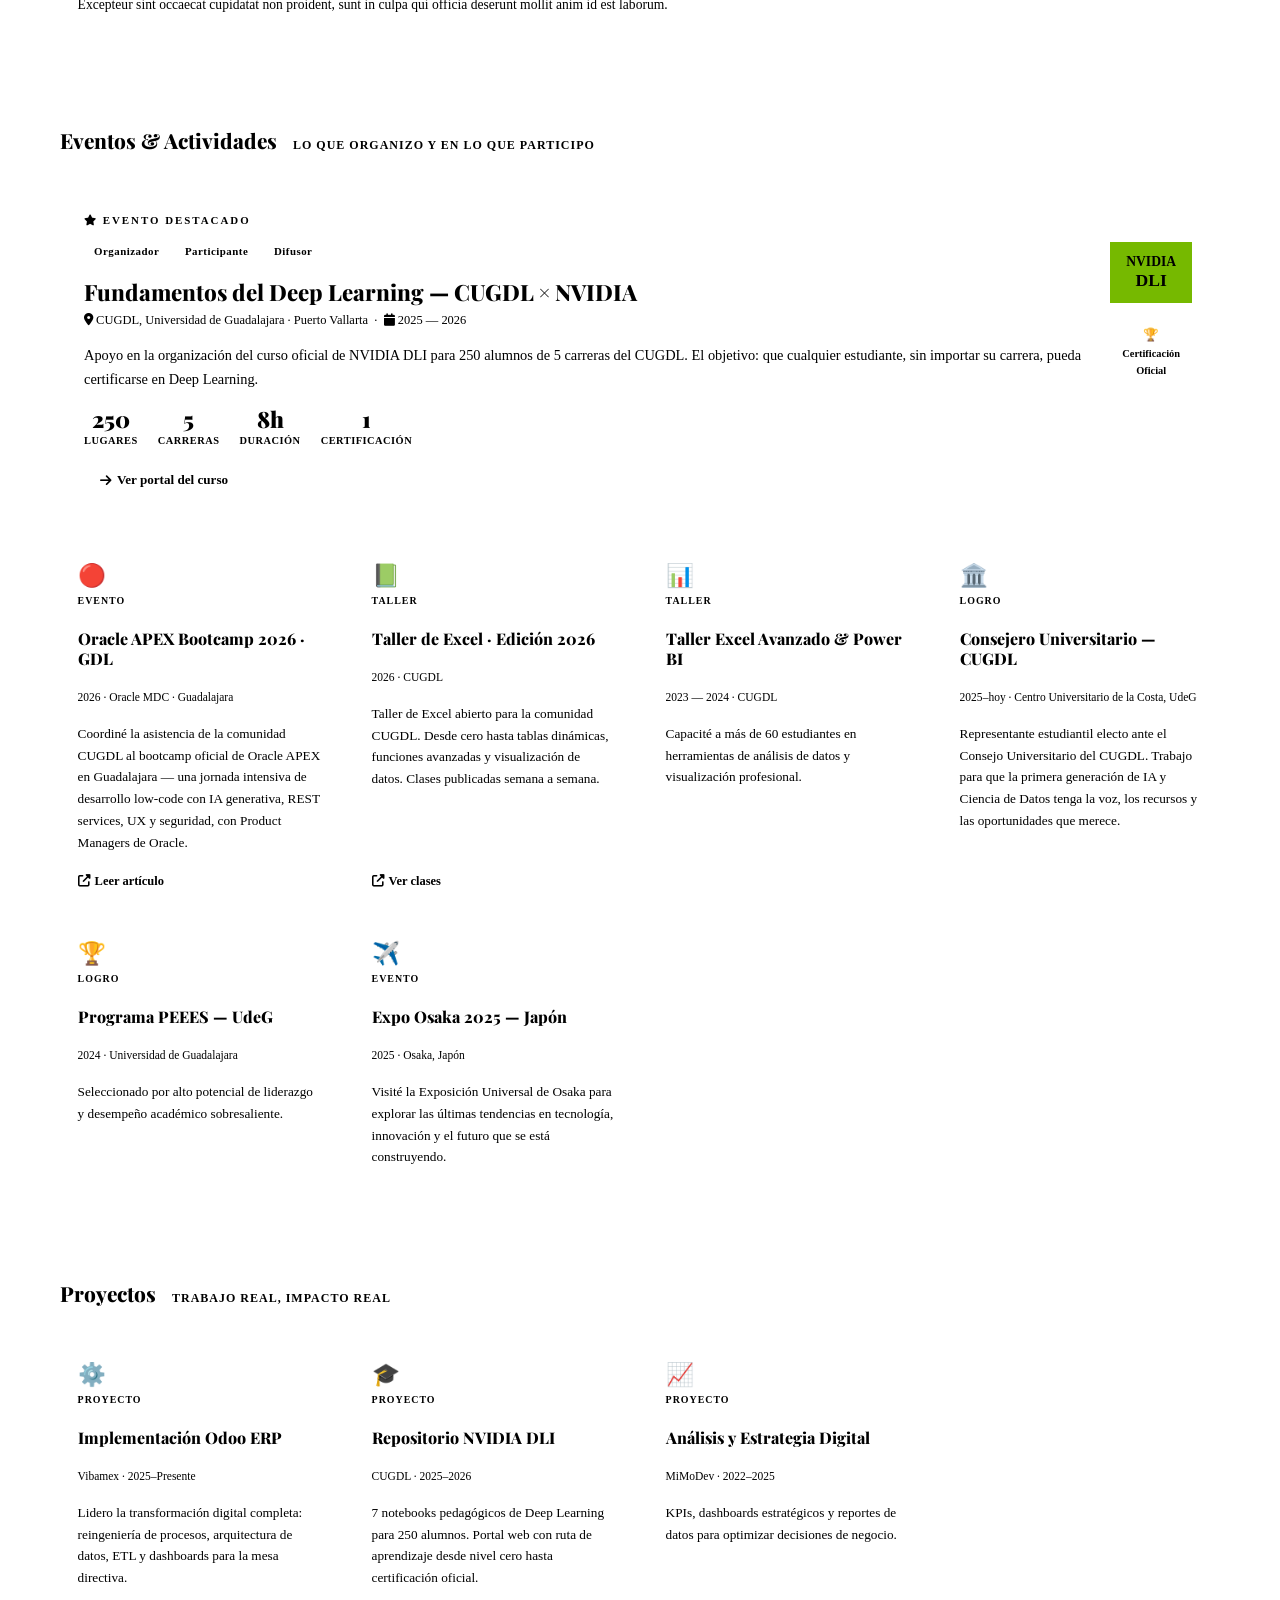
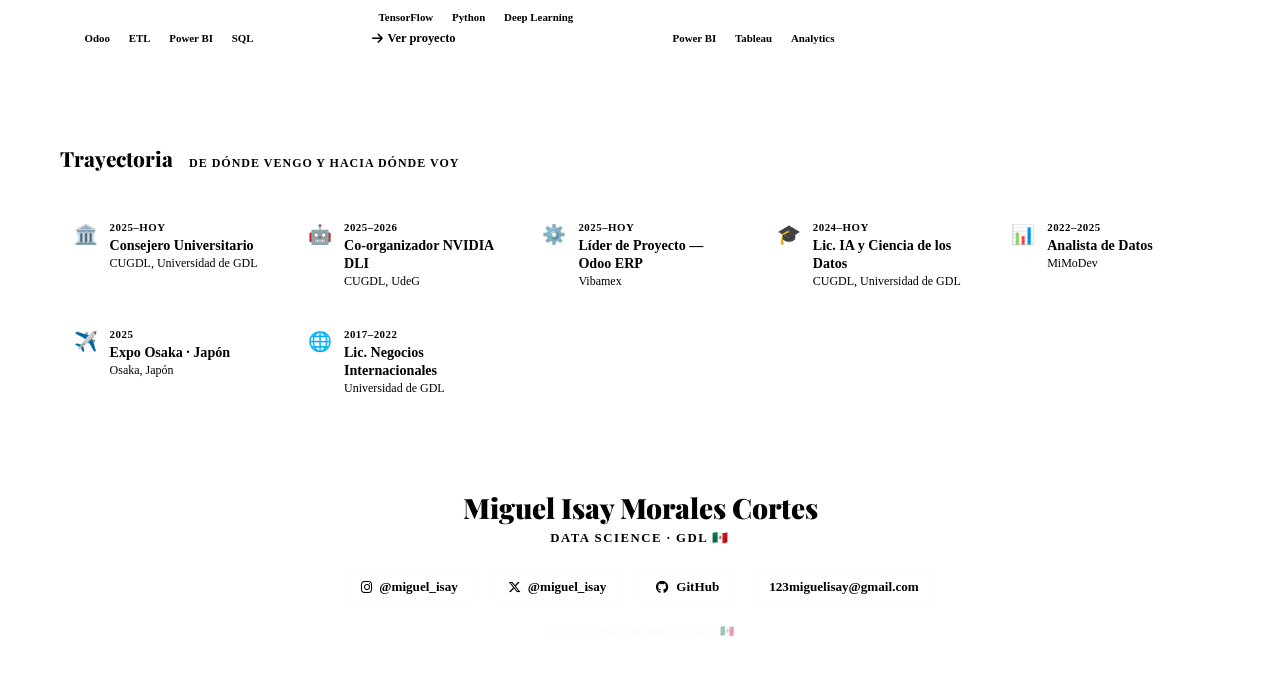
==== commit d2556458: "Add files via upload" ====
--- a/index.html
+++ b/index.html
@@ -11,6 +11,7 @@
     href="https://fonts.googleapis.com/css2?family=Playfair+Display:ital,wght@0,700;0,800;0,900;1,700;1,800&family=Inter:wght@300;400;500;600;700&family=JetBrains+Mono:wght@400;500&display=swap"
     rel="stylesheet" />
   <link rel="stylesheet" href="https://cdnjs.cloudflare.com/ajax/libs/font-awesome/6.5.0/css/all.min.css" />
+  <link rel="stylesheet" href="./isay-shared.css" />
 </head>
 
 <body>
@@ -34,6 +35,7 @@
       instagram: "miguel_isay",
       twitter: "miguel_isay",
       linkedin: "miguel-morales7",
+      github: "I-say",
       email: "123miguelisay@gmail.com",
       ubicacion: "Guadalajara, Jalisco · México",
 
@@ -113,7 +115,7 @@
           titulo: "Consejero Universitario — CUGDL",
           fecha: "2025–hoy",
           lugar: "Centro Universitario de la Costa, UdeG",
-          descripcion: "Representante estudiantil electo ante el Consejo Universitario del CUGDL. Voz de la comunidad en decisiones académicas y de política institucional. En posicionamiento para la presidencia de carrera de IA y Ciencia de Datos.",
+          descripcion: "Representante estudiantil electo ante el Consejo Universitario del CUGDL. Trabajo para que la primera generación de IA y Ciencia de Datos tenga la voz, los recursos y las oportunidades que merece.",
           roles: ["Consejero Universitario", "Representante Estudiantil"],
           link: "",
           link_texto: "",
@@ -254,10 +256,15 @@
         'soc-ig': `https://www.instagram.com/${ISAY.instagram}/`,
         'soc-x': `https://x.com/${ISAY.twitter}`,
         'soc-li': `https://www.linkedin.com/in/${ISAY.linkedin}`,
+        'soc-gh': `https://github.com/${ISAY.github}`,
         'soc-mail': `mailto:${ISAY.email}`,
         'nav-ig': `https://www.instagram.com/${ISAY.instagram}/`,
         'nav-x': `https://x.com/${ISAY.twitter}`,
-        'nav-li': `https://www.linkedin.com/in/${ISAY.linkedin}`
+        'nav-li': `https://www.linkedin.com/in/${ISAY.linkedin}`,
+        'nav-gh': `https://github.com/${ISAY.github}`,
+        'footer-ig-link': `https://www.instagram.com/${ISAY.instagram}/`,
+        'footer-x-link': `https://x.com/${ISAY.twitter}`,
+        'footer-gh-link': `https://github.com/${ISAY.github}`
       };
       Object.entries(socLinks).forEach(([id, href]) => {
         const el = document.getElementById(id);
@@ -406,107 +413,7 @@
   </script>
 
   <style>
-    :root {
-      --ink: #0e0d0b;
-      --paper: #f5f0e8;
-      --paper2: #ede8de;
-      --paper3: #e4ddd0;
-      --gold: #b8860b;
-      --gold-lt: #d4a843;
-      --muted: #7a7060;
-      --teal: #1a7a68;
-      --red: #8b1a1a;
-      --border: rgba(14, 13, 11, 0.12);
-      --border-strong: rgba(14, 13, 11, 0.25);
-      --shadow: 0 2px 16px rgba(14, 13, 11, 0.08);
-      --r: 8px;
-    }
-
-    *,
-    *::before,
-    *::after {
-      margin: 0;
-      padding: 0;
-      box-sizing: border-box;
-    }
-
-    html {
-      scroll-behavior: smooth;
-      font-size: 16px;
-    }
-
-    body {
-      font-family: 'Inter', sans-serif;
-      background: var(--paper);
-      color: var(--ink);
-      line-height: 1.6;
-      overflow-x: hidden;
-      position: relative;
-    }
-
-    body::before {
-      content: '';
-      position: fixed;
-      inset: 0;
-      z-index: 0;
-      pointer-events: none;
-      background-image: url("data:image/svg+xml,%3Csvg viewBox='0 0 256 256' xmlns='http://www.w3.org/2000/svg'%3E%3Cfilter id='noise'%3E%3CfeTurbulence type='fractalNoise' baseFrequency='0.9' numOctaves='4' stitchTiles='stitch'/%3E%3C/filter%3E%3Crect width='100%25' height='100%25' filter='url(%23noise)' opacity='1'/%3E%3C/svg%3E");
-      opacity: 0.025;
-      background-size: 180px;
-    }
-
-    * {
-      position: relative;
-      z-index: 1;
-    }
-
-    ::-webkit-scrollbar {
-      width: 5px;
-    }
-
-    ::-webkit-scrollbar-track {
-      background: var(--paper2);
-    }
-
-    ::-webkit-scrollbar-thumb {
-      background: var(--gold);
-      border-radius: 3px;
-    }
-
-    /* ── NAV ── */
-    .nav-wrap {
-      position: fixed;
-      top: 0;
-      width: 100%;
-      z-index: 100;
-      background: rgba(245, 240, 232, 0.94);
-      backdrop-filter: blur(12px);
-      border-bottom: 1px solid var(--border-strong);
-    }
-
-    .nav-inner {
-      max-width: 1160px;
-      margin: 0 auto;
-      display: flex;
-      align-items: center;
-      justify-content: space-between;
-      padding: 0 1.5rem;
-      height: 56px;
-    }
-
-    .nav-brand {
-      font-family: 'Playfair Display', serif;
-      font-weight: 800;
-      font-size: 1.3rem;
-      color: var(--ink);
-      text-decoration: none;
-      letter-spacing: -0.5px;
-    }
-
-    .nav-brand span {
-      color: var(--gold);
-    }
-
+    /* ── NAV COMPLETO (index.html) — base en isay-shared.css ── */
     .nav-links-wrap {
       display: flex;
       align-items: center;
@@ -531,31 +438,6 @@
 
     #nav-menu a:hover {
       color: var(--gold);
-    }
-
-    .nav-socials {
-      display: flex;
-      gap: .5rem;
-    }
-
-    .nav-socials a {
-      width: 32px;
-      height: 32px;
-      border-radius: 50%;
-      display: flex;
-      align-items: center;
-      justify-content: center;
-      font-size: .8rem;
-      text-decoration: none;
-      color: var(--muted);
-      border: 1px solid var(--border-strong);
-      transition: all .2s;
-    }
-
-    .nav-socials a:hover {
-      background: var(--ink);
-      color: var(--paper);
-      border-color: var(--ink);
     }
 
     #nav-toggle {
@@ -592,7 +474,7 @@
 
     .mast-title {
       font-family: 'Playfair Display', serif;
-      font-size: clamp(4rem, 12vw, 9rem);
+      font-size: clamp(3rem, 8vw, 6rem);
       font-weight: 900;
       line-height: .95;
       letter-spacing: -3px;
@@ -1381,7 +1263,7 @@
       }
     }
 
-    @media (max-width: 640px) {
+    @media (max-width: 768px) {
       #nav-menu {
         display: none;
         flex-direction: column;
@@ -1389,10 +1271,11 @@
 
       #nav-menu.open {
         display: flex;
-        position: absolute;
+        position: fixed;
         top: 56px;
         left: 0;
         right: 0;
+        width: 100vw;
         background: var(--paper);
         padding: 1rem 1.5rem;
         border-bottom: 2px solid var(--ink);
@@ -1475,6 +1358,7 @@
           <a id="nav-ig" href="#" target="_blank" title="Instagram"><i class="fab fa-instagram"></i></a>
           <a id="nav-x" href="#" target="_blank" title="X"><i class="fab fa-x-twitter"></i></a>
           <a id="nav-li" href="#" target="_blank" title="LinkedIn"><i class="fab fa-linkedin-in"></i></a>
+          <a id="nav-gh" href="#" target="_blank" title="GitHub"><i class="fab fa-github"></i></a>
         </div>
         <button id="nav-toggle"><i class="fas fa-bars"></i></button>
       </div>
@@ -1508,6 +1392,8 @@
             id="soc-x-label"></span></a>
         <a id="soc-li" href="#" target="_blank" class="soc-item"><i class="fab fa-linkedin"></i><span
             class="soc-label">LinkedIn</span></a>
+        <a id="soc-gh" href="#" target="_blank" class="soc-item"><i class="fab fa-github"></i><span
+            class="soc-label">GitHub</span></a>
         <a id="soc-mail" href="#" class="soc-item"><i class="fas fa-envelope"></i><span
             class="soc-label">Email</span></a>
       </div>
@@ -1586,10 +1472,11 @@
       <div class="footer-name" id="footer-nombre"></div>
       <div class="footer-tagline" id="footer-tagline"></div>
       <div class="footer-socials">
-        <a id="nav-ig" href="#" target="_blank" class="footer-soc"><i class="fab fa-instagram"></i> <span
+        <a id="footer-ig-link" href="#" target="_blank" class="footer-soc"><i class="fab fa-instagram"></i> <span
             id="footer-ig"></span></a>
-        <a id="nav-x" href="#" target="_blank" class="footer-soc"><i class="fab fa-x-twitter"></i> <span
+        <a id="footer-x-link" href="#" target="_blank" class="footer-soc"><i class="fab fa-x-twitter"></i> <span
             id="footer-x"></span></a>
+        <a id="footer-gh-link" href="#" target="_blank" class="footer-soc"><i class="fab fa-github"></i> GitHub</a>
         <a id="footer-email" href="#" class="footer-soc"><i class="fas fa-envelope"></i> Email</a>
       </div>
       <div class="footer-copy">© 2026 · Hecho con intención · GDL 🇲🇽</div>
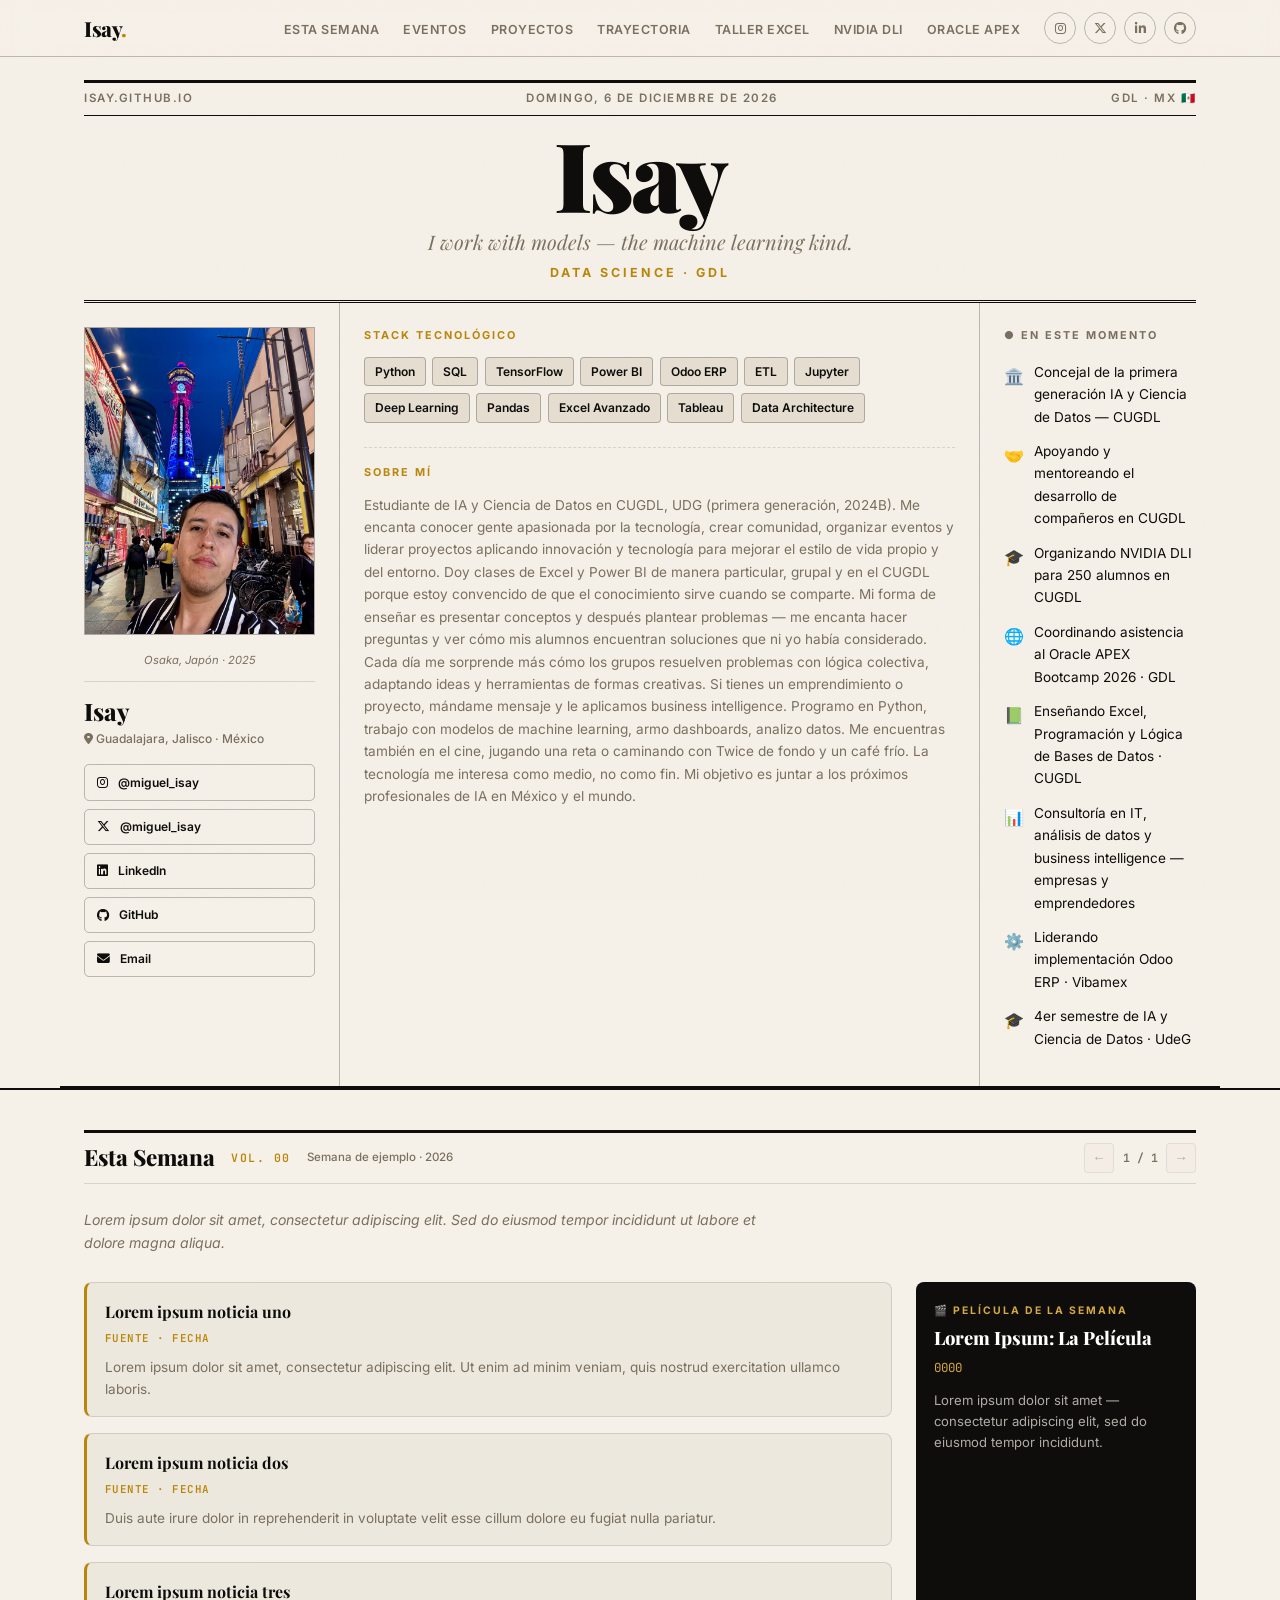
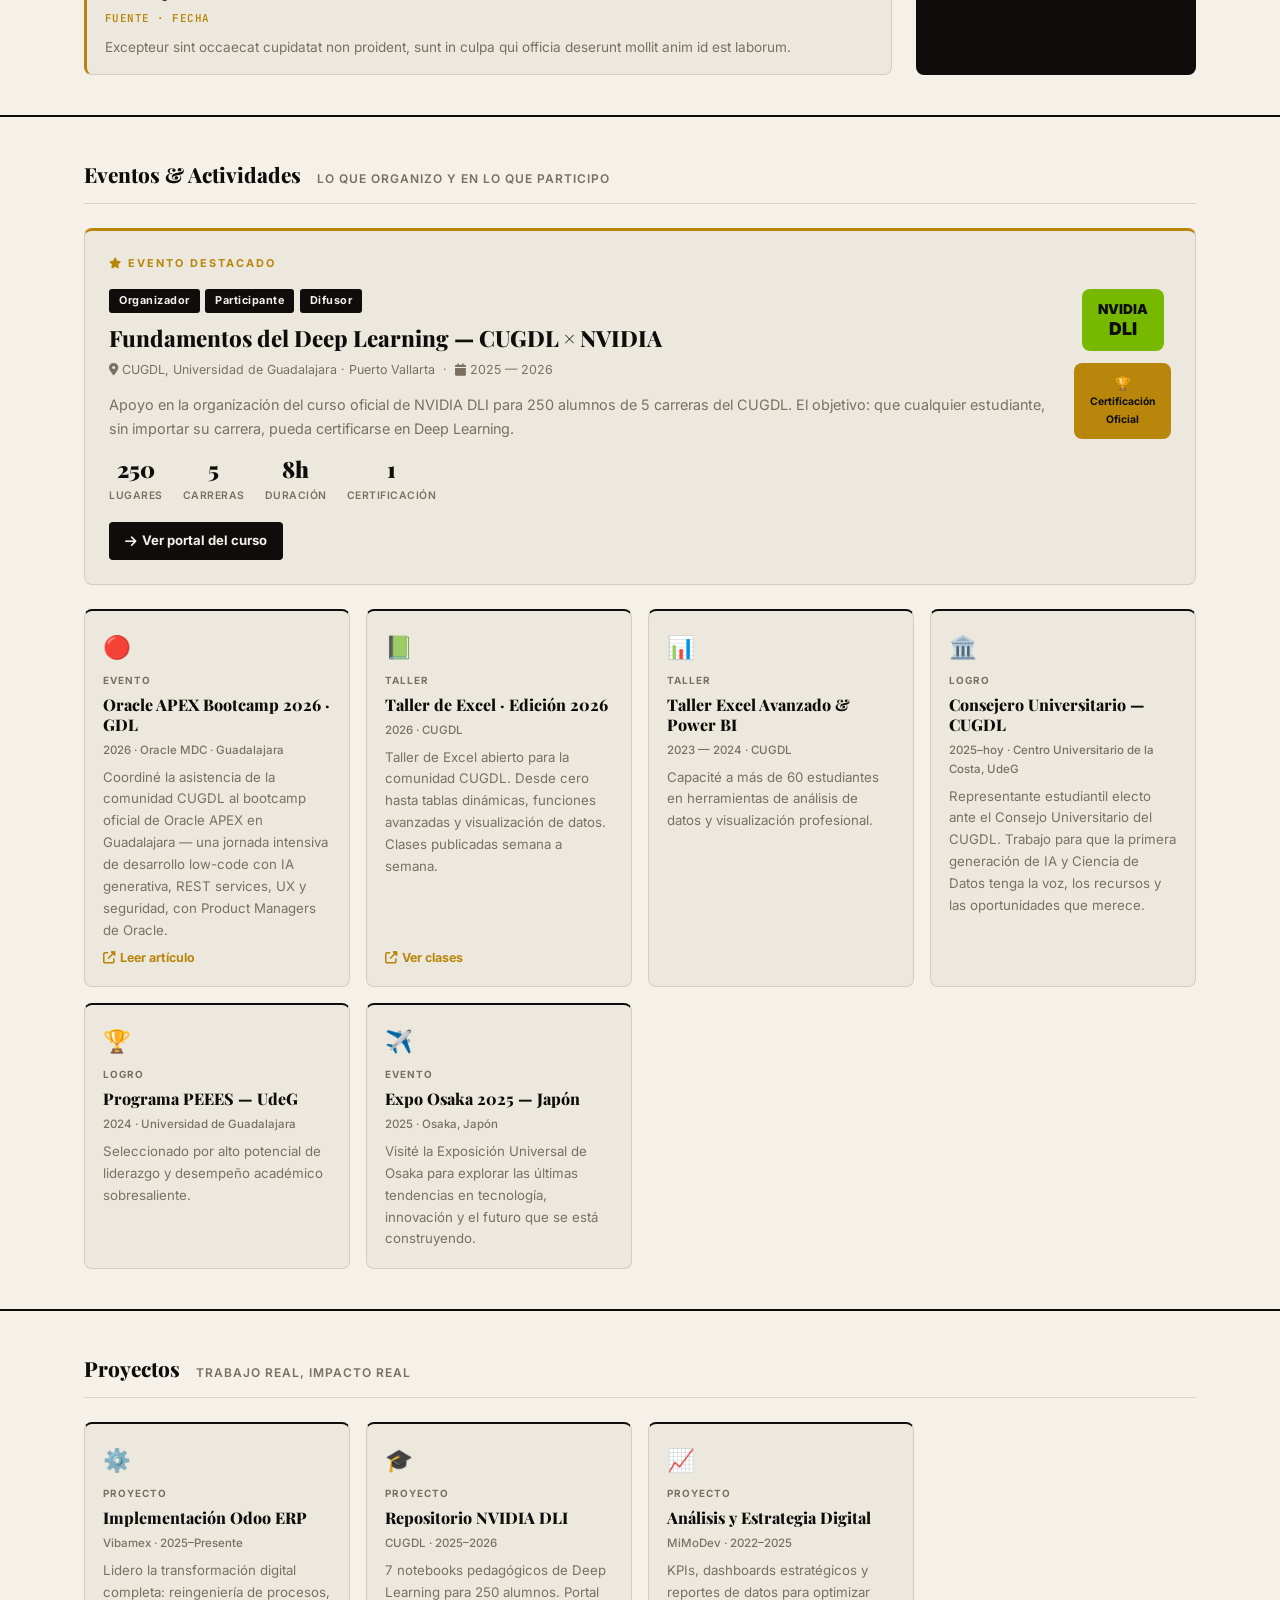
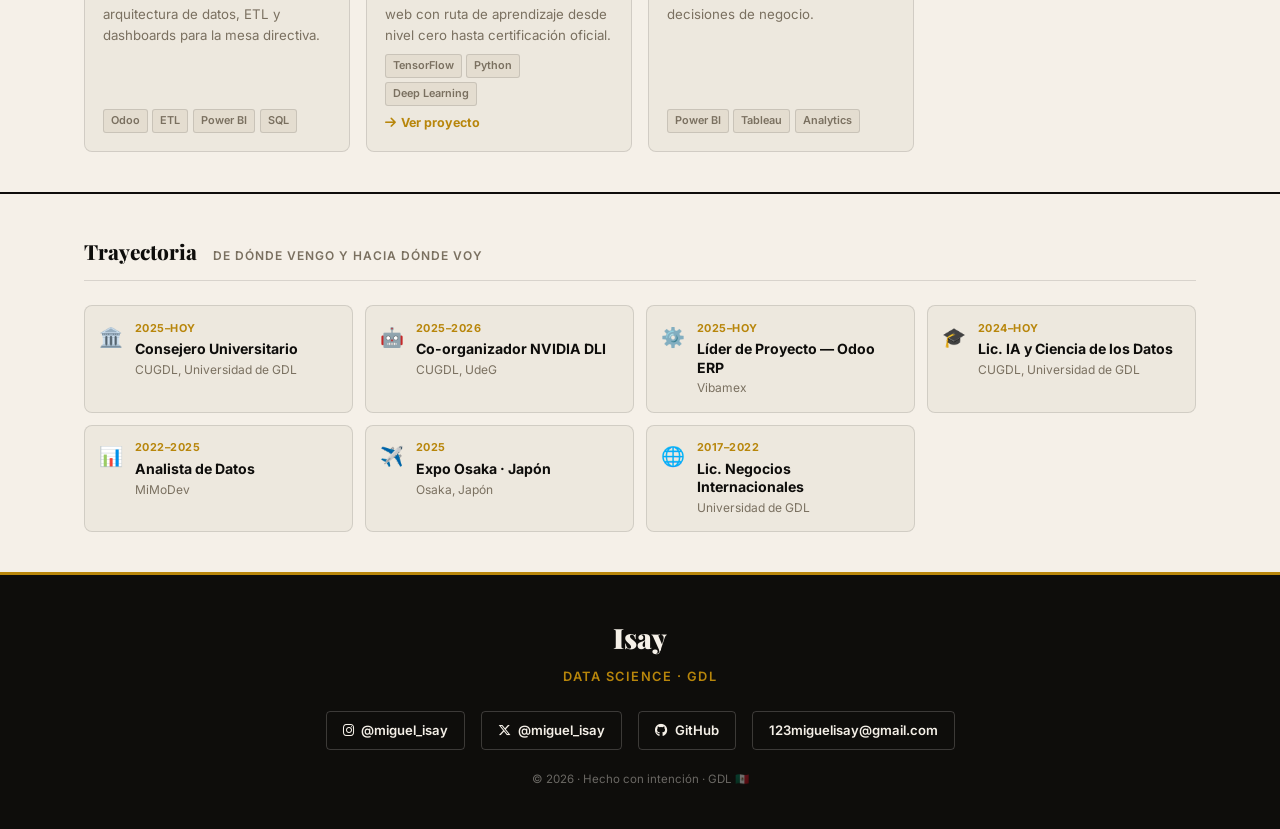
==== commit f3ea8c6d: "Add files via upload" ====
--- a/index.html
+++ b/index.html
@@ -4,7 +4,7 @@
 <head>
   <meta charset="UTF-8" />
   <meta name="viewport" content="width=device-width, initial-scale=1.0" />
-  <title>Isay — Data Science · GDL 🇲🇽</title>
+  <title>Isay — Data Science · GDL </title>
   <meta name="description" content="I work with models — the machine learning kind. Data Science · GDL 🇲🇽" />
   <link rel="preconnect" href="https://fonts.googleapis.com" />
   <link
@@ -25,10 +25,27 @@
 
       /* ── IDENTIDAD ── */
       nombre: "Isay",
-      nombre_completo: "Miguel Isay Morales Cortes",
+      nombre_completo: "Isay",
       headline: "I work with models — the machine learning kind.",
-      tagline: "Data Science · GDL 🇲🇽",
-      bio: "Estudio IA y Ciencia de Datos en CUGDL, primera generación de un programa que todavía estamos construyendo. Organizo eventos, lidero proyectos y doy clases de Excel — no porque me sobre el tiempo, sino porque creo que el conocimiento sirve cuando se comparte. Me encuentras en el cine, armando dashboards, jugando una reta o caminando con TWICE de fondo. Si quieres aprender Excel o hablar de datos, mándame mensaje y coordinamos. La tecnología me interesa como medio, no como fin. Quiero que la gente brille más y tenga mejores oportunidades.",
+      tagline: "Data Science · GDL ",
+      bio: `Estudiante de IA y Ciencia de Datos en CUGDL, UDG (primera generación, 2024B). 
+      Me encanta conocer gente apasionada por la tecnología, crear comunidad, organizar 
+      eventos y liderar proyectos aplicando innovación y tecnología para mejorar el estilo 
+      de vida propio y del entorno.
+
+      Doy clases de Excel y Power BI de manera particular, grupal y en el CUGDL porque 
+      estoy convencido de que el conocimiento sirve cuando se comparte. Mi forma de enseñar 
+      es presentar conceptos y después plantear problemas — me encanta hacer preguntas y 
+      ver cómo mis alumnos encuentran soluciones que ni yo había considerado. Cada día me 
+      sorprende más cómo los grupos resuelven problemas con lógica colectiva, adaptando 
+      ideas y herramientas de formas creativas. Si tienes un emprendimiento o proyecto, 
+      mándame mensaje y le aplicamos business intelligence.
+
+      Programo en Python, trabajo con modelos de machine learning, armo dashboards, analizo 
+      datos. Me encuentras también en el cine, jugando una reta o caminando con Twice de 
+      fondo y un café frío. La tecnología me interesa como medio, no como fin. Mi objetivo 
+      es juntar a los próximos profesionales de IA en México y el mundo.`,
+
       foto: "img/profile.jpg",
 
       /* ── REDES ── */
@@ -41,12 +58,14 @@
 
       /* ── AHORA ── */
       ahora: [
+        { icono: "🏛️", texto: "Concejal de la primera generación IA y Ciencia de Datos — CUGDL" },
+        { icono: "🤝", texto: "Apoyando y mentoreando el desarrollo de compañeros en CUGDL" },
         { icono: "🎓", texto: "Organizando NVIDIA DLI para 250 alumnos en CUGDL" },
-        { icono: "⚙️", texto: "Liderando implementación Odoo ERP en Vibamex" },
-        { icono: "📚", texto: "4er semestre de IA y Ciencia de Datos · UdeG" },
         { icono: "🌐", texto: "Coordinando asistencia al Oracle APEX Bootcamp 2026 · GDL" },
-        { icono: "📗", texto: "Dando clases de Excel en el CUGDL" }
-
+        { icono: "📗", texto: "Enseñando Excel, Programación y Lógica de Bases de Datos · CUGDL" },
+        { icono: "📊", texto: "Consultoría en IT, análisis de datos y business intelligence — empresas y emprendedores" },
+        { icono: "⚙️", texto: "Liderando implementación Odoo ERP · Vibamex" },
+        { icono: "🎓", texto: "4er semestre de IA y Ciencia de Datos · UdeG" }
       ],
 
       /* ── EVENTOS ── */
@@ -1332,7 +1351,8 @@
       }
 
       /* Secciones con menos padding lateral en teléfonos muy pequeños */
-      .page-section, .semana-section {
+      .page-section,
+      .semana-section {
         padding-left: 1rem;
         padding-right: 1rem;
       }
--- a/isay-shared.css
+++ b/isay-shared.css
@@ -0,0 +1,180 @@
+/*
+  isay-shared.css
+  Estilos base compartidos por todas las páginas del portafolio de Isay.
+  Variables, reset, body, textura, scrollbar y nav unificado.
+  ─────────────────────────────────────────────────────────────────────
+*/
+
+/* ── VARIABLES ── */
+:root {
+  --ink:           #0e0d0b;
+  --paper:         #f5f0e8;
+  --paper2:        #ede8de;
+  --paper3:        #e4ddd0;
+  --gold:          #b8860b;
+  --gold-lt:       #d4a843;
+  --muted:         #7a7060;
+  --teal:          #1a7a68;
+  --red:           #8b1a1a;
+  --border:        rgba(14, 13, 11, 0.12);
+  --border-strong: rgba(14, 13, 11, 0.25);
+  --shadow:        0 2px 16px rgba(14, 13, 11, 0.08);
+  --r:             8px;
+}
+
+/* ── RESET ── */
+*, *::before, *::after {
+  margin: 0;
+  padding: 0;
+  box-sizing: border-box;
+}
+
+html {
+  scroll-behavior: smooth;
+  font-size: 16px;
+}
+
+body {
+  font-family: 'Inter', sans-serif;
+  background: var(--paper);
+  color: var(--ink);
+  line-height: 1.65;
+  overflow-x: hidden;
+  position: relative;
+}
+
+/* Textura de papel */
+body::before {
+  content: '';
+  position: fixed;
+  inset: 0;
+  z-index: 0;
+  pointer-events: none;
+  background-image: url("data:image/svg+xml,%3Csvg viewBox='0 0 256 256' xmlns='http://www.w3.org/2000/svg'%3E%3Cfilter id='noise'%3E%3CfeTurbulence type='fractalNoise' baseFrequency='0.9' numOctaves='4' stitchTiles='stitch'/%3E%3C/filter%3E%3Crect width='100%25' height='100%25' filter='url(%23noise)' opacity='1'/%3E%3C/svg%3E");
+  opacity: 0.025;
+  background-size: 180px;
+}
+
+/* Stacking context global */
+* {
+  position: relative;
+  z-index: 1;
+}
+
+/* ── SCROLLBAR ── */
+::-webkit-scrollbar       { width: 5px; }
+::-webkit-scrollbar-track { background: var(--paper2); }
+::-webkit-scrollbar-thumb { background: var(--gold); border-radius: 3px; }
+
+/* ══════════════════════════════════════════════════════════
+   NAV UNIFICADO
+   Funciona en todas las páginas. El index.html añade en su
+   propio <style> los estilos del menú completo (#nav-menu,
+   #nav-toggle, etc.). Las subpáginas usan .nav-right.
+   ══════════════════════════════════════════════════════════ */
+
+.nav-wrap {
+  position: fixed;
+  top: 0;
+  width: 100%;
+  z-index: 100;
+  background: rgba(245, 240, 232, 0.94);
+  backdrop-filter: blur(12px);
+  -webkit-backdrop-filter: blur(12px);
+  border-bottom: 1px solid var(--border-strong);
+}
+
+.nav-inner {
+  max-width: 1160px;
+  margin: 0 auto;
+  display: flex;
+  align-items: center;
+  justify-content: space-between;
+  padding: 0 1.5rem;
+  height: 56px;
+}
+
+.nav-brand {
+  font-family: 'Playfair Display', serif;
+  font-weight: 800;
+  font-size: 1.3rem;
+  color: var(--ink);
+  text-decoration: none;
+  letter-spacing: -0.5px;
+  flex-shrink: 0;
+}
+
+.nav-brand span {
+  color: var(--gold);
+}
+
+/* ── Nav subpáginas: chip + sociales + volver ── */
+.nav-right {
+  display: flex;
+  align-items: center;
+  gap: 1rem;
+}
+
+.nav-chip {
+  font-size: .65rem;
+  font-weight: 800;
+  letter-spacing: .6px;
+  text-transform: uppercase;
+  padding: 3px 10px;
+  border-radius: 3px;
+  color: #fff;
+  white-space: nowrap;
+}
+
+.nav-back {
+  display: flex;
+  align-items: center;
+  gap: 5px;
+  font-size: .8rem;
+  font-weight: 600;
+  color: var(--muted);
+  text-decoration: none;
+  transition: color .2s;
+  white-space: nowrap;
+}
+
+.nav-back:hover {
+  color: var(--gold);
+}
+
+/* Íconos sociales — usados en subpáginas y en index */
+.nav-socials {
+  display: flex;
+  gap: .5rem;
+}
+
+.nav-socials a {
+  width: 32px;
+  height: 32px;
+  border-radius: 50%;
+  display: flex;
+  align-items: center;
+  justify-content: center;
+  font-size: .8rem;
+  text-decoration: none;
+  color: var(--muted);
+  border: 1px solid var(--border-strong);
+  transition: all .2s;
+}
+
+.nav-socials a:hover {
+  background: var(--ink);
+  color: var(--paper);
+  border-color: var(--ink);
+}
+
+/* ── Nav móvil para subpáginas (ocultar sociales en pantallas pequeñas) ── */
+@media (max-width: 480px) {
+  .nav-socials {
+    display: none;
+  }
+
+  .nav-chip {
+    display: none;
+  }
+}
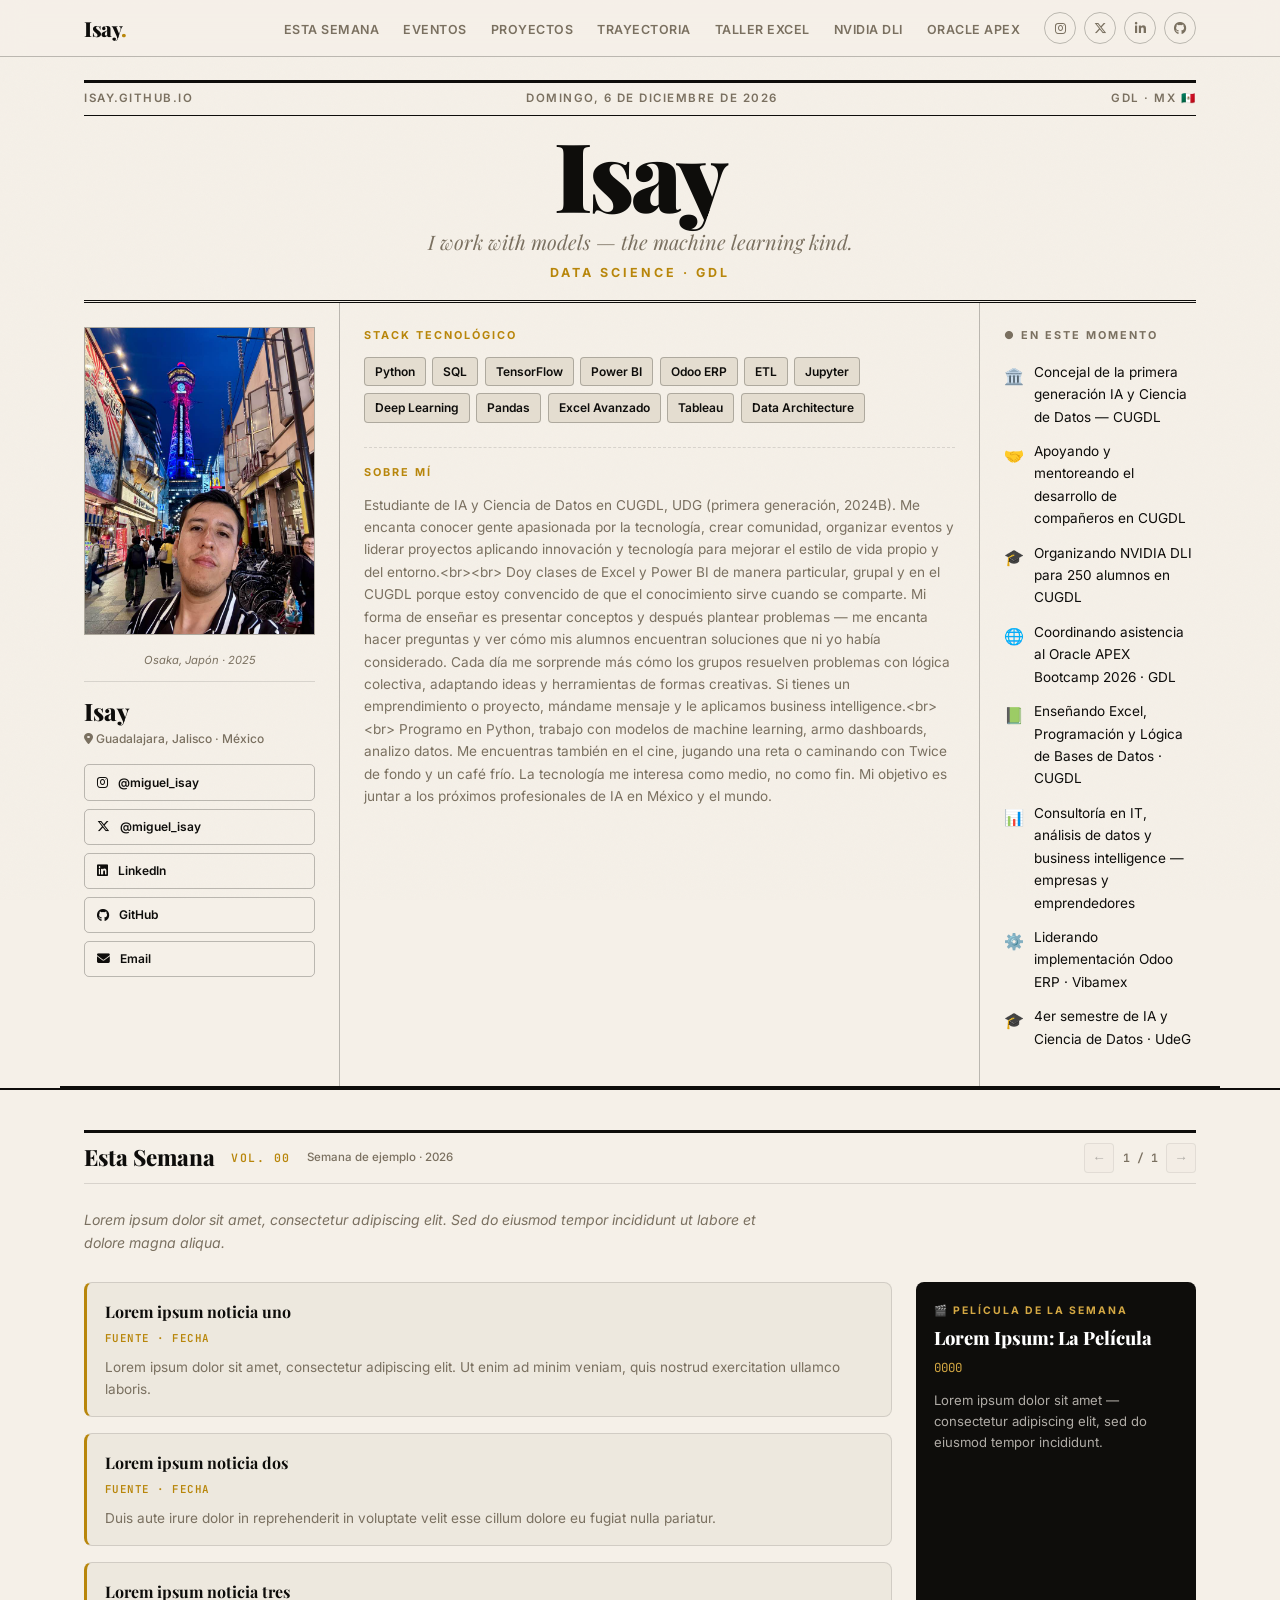
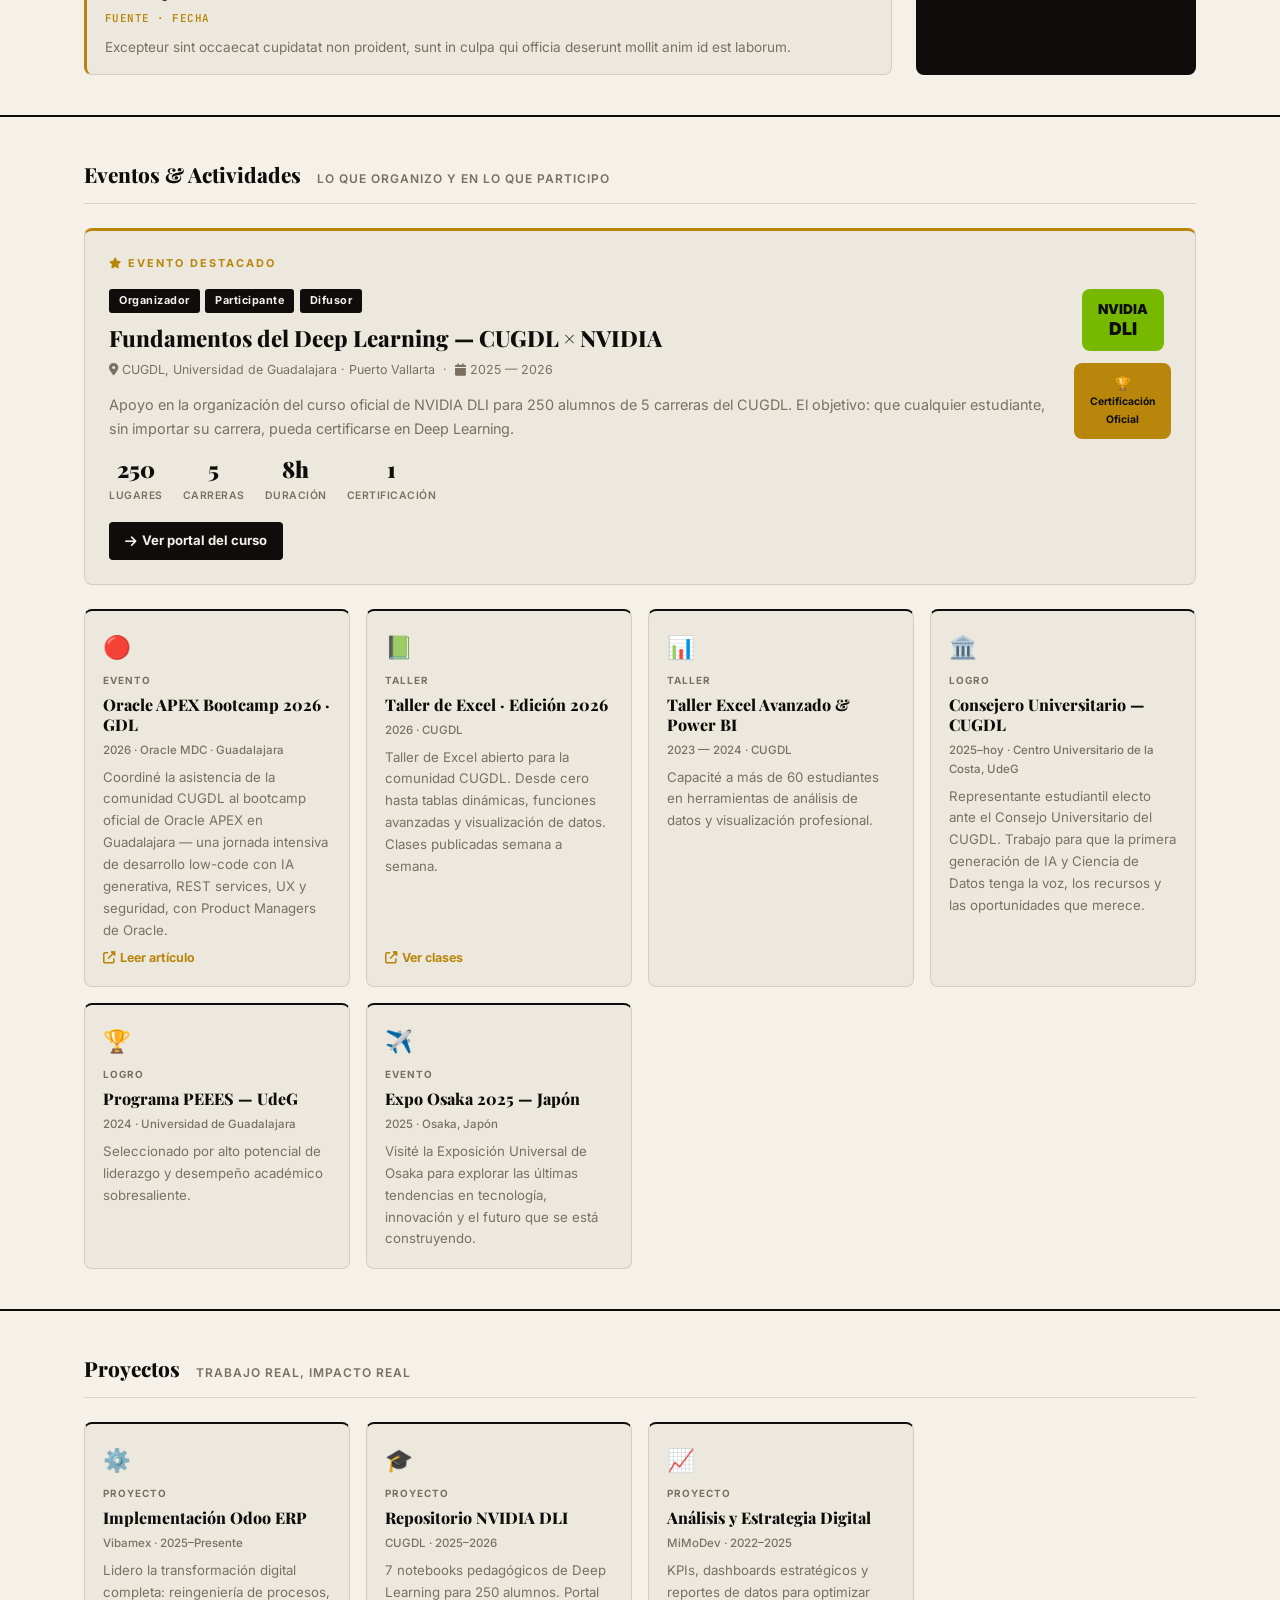
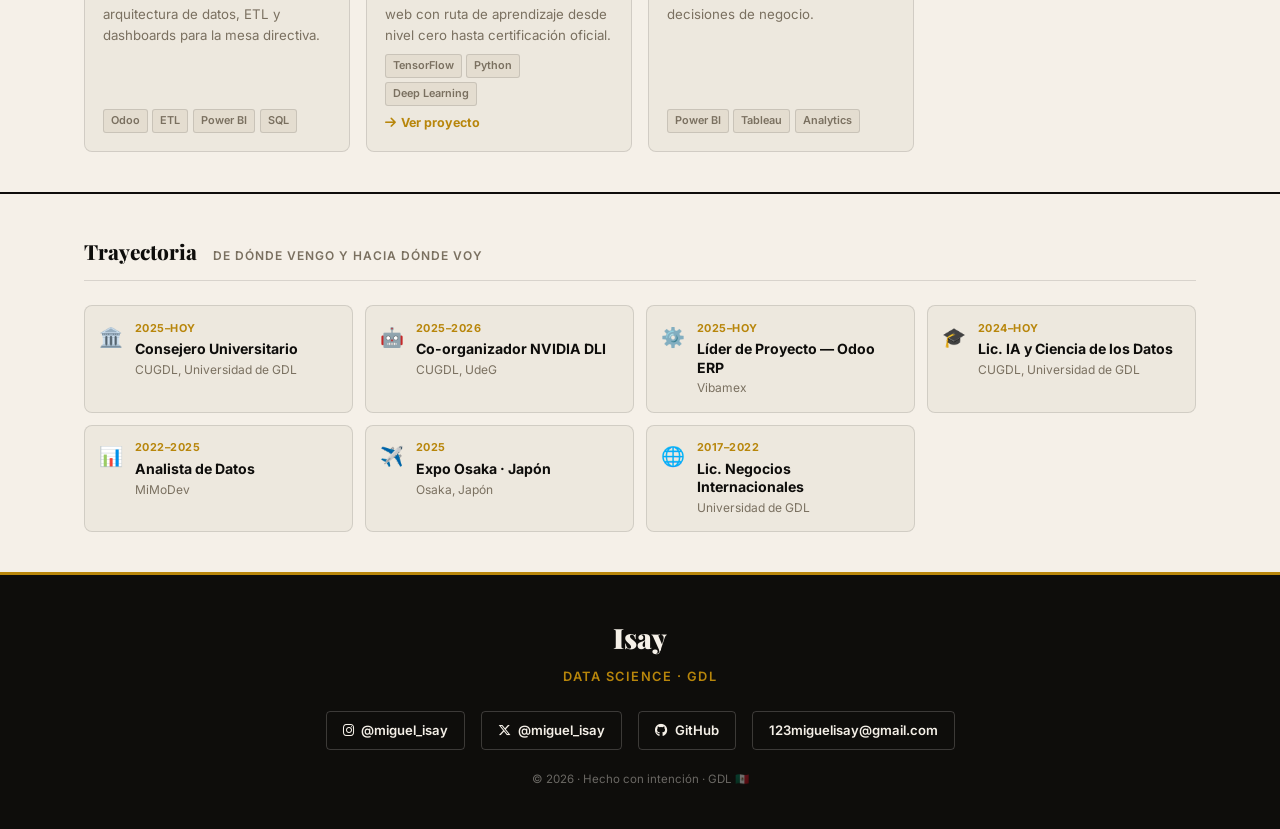
==== commit 4fa45282: "Add files via upload" ====
--- a/index.html
+++ b/index.html
@@ -31,7 +31,7 @@
       bio: `Estudiante de IA y Ciencia de Datos en CUGDL, UDG (primera generación, 2024B). 
       Me encanta conocer gente apasionada por la tecnología, crear comunidad, organizar 
       eventos y liderar proyectos aplicando innovación y tecnología para mejorar el estilo 
-      de vida propio y del entorno.
+      de vida propio y del entorno.<br><br>
 
       Doy clases de Excel y Power BI de manera particular, grupal y en el CUGDL porque 
       estoy convencido de que el conocimiento sirve cuando se comparte. Mi forma de enseñar 
@@ -39,13 +39,12 @@
       ver cómo mis alumnos encuentran soluciones que ni yo había considerado. Cada día me 
       sorprende más cómo los grupos resuelven problemas con lógica colectiva, adaptando 
       ideas y herramientas de formas creativas. Si tienes un emprendimiento o proyecto, 
-      mándame mensaje y le aplicamos business intelligence.
+      mándame mensaje y le aplicamos business intelligence.<br><br>
 
       Programo en Python, trabajo con modelos de machine learning, armo dashboards, analizo 
       datos. Me encuentras también en el cine, jugando una reta o caminando con Twice de 
       fondo y un café frío. La tecnología me interesa como medio, no como fin. Mi objetivo 
       es juntar a los próximos profesionales de IA en México y el mundo.`,
-
       foto: "img/profile.jpg",
 
       /* ── REDES ── */
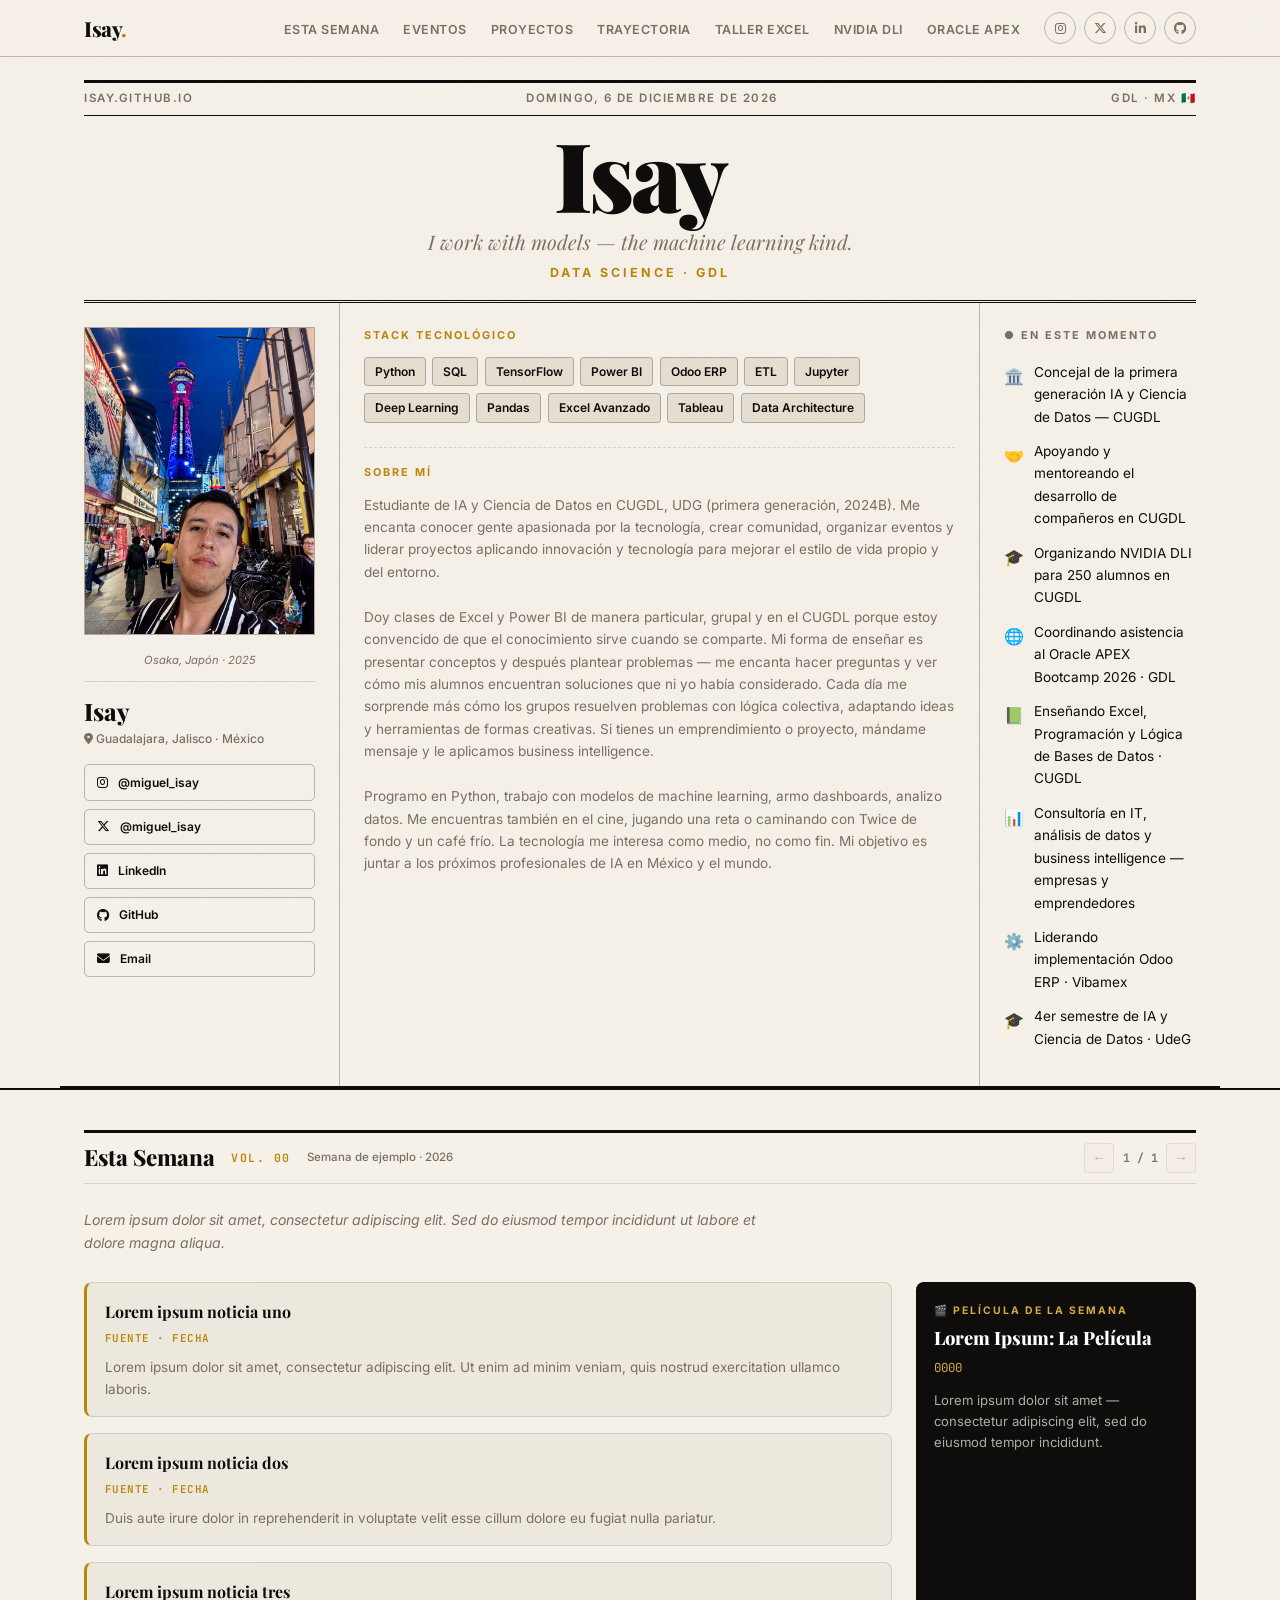
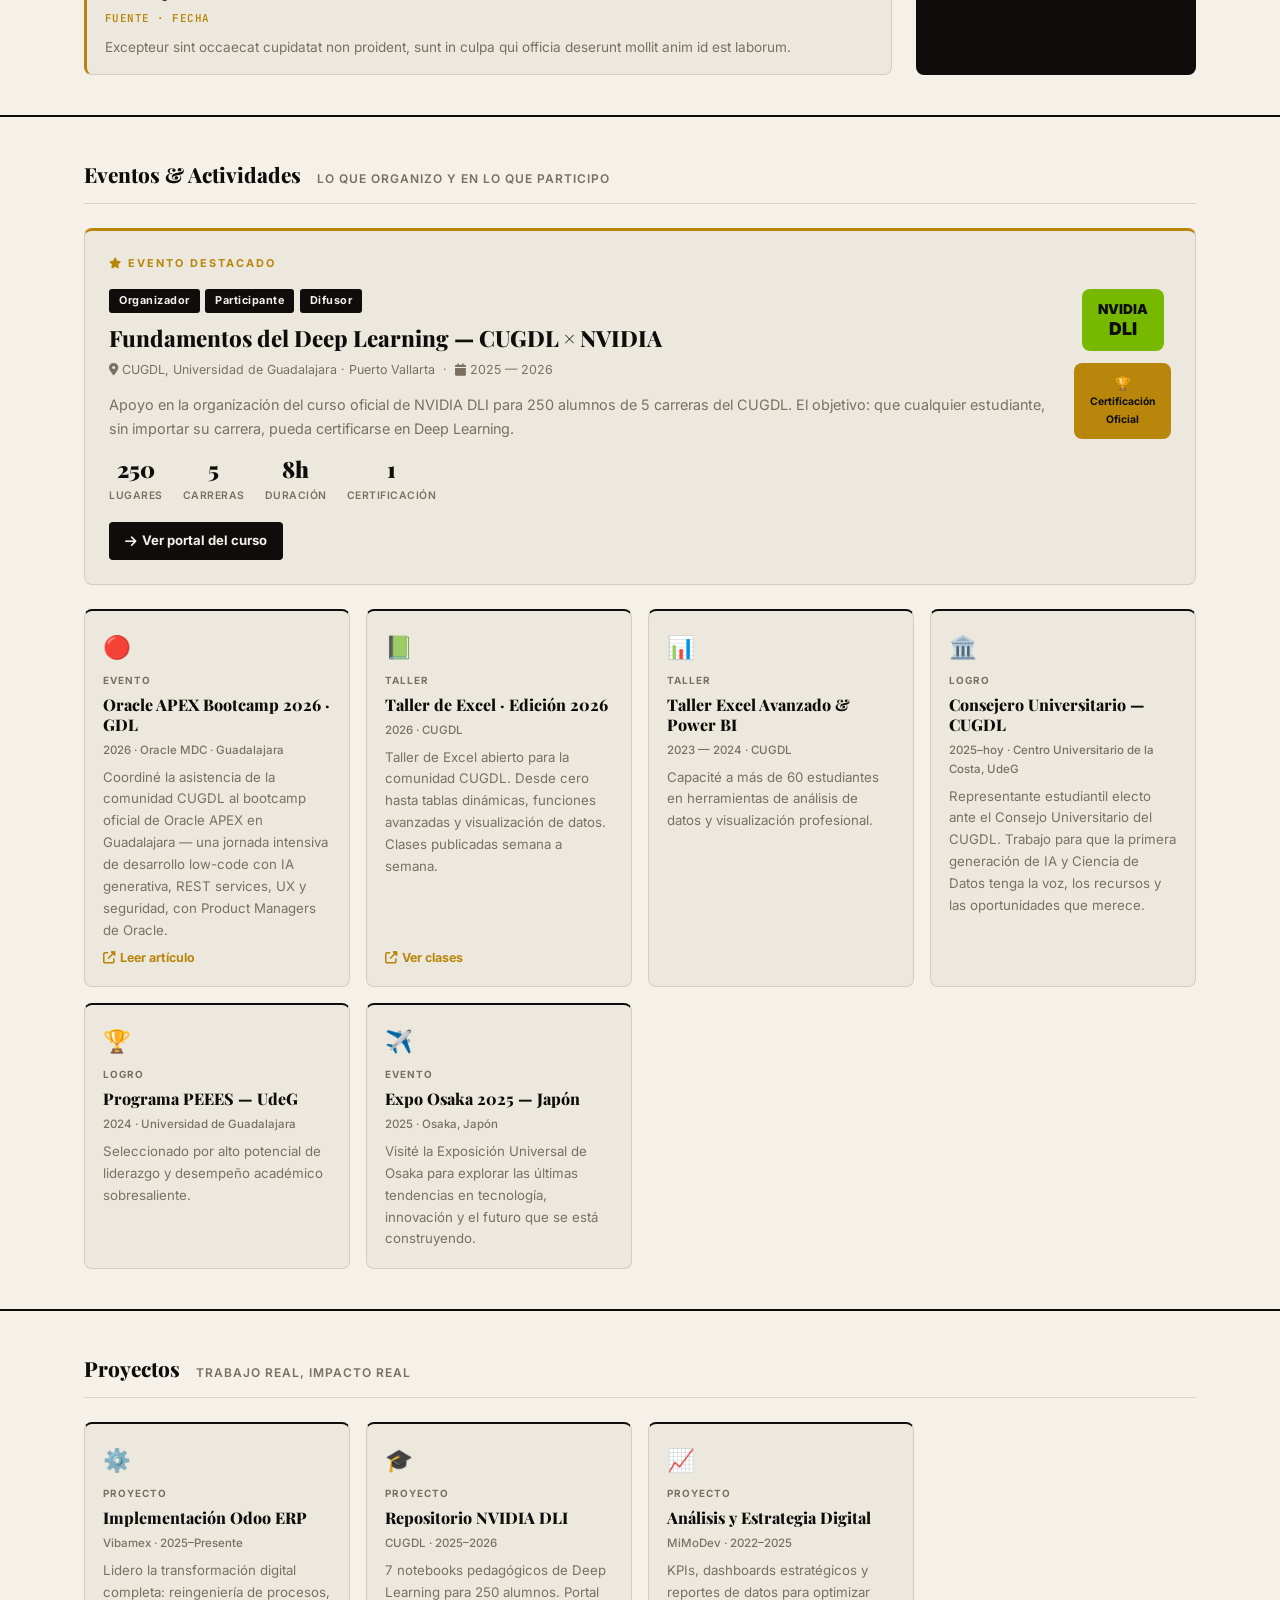
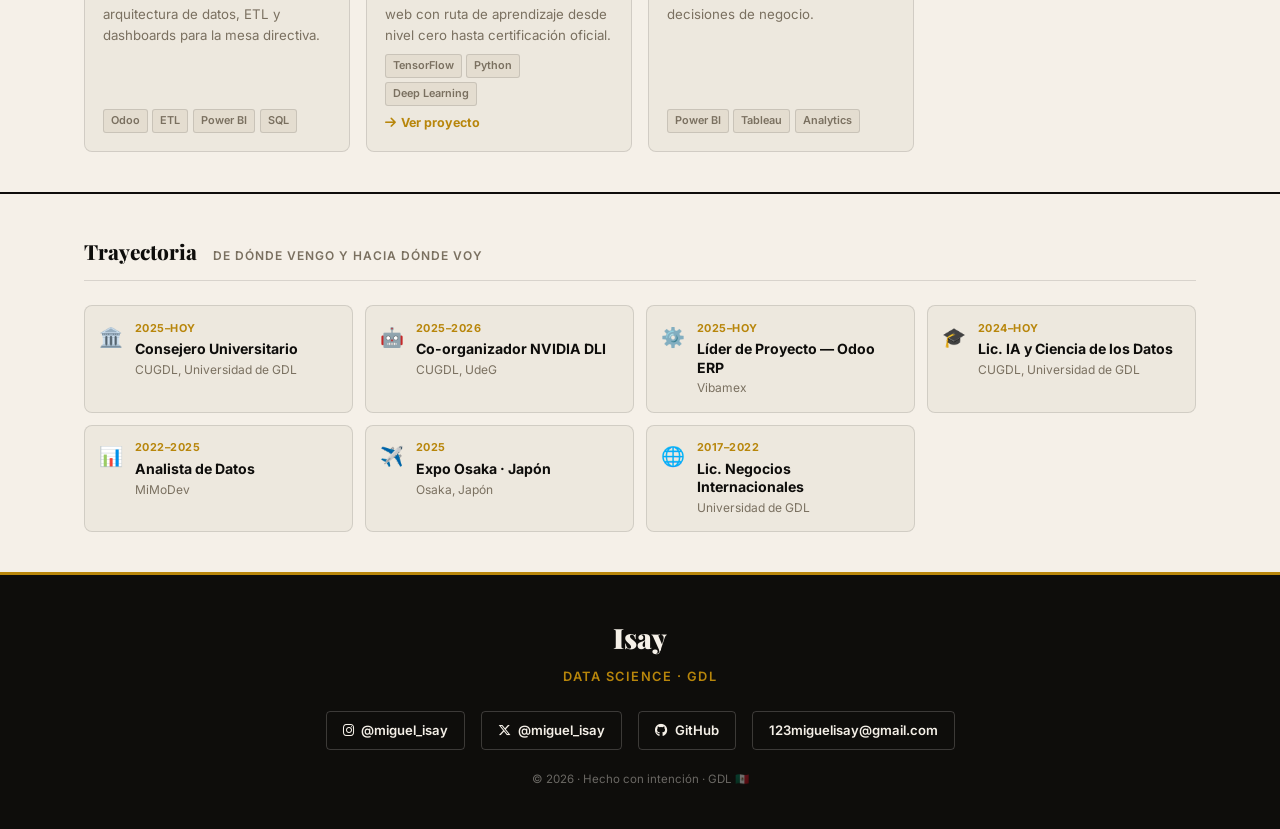
==== commit 6e08dd9c: "Add files via upload" ====
--- a/index.html
+++ b/index.html
@@ -267,7 +267,7 @@
       document.getElementById('hero-nombre2').textContent = ISAY.nombre;
       document.getElementById('hero-headline').textContent = ISAY.headline;
       document.getElementById('hero-tagline').textContent = ISAY.tagline;
-      document.getElementById('hero-bio').textContent = ISAY.bio;
+      document.getElementById('hero-bio').innerHTML = ISAY.bio;
       document.getElementById('hero-ubicacion').textContent = ISAY.ubicacion;
 
       const socLinks = {
